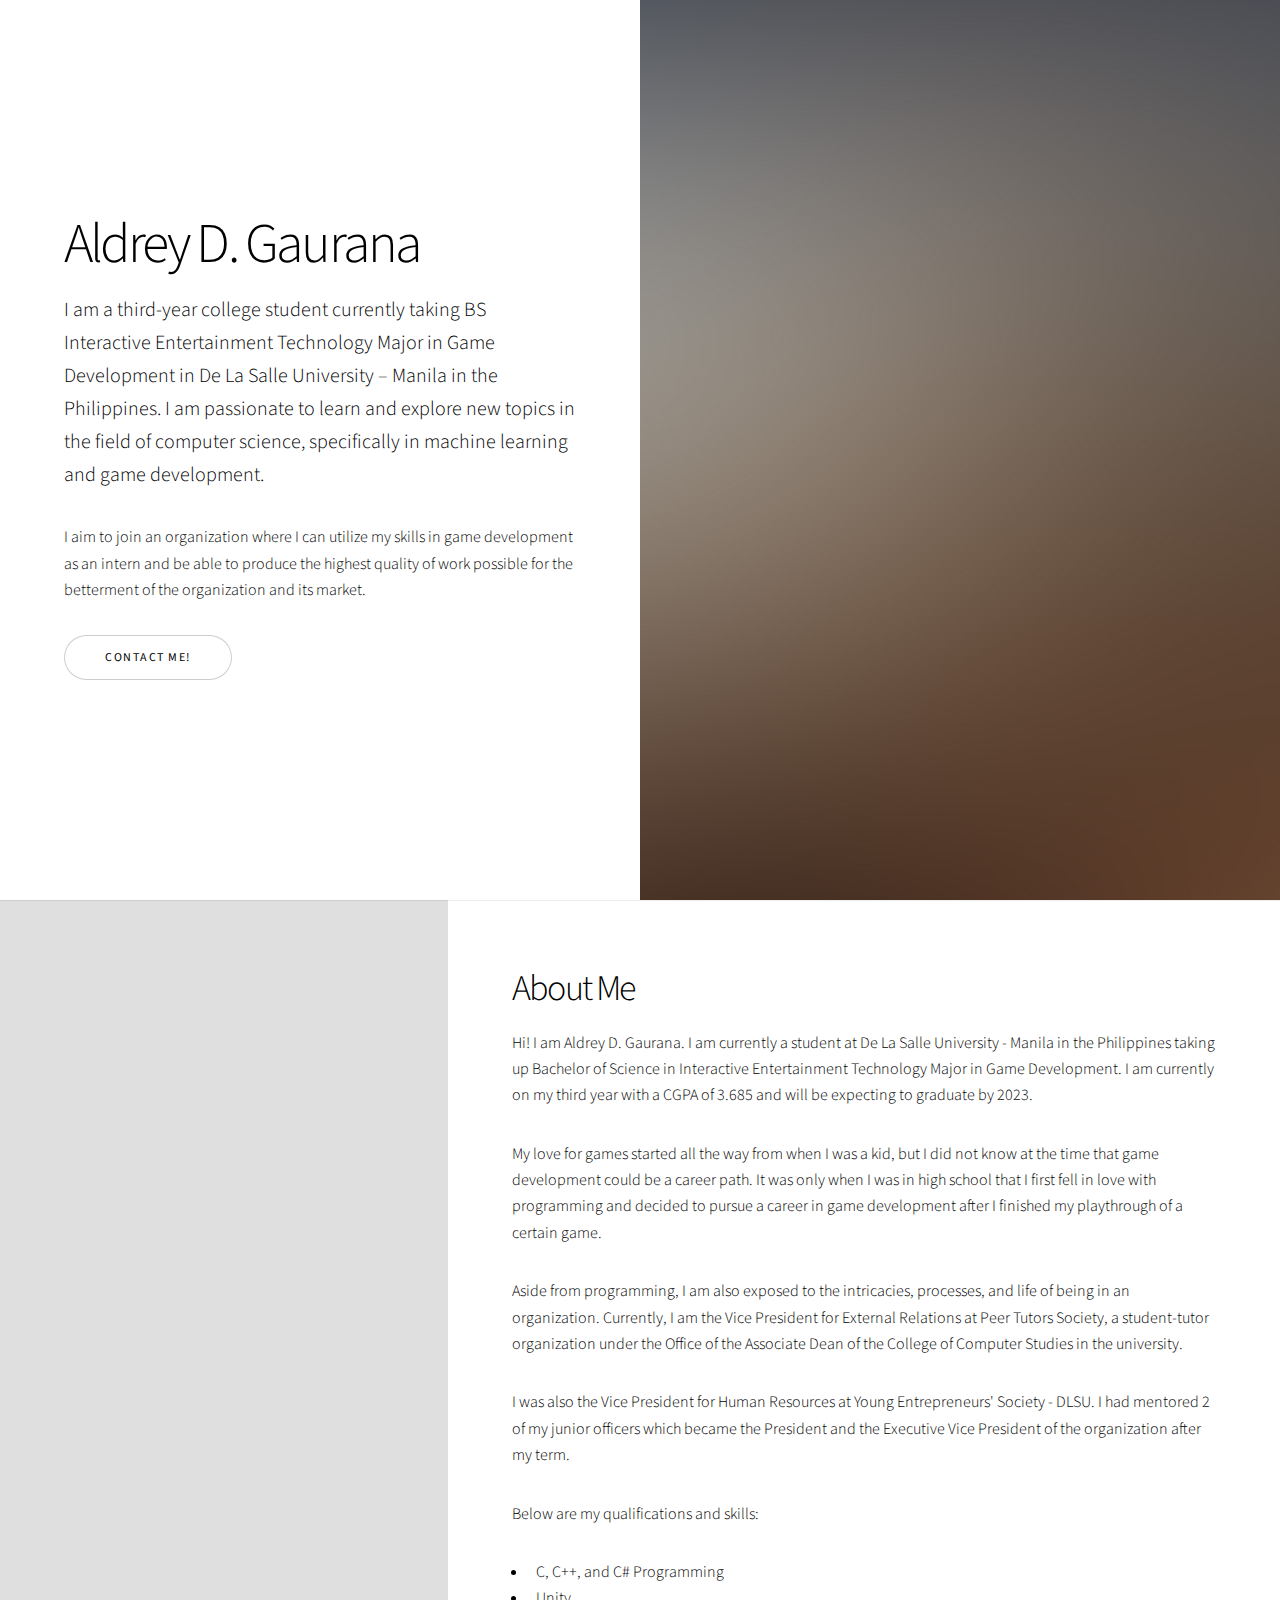
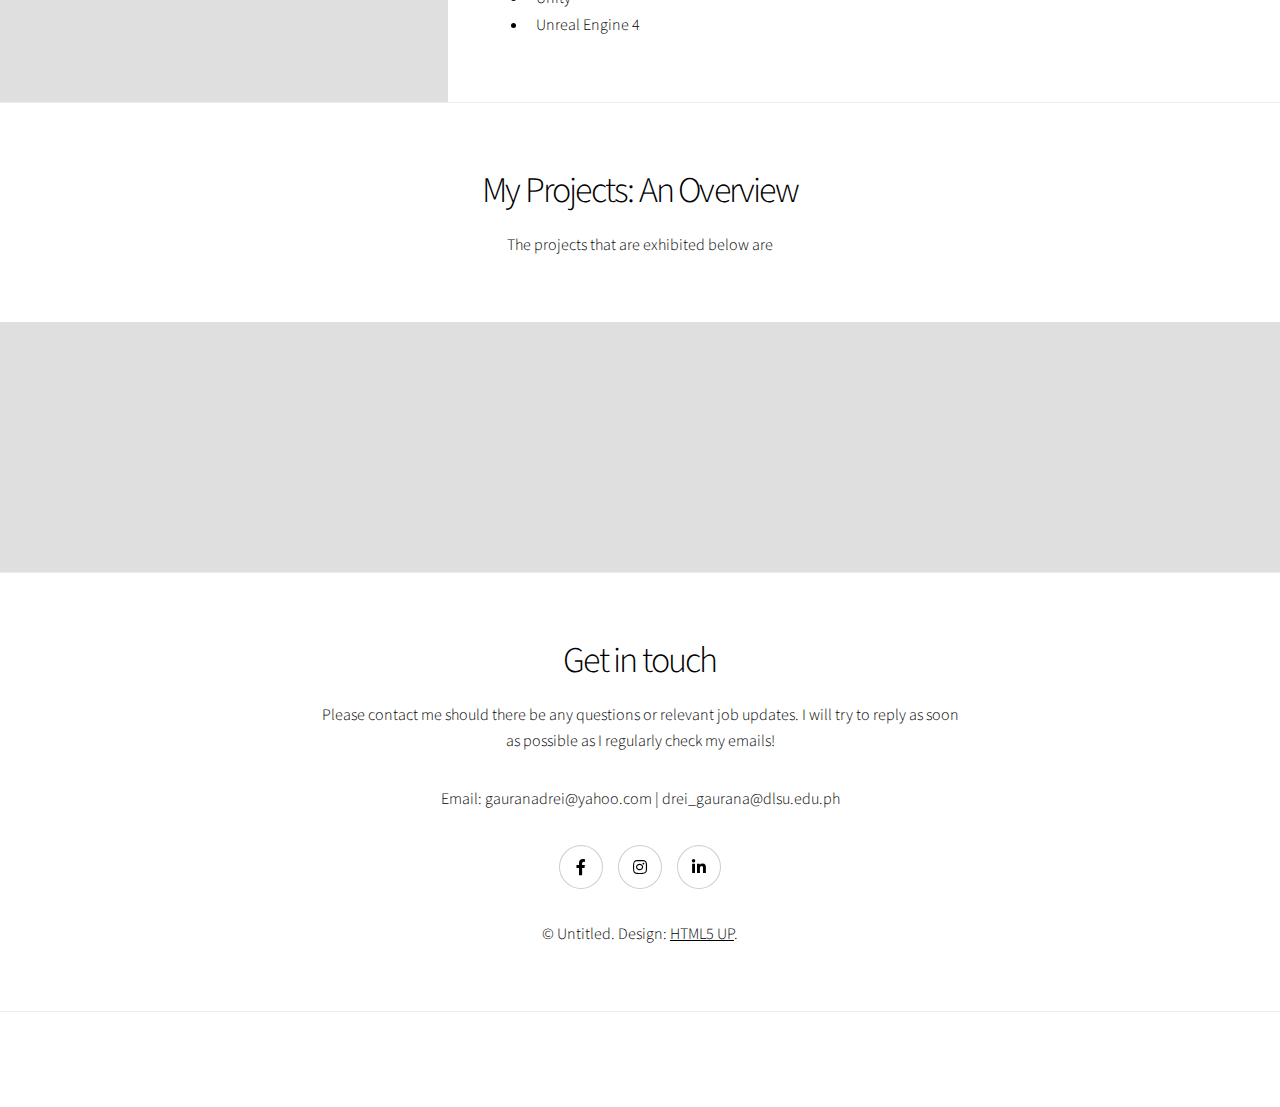
==== index.html @ 195bc338 "First commit" ====
<!DOCTYPE HTML>
<!--
	Story by HTML5 UP
	html5up.net | @ajlkn
	Free for personal and commercial use under the CCA 3.0 license (html5up.net/license)
-->
<html>
	<head>
		<title>Aldrey Gaurana | Game Dev Student</title>
		<meta charset="utf-8" />
		<meta name="viewport" content="width=device-width, initial-scale=1, user-scalable=no" />
		<link rel="stylesheet" href="assets/css/main.css" />
		<noscript><link rel="stylesheet" href="assets/css/noscript.css" /></noscript>
	</head>
	<body class="is-preload">

		<!-- Wrapper -->
			<div id="wrapper" class="divided">

				<!-- One -->
					<section class="banner style1 orient-left content-align-left image-position-right fullscreen onload-image-fade-in onload-content-fade-right">
						<div class="content">
							<h1>Aldrey D. Gaurana</h1>
							<p class="major">I am a third-year college student currently taking BS Interactive Entertainment Technology Major in Game Development in De La Salle University – Manila in the Philippines.
								I am passionate to learn and explore new topics in the field of computer science, specifically in machine learning and game development. </p>
							<p>I aim to join an organization where I can utilize my skills in game development as an intern and be able to produce the highest quality of work possible for the betterment of the organization and its market.</p>
							<ul class="actions stacked">
								<li><a href="#about_me" class="button big wide smooth-scroll-middle">Contact Me!</a></li>
							</ul>
						</div>
						<div class="image">
							<img src="images/banner.jpg" alt="" />
						</div>
					</section>

				<!-- Two -->
					<section class="spotlight style1 orient-right content-align-left image-position-center onscroll-image-fade-in" id="about_me">
						<div class="content">
							<h2>About Me</h2>
							<p>Hi! I am Aldrey D. Gaurana. I am currently a student at De La Salle University - Manila in the Philippines taking up Bachelor of Science in Interactive Entertainment Technology Major in Game Development. I am currently on my third year with a CGPA of 3.685 and will be expecting to graduate by 2023.</p>
							<p>My love for games started all the way from when I was a kid, but I did not know at the time that game development could be a career path. It was only when I was in high school that I first fell in love with programming and decided to pursue a career in game development after I finished my playthrough of a certain game.</p>
							<p>Aside from programming, I am also exposed to the intricacies, processes, and life of being in an organization. Currently, I am the Vice President for External Relations at Peer Tutors Society, a student-tutor organization under the Office of the Associate Dean of the College of Computer Studies in the university.</p>
							<p>I was also the Vice President for Human Resources at Young Entrepreneurs' Society - DLSU. I had mentored 2 of my junior officers which became the President and the Executive Vice President of the organization after my term.</p>
							<p>Below are my qualifications and skills:</p>
							<ul>
								<li>C, C++, and C# Programming</li>
								<li>Unity</li>
								<li>Unreal Engine 4</li>
							</ul>
						</div>
						<div class="image">
							<img src="images/spotlight01.jpg" alt="" />
						</div>
					</section>

				<!-- Five -->
				<section class="wrapper style1 align-center">
					<div class="inner">
						<h2>My Projects: An Overview</h2>
						<p>The projects that are exhibited below are </p>
					</div>

					<!-- Gallery -->
						<div class="gallery style2 medium lightbox onscroll-fade-in">
							<article>
								<a href="images/gallery/fulls/01.jpg" class="image">
									<img src="images/gallery/thumbs/01.jpg" alt="" />
								</a>
								<div class="caption">
									<h3>Ipsum Dolor</h3>
									<p>Lorem ipsum dolor amet, consectetur magna etiam elit. Etiam sed ultrices.</p>
									<ul class="actions fixed">
										<li><span class="button small">Details</span></li>
									</ul>
								</div>
							</article>
							<article>
								<a href="images/gallery/fulls/02.jpg" class="image">
									<img src="images/gallery/thumbs/02.jpg" alt="" />
								</a>
								<div class="caption">
									<h3>Feugiat Lorem</h3>
									<p>Lorem ipsum dolor amet, consectetur magna etiam elit. Etiam sed ultrices.</p>
									<ul class="actions fixed">
										<li><span class="button small">Details</span></li>
									</ul>
								</div>
							</article>
							<article>
								<a href="images/gallery/fulls/03.jpg" class="image">
									<img src="images/gallery/thumbs/03.jpg" alt="" />
								</a>
								<div class="caption">
									<h3>Magna Amet</h3>
									<p>Lorem ipsum dolor amet, consectetur magna etiam elit. Etiam sed ultrices.</p>
									<ul class="actions fixed">
										<li><span class="button small">Details</span></li>
									</ul>
								</div>
							</article>
							<article>
								<a href="images/gallery/fulls/04.jpg" class="image">
									<img src="images/gallery/thumbs/04.jpg" alt="" />
								</a>
								<div class="caption">
									<h3>Sed Tempus</h3>
									<p>Lorem ipsum dolor amet, consectetur magna etiam elit. Etiam sed ultrices.</p>
									<ul class="actions fixed">
										<li><span class="button small">Details</span></li>
									</ul>
								</div>
							</article>
							<article>
								<a href="images/gallery/fulls/05.jpg" class="image">
									<img src="images/gallery/thumbs/05.jpg" alt="" />
								</a>
								<div class="caption">
									<h3>Ultrices Magna</h3>
									<p>Lorem ipsum dolor amet, consectetur magna etiam elit. Etiam sed ultrices.</p>
									<ul class="actions fixed">
										<li><span class="button small">Details</span></li>
									</ul>
								</div>
							</article>
							<article>
								<a href="images/gallery/fulls/06.jpg" class="image">
									<img src="images/gallery/thumbs/06.jpg" alt="" />
								</a>
								<div class="caption">
									<h3>Sed Tempus</h3>
									<p>Lorem ipsum dolor amet, consectetur magna etiam elit. Etiam sed ultrices.</p>
									<ul class="actions fixed">
										<li><span class="button small">Details</span></li>
									</ul>
								</div>
							</article>
							<article>
								<a href="images/gallery/fulls/07.jpg" class="image">
									<img src="images/gallery/thumbs/07.jpg" alt="" />
								</a>
								<div class="caption">
									<h3>Ipsum Lorem</h3>
									<p>Lorem ipsum dolor amet, consectetur magna etiam elit. Etiam sed ultrices.</p>
									<ul class="actions fixed">
										<li><span class="button small">Details</span></li>
									</ul>
								</div>
							</article>
							<article>
								<a href="images/gallery/fulls/08.jpg" class="image">
									<img src="images/gallery/thumbs/08.jpg" alt="" />
								</a>
								<div class="caption">
									<h3>Magna Risus</h3>
									<p>Lorem ipsum dolor amet, consectetur magna etiam elit. Etiam sed ultrices.</p>
									<ul class="actions fixed">
										<li><span class="button small">Details</span></li>
									</ul>
								</div>
							</article>
							<article>
								<a href="images/gallery/fulls/09.jpg" class="image">
									<img src="images/gallery/thumbs/09.jpg" alt="" />
								</a>
								<div class="caption">
									<h3>Tempus Dolor</h3>
									<p>Lorem ipsum dolor amet, consectetur magna etiam elit. Etiam sed ultrices.</p>
									<ul class="actions fixed">
										<li><span class="button small">Details</span></li>
									</ul>
								</div>
							</article>
							<article>
								<a href="images/gallery/fulls/10.jpg" class="image">
									<img src="images/gallery/thumbs/10.jpg" alt="" />
								</a>
								<div class="caption">
									<h3>Sed Etiam</h3>
									<p>Lorem ipsum dolor amet, consectetur magna etiam elit. Etiam sed ultrices.</p>
									<ul class="actions fixed">
										<li><span class="button small">Details</span></li>
									</ul>
								</div>
							</article>
							<article>
								<a href="images/gallery/fulls/11.jpg" class="image">
									<img src="images/gallery/thumbs/11.jpg" alt="" />
								</a>
								<div class="caption">
									<h3>Magna Lorem</h3>
									<p>Lorem ipsum dolor amet, consectetur magna etiam elit. Etiam sed ultrices.</p>
									<ul class="actions fixed">
										<li><span class="button small">Details</span></li>
									</ul>
								</div>
							</article>
							<article>
								<a href="images/gallery/fulls/12.jpg" class="image">
									<img src="images/gallery/thumbs/12.jpg" alt="" />
								</a>
								<div class="caption">
									<h3>Ipsum Dolor</h3>
									<p>Lorem ipsum dolor amet, consectetur magna etiam elit. Etiam sed ultrices.</p>
									<ul class="actions fixed">
										<li><span class="button small">Details</span></li>
									</ul>
								</div>
							</article>
						</div>

				</section>

				
				

				<!-- Six
					<section class="wrapper style1 align-center">
						<div class="inner">
							<h2>Ipsum sed consequat</h2>
							<p>Lorem ipsum dolor sit amet, consectetur adipiscing elit. Morbi id ante sed ex pharetra lacinia sit amet vel massa. Donec facilisis laoreet nulla eu bibendum. Donec ut ex risus. Fusce lorem lectus, pharetra pretium massa et, hendrerit vestibulum odio lorem ipsum.</p>
							<div class="items style1 medium onscroll-fade-in">
								<section>
									<span class="icon style2 major fa-gem"></span>
									<h3>Lorem</h3>
									<p>Lorem ipsum dolor sit amet, consectetur adipiscing elit. Morbi dui turpis, cursus eget orci amet aliquam congue semper. Etiam eget ultrices risus nec tempor elit.</p>
								</section>
								<section>
									<span class="icon solid style2 major fa-save"></span>
									<h3>Ipsum</h3>
									<p>Lorem ipsum dolor sit amet, consectetur adipiscing elit. Morbi dui turpis, cursus eget orci amet aliquam congue semper. Etiam eget ultrices risus nec tempor elit.</p>
								</section>
								<section>
									<span class="icon solid style2 major fa-chart-bar"></span>
									<h3>Dolor</h3>
									<p>Lorem ipsum dolor sit amet, consectetur adipiscing elit. Morbi dui turpis, cursus eget orci amet aliquam congue semper. Etiam eget ultrices risus nec tempor elit.</p>
								</section>
								<section>
									<span class="icon solid style2 major fa-wifi"></span>
									<h3>Amet</h3>
									<p>Lorem ipsum dolor sit amet, consectetur adipiscing elit. Morbi dui turpis, cursus eget orci amet aliquam congue semper. Etiam eget ultrices risus nec tempor elit.</p>
								</section>
								<section>
									<span class="icon solid style2 major fa-cog"></span>
									<h3>Magna</h3>
									<p>Lorem ipsum dolor sit amet, consectetur adipiscing elit. Morbi dui turpis, cursus eget orci amet aliquam congue semper. Etiam eget ultrices risus nec tempor elit.</p>
								</section>
								<section>
									<span class="icon style2 major fa-paper-plane"></span>
									<h3>Tempus</h3>
									<p>Lorem ipsum dolor sit amet, consectetur adipiscing elit. Morbi dui turpis, cursus eget orci amet aliquam congue semper. Etiam eget ultrices risus nec tempor elit.</p>
								</section>
								<section>
									<span class="icon solid style2 major fa-desktop"></span>
									<h3>Aliquam</h3>
									<p>Lorem ipsum dolor sit amet, consectetur adipiscing elit. Morbi dui turpis, cursus eget orci amet aliquam congue semper. Etiam eget ultrices risus nec tempor elit.</p>
								</section>
								<section>
									<span class="icon solid style2 major fa-sync-alt"></span>
									<h3>Elit</h3>
									<p>Lorem ipsum dolor sit amet, consectetur adipiscing elit. Morbi dui turpis, cursus eget orci amet aliquam congue semper. Etiam eget ultrices risus nec tempor elit.</p>
								</section>
								<section>
									<span class="icon solid style2 major fa-hashtag"></span>
									<h3>Morbi</h3>
									<p>Lorem ipsum dolor sit amet, consectetur adipiscing elit. Morbi dui turpis, cursus eget orci amet aliquam congue semper. Etiam eget ultrices risus nec tempor elit.</p>
								</section>
								<section>
									<span class="icon solid style2 major fa-bolt"></span>
									<h3>Turpis</h3>
									<p>Lorem ipsum dolor sit amet, consectetur adipiscing elit. Morbi dui turpis, cursus eget orci amet aliquam congue semper. Etiam eget ultrices risus nec tempor elit.</p>
								</section>
								<section>
									<span class="icon solid style2 major fa-envelope"></span>
									<h3>Ultrices</h3>
									<p>Lorem ipsum dolor sit amet, consectetur adipiscing elit. Morbi dui turpis, cursus eget orci amet aliquam congue semper. Etiam eget ultrices risus nec tempor elit.</p>
								</section>
								<section>
									<span class="icon solid style2 major fa-leaf"></span>
									<h3>Risus</h3>
									<p>Lorem ipsum dolor sit amet, consectetur adipiscing elit. Morbi dui turpis, cursus eget orci amet aliquam congue semper. Etiam eget ultrices risus nec tempor elit.</p>
								</section>
							</div>
						</div>
					</section> -->

				<!-- Seven -->
					<section class="wrapper style1 align-center">
						<div class="inner medium">
							<h2>Get in touch</h2>
							<p>Please contact me should there be any questions or relevant job updates. I will try to reply as soon as possible as I regularly check my emails!</p>
							<p>Email: gauranadrei@yahoo.com | drei_gaurana@dlsu.edu.ph</p>
							<ul class="icons">
								<!-- <li><a href="#" class="icon brands style2 fa-twitter"><span class="label">Twitter</span></a></li> -->
								<li><a href="https://www.facebook.com/doreimon096" class="icon brands style2 fa-facebook-f"><span class="label">Facebook</span></a></li>
								<li><a href="https://www.instagram.com/iceus.creamus/" class="icon brands style2 fa-instagram"><span class="label">Instagram</span></a></li>
								<li><a href="https://www.linkedin.com/in/dreigaurana/" class="icon brands style2 fa-linkedin-in"><span class="label">LinkedIn</span></a></li>
								<!-- <li><a href="#" class="icon style2 fa-envelope"><span class="label">Email</span></a></li> -->
							</ul>
							<p>&copy; Untitled. Design: <a href="https://html5up.net">HTML5 UP</a>.</p>

						</div>
					</section>

				<!-- Footer -->
					<footer class="wrapper style1 align-center">
						<div class="inner">
							
						</div>
					</footer>

			</div>

		<!-- Scripts -->
			<script src="assets/js/jquery.min.js"></script>
			<script src="assets/js/jquery.scrollex.min.js"></script>
			<script src="assets/js/jquery.scrolly.min.js"></script>
			<script src="assets/js/browser.min.js"></script>
			<script src="assets/js/breakpoints.min.js"></script>
			<script src="assets/js/util.js"></script>
			<script src="assets/js/main.js"></script>

	</body>
</html>
---- assets/css/main.css ----
@import url(fontawesome-all.min.css);
@import url("https://fonts.googleapis.com/css?family=Source+Sans+Pro:300,300i,400,400i");

/*
	Story by HTML5 UP
	html5up.net | @ajlkn
	Free for personal and commercial use under the CCA 3.0 license (html5up.net/license)
*/

html, body, div, span, applet, object,
iframe, h1, h2, h3, h4, h5, h6, p, blockquote,
pre, a, abbr, acronym, address, big, cite,
code, del, dfn, em, img, ins, kbd, q, s, samp,
small, strike, strong, sub, sup, tt, var, b,
u, i, center, dl, dt, dd, ol, ul, li, fieldset,
form, label, legend, table, caption, tbody,
tfoot, thead, tr, th, td, article, aside,
canvas, details, embed, figure, figcaption,
footer, header, hgroup, menu, nav, output, ruby,
section, summary, time, mark, audio, video {
	margin: 0;
	padding: 0;
	border: 0;
	font-size: 100%;
	font: inherit;
	vertical-align: baseline;}

article, aside, details, figcaption, figure,
footer, header, hgroup, menu, nav, section {
	display: block;}

body {
	line-height: 1;
}

ol, ul {
	list-style: none;
}

blockquote, q {
	quotes: none;
}

	blockquote:before, blockquote:after, q:before, q:after {
		content: '';
		content: none;
	}

table {
	border-collapse: collapse;
	border-spacing: 0;
}

body {
	-webkit-text-size-adjust: none;
}

mark {
	background-color: transparent;
	color: inherit;
}

input::-moz-focus-inner {
	border: 0;
	padding: 0;
}

input, select, textarea {
	-moz-appearance: none;
	-webkit-appearance: none;
	-ms-appearance: none;
	appearance: none;
}

/* Basic */

	@-ms-viewport {
		width: device-width;
	}

	body {
		-ms-overflow-style: scrollbar;
	}

	@media screen and (max-width: 480px) {

		html, body {
			min-width: 320px;
		}

	}

	html {
		box-sizing: border-box;
	}

	*, *:before, *:after {
		box-sizing: inherit;
	}

	body {
		background: #ffffff;
	}

		body.is-preload *, body.is-preload *:before, body.is-preload *:after {
			-moz-animation: none !important;
			-webkit-animation: none !important;
			-ms-animation: none !important;
			animation: none !important;
			-moz-transition: none !important;
			-webkit-transition: none !important;
			-ms-transition: none !important;
			transition: none !important;
		}

/* Type */

	html {
		font-size: 18pt;
	}

		@media screen and (max-width: 1680px) {

			html {
				font-size: 14pt;
			}

		}

		@media screen and (max-width: 1280px) {

			html {
				font-size: 12pt;
			}

		}

		@media screen and (max-width: 736px) {

			html {
				font-size: 11pt;
			}

		}

		@media screen and (max-width: 360px) {

			html {
				font-size: 10pt;
			}

		}

	body {
		background-color: #ffffff;
		color: #000000;
	}

	body, input, select, textarea {
		font-family: "Source Sans Pro", Helvetica, sans-serif;
		font-size: 1rem;
		font-weight: 300;
		line-height: 1.65;
	}

	a {
		-moz-transition: color 0.2s ease-in-out;
		-webkit-transition: color 0.2s ease-in-out;
		-ms-transition: color 0.2s ease-in-out;
		transition: color 0.2s ease-in-out;
		text-decoration: underline;
	}

		a:hover {
			text-decoration: none;
		}

	strong, b {
		font-weight: 400;
	}

	em, i {
		font-style: italic;
	}

	p {
		margin: 0 0 2rem 0;
	}

		p.major {
			font-size: 1.25rem;
		}

	h1, h2, h3, h4, h5, h6 {
		font-weight: 300;
		line-height: 1.375;
		letter-spacing: -0.05em;
		margin: 0 0 1rem 0;
	}

		h1 a, h2 a, h3 a, h4 a, h5 a, h6 a {
			color: inherit;
			text-decoration: none;
		}

	h1 {
		font-size: 3.5rem;
		line-height: 1.2;
	}

	h2 {
		font-size: 2.25rem;
	}

	h3 {
		font-size: 1.5rem;
	}

	h4 {
		font-size: 1.1rem;
	}

	h5 {
		font-size: 0.9rem;
	}

	h6 {
		font-size: 0.7rem;
	}

	sub {
		font-size: 0.8rem;
		position: relative;
		top: 0.5rem;
	}

	sup {
		font-size: 0.8rem;
		position: relative;
		top: -0.5rem;
	}

	blockquote {
		border-left: solid 4px;
		font-style: italic;
		margin: 0 0 2rem 0;
		padding: 0.5rem 0 0.5rem 2rem;
	}

	code {
		border-radius: 4px;
		font-family: "Courier New", monospace;
		font-size: 0.9em;
		margin: 0 0.25rem;
		padding: 0.25rem 0.325rem;
	}

	pre {
		-webkit-overflow-scrolling: touch;
		font-family: "Courier New", monospace;
		font-size: 0.9em;
		margin: 0 0 2rem 0;
	}

		pre code {
			display: block;
			line-height: 1.5;
			padding: 0.75rem 1rem;
			overflow-x: auto;
		}

	hr {
		border: 0;
		border-bottom: solid 1px;
		margin: 2.5rem 0;
	}

		hr.major {
			margin: 3.5rem 0;
		}

	.align-left {
		text-align: left;
	}

	.align-center {
		text-align: center;
	}

	.align-right {
		text-align: right;
	}

	@media screen and (max-width: 736px) {

		p.major {
			font-size: 1.1rem;
		}

		h1 {
			font-size: 2.5rem;
		}

		h2 {
			font-size: 2rem;
		}

		h3 {
			font-size: 1.25rem;
		}

		h4 {
			font-size: 1rem;
		}

	}

	input, select, textarea {
		color: #000000;
	}

	a {
		color: #000000;
	}

		a:hover {
			color: #47D3E5;
		}

	strong, b {
		color: #000000;
	}

	h1, h2, h3, h4, h5, h6 {
		color: #000000;
	}

	blockquote {
		border-left-color: rgba(0, 0, 0, 0.2);
	}

	code {
		background: rgba(0, 0, 0, 0.05);
		border-color: rgba(0, 0, 0, 0.2);
	}

	hr {
		border-bottom-color: rgba(0, 0, 0, 0.2);
	}

/* Row */

	.row {
		display: flex;
		flex-wrap: wrap;
		box-sizing: border-box;
		align-items: stretch;
	}

		.row > * {
			box-sizing: border-box;
		}

		.row.gtr-uniform > * > :last-child {
			margin-bottom: 0;
		}

		.row.aln-left {
			justify-content: flex-start;
		}

		.row.aln-center {
			justify-content: center;
		}

		.row.aln-right {
			justify-content: flex-end;
		}

		.row.aln-top {
			align-items: flex-start;
		}

		.row.aln-middle {
			align-items: center;
		}

		.row.aln-bottom {
			align-items: flex-end;
		}

		.row > .imp {
			order: -1;
		}

		.row > .col-1 {
			width: 8.33333%;
		}

		.row > .off-1 {
			margin-left: 8.33333%;
		}

		.row > .col-2 {
			width: 16.66667%;
		}

		.row > .off-2 {
			margin-left: 16.66667%;
		}

		.row > .col-3 {
			width: 25%;
		}

		.row > .off-3 {
			margin-left: 25%;
		}

		.row > .col-4 {
			width: 33.33333%;
		}

		.row > .off-4 {
			margin-left: 33.33333%;
		}

		.row > .col-5 {
			width: 41.66667%;
		}

		.row > .off-5 {
			margin-left: 41.66667%;
		}

		.row > .col-6 {
			width: 50%;
		}

		.row > .off-6 {
			margin-left: 50%;
		}

		.row > .col-7 {
			width: 58.33333%;
		}

		.row > .off-7 {
			margin-left: 58.33333%;
		}

		.row > .col-8 {
			width: 66.66667%;
		}

		.row > .off-8 {
			margin-left: 66.66667%;
		}

		.row > .col-9 {
			width: 75%;
		}

		.row > .off-9 {
			margin-left: 75%;
		}

		.row > .col-10 {
			width: 83.33333%;
		}

		.row > .off-10 {
			margin-left: 83.33333%;
		}

		.row > .col-11 {
			width: 91.66667%;
		}

		.row > .off-11 {
			margin-left: 91.66667%;
		}

		.row > .col-12 {
			width: 100%;
		}

		.row > .off-12 {
			margin-left: 100%;
		}

		.row.gtr-0 {
			margin-top: 0;
			margin-left: 0rem;
		}

			.row.gtr-0 > * {
				padding: 0 0 0 0rem;
			}

			.row.gtr-0.gtr-uniform {
				margin-top: 0rem;
			}

				.row.gtr-0.gtr-uniform > * {
					padding-top: 0rem;
				}

		.row.gtr-25 {
			margin-top: 0;
			margin-left: -0.5rem;
		}

			.row.gtr-25 > * {
				padding: 0 0 0 0.5rem;
			}

			.row.gtr-25.gtr-uniform {
				margin-top: -0.5rem;
			}

				.row.gtr-25.gtr-uniform > * {
					padding-top: 0.5rem;
				}

		.row.gtr-50 {
			margin-top: 0;
			margin-left: -1rem;
		}

			.row.gtr-50 > * {
				padding: 0 0 0 1rem;
			}

			.row.gtr-50.gtr-uniform {
				margin-top: -1rem;
			}

				.row.gtr-50.gtr-uniform > * {
					padding-top: 1rem;
				}

		.row {
			margin-top: 0;
			margin-left: -2rem;
		}

			.row > * {
				padding: 0 0 0 2rem;
			}

			.row.gtr-uniform {
				margin-top: -2rem;
			}

				.row.gtr-uniform > * {
					padding-top: 2rem;
				}

		.row.gtr-150 {
			margin-top: 0;
			margin-left: -3rem;
		}

			.row.gtr-150 > * {
				padding: 0 0 0 3rem;
			}

			.row.gtr-150.gtr-uniform {
				margin-top: -3rem;
			}

				.row.gtr-150.gtr-uniform > * {
					padding-top: 3rem;
				}

		.row.gtr-200 {
			margin-top: 0;
			margin-left: -4rem;
		}

			.row.gtr-200 > * {
				padding: 0 0 0 4rem;
			}

			.row.gtr-200.gtr-uniform {
				margin-top: -4rem;
			}

				.row.gtr-200.gtr-uniform > * {
					padding-top: 4rem;
				}

		@media screen and (max-width: 1680px) {

			.row {
				display: flex;
				flex-wrap: wrap;
				box-sizing: border-box;
				align-items: stretch;
			}

				.row > * {
					box-sizing: border-box;
				}

				.row.gtr-uniform > * > :last-child {
					margin-bottom: 0;
				}

				.row.aln-left {
					justify-content: flex-start;
				}

				.row.aln-center {
					justify-content: center;
				}

				.row.aln-right {
					justify-content: flex-end;
				}

				.row.aln-top {
					align-items: flex-start;
				}

				.row.aln-middle {
					align-items: center;
				}

				.row.aln-bottom {
					align-items: flex-end;
				}

				.row > .imp-xlarge {
					order: -1;
				}

				.row > .col-1-xlarge {
					width: 8.33333%;
				}

				.row > .off-1-xlarge {
					margin-left: 8.33333%;
				}

				.row > .col-2-xlarge {
					width: 16.66667%;
				}

				.row > .off-2-xlarge {
					margin-left: 16.66667%;
				}

				.row > .col-3-xlarge {
					width: 25%;
				}

				.row > .off-3-xlarge {
					margin-left: 25%;
				}

				.row > .col-4-xlarge {
					width: 33.33333%;
				}

				.row > .off-4-xlarge {
					margin-left: 33.33333%;
				}

				.row > .col-5-xlarge {
					width: 41.66667%;
				}

				.row > .off-5-xlarge {
					margin-left: 41.66667%;
				}

				.row > .col-6-xlarge {
					width: 50%;
				}

				.row > .off-6-xlarge {
					margin-left: 50%;
				}

				.row > .col-7-xlarge {
					width: 58.33333%;
				}

				.row > .off-7-xlarge {
					margin-left: 58.33333%;
				}

				.row > .col-8-xlarge {
					width: 66.66667%;
				}

				.row > .off-8-xlarge {
					margin-left: 66.66667%;
				}

				.row > .col-9-xlarge {
					width: 75%;
				}

				.row > .off-9-xlarge {
					margin-left: 75%;
				}

				.row > .col-10-xlarge {
					width: 83.33333%;
				}

				.row > .off-10-xlarge {
					margin-left: 83.33333%;
				}

				.row > .col-11-xlarge {
					width: 91.66667%;
				}

				.row > .off-11-xlarge {
					margin-left: 91.66667%;
				}

				.row > .col-12-xlarge {
					width: 100%;
				}

				.row > .off-12-xlarge {
					margin-left: 100%;
				}

				.row.gtr-0 {
					margin-top: 0;
					margin-left: 0rem;
				}

					.row.gtr-0 > * {
						padding: 0 0 0 0rem;
					}

					.row.gtr-0.gtr-uniform {
						margin-top: 0rem;
					}

						.row.gtr-0.gtr-uniform > * {
							padding-top: 0rem;
						}

				.row.gtr-25 {
					margin-top: 0;
					margin-left: -0.5rem;
				}

					.row.gtr-25 > * {
						padding: 0 0 0 0.5rem;
					}

					.row.gtr-25.gtr-uniform {
						margin-top: -0.5rem;
					}

						.row.gtr-25.gtr-uniform > * {
							padding-top: 0.5rem;
						}

				.row.gtr-50 {
					margin-top: 0;
					margin-left: -1rem;
				}

					.row.gtr-50 > * {
						padding: 0 0 0 1rem;
					}

					.row.gtr-50.gtr-uniform {
						margin-top: -1rem;
					}

						.row.gtr-50.gtr-uniform > * {
							padding-top: 1rem;
						}

				.row {
					margin-top: 0;
					margin-left: -2rem;
				}

					.row > * {
						padding: 0 0 0 2rem;
					}

					.row.gtr-uniform {
						margin-top: -2rem;
					}

						.row.gtr-uniform > * {
							padding-top: 2rem;
						}

				.row.gtr-150 {
					margin-top: 0;
					margin-left: -3rem;
				}

					.row.gtr-150 > * {
						padding: 0 0 0 3rem;
					}

					.row.gtr-150.gtr-uniform {
						margin-top: -3rem;
					}

						.row.gtr-150.gtr-uniform > * {
							padding-top: 3rem;
						}

				.row.gtr-200 {
					margin-top: 0;
					margin-left: -4rem;
				}

					.row.gtr-200 > * {
						padding: 0 0 0 4rem;
					}

					.row.gtr-200.gtr-uniform {
						margin-top: -4rem;
					}

						.row.gtr-200.gtr-uniform > * {
							padding-top: 4rem;
						}

		}

		@media screen and (max-width: 1280px) {

			.row {
				display: flex;
				flex-wrap: wrap;
				box-sizing: border-box;
				align-items: stretch;
			}

				.row > * {
					box-sizing: border-box;
				}

				.row.gtr-uniform > * > :last-child {
					margin-bottom: 0;
				}

				.row.aln-left {
					justify-content: flex-start;
				}

				.row.aln-center {
					justify-content: center;
				}

				.row.aln-right {
					justify-content: flex-end;
				}

				.row.aln-top {
					align-items: flex-start;
				}

				.row.aln-middle {
					align-items: center;
				}

				.row.aln-bottom {
					align-items: flex-end;
				}

				.row > .imp-large {
					order: -1;
				}

				.row > .col-1-large {
					width: 8.33333%;
				}

				.row > .off-1-large {
					margin-left: 8.33333%;
				}

				.row > .col-2-large {
					width: 16.66667%;
				}

				.row > .off-2-large {
					margin-left: 16.66667%;
				}

				.row > .col-3-large {
					width: 25%;
				}

				.row > .off-3-large {
					margin-left: 25%;
				}

				.row > .col-4-large {
					width: 33.33333%;
				}

				.row > .off-4-large {
					margin-left: 33.33333%;
				}

				.row > .col-5-large {
					width: 41.66667%;
				}

				.row > .off-5-large {
					margin-left: 41.66667%;
				}

				.row > .col-6-large {
					width: 50%;
				}

				.row > .off-6-large {
					margin-left: 50%;
				}

				.row > .col-7-large {
					width: 58.33333%;
				}

				.row > .off-7-large {
					margin-left: 58.33333%;
				}

				.row > .col-8-large {
					width: 66.66667%;
				}

				.row > .off-8-large {
					margin-left: 66.66667%;
				}

				.row > .col-9-large {
					width: 75%;
				}

				.row > .off-9-large {
					margin-left: 75%;
				}

				.row > .col-10-large {
					width: 83.33333%;
				}

				.row > .off-10-large {
					margin-left: 83.33333%;
				}

				.row > .col-11-large {
					width: 91.66667%;
				}

				.row > .off-11-large {
					margin-left: 91.66667%;
				}

				.row > .col-12-large {
					width: 100%;
				}

				.row > .off-12-large {
					margin-left: 100%;
				}

				.row.gtr-0 {
					margin-top: 0;
					margin-left: 0rem;
				}

					.row.gtr-0 > * {
						padding: 0 0 0 0rem;
					}

					.row.gtr-0.gtr-uniform {
						margin-top: 0rem;
					}

						.row.gtr-0.gtr-uniform > * {
							padding-top: 0rem;
						}

				.row.gtr-25 {
					margin-top: 0;
					margin-left: -0.5rem;
				}

					.row.gtr-25 > * {
						padding: 0 0 0 0.5rem;
					}

					.row.gtr-25.gtr-uniform {
						margin-top: -0.5rem;
					}

						.row.gtr-25.gtr-uniform > * {
							padding-top: 0.5rem;
						}

				.row.gtr-50 {
					margin-top: 0;
					margin-left: -1rem;
				}

					.row.gtr-50 > * {
						padding: 0 0 0 1rem;
					}

					.row.gtr-50.gtr-uniform {
						margin-top: -1rem;
					}

						.row.gtr-50.gtr-uniform > * {
							padding-top: 1rem;
						}

				.row {
					margin-top: 0;
					margin-left: -2rem;
				}

					.row > * {
						padding: 0 0 0 2rem;
					}

					.row.gtr-uniform {
						margin-top: -2rem;
					}

						.row.gtr-uniform > * {
							padding-top: 2rem;
						}

				.row.gtr-150 {
					margin-top: 0;
					margin-left: -3rem;
				}

					.row.gtr-150 > * {
						padding: 0 0 0 3rem;
					}

					.row.gtr-150.gtr-uniform {
						margin-top: -3rem;
					}

						.row.gtr-150.gtr-uniform > * {
							padding-top: 3rem;
						}

				.row.gtr-200 {
					margin-top: 0;
					margin-left: -4rem;
				}

					.row.gtr-200 > * {
						padding: 0 0 0 4rem;
					}

					.row.gtr-200.gtr-uniform {
						margin-top: -4rem;
					}

						.row.gtr-200.gtr-uniform > * {
							padding-top: 4rem;
						}

		}

		@media screen and (max-width: 980px) {

			.row {
				display: flex;
				flex-wrap: wrap;
				box-sizing: border-box;
				align-items: stretch;
			}

				.row > * {
					box-sizing: border-box;
				}

				.row.gtr-uniform > * > :last-child {
					margin-bottom: 0;
				}

				.row.aln-left {
					justify-content: flex-start;
				}

				.row.aln-center {
					justify-content: center;
				}

				.row.aln-right {
					justify-content: flex-end;
				}

				.row.aln-top {
					align-items: flex-start;
				}

				.row.aln-middle {
					align-items: center;
				}

				.row.aln-bottom {
					align-items: flex-end;
				}

				.row > .imp-medium {
					order: -1;
				}

				.row > .col-1-medium {
					width: 8.33333%;
				}

				.row > .off-1-medium {
					margin-left: 8.33333%;
				}

				.row > .col-2-medium {
					width: 16.66667%;
				}

				.row > .off-2-medium {
					margin-left: 16.66667%;
				}

				.row > .col-3-medium {
					width: 25%;
				}

				.row > .off-3-medium {
					margin-left: 25%;
				}

				.row > .col-4-medium {
					width: 33.33333%;
				}

				.row > .off-4-medium {
					margin-left: 33.33333%;
				}

				.row > .col-5-medium {
					width: 41.66667%;
				}

				.row > .off-5-medium {
					margin-left: 41.66667%;
				}

				.row > .col-6-medium {
					width: 50%;
				}

				.row > .off-6-medium {
					margin-left: 50%;
				}

				.row > .col-7-medium {
					width: 58.33333%;
				}

				.row > .off-7-medium {
					margin-left: 58.33333%;
				}

				.row > .col-8-medium {
					width: 66.66667%;
				}

				.row > .off-8-medium {
					margin-left: 66.66667%;
				}

				.row > .col-9-medium {
					width: 75%;
				}

				.row > .off-9-medium {
					margin-left: 75%;
				}

				.row > .col-10-medium {
					width: 83.33333%;
				}

				.row > .off-10-medium {
					margin-left: 83.33333%;
				}

				.row > .col-11-medium {
					width: 91.66667%;
				}

				.row > .off-11-medium {
					margin-left: 91.66667%;
				}

				.row > .col-12-medium {
					width: 100%;
				}

				.row > .off-12-medium {
					margin-left: 100%;
				}

				.row.gtr-0 {
					margin-top: 0;
					margin-left: 0rem;
				}

					.row.gtr-0 > * {
						padding: 0 0 0 0rem;
					}

					.row.gtr-0.gtr-uniform {
						margin-top: 0rem;
					}

						.row.gtr-0.gtr-uniform > * {
							padding-top: 0rem;
						}

				.row.gtr-25 {
					margin-top: 0;
					margin-left: -0.5rem;
				}

					.row.gtr-25 > * {
						padding: 0 0 0 0.5rem;
					}

					.row.gtr-25.gtr-uniform {
						margin-top: -0.5rem;
					}

						.row.gtr-25.gtr-uniform > * {
							padding-top: 0.5rem;
						}

				.row.gtr-50 {
					margin-top: 0;
					margin-left: -1rem;
				}

					.row.gtr-50 > * {
						padding: 0 0 0 1rem;
					}

					.row.gtr-50.gtr-uniform {
						margin-top: -1rem;
					}

						.row.gtr-50.gtr-uniform > * {
							padding-top: 1rem;
						}

				.row {
					margin-top: 0;
					margin-left: -2rem;
				}

					.row > * {
						padding: 0 0 0 2rem;
					}

					.row.gtr-uniform {
						margin-top: -2rem;
					}

						.row.gtr-uniform > * {
							padding-top: 2rem;
						}

				.row.gtr-150 {
					margin-top: 0;
					margin-left: -3rem;
				}

					.row.gtr-150 > * {
						padding: 0 0 0 3rem;
					}

					.row.gtr-150.gtr-uniform {
						margin-top: -3rem;
					}

						.row.gtr-150.gtr-uniform > * {
							padding-top: 3rem;
						}

				.row.gtr-200 {
					margin-top: 0;
					margin-left: -4rem;
				}

					.row.gtr-200 > * {
						padding: 0 0 0 4rem;
					}

					.row.gtr-200.gtr-uniform {
						margin-top: -4rem;
					}

						.row.gtr-200.gtr-uniform > * {
							padding-top: 4rem;
						}

		}

		@media screen and (max-width: 736px) {

			.row {
				display: flex;
				flex-wrap: wrap;
				box-sizing: border-box;
				align-items: stretch;
			}

				.row > * {
					box-sizing: border-box;
				}

				.row.gtr-uniform > * > :last-child {
					margin-bottom: 0;
				}

				.row.aln-left {
					justify-content: flex-start;
				}

				.row.aln-center {
					justify-content: center;
				}

				.row.aln-right {
					justify-content: flex-end;
				}

				.row.aln-top {
					align-items: flex-start;
				}

				.row.aln-middle {
					align-items: center;
				}

				.row.aln-bottom {
					align-items: flex-end;
				}

				.row > .imp-small {
					order: -1;
				}

				.row > .col-1-small {
					width: 8.33333%;
				}

				.row > .off-1-small {
					margin-left: 8.33333%;
				}

				.row > .col-2-small {
					width: 16.66667%;
				}

				.row > .off-2-small {
					margin-left: 16.66667%;
				}

				.row > .col-3-small {
					width: 25%;
				}

				.row > .off-3-small {
					margin-left: 25%;
				}

				.row > .col-4-small {
					width: 33.33333%;
				}

				.row > .off-4-small {
					margin-left: 33.33333%;
				}

				.row > .col-5-small {
					width: 41.66667%;
				}

				.row > .off-5-small {
					margin-left: 41.66667%;
				}

				.row > .col-6-small {
					width: 50%;
				}

				.row > .off-6-small {
					margin-left: 50%;
				}

				.row > .col-7-small {
					width: 58.33333%;
				}

				.row > .off-7-small {
					margin-left: 58.33333%;
				}

				.row > .col-8-small {
					width: 66.66667%;
				}

				.row > .off-8-small {
					margin-left: 66.66667%;
				}

				.row > .col-9-small {
					width: 75%;
				}

				.row > .off-9-small {
					margin-left: 75%;
				}

				.row > .col-10-small {
					width: 83.33333%;
				}

				.row > .off-10-small {
					margin-left: 83.33333%;
				}

				.row > .col-11-small {
					width: 91.66667%;
				}

				.row > .off-11-small {
					margin-left: 91.66667%;
				}

				.row > .col-12-small {
					width: 100%;
				}

				.row > .off-12-small {
					margin-left: 100%;
				}

				.row.gtr-0 {
					margin-top: 0;
					margin-left: 0rem;
				}

					.row.gtr-0 > * {
						padding: 0 0 0 0rem;
					}

					.row.gtr-0.gtr-uniform {
						margin-top: 0rem;
					}

						.row.gtr-0.gtr-uniform > * {
							padding-top: 0rem;
						}

				.row.gtr-25 {
					margin-top: 0;
					margin-left: -0.5rem;
				}

					.row.gtr-25 > * {
						padding: 0 0 0 0.5rem;
					}

					.row.gtr-25.gtr-uniform {
						margin-top: -0.5rem;
					}

						.row.gtr-25.gtr-uniform > * {
							padding-top: 0.5rem;
						}

				.row.gtr-50 {
					margin-top: 0;
					margin-left: -1rem;
				}

					.row.gtr-50 > * {
						padding: 0 0 0 1rem;
					}

					.row.gtr-50.gtr-uniform {
						margin-top: -1rem;
					}

						.row.gtr-50.gtr-uniform > * {
							padding-top: 1rem;
						}

				.row {
					margin-top: 0;
					margin-left: -2rem;
				}

					.row > * {
						padding: 0 0 0 2rem;
					}

					.row.gtr-uniform {
						margin-top: -2rem;
					}

						.row.gtr-uniform > * {
							padding-top: 2rem;
						}

				.row.gtr-150 {
					margin-top: 0;
					margin-left: -3rem;
				}

					.row.gtr-150 > * {
						padding: 0 0 0 3rem;
					}

					.row.gtr-150.gtr-uniform {
						margin-top: -3rem;
					}

						.row.gtr-150.gtr-uniform > * {
							padding-top: 3rem;
						}

				.row.gtr-200 {
					margin-top: 0;
					margin-left: -4rem;
				}

					.row.gtr-200 > * {
						padding: 0 0 0 4rem;
					}

					.row.gtr-200.gtr-uniform {
						margin-top: -4rem;
					}

						.row.gtr-200.gtr-uniform > * {
							padding-top: 4rem;
						}

		}

		@media screen and (max-width: 480px) {

			.row {
				display: flex;
				flex-wrap: wrap;
				box-sizing: border-box;
				align-items: stretch;
			}

				.row > * {
					box-sizing: border-box;
				}

				.row.gtr-uniform > * > :last-child {
					margin-bottom: 0;
				}

				.row.aln-left {
					justify-content: flex-start;
				}

				.row.aln-center {
					justify-content: center;
				}

				.row.aln-right {
					justify-content: flex-end;
				}

				.row.aln-top {
					align-items: flex-start;
				}

				.row.aln-middle {
					align-items: center;
				}

				.row.aln-bottom {
					align-items: flex-end;
				}

				.row > .imp-xsmall {
					order: -1;
				}

				.row > .col-1-xsmall {
					width: 8.33333%;
				}

				.row > .off-1-xsmall {
					margin-left: 8.33333%;
				}

				.row > .col-2-xsmall {
					width: 16.66667%;
				}

				.row > .off-2-xsmall {
					margin-left: 16.66667%;
				}

				.row > .col-3-xsmall {
					width: 25%;
				}

				.row > .off-3-xsmall {
					margin-left: 25%;
				}

				.row > .col-4-xsmall {
					width: 33.33333%;
				}

				.row > .off-4-xsmall {
					margin-left: 33.33333%;
				}

				.row > .col-5-xsmall {
					width: 41.66667%;
				}

				.row > .off-5-xsmall {
					margin-left: 41.66667%;
				}

				.row > .col-6-xsmall {
					width: 50%;
				}

				.row > .off-6-xsmall {
					margin-left: 50%;
				}

				.row > .col-7-xsmall {
					width: 58.33333%;
				}

				.row > .off-7-xsmall {
					margin-left: 58.33333%;
				}

				.row > .col-8-xsmall {
					width: 66.66667%;
				}

				.row > .off-8-xsmall {
					margin-left: 66.66667%;
				}

				.row > .col-9-xsmall {
					width: 75%;
				}

				.row > .off-9-xsmall {
					margin-left: 75%;
				}

				.row > .col-10-xsmall {
					width: 83.33333%;
				}

				.row > .off-10-xsmall {
					margin-left: 83.33333%;
				}

				.row > .col-11-xsmall {
					width: 91.66667%;
				}

				.row > .off-11-xsmall {
					margin-left: 91.66667%;
				}

				.row > .col-12-xsmall {
					width: 100%;
				}

				.row > .off-12-xsmall {
					margin-left: 100%;
				}

				.row.gtr-0 {
					margin-top: 0;
					margin-left: 0rem;
				}

					.row.gtr-0 > * {
						padding: 0 0 0 0rem;
					}

					.row.gtr-0.gtr-uniform {
						margin-top: 0rem;
					}

						.row.gtr-0.gtr-uniform > * {
							padding-top: 0rem;
						}

				.row.gtr-25 {
					margin-top: 0;
					margin-left: -0.5rem;
				}

					.row.gtr-25 > * {
						padding: 0 0 0 0.5rem;
					}

					.row.gtr-25.gtr-uniform {
						margin-top: -0.5rem;
					}

						.row.gtr-25.gtr-uniform > * {
							padding-top: 0.5rem;
						}

				.row.gtr-50 {
					margin-top: 0;
					margin-left: -1rem;
				}

					.row.gtr-50 > * {
						padding: 0 0 0 1rem;
					}

					.row.gtr-50.gtr-uniform {
						margin-top: -1rem;
					}

						.row.gtr-50.gtr-uniform > * {
							padding-top: 1rem;
						}

				.row {
					margin-top: 0;
					margin-left: -2rem;
				}

					.row > * {
						padding: 0 0 0 2rem;
					}

					.row.gtr-uniform {
						margin-top: -2rem;
					}

						.row.gtr-uniform > * {
							padding-top: 2rem;
						}

				.row.gtr-150 {
					margin-top: 0;
					margin-left: -3rem;
				}

					.row.gtr-150 > * {
						padding: 0 0 0 3rem;
					}

					.row.gtr-150.gtr-uniform {
						margin-top: -3rem;
					}

						.row.gtr-150.gtr-uniform > * {
							padding-top: 3rem;
						}

				.row.gtr-200 {
					margin-top: 0;
					margin-left: -4rem;
				}

					.row.gtr-200 > * {
						padding: 0 0 0 4rem;
					}

					.row.gtr-200.gtr-uniform {
						margin-top: -4rem;
					}

						.row.gtr-200.gtr-uniform > * {
							padding-top: 4rem;
						}

		}

		@media screen and (max-width: 360px) {

			.row {
				display: flex;
				flex-wrap: wrap;
				box-sizing: border-box;
				align-items: stretch;
			}

				.row > * {
					box-sizing: border-box;
				}

				.row.gtr-uniform > * > :last-child {
					margin-bottom: 0;
				}

				.row.aln-left {
					justify-content: flex-start;
				}

				.row.aln-center {
					justify-content: center;
				}

				.row.aln-right {
					justify-content: flex-end;
				}

				.row.aln-top {
					align-items: flex-start;
				}

				.row.aln-middle {
					align-items: center;
				}

				.row.aln-bottom {
					align-items: flex-end;
				}

				.row > .imp-xxsmall {
					order: -1;
				}

				.row > .col-1-xxsmall {
					width: 8.33333%;
				}

				.row > .off-1-xxsmall {
					margin-left: 8.33333%;
				}

				.row > .col-2-xxsmall {
					width: 16.66667%;
				}

				.row > .off-2-xxsmall {
					margin-left: 16.66667%;
				}

				.row > .col-3-xxsmall {
					width: 25%;
				}

				.row > .off-3-xxsmall {
					margin-left: 25%;
				}

				.row > .col-4-xxsmall {
					width: 33.33333%;
				}

				.row > .off-4-xxsmall {
					margin-left: 33.33333%;
				}

				.row > .col-5-xxsmall {
					width: 41.66667%;
				}

				.row > .off-5-xxsmall {
					margin-left: 41.66667%;
				}

				.row > .col-6-xxsmall {
					width: 50%;
				}

				.row > .off-6-xxsmall {
					margin-left: 50%;
				}

				.row > .col-7-xxsmall {
					width: 58.33333%;
				}

				.row > .off-7-xxsmall {
					margin-left: 58.33333%;
				}

				.row > .col-8-xxsmall {
					width: 66.66667%;
				}

				.row > .off-8-xxsmall {
					margin-left: 66.66667%;
				}

				.row > .col-9-xxsmall {
					width: 75%;
				}

				.row > .off-9-xxsmall {
					margin-left: 75%;
				}

				.row > .col-10-xxsmall {
					width: 83.33333%;
				}

				.row > .off-10-xxsmall {
					margin-left: 83.33333%;
				}

				.row > .col-11-xxsmall {
					width: 91.66667%;
				}

				.row > .off-11-xxsmall {
					margin-left: 91.66667%;
				}

				.row > .col-12-xxsmall {
					width: 100%;
				}

				.row > .off-12-xxsmall {
					margin-left: 100%;
				}

				.row.gtr-0 {
					margin-top: 0;
					margin-left: 0rem;
				}

					.row.gtr-0 > * {
						padding: 0 0 0 0rem;
					}

					.row.gtr-0.gtr-uniform {
						margin-top: 0rem;
					}

						.row.gtr-0.gtr-uniform > * {
							padding-top: 0rem;
						}

				.row.gtr-25 {
					margin-top: 0;
					margin-left: -0.5rem;
				}

					.row.gtr-25 > * {
						padding: 0 0 0 0.5rem;
					}

					.row.gtr-25.gtr-uniform {
						margin-top: -0.5rem;
					}

						.row.gtr-25.gtr-uniform > * {
							padding-top: 0.5rem;
						}

				.row.gtr-50 {
					margin-top: 0;
					margin-left: -1rem;
				}

					.row.gtr-50 > * {
						padding: 0 0 0 1rem;
					}

					.row.gtr-50.gtr-uniform {
						margin-top: -1rem;
					}

						.row.gtr-50.gtr-uniform > * {
							padding-top: 1rem;
						}

				.row {
					margin-top: 0;
					margin-left: -2rem;
				}

					.row > * {
						padding: 0 0 0 2rem;
					}

					.row.gtr-uniform {
						margin-top: -2rem;
					}

						.row.gtr-uniform > * {
							padding-top: 2rem;
						}

				.row.gtr-150 {
					margin-top: 0;
					margin-left: -3rem;
				}

					.row.gtr-150 > * {
						padding: 0 0 0 3rem;
					}

					.row.gtr-150.gtr-uniform {
						margin-top: -3rem;
					}

						.row.gtr-150.gtr-uniform > * {
							padding-top: 3rem;
						}

				.row.gtr-200 {
					margin-top: 0;
					margin-left: -4rem;
				}

					.row.gtr-200 > * {
						padding: 0 0 0 4rem;
					}

					.row.gtr-200.gtr-uniform {
						margin-top: -4rem;
					}

						.row.gtr-200.gtr-uniform > * {
							padding-top: 4rem;
						}

		}

/* Box */

	.box {
		border-radius: 4px;
		border: solid 1px;
		margin-bottom: 2rem;
		padding: 1.5rem;
	}

		.box > :last-child,
		.box > :last-child > :last-child,
		.box > :last-child > :last-child > :last-child {
			margin-bottom: 0;
		}

		.box.alt {
			border: 0;
			border-radius: 0;
			padding: 0;
		}

	.box {
		border-color: rgba(0, 0, 0, 0.2);
	}

/* Button */

	input[type="submit"],
	input[type="reset"],
	input[type="button"],
	button,
	.button {
		-moz-appearance: none;
		-webkit-appearance: none;
		-ms-appearance: none;
		appearance: none;
		-moz-transition: background-color 0.2s ease-in-out, box-shadow 0.2s ease-in-out, color 0.2s ease-in-out;
		-webkit-transition: background-color 0.2s ease-in-out, box-shadow 0.2s ease-in-out, color 0.2s ease-in-out;
		-ms-transition: background-color 0.2s ease-in-out, box-shadow 0.2s ease-in-out, color 0.2s ease-in-out;
		transition: background-color 0.2s ease-in-out, box-shadow 0.2s ease-in-out, color 0.2s ease-in-out;
		border: 0;
		cursor: pointer;
		display: inline-block;
		font-weight: 400;
		letter-spacing: 0.125em;
		text-align: center;
		text-decoration: none;
		text-transform: uppercase;
		white-space: nowrap;
		font-size: 0.75rem;
		max-width: 20rem;
		height: 3.75em;
		line-height: 3.75em;
		border-radius: 3.75em;
		padding: 0 2.5em;
		text-overflow: ellipsis;
		overflow: hidden;
	}

		input[type="submit"].icon:before,
		input[type="reset"].icon:before,
		input[type="button"].icon:before,
		button.icon:before,
		.button.icon:before {
			margin-right: 0.5rem;
		}

		input[type="submit"].fit,
		input[type="reset"].fit,
		input[type="button"].fit,
		button.fit,
		.button.fit {
			width: 100%;
		}

		input[type="submit"].small,
		input[type="reset"].small,
		input[type="button"].small,
		button.small,
		.button.small {
			font-size: 0.6rem;
			height: 3.325em;
			line-height: 3.325em;
			border-radius: 3.325em;
			padding: 0 2em;
		}

		input[type="submit"].large,
		input[type="reset"].large,
		input[type="button"].large,
		button.large,
		.button.large {
			font-size: 0.8rem;
			height: 4em;
			line-height: 4em;
			border-radius: 4em;
			padding: 0 3em;
		}

		input[type="submit"].wide,
		input[type="reset"].wide,
		input[type="button"].wide,
		button.wide,
		.button.wide {
			min-width: 14em;
		}

		input[type="submit"].disabled, input[type="submit"]:disabled,
		input[type="reset"].disabled,
		input[type="reset"]:disabled,
		input[type="button"].disabled,
		input[type="button"]:disabled,
		button.disabled,
		button:disabled,
		.button.disabled,
		.button:disabled {
			pointer-events: none;
			opacity: 0.25;
		}

	input[type="submit"],
	input[type="reset"],
	input[type="button"],
	button,
	.button {
		background-color: transparent;
		box-shadow: inset 0 0 0 1px rgba(0, 0, 0, 0.2);
		color: #000000 !important;
	}

		input[type="submit"]:hover,
		input[type="reset"]:hover,
		input[type="button"]:hover,
		button:hover,
		.button:hover {
			box-shadow: inset 0 0 0 1px #47D3E5;
			color: #47D3E5 !important;
		}

		input[type="submit"]:active,
		input[type="reset"]:active,
		input[type="button"]:active,
		button:active,
		.button:active {
			background-color: rgba(71, 211, 229, 0.2);
			box-shadow: inset 0 0 0 1px #47D3E5;
			color: #47D3E5 !important;
		}

		input[type="submit"].primary,
		input[type="reset"].primary,
		input[type="button"].primary,
		button.primary,
		.button.primary {
			background-color: #000000;
			box-shadow: none;
			color: #ffffff !important;
		}

			input[type="submit"].primary:hover,
			input[type="reset"].primary:hover,
			input[type="button"].primary:hover,
			button.primary:hover,
			.button.primary:hover {
				background-color: #47D3E5;
			}

			input[type="submit"].primary:active,
			input[type="reset"].primary:active,
			input[type="button"].primary:active,
			button.primary:active,
			.button.primary:active {
				background-color: #1ebdd1;
			}

/* Form */

	form {
		margin: 0 0 2rem 0;
	}

		form > :last-child {
			margin-bottom: 0;
		}

		form > .fields {
			display: -moz-flex;
			display: -webkit-flex;
			display: -ms-flex;
			display: flex;
			-moz-flex-wrap: wrap;
			-webkit-flex-wrap: wrap;
			-ms-flex-wrap: wrap;
			flex-wrap: wrap;
			width: calc(100% + 3rem);
			margin: -1.5rem 0 2rem -1.5rem;
		}

			form > .fields > .field {
				-moz-flex-grow: 0;
				-webkit-flex-grow: 0;
				-ms-flex-grow: 0;
				flex-grow: 0;
				-moz-flex-shrink: 0;
				-webkit-flex-shrink: 0;
				-ms-flex-shrink: 0;
				flex-shrink: 0;
				padding: 1.5rem 0 0 1.5rem;
				width: calc(100% - 1.5rem);
			}

				form > .fields > .field.half {
					width: calc(50% - 0.75rem);
				}

				form > .fields > .field.third {
					width: calc(100%/3 - 0.5rem);
				}

				form > .fields > .field.quarter {
					width: calc(25% - 0.375rem);
				}

		@media screen and (max-width: 480px) {

			form > .fields {
				width: calc(100% + 3rem);
				margin: -1.5rem 0 2rem -1.5rem;
			}

				form > .fields > .field {
					padding: 1.5rem 0 0 1.5rem;
					width: calc(100% - 1.5rem);
				}

					form > .fields > .field.half {
						width: calc(100% - 1.5rem);
					}

					form > .fields > .field.third {
						width: calc(100% - 1.5rem);
					}

					form > .fields > .field.quarter {
						width: calc(100% - 1.5rem);
					}

		}

	label {
		display: block;
		font-size: 0.9rem;
		font-weight: 400;
		margin: 0 0 1rem 0;
	}

	input[type="text"],
	input[type="password"],
	input[type="email"],
	input[type="tel"],
	input[type="search"],
	input[type="url"],
	select,
	textarea {
		-moz-appearance: none;
		-webkit-appearance: none;
		-ms-appearance: none;
		appearance: none;
		background-color: transparent;
		border-radius: 4px;
		border: none;
		border: solid 1px;
		color: inherit;
		display: block;
		outline: 0;
		padding: 0 0.825rem;
		text-decoration: none;
		width: 100%;
	}

		input[type="text"]:invalid,
		input[type="password"]:invalid,
		input[type="email"]:invalid,
		input[type="tel"]:invalid,
		input[type="search"]:invalid,
		input[type="url"]:invalid,
		select:invalid,
		textarea:invalid {
			box-shadow: none;
		}

	select {
		background-size: 1.25rem;
		background-repeat: no-repeat;
		background-position: calc(100% - 1rem) center;
		height: 2.75rem;
		padding-right: 2.75rem;
		text-overflow: ellipsis;
	}

		select:focus::-ms-value {
			background-color: transparent;
		}

		select::-ms-expand {
			display: none;
		}

	input[type="text"],
	input[type="password"],
	input[type="email"],
	input[type="tel"],
	input[type="search"],
	input[type="url"],
	select {
		height: 2.75rem;
	}

	textarea {
		padding: 0.75rem 1rem;
	}

	input[type="checkbox"],
	input[type="radio"] {
		-moz-appearance: none;
		-webkit-appearance: none;
		-ms-appearance: none;
		appearance: none;
		display: block;
		float: left;
		margin-right: -2rem;
		opacity: 0;
		width: 1rem;
		z-index: -1;
	}

		input[type="checkbox"] + label,
		input[type="radio"] + label {
			text-decoration: none;
			-moz-user-select: none;
			-webkit-user-select: none;
			-ms-user-select: none;
			user-select: none;
			cursor: pointer;
			display: inline-block;
			font-size: 1rem;
			font-weight: 300;
			padding-left: 2.4rem;
			padding-right: 0.75rem;
			position: relative;
			margin-bottom: 0;
		}

			input[type="checkbox"] + label:before,
			input[type="radio"] + label:before {
				-moz-osx-font-smoothing: grayscale;
				-webkit-font-smoothing: antialiased;
				display: inline-block;
				font-style: normal;
				font-variant: normal;
				text-rendering: auto;
				line-height: 1;
				text-transform: none !important;
				font-family: 'Font Awesome 5 Free';
				font-weight: 900;
			}

			input[type="checkbox"] + label:before,
			input[type="radio"] + label:before {
				border-radius: 4px;
				border: solid 1px;
				content: '';
				display: inline-block;
				font-size: 0.8rem;
				height: 1.65rem;
				left: 0;
				line-height: 1.65rem;
				position: absolute;
				text-align: center;
				top: 0;
				width: 1.65rem;
			}

		input[type="checkbox"]:checked + label:before,
		input[type="radio"]:checked + label:before {
			content: '\f00c';
		}

	input[type="checkbox"] + label:before {
		border-radius: 4px;
	}

	input[type="radio"] + label:before {
		border-radius: 100%;
	}

	::-webkit-input-placeholder {
		opacity: 1.0;
	}

	:-moz-placeholder {
		opacity: 1.0;
	}

	::-moz-placeholder {
		opacity: 1.0;
	}

	:-ms-input-placeholder {
		opacity: 1.0;
	}

	label {
		color: #000000;
	}

	input[type="text"],
	input[type="password"],
	input[type="email"],
	input[type="tel"],
	input[type="search"],
	input[type="url"],
	select,
	textarea {
		border-color: rgba(0, 0, 0, 0.2);
	}

		input[type="text"]:focus,
		input[type="password"]:focus,
		input[type="email"]:focus,
		input[type="tel"]:focus,
		input[type="search"]:focus,
		input[type="url"]:focus,
		select:focus,
		textarea:focus {
			border-color: #47D3E5;
			box-shadow: 0 0 0 1px #47D3E5;
		}

	select {
		background-image: url("data:image/svg+xml;charset=utf8,%3Csvg xmlns='http://www.w3.org/2000/svg' width='40' height='40' preserveAspectRatio='none' viewBox='0 0 40 40'%3E%3Cpath d='M9.4,12.3l10.4,10.4l10.4-10.4c0.2-0.2,0.5-0.4,0.9-0.4c0.3,0,0.6,0.1,0.9,0.4l3.3,3.3c0.2,0.2,0.4,0.5,0.4,0.9 c0,0.4-0.1,0.6-0.4,0.9L20.7,31.9c-0.2,0.2-0.5,0.4-0.9,0.4c-0.3,0-0.6-0.1-0.9-0.4L4.3,17.3c-0.2-0.2-0.4-0.5-0.4-0.9 c0-0.4,0.1-0.6,0.4-0.9l3.3-3.3c0.2-0.2,0.5-0.4,0.9-0.4S9.1,12.1,9.4,12.3z' fill='rgba(0, 0, 0, 0.2)' /%3E%3C/svg%3E");
	}

		select option {
			color: #000000;
			background: #ffffff;
		}

	input[type="checkbox"] + label,
	input[type="radio"] + label {
		color: #000000;
	}

		input[type="checkbox"] + label:before,
		input[type="radio"] + label:before {
			border-color: rgba(0, 0, 0, 0.2);
		}

	input[type="checkbox"]:checked + label:before,
	input[type="radio"]:checked + label:before {
		background-color: #000000;
		border-color: #000000;
		color: #ffffff;
	}

	input[type="checkbox"]:focus + label:before,
	input[type="radio"]:focus + label:before {
		border-color: #47D3E5;
		box-shadow: 0 0 0 1px #47D3E5;
	}

	::-webkit-input-placeholder {
		color: rgba(0, 0, 0, 0.75) !important;
	}

	:-moz-placeholder {
		color: rgba(0, 0, 0, 0.75) !important;
	}

	::-moz-placeholder {
		color: rgba(0, 0, 0, 0.75) !important;
	}

	:-ms-input-placeholder {
		color: rgba(0, 0, 0, 0.75) !important;
	}

/* Icon */

	.icon {
		text-decoration: none;
		border-bottom: none;
		position: relative;
		text-align: center;
	}

		.icon:before {
			-moz-osx-font-smoothing: grayscale;
			-webkit-font-smoothing: antialiased;
			display: inline-block;
			font-style: normal;
			font-variant: normal;
			text-rendering: auto;
			line-height: 1;
			text-transform: none !important;
			font-family: 'Font Awesome 5 Free';
			font-weight: 400;
		}

		.icon > .label {
			display: none;
		}

		.icon:before {
			line-height: inherit;
		}

		.icon.solid:before {
			font-weight: 900;
		}

		.icon.brands:before {
			font-family: 'Font Awesome 5 Brands';
		}

		.icon.style2:before {
			border-radius: 2.75em;
			display: inline-block;
			height: 2.75em;
			line-height: 2.75em;
			width: 2.75em;
		}

		.icon.major {
			display: block;
			margin: 0 0 1rem 0;
		}

			.icon.major:before {
				font-size: 1.25rem;
			}

	a.icon.style2:before {
		-moz-transition: background-color 0.2s ease-in-out, box-shadow 0.2s ease-in-out, color 0.2s ease-in-out;
		-webkit-transition: background-color 0.2s ease-in-out, box-shadow 0.2s ease-in-out, color 0.2s ease-in-out;
		-ms-transition: background-color 0.2s ease-in-out, box-shadow 0.2s ease-in-out, color 0.2s ease-in-out;
		transition: background-color 0.2s ease-in-out, box-shadow 0.2s ease-in-out, color 0.2s ease-in-out;
	}

	.icon.style2:before {
		box-shadow: inset 0 0 0 1px rgba(0, 0, 0, 0.2);
	}

	a.icon.style2:hover:before {
		box-shadow: inset 0 0 0 1px #47D3E5;
		color: #47D3E5;
	}

	a.icon.style2:active:before {
		background-color: rgba(71, 211, 229, 0.1);
		box-shadow: inset 0 0 0 1px #47D3E5;
		color: #47D3E5;
	}

/* Image */

	.image {
		border: 0;
		border-radius: 4px;
		display: inline-block;
		position: relative;
	}

		.image img {
			display: block;
			border-radius: 4px;
		}

		.image.left, .image.right {
			width: 40%;
			max-width: 10rem;
		}

			.image.left img, .image.right img {
				width: 100%;
			}

		.image.left {
			float: left;
			margin: 0 1.5rem 1rem 0;
			top: 0.25rem;
		}

		.image.right {
			float: right;
			margin: 0 0 1rem 1.5rem;
			top: 0.25rem;
		}

		.image.fit {
			display: block;
			margin: 0 0 2rem 0;
			width: 100%;
		}

			.image.fit img {
				width: 100%;
			}

		.image.main {
			display: block;
			margin: 0 0 3rem 0;
			width: 100%;
		}

			.image.main img {
				width: 100%;
			}

/* List */

	ol {
		list-style: decimal;
		margin: 0 0 2rem 0;
		padding-left: 1.25rem;
	}

		ol li {
			padding-left: 0.25rem;
		}

	ul {
		list-style: disc;
		margin: 0 0 2rem 0;
		padding-left: 1rem;
	}

		ul li {
			padding-left: 0.5rem;
		}

		ul.alt {
			list-style: none;
			padding-left: 0;
		}

			ul.alt li {
				border-top: solid 1px;
				padding: 0.5rem 0;
			}

				ul.alt li:first-child {
					border-top: 0;
					padding-top: 0;
				}

	dl {
		margin: 0 0 2rem 0;
	}

		dl dt {
			display: block;
			font-weight: 400;
			margin: 0 0 1rem 0;
		}

		dl dd {
			margin-left: 2rem;
		}

		dl.style2 dt {
			width: 25%;
			float: left;
		}

		dl.style2 dd {
			width: 70%;
			float: left;
		}

		dl.style2:after {
			content: '';
			display: block;
			clear: both;
		}

	ul.alt li {
		border-top-color: rgba(0, 0, 0, 0.2);
	}

/* Actions */

	ul.actions {
		display: -moz-flex;
		display: -webkit-flex;
		display: -ms-flex;
		display: flex;
		cursor: default;
		list-style: none;
		margin-left: -1rem;
		padding-left: 0;
	}

		ul.actions li {
			padding: 0 0 0 1rem;
			vertical-align: middle;
		}

		ul.actions.special {
			-moz-justify-content: center;
			-webkit-justify-content: center;
			-ms-justify-content: center;
			justify-content: center;
			width: 100%;
			margin-left: 0;
		}

			ul.actions.special li:first-child {
				padding-left: 0;
			}

		ul.actions.stacked {
			-moz-flex-direction: column;
			-webkit-flex-direction: column;
			-ms-flex-direction: column;
			flex-direction: column;
			margin-left: 0;
		}

			ul.actions.stacked li {
				padding: 1.3rem 0 0 0;
			}

				ul.actions.stacked li:first-child {
					padding-top: 0;
				}

		ul.actions.fit {
			width: calc(100% + 1rem);
		}

			ul.actions.fit li {
				-moz-flex-grow: 1;
				-webkit-flex-grow: 1;
				-ms-flex-grow: 1;
				flex-grow: 1;
				-moz-flex-shrink: 1;
				-webkit-flex-shrink: 1;
				-ms-flex-shrink: 1;
				flex-shrink: 1;
				width: 100%;
			}

				ul.actions.fit li > * {
					width: 100%;
				}

			ul.actions.fit.stacked {
				width: 100%;
			}

		@media screen and (max-width: 480px) {

			ul.actions:not(.fixed) {
				-moz-flex-direction: column;
				-webkit-flex-direction: column;
				-ms-flex-direction: column;
				flex-direction: column;
				margin-left: 0;
				width: 100% !important;
			}

				ul.actions:not(.fixed) li {
					-moz-flex-grow: 1;
					-webkit-flex-grow: 1;
					-ms-flex-grow: 1;
					flex-grow: 1;
					-moz-flex-shrink: 1;
					-webkit-flex-shrink: 1;
					-ms-flex-shrink: 1;
					flex-shrink: 1;
					padding: 1rem 0 0 0;
					text-align: center;
					width: 100%;
				}

					ul.actions:not(.fixed) li > * {
						width: 100%;
					}

					ul.actions:not(.fixed) li:first-child {
						padding-top: 0;
					}

					ul.actions:not(.fixed) li input[type="submit"],
					ul.actions:not(.fixed) li input[type="reset"],
					ul.actions:not(.fixed) li input[type="button"],
					ul.actions:not(.fixed) li button,
					ul.actions:not(.fixed) li .button {
						width: 100%;
					}

						ul.actions:not(.fixed) li input[type="submit"].icon:before,
						ul.actions:not(.fixed) li input[type="reset"].icon:before,
						ul.actions:not(.fixed) li input[type="button"].icon:before,
						ul.actions:not(.fixed) li button.icon:before,
						ul.actions:not(.fixed) li .button.icon:before {
							margin-left: -0.5rem;
						}

		}

/* Icons */

	ul.icons {
		cursor: default;
		list-style: none;
		padding-left: 0;
	}

		ul.icons li {
			display: inline-block;
			padding: 0 0.75rem 0 0;
		}

			ul.icons li:last-child {
				padding-right: 0;
			}

/* Section/Article */

	section.special, article.special {
		text-align: center;
	}

	header p {
		position: relative;
		margin: -0.65rem 0 1.5rem 0;
		font-style: italic;
	}

	header h1 + p {
		font-size: 1.375rem;
	}

	header h2 + p {
		font-size: 1.25rem;
	}

	header h3 + p {
		font-size: 1.1rem;
	}

	header h4 + p,
	header h5 + p,
	header h6 + p {
		font-size: 0.9rem;
	}

	header p {
		color: rgba(0, 0, 0, 0.75);
	}

/* Table */

	.table-wrapper {
		-webkit-overflow-scrolling: touch;
		margin: 0 0 2rem 0;
		overflow-x: auto;
	}

		.table-wrapper > table {
			margin-bottom: 0;
		}

	table {
		margin: 0 0 2rem 0;
		width: 100%;
	}

		table tbody tr {
			border: solid 1px;
			border-left: 0;
			border-right: 0;
		}

		table td {
			padding: 0.75rem 0.75rem;
		}

		table th {
			font-size: 0.9rem;
			font-weight: 400;
			padding: 0 0.75rem 0.75rem 0.75rem;
			text-align: left;
		}

		table thead {
			border-bottom: solid 2px;
		}

		table tfoot {
			border-top: solid 2px;
		}

		table.alt {
			border-collapse: separate;
		}

			table.alt tbody tr td {
				border: solid 1px;
				border-left-width: 0;
				border-top-width: 0;
			}

				table.alt tbody tr td:first-child {
					border-left-width: 1px;
				}

			table.alt tbody tr:first-child td {
				border-top-width: 1px;
			}

			table.alt thead {
				border-bottom: 0;
			}

			table.alt tfoot {
				border-top: 0;
			}

		table.fixed {
			table-layout: fixed;
		}

	table tbody tr {
		border-color: rgba(0, 0, 0, 0.2);
	}

		table tbody tr:nth-child(2n + 1) {
			background-color: rgba(0, 0, 0, 0.05);
		}

		table tbody tr.alt {
			background-color: rgba(0, 0, 0, 0.05) !important;
		}

	table th {
		color: #000000;
	}

	table thead {
		border-bottom-color: rgba(0, 0, 0, 0.2);
	}

	table tfoot {
		border-top-color: rgba(0, 0, 0, 0.2);
	}

	table.alt tbody tr td {
		border-color: rgba(0, 0, 0, 0.2);
	}

	table.uniform tbody tr:nth-child(2n + 1) {
		background-color: transparent;
	}

/* Banner (transitions) */

	.banner.onload-content-fade-up .content {
		-moz-transition: opacity 0.75s ease-in-out, -moz-transform 0.75s ease-in-out;
		-webkit-transition: opacity 0.75s ease-in-out, -webkit-transform 0.75s ease-in-out;
		-ms-transition: opacity 0.75s ease-in-out, -ms-transform 0.75s ease-in-out;
		transition: opacity 0.75s ease-in-out, transform 0.75s ease-in-out;
	}

	body.is-preload .banner.onload-content-fade-up .content {
		-moz-transform: translateY(1rem);
		-webkit-transform: translateY(1rem);
		-ms-transform: translateY(1rem);
		transform: translateY(1rem);
		opacity: 0;
	}

	.banner.onload-content-fade-down .content {
		-moz-transition: opacity 0.75s ease-in-out, -moz-transform 0.75s ease-in-out;
		-webkit-transition: opacity 0.75s ease-in-out, -webkit-transform 0.75s ease-in-out;
		-ms-transition: opacity 0.75s ease-in-out, -ms-transform 0.75s ease-in-out;
		transition: opacity 0.75s ease-in-out, transform 0.75s ease-in-out;
	}

	body.is-preload .banner.onload-content-fade-down .content {
		-moz-transform: translateY(-1rem);
		-webkit-transform: translateY(-1rem);
		-ms-transform: translateY(-1rem);
		transform: translateY(-1rem);
		opacity: 0;
	}

	.banner.onload-content-fade-left .content {
		-moz-transition: opacity 0.75s ease-in-out, -moz-transform 0.75s ease-in-out;
		-webkit-transition: opacity 0.75s ease-in-out, -webkit-transform 0.75s ease-in-out;
		-ms-transition: opacity 0.75s ease-in-out, -ms-transform 0.75s ease-in-out;
		transition: opacity 0.75s ease-in-out, transform 0.75s ease-in-out;
	}

	body.is-preload .banner.onload-content-fade-left .content {
		-moz-transform: translateX(1rem);
		-webkit-transform: translateX(1rem);
		-ms-transform: translateX(1rem);
		transform: translateX(1rem);
		opacity: 0;
	}

	.banner.onload-content-fade-right .content {
		-moz-transition: opacity 0.75s ease-in-out, -moz-transform 0.75s ease-in-out;
		-webkit-transition: opacity 0.75s ease-in-out, -webkit-transform 0.75s ease-in-out;
		-ms-transition: opacity 0.75s ease-in-out, -ms-transform 0.75s ease-in-out;
		transition: opacity 0.75s ease-in-out, transform 0.75s ease-in-out;
	}

	body.is-preload .banner.onload-content-fade-right .content {
		-moz-transform: translateX(-1rem);
		-webkit-transform: translateX(-1rem);
		-ms-transform: translateX(-1rem);
		transform: translateX(-1rem);
		opacity: 0;
	}

	.banner.onload-content-fade-in .content {
		-moz-transition: opacity 0.75s ease-in-out;
		-webkit-transition: opacity 0.75s ease-in-out;
		-ms-transition: opacity 0.75s ease-in-out;
		transition: opacity 0.75s ease-in-out;
	}

	body.is-preload .banner.onload-content-fade-in .content {
		opacity: 0;
	}

	.banner.onload-image-fade-up .image {
		-moz-transition: opacity 0.75s ease-in-out, -moz-transform 0.75s ease-in-out;
		-webkit-transition: opacity 0.75s ease-in-out, -webkit-transform 0.75s ease-in-out;
		-ms-transition: opacity 0.75s ease-in-out, -ms-transform 0.75s ease-in-out;
		transition: opacity 0.75s ease-in-out, transform 0.75s ease-in-out;
	}

		.banner.onload-image-fade-up .image img {
			-moz-transition: opacity 0.75s ease-in-out;
			-webkit-transition: opacity 0.75s ease-in-out;
			-ms-transition: opacity 0.75s ease-in-out;
			transition: opacity 0.75s ease-in-out;
			-moz-transition-delay: 0.5625s;
			-webkit-transition-delay: 0.5625s;
			-ms-transition-delay: 0.5625s;
			transition-delay: 0.5625s;
		}

	body.is-preload .banner.onload-image-fade-up .image {
		-moz-transform: translateY(1rem);
		-webkit-transform: translateY(1rem);
		-ms-transform: translateY(1rem);
		transform: translateY(1rem);
		opacity: 0;
	}

		body.is-preload .banner.onload-image-fade-up .image img {
			opacity: 0;
		}

	.banner.onload-image-fade-down .image {
		-moz-transition: opacity 0.75s ease-in-out, -moz-transform 0.75s ease-in-out;
		-webkit-transition: opacity 0.75s ease-in-out, -webkit-transform 0.75s ease-in-out;
		-ms-transition: opacity 0.75s ease-in-out, -ms-transform 0.75s ease-in-out;
		transition: opacity 0.75s ease-in-out, transform 0.75s ease-in-out;
	}

		.banner.onload-image-fade-down .image img {
			-moz-transition: opacity 0.75s ease-in-out;
			-webkit-transition: opacity 0.75s ease-in-out;
			-ms-transition: opacity 0.75s ease-in-out;
			transition: opacity 0.75s ease-in-out;
			-moz-transition-delay: 0.5625s;
			-webkit-transition-delay: 0.5625s;
			-ms-transition-delay: 0.5625s;
			transition-delay: 0.5625s;
		}

	body.is-preload .banner.onload-image-fade-down .image {
		-moz-transform: translateY(-1rem);
		-webkit-transform: translateY(-1rem);
		-ms-transform: translateY(-1rem);
		transform: translateY(-1rem);
		opacity: 0;
	}

		body.is-preload .banner.onload-image-fade-down .image img {
			opacity: 0;
		}

	.banner.onload-image-fade-left .image {
		-moz-transition: opacity 0.75s ease-in-out, -moz-transform 0.75s ease-in-out;
		-webkit-transition: opacity 0.75s ease-in-out, -webkit-transform 0.75s ease-in-out;
		-ms-transition: opacity 0.75s ease-in-out, -ms-transform 0.75s ease-in-out;
		transition: opacity 0.75s ease-in-out, transform 0.75s ease-in-out;
	}

		.banner.onload-image-fade-left .image img {
			-moz-transition: opacity 0.75s ease-in-out;
			-webkit-transition: opacity 0.75s ease-in-out;
			-ms-transition: opacity 0.75s ease-in-out;
			transition: opacity 0.75s ease-in-out;
			-moz-transition-delay: 0.5625s;
			-webkit-transition-delay: 0.5625s;
			-ms-transition-delay: 0.5625s;
			transition-delay: 0.5625s;
		}

	body.is-preload .banner.onload-image-fade-left .image {
		-moz-transform: translateX(1rem);
		-webkit-transform: translateX(1rem);
		-ms-transform: translateX(1rem);
		transform: translateX(1rem);
		opacity: 0;
	}

		body.is-preload .banner.onload-image-fade-left .image img {
			opacity: 0;
		}

	.banner.onload-image-fade-right .image {
		-moz-transition: opacity 0.75s ease-in-out, -moz-transform 0.75s ease-in-out;
		-webkit-transition: opacity 0.75s ease-in-out, -webkit-transform 0.75s ease-in-out;
		-ms-transition: opacity 0.75s ease-in-out, -ms-transform 0.75s ease-in-out;
		transition: opacity 0.75s ease-in-out, transform 0.75s ease-in-out;
	}

		.banner.onload-image-fade-right .image img {
			-moz-transition: opacity 0.75s ease-in-out;
			-webkit-transition: opacity 0.75s ease-in-out;
			-ms-transition: opacity 0.75s ease-in-out;
			transition: opacity 0.75s ease-in-out;
			-moz-transition-delay: 0.5625s;
			-webkit-transition-delay: 0.5625s;
			-ms-transition-delay: 0.5625s;
			transition-delay: 0.5625s;
		}

	body.is-preload .banner.onload-image-fade-right .image {
		-moz-transform: translateX(-1rem);
		-webkit-transform: translateX(-1rem);
		-ms-transform: translateX(-1rem);
		transform: translateX(-1rem);
		opacity: 0;
	}

		body.is-preload .banner.onload-image-fade-right .image img {
			opacity: 0;
		}

	.banner.onload-image-fade-in .image img {
		-moz-transition: opacity 0.75s ease-in-out;
		-webkit-transition: opacity 0.75s ease-in-out;
		-ms-transition: opacity 0.75s ease-in-out;
		transition: opacity 0.75s ease-in-out;
	}

	body.is-preload .banner.onload-image-fade-in .image img {
		opacity: 0;
	}

	.banner.onscroll-content-fade-up .content {
		-moz-transition: opacity 0.75s ease-in-out, -moz-transform 0.75s ease-in-out;
		-webkit-transition: opacity 0.75s ease-in-out, -webkit-transform 0.75s ease-in-out;
		-ms-transition: opacity 0.75s ease-in-out, -ms-transform 0.75s ease-in-out;
		transition: opacity 0.75s ease-in-out, transform 0.75s ease-in-out;
	}

	.banner.onscroll-content-fade-up.is-inactive .content {
		-moz-transform: translateY(1rem);
		-webkit-transform: translateY(1rem);
		-ms-transform: translateY(1rem);
		transform: translateY(1rem);
		opacity: 0;
	}

	.banner.onscroll-content-fade-down .content {
		-moz-transition: opacity 0.75s ease-in-out, -moz-transform 0.75s ease-in-out;
		-webkit-transition: opacity 0.75s ease-in-out, -webkit-transform 0.75s ease-in-out;
		-ms-transition: opacity 0.75s ease-in-out, -ms-transform 0.75s ease-in-out;
		transition: opacity 0.75s ease-in-out, transform 0.75s ease-in-out;
	}

	.banner.onscroll-content-fade-down.is-inactive .content {
		-moz-transform: translateY(-1rem);
		-webkit-transform: translateY(-1rem);
		-ms-transform: translateY(-1rem);
		transform: translateY(-1rem);
		opacity: 0;
	}

	.banner.onscroll-content-fade-left .content {
		-moz-transition: opacity 0.75s ease-in-out, -moz-transform 0.75s ease-in-out;
		-webkit-transition: opacity 0.75s ease-in-out, -webkit-transform 0.75s ease-in-out;
		-ms-transition: opacity 0.75s ease-in-out, -ms-transform 0.75s ease-in-out;
		transition: opacity 0.75s ease-in-out, transform 0.75s ease-in-out;
	}

	.banner.onscroll-content-fade-left.is-inactive .content {
		-moz-transform: translateX(1rem);
		-webkit-transform: translateX(1rem);
		-ms-transform: translateX(1rem);
		transform: translateX(1rem);
		opacity: 0;
	}

	.banner.onscroll-content-fade-right .content {
		-moz-transition: opacity 0.75s ease-in-out, -moz-transform 0.75s ease-in-out;
		-webkit-transition: opacity 0.75s ease-in-out, -webkit-transform 0.75s ease-in-out;
		-ms-transition: opacity 0.75s ease-in-out, -ms-transform 0.75s ease-in-out;
		transition: opacity 0.75s ease-in-out, transform 0.75s ease-in-out;
	}

	.banner.onscroll-content-fade-right.is-inactive .content {
		-moz-transform: translateX(-1rem);
		-webkit-transform: translateX(-1rem);
		-ms-transform: translateX(-1rem);
		transform: translateX(-1rem);
		opacity: 0;
	}

	.banner.onscroll-content-fade-in .content {
		-moz-transition: opacity 0.75s ease-in-out;
		-webkit-transition: opacity 0.75s ease-in-out;
		-ms-transition: opacity 0.75s ease-in-out;
		transition: opacity 0.75s ease-in-out;
	}

	.banner.onscroll-content-fade-in.is-inactive .content {
		opacity: 0;
	}

	.banner.onscroll-image-fade-up .image {
		-moz-transition: opacity 0.75s ease-in-out, -moz-transform 0.75s ease-in-out;
		-webkit-transition: opacity 0.75s ease-in-out, -webkit-transform 0.75s ease-in-out;
		-ms-transition: opacity 0.75s ease-in-out, -ms-transform 0.75s ease-in-out;
		transition: opacity 0.75s ease-in-out, transform 0.75s ease-in-out;
	}

		.banner.onscroll-image-fade-up .image img {
			-moz-transition: opacity 0.75s ease-in-out;
			-webkit-transition: opacity 0.75s ease-in-out;
			-ms-transition: opacity 0.75s ease-in-out;
			transition: opacity 0.75s ease-in-out;
			-moz-transition-delay: 0.5625s;
			-webkit-transition-delay: 0.5625s;
			-ms-transition-delay: 0.5625s;
			transition-delay: 0.5625s;
		}

	.banner.onscroll-image-fade-up.is-inactive .image {
		-moz-transform: translateY(1rem);
		-webkit-transform: translateY(1rem);
		-ms-transform: translateY(1rem);
		transform: translateY(1rem);
		opacity: 0;
	}

		.banner.onscroll-image-fade-up.is-inactive .image img {
			opacity: 0;
		}

	.banner.onscroll-image-fade-down .image {
		-moz-transition: opacity 0.75s ease-in-out, -moz-transform 0.75s ease-in-out;
		-webkit-transition: opacity 0.75s ease-in-out, -webkit-transform 0.75s ease-in-out;
		-ms-transition: opacity 0.75s ease-in-out, -ms-transform 0.75s ease-in-out;
		transition: opacity 0.75s ease-in-out, transform 0.75s ease-in-out;
	}

		.banner.onscroll-image-fade-down .image img {
			-moz-transition: opacity 0.75s ease-in-out;
			-webkit-transition: opacity 0.75s ease-in-out;
			-ms-transition: opacity 0.75s ease-in-out;
			transition: opacity 0.75s ease-in-out;
			-moz-transition-delay: 0.5625s;
			-webkit-transition-delay: 0.5625s;
			-ms-transition-delay: 0.5625s;
			transition-delay: 0.5625s;
		}

	.banner.onscroll-image-fade-down.is-inactive .image {
		-moz-transform: translateY(-1rem);
		-webkit-transform: translateY(-1rem);
		-ms-transform: translateY(-1rem);
		transform: translateY(-1rem);
		opacity: 0;
	}

		.banner.onscroll-image-fade-down.is-inactive .image img {
			opacity: 0;
		}

	.banner.onscroll-image-fade-left .image {
		-moz-transition: opacity 0.75s ease-in-out, -moz-transform 0.75s ease-in-out;
		-webkit-transition: opacity 0.75s ease-in-out, -webkit-transform 0.75s ease-in-out;
		-ms-transition: opacity 0.75s ease-in-out, -ms-transform 0.75s ease-in-out;
		transition: opacity 0.75s ease-in-out, transform 0.75s ease-in-out;
	}

		.banner.onscroll-image-fade-left .image img {
			-moz-transition: opacity 0.75s ease-in-out;
			-webkit-transition: opacity 0.75s ease-in-out;
			-ms-transition: opacity 0.75s ease-in-out;
			transition: opacity 0.75s ease-in-out;
			-moz-transition-delay: 0.5625s;
			-webkit-transition-delay: 0.5625s;
			-ms-transition-delay: 0.5625s;
			transition-delay: 0.5625s;
		}

	.banner.onscroll-image-fade-left.is-inactive .image {
		-moz-transform: translateX(1rem);
		-webkit-transform: translateX(1rem);
		-ms-transform: translateX(1rem);
		transform: translateX(1rem);
		opacity: 0;
	}

		.banner.onscroll-image-fade-left.is-inactive .image img {
			opacity: 0;
		}

	.banner.onscroll-image-fade-right .image {
		-moz-transition: opacity 0.75s ease-in-out, -moz-transform 0.75s ease-in-out;
		-webkit-transition: opacity 0.75s ease-in-out, -webkit-transform 0.75s ease-in-out;
		-ms-transition: opacity 0.75s ease-in-out, -ms-transform 0.75s ease-in-out;
		transition: opacity 0.75s ease-in-out, transform 0.75s ease-in-out;
	}

		.banner.onscroll-image-fade-right .image img {
			-moz-transition: opacity 0.75s ease-in-out;
			-webkit-transition: opacity 0.75s ease-in-out;
			-ms-transition: opacity 0.75s ease-in-out;
			transition: opacity 0.75s ease-in-out;
			-moz-transition-delay: 0.5625s;
			-webkit-transition-delay: 0.5625s;
			-ms-transition-delay: 0.5625s;
			transition-delay: 0.5625s;
		}

	.banner.onscroll-image-fade-right.is-inactive .image {
		-moz-transform: translateX(-1rem);
		-webkit-transform: translateX(-1rem);
		-ms-transform: translateX(-1rem);
		transform: translateX(-1rem);
		opacity: 0;
	}

		.banner.onscroll-image-fade-right.is-inactive .image img {
			opacity: 0;
		}

	.banner.onscroll-image-fade-in .image img {
		-moz-transition: opacity 0.75s ease-in-out;
		-webkit-transition: opacity 0.75s ease-in-out;
		-ms-transition: opacity 0.75s ease-in-out;
		transition: opacity 0.75s ease-in-out;
	}

	.banner.onscroll-image-fade-in.is-inactive .image img {
		opacity: 0;
	}

/* Banner (style1) */

	.banner.style1 {
		-moz-align-items: -moz-stretch;
		-webkit-align-items: -webkit-stretch;
		-ms-align-items: -ms-stretch;
		align-items: stretch;
		display: -moz-flex;
		display: -webkit-flex;
		display: -ms-flex;
		display: flex;
		-moz-flex-direction: row;
		-webkit-flex-direction: row;
		-ms-flex-direction: row;
		flex-direction: row;
		-moz-justify-content: -moz-flex-end;
		-webkit-justify-content: -webkit-flex-end;
		-ms-justify-content: -ms-flex-end;
		justify-content: flex-end;
		position: relative;
		text-align: left;
		overflow-x: hidden;
	}

		.banner.style1 .content {
			padding: 7rem 7rem 5rem 7rem ;
			-moz-align-self: center;
			-webkit-align-self: center;
			-ms-align-self: center;
			align-self: center;
			-moz-flex-grow: 1;
			-webkit-flex-grow: 1;
			-ms-flex-grow: 1;
			flex-grow: 1;
			-moz-flex-shrink: 1;
			-webkit-flex-shrink: 1;
			-ms-flex-shrink: 1;
			flex-shrink: 1;
			width: 50%;
			max-width: 48rem;
			margin: 0 auto;
		}

		.banner.style1 .image {
			-moz-flex-grow: 0;
			-webkit-flex-grow: 0;
			-ms-flex-grow: 0;
			flex-grow: 0;
			-moz-flex-shrink: 0;
			-webkit-flex-shrink: 0;
			-ms-flex-shrink: 0;
			flex-shrink: 0;
			border-radius: 0;
			width: 50%;
		}

			.banner.style1 .image img {
				-moz-object-fit: cover;
				-webkit-object-fit: cover;
				-ms-object-fit: cover;
				object-fit: cover;
				-moz-object-position: center;
				-webkit-object-position: center;
				-ms-object-position: center;
				object-position: center;
				display: block;
				position: absolute;
				top: 0;
				left: 0;
				width: 100%;
				height: 100%;
				border-radius: 0;
			}

		@media screen and (max-width: 1680px) {

			.banner.style1 .content {
				padding: 5rem 5rem 3rem 5rem ;
			}

		}

		@media screen and (max-width: 1280px) {

			.banner.style1 .content {
				padding: 4rem 4rem 2rem 4rem ;
			}

		}

		@media screen and (max-width: 980px) {

			.banner.style1 .content {
				padding: 3.75rem 3rem 1.75rem 3rem ;
			}

		}

		@media screen and (max-width: 736px) {

			.banner.style1 .content {
				padding: 2.5rem 2rem 0.5rem 2rem ;
			}

		}

		@media screen and (orientation: portrait) {

			.banner.style1 {
				-moz-flex-direction: column-reverse;
				-webkit-flex-direction: column-reverse;
				-ms-flex-direction: column-reverse;
				flex-direction: column-reverse;
				text-align: center;
			}

				.banner.style1 .content {
					display: -moz-flex;
					display: -webkit-flex;
					display: -ms-flex;
					display: flex;
					-moz-flex-direction: column;
					-webkit-flex-direction: column;
					-ms-flex-direction: column;
					flex-direction: column;
					-moz-justify-content: center;
					-webkit-justify-content: center;
					-ms-justify-content: center;
					justify-content: center;
					width: 100%;
					max-width: 100%;
				}

				.banner.style1 .image {
					width: 100%;
					max-width: 100%;
					height: 45vh;
				}

		}

		.banner.style1.fullscreen {
			min-height: 100vh;
		}

			@media screen and (orientation: portrait) {

				.banner.style1.fullscreen .content {
					min-height: 50vh;
				}

				.banner.style1.fullscreen .image {
					height: 50vh;
				}

			}

		.banner.style1.orient-right {
			-moz-flex-direction: row-reverse;
			-webkit-flex-direction: row-reverse;
			-ms-flex-direction: row-reverse;
			flex-direction: row-reverse;
		}

			@media screen and (orientation: portrait) {

				.banner.style1.orient-right {
					-moz-flex-direction: column-reverse;
					-webkit-flex-direction: column-reverse;
					-ms-flex-direction: column-reverse;
					flex-direction: column-reverse;
				}

			}

		.banner.style1.content-align-center {
			text-align: center;
		}

		.banner.style1.content-align-right {
			text-align: right;
		}

			@media screen and (orientation: portrait) {

				.banner.style1.content-align-right {
					text-align: center;
				}

			}

		.banner.style1.image-position-left .image img {
			-moz-object-position: left;
			-webkit-object-position: left;
			-ms-object-position: left;
			object-position: left;
		}

		.banner.style1.image-position-right .image img {
			-moz-object-position: right;
			-webkit-object-position: right;
			-ms-object-position: right;
			object-position: right;
		}

/* Banner (style2) */

	.banner.style2 {
		padding: 5.25rem 5.25rem 3.25rem 5.25rem ;
		-moz-align-items: center;
		-webkit-align-items: center;
		-ms-align-items: center;
		align-items: center;
		display: -moz-flex;
		display: -webkit-flex;
		display: -ms-flex;
		display: flex;
		-moz-justify-content: center;
		-webkit-justify-content: center;
		-ms-justify-content: center;
		justify-content: center;
		background-color: inherit;
		position: relative;
		text-align: center;
		overflow-x: hidden;
	}

		.banner.style2 .content {
			padding: 5.25rem 5.25rem 3.25rem 5.25rem ;
			position: relative;
			width: 40rem;
			max-width: 100%;
			background-color: inherit;
			border-radius: 0.5rem;
			margin-bottom: 2rem;
			z-index: 1;
		}

		.banner.style2 .image {
			-moz-flex-grow: 0;
			-webkit-flex-grow: 0;
			-ms-flex-grow: 0;
			flex-grow: 0;
			-moz-flex-shrink: 0;
			-webkit-flex-shrink: 0;
			-ms-flex-shrink: 0;
			flex-shrink: 0;
			position: absolute;
			width: 100%;
			height: 100%;
			top: 0;
			left: 0;
			border-radius: 0;
		}

			.banner.style2 .image img {
				-moz-object-fit: cover;
				-webkit-object-fit: cover;
				-ms-object-fit: cover;
				object-fit: cover;
				-moz-object-position: center;
				-webkit-object-position: center;
				-ms-object-position: center;
				object-position: center;
				display: block;
				position: absolute;
				top: 0;
				left: 0;
				width: 100%;
				height: 100%;
				border-radius: 0;
			}

		@media screen and (max-width: 1680px) {

			.banner.style2 {
				padding: 3.75rem 3.75rem 1.75rem 3.75rem ;
			}

				.banner.style2 .content {
					padding: 3.75rem 3.75rem 1.75rem 3.75rem ;
				}

		}

		@media screen and (max-width: 1280px) {

			.banner.style2 {
				padding: 4rem 3rem 2rem 3rem ;
			}

				.banner.style2 .content {
					padding: 4rem 3rem 2rem 3rem ;
				}

		}

		@media screen and (max-width: 980px) {

			.banner.style2 {
				padding: 3rem 3rem 1rem 3rem ;
			}

				.banner.style2 .content {
					padding: 3.75rem 2.25rem 1.75rem 2.25rem ;
				}

		}

		@media screen and (max-width: 736px) {

			.banner.style2 {
				padding: 2rem 2rem 0.1rem 2rem ;
			}

				.banner.style2 .content {
					padding: 2.5rem 1.5rem 0.5rem 1.5rem ;
				}

		}

		.banner.style2.fullscreen {
			min-height: 100vh;
		}

		.banner.style2.orient-left {
			-moz-justify-content: -moz-flex-start;
			-webkit-justify-content: -webkit-flex-start;
			-ms-justify-content: -ms-flex-start;
			justify-content: flex-start;
			padding-left: 0;
		}

			.banner.style2.orient-left .content {
				border-top-left-radius: 0;
				border-bottom-left-radius: 0;
			}

		.banner.style2.orient-right {
			-moz-justify-content: -moz-flex-end;
			-webkit-justify-content: -webkit-flex-end;
			-ms-justify-content: -ms-flex-end;
			justify-content: flex-end;
			padding-right: 0;
		}

			.banner.style2.orient-right .content {
				border-top-right-radius: 0;
				border-bottom-right-radius: 0;
			}

		.banner.style2.content-align-left {
			text-align: left;
		}

		.banner.style2.content-align-right {
			text-align: right;
		}

		.banner.style2.image-position-left .image img {
			-moz-object-position: left;
			-webkit-object-position: left;
			-ms-object-position: left;
			object-position: left;
		}

		.banner.style2.image-position-right .image img {
			-moz-object-position: right;
			-webkit-object-position: right;
			-ms-object-position: right;
			object-position: right;
		}

/* Banner (style3) */

	.banner.style3 {
		padding: 7rem 7rem 5rem 7rem ;
		-moz-align-items: center;
		-webkit-align-items: center;
		-ms-align-items: center;
		align-items: center;
		display: -moz-flex;
		display: -webkit-flex;
		display: -ms-flex;
		display: flex;
		-moz-flex-direction: row-reverse;
		-webkit-flex-direction: row-reverse;
		-ms-flex-direction: row-reverse;
		flex-direction: row-reverse;
		-moz-justify-content: center;
		-webkit-justify-content: center;
		-ms-justify-content: center;
		justify-content: center;
		position: relative;
		text-align: left;
		overflow-x: hidden;
	}

		.banner.style3 .content {
			width: 31.5rem;
			max-width: 100%;
		}

		.banner.style3 .image {
			-moz-flex-grow: 0;
			-webkit-flex-grow: 0;
			-ms-flex-grow: 0;
			flex-grow: 0;
			-moz-flex-shrink: 0;
			-webkit-flex-shrink: 0;
			-ms-flex-shrink: 0;
			flex-shrink: 0;
			width: 21rem;
			height: 21rem;
			border-radius: 100%;
			margin: 0 3.5rem 2rem 0;
		}

			.banner.style3 .image img {
				-moz-object-fit: cover;
				-webkit-object-fit: cover;
				-ms-object-fit: cover;
				object-fit: cover;
				-moz-object-position: center;
				-webkit-object-position: center;
				-ms-object-position: center;
				object-position: center;
				display: block;
				width: 100%;
				height: 100%;
				border-radius: 100%;
			}

		@media screen and (max-width: 1680px) {

			.banner.style3 {
				padding: 5rem 5rem 3rem 5rem ;
			}

		}

		@media screen and (max-width: 1280px) {

			.banner.style3 {
				padding: 4rem 4rem 2rem 4rem ;
			}

		}

		@media screen and (max-width: 980px) {

			.banner.style3 {
				padding: 3.75rem 3rem 1.75rem 3rem ;
			}

				.banner.style3 .image {
					width: 18.375rem;
					height: 18.375rem;
				}

		}

		@media screen and (max-width: 736px) {

			.banner.style3 {
				padding: 2.5rem 2rem 0.5rem 2rem ;
				-moz-align-items: -moz-flex-start;
				-webkit-align-items: -webkit-flex-start;
				-ms-align-items: -ms-flex-start;
				align-items: flex-start;
			}

				.banner.style3 .image {
					width: 15.75rem;
					height: 15.75rem;
					margin: 0 2rem 2rem 0;
				}

		}

		@media screen and (orientation: portrait) {

			.banner.style3 {
				-moz-align-items: center;
				-webkit-align-items: center;
				-ms-align-items: center;
				align-items: center;
				-moz-flex-direction: column-reverse;
				-webkit-flex-direction: column-reverse;
				-ms-flex-direction: column-reverse;
				flex-direction: column-reverse;
				text-align: center;
			}

				.banner.style3 .content {
					width: 34rem;
					max-width: 100%;
				}

				.banner.style3 .image {
					margin-right: 0;
				}

		}

		.banner.style3.fullscreen {
			min-height: 100vh;
		}

		.banner.style3.orient-left {
			-moz-flex-direction: row;
			-webkit-flex-direction: row;
			-ms-flex-direction: row;
			flex-direction: row;
		}

			.banner.style3.orient-left .image {
				margin: 0 0 2rem 3.5rem;
			}

			@media screen and (max-width: 736px) {

				.banner.style3.orient-left .image {
					margin: 0 0 2rem 2rem;
				}

			}

			@media screen and (orientation: portrait) {

				.banner.style3.orient-left {
					-moz-flex-direction: column-reverse;
					-webkit-flex-direction: column-reverse;
					-ms-flex-direction: column-reverse;
					flex-direction: column-reverse;
				}

					.banner.style3.orient-left .image {
						margin-left: 0;
					}

			}

		.banner.style3.content-align-center {
			text-align: center;
		}

		.banner.style3.content-align-right {
			text-align: right;
		}

		.banner.style3.image-position-left .image img {
			-moz-object-position: left;
			-webkit-object-position: left;
			-ms-object-position: left;
			object-position: left;
		}

		.banner.style3.image-position-right .image img {
			-moz-object-position: right;
			-webkit-object-position: right;
			-ms-object-position: right;
			object-position: right;
		}

/* Banner (style4) */

	.banner.style4 {
		padding: 7rem 7rem 5rem 7rem ;
		-moz-align-items: center;
		-webkit-align-items: center;
		-ms-align-items: center;
		align-items: center;
		display: -moz-flex;
		display: -webkit-flex;
		display: -ms-flex;
		display: flex;
		-moz-flex-direction: row-reverse;
		-webkit-flex-direction: row-reverse;
		-ms-flex-direction: row-reverse;
		flex-direction: row-reverse;
		-moz-justify-content: center;
		-webkit-justify-content: center;
		-ms-justify-content: center;
		justify-content: center;
		position: relative;
		text-align: left;
		overflow-x: hidden;
	}

		.banner.style4 .content {
			width: 31.5rem;
			max-width: 100%;
		}

		.banner.style4 .image {
			-moz-flex-grow: 0;
			-webkit-flex-grow: 0;
			-ms-flex-grow: 0;
			flex-grow: 0;
			-moz-flex-shrink: 0;
			-webkit-flex-shrink: 0;
			-ms-flex-shrink: 0;
			flex-shrink: 0;
			border-radius: 0;
			border: solid 1px;
			width: 13rem;
			height: 23.11111rem;
			margin-top: 2.5rem;
			margin-bottom: 5rem;
			margin-right: 3.5rem;
		}

			.banner.style4 .image img {
				-moz-object-fit: cover;
				-webkit-object-fit: cover;
				-ms-object-fit: cover;
				object-fit: cover;
				-moz-object-position: center;
				-webkit-object-position: center;
				-ms-object-position: center;
				object-position: center;
				display: block;
				width: 100%;
				height: 100%;
				border-radius: 0;
			}

			.banner.style4 .image:before {
				content: '';
				display: block;
				background-position: center;
				background-repeat: no-repeat;
				border: solid 1px;
				border-bottom: 0;
			}

			.banner.style4 .image:after {
				content: '';
				display: block;
				background-position: center;
				background-repeat: no-repeat;
				border: solid 1px;
				border-top: 0;
			}

			.banner.style4 .image:before {
				height: 2.5rem;
				background-size: 64px 32px;
				margin-top: -2.5rem;
				border-radius: 1rem 1rem 0 0;
			}

			.banner.style4 .image:after {
				height: 3rem;
				background-size: 64px 32px;
				margin-bottom: -3rem;
				border-radius: 0 0 1rem 1rem;
			}

		@media screen and (max-width: 1680px) {

			.banner.style4 {
				padding: 5rem 5rem 3rem 5rem ;
			}

		}

		@media screen and (max-width: 1280px) {

			.banner.style4 {
				padding: 4rem 4rem 2rem 4rem ;
			}

		}

		@media screen and (max-width: 980px) {

			.banner.style4 {
				padding: 3.75rem 3rem 1.75rem 3rem ;
			}

				.banner.style4 .image {
					width: 11.375rem;
					height: 20.22222rem;
					margin-top: 2.1875rem;
					margin-bottom: 4.625rem;
				}

					.banner.style4 .image:before {
						height: 2.1875rem;
						background-size: 56px 28px;
						margin-top: -2.1875rem;
						border-radius: 0.875rem 0.875rem 0 0;
					}

					.banner.style4 .image:after {
						height: 2.625rem;
						background-size: 56px 28px;
						margin-bottom: -2.625rem;
						border-radius: 0 0 0.875rem 0.875rem;
					}

		}

		@media screen and (max-width: 736px) {

			.banner.style4 {
				padding: 2.5rem 2rem 0.5rem 2rem ;
				-moz-align-items: -moz-flex-start;
				-webkit-align-items: -webkit-flex-start;
				-ms-align-items: -ms-flex-start;
				align-items: flex-start;
			}

				.banner.style4 .image {
					width: 8.125rem;
					height: 14.44444rem;
					margin-top: 1.5625rem;
					margin-bottom: 3.875rem;
				}

					.banner.style4 .image:before {
						height: 1.5625rem;
						background-size: 40px 20px;
						margin-top: -1.5625rem;
						border-radius: 0.625rem 0.625rem 0 0;
					}

					.banner.style4 .image:after {
						height: 1.875rem;
						background-size: 40px 20px;
						margin-bottom: -1.875rem;
						border-radius: 0 0 0.625rem 0.625rem;
					}

		}

		@media screen and (orientation: portrait) {

			.banner.style4 {
				-moz-align-items: center;
				-webkit-align-items: center;
				-ms-align-items: center;
				align-items: center;
				-moz-flex-direction: column-reverse;
				-webkit-flex-direction: column-reverse;
				-ms-flex-direction: column-reverse;
				flex-direction: column-reverse;
				text-align: center;
			}

				.banner.style4 .content {
					width: 34rem;
					max-width: 100%;
				}

				.banner.style4 .image {
					margin-right: 0;
					margin-left: 0;
				}

		}

		.banner.style4.fullscreen {
			min-height: 100vh;
		}

		.banner.style4.orient-left {
			-moz-flex-direction: row;
			-webkit-flex-direction: row;
			-ms-flex-direction: row;
			flex-direction: row;
		}

			.banner.style4.orient-left .image {
				margin-right: 0;
				margin-left: 3.5rem;
			}

			@media screen and (orientation: portrait) {

				.banner.style4.orient-left {
					-moz-flex-direction: column-reverse;
					-webkit-flex-direction: column-reverse;
					-ms-flex-direction: column-reverse;
					flex-direction: column-reverse;
				}

					.banner.style4.orient-left .image {
						margin-right: 0;
						margin-left: 0;
					}

			}

		.banner.style4.content-align-center {
			text-align: center;
		}

		.banner.style4.content-align-right {
			text-align: right;
		}

		.banner.style4.image-position-left .image img {
			-moz-object-position: left;
			-webkit-object-position: left;
			-ms-object-position: left;
			object-position: left;
		}

		.banner.style4.image-position-right .image img {
			-moz-object-position: right;
			-webkit-object-position: right;
			-ms-object-position: right;
			object-position: right;
		}

/* Banner (style5) */

	.banner.style5 {
		padding: 7rem 7rem 5rem 7rem ;
		-moz-align-items: center;
		-webkit-align-items: center;
		-ms-align-items: center;
		align-items: center;
		display: -moz-flex;
		display: -webkit-flex;
		display: -ms-flex;
		display: flex;
		-moz-justify-content: center;
		-webkit-justify-content: center;
		-ms-justify-content: center;
		justify-content: center;
		background-color: inherit;
		position: relative;
		text-align: center;
		overflow-x: hidden;
	}

		.banner.style5 .content {
			position: relative;
			width: 40rem;
			max-width: 100%;
			margin-bottom: 2rem;
			z-index: 1;
		}

		.banner.style5 .image {
			-moz-flex-grow: 0;
			-webkit-flex-grow: 0;
			-ms-flex-grow: 0;
			flex-grow: 0;
			-moz-flex-shrink: 0;
			-webkit-flex-shrink: 0;
			-ms-flex-shrink: 0;
			flex-shrink: 0;
			position: absolute;
			width: 100%;
			height: 100%;
			top: 0;
			left: 0;
			border-radius: 0;
			opacity: 0.5;
		}

			.banner.style5 .image img {
				-moz-object-fit: cover;
				-webkit-object-fit: cover;
				-ms-object-fit: cover;
				object-fit: cover;
				-moz-object-position: center;
				-webkit-object-position: center;
				-ms-object-position: center;
				object-position: center;
				display: block;
				position: absolute;
				top: 0;
				left: 0;
				width: 100%;
				height: 100%;
				border-radius: 0;
			}

		@media screen and (max-width: 1680px) {

			.banner.style5 {
				padding: 5rem 5rem 3rem 5rem ;
			}

		}

		@media screen and (max-width: 1280px) {

			.banner.style5 {
				padding: 4rem 4rem 2rem 4rem ;
			}

		}

		@media screen and (max-width: 980px) {

			.banner.style5 {
				padding: 3.75rem 3rem 1.75rem 3rem ;
			}

		}

		@media screen and (max-width: 736px) {

			.banner.style5 {
				padding: 2.5rem 2rem 0.5rem 2rem ;
			}

		}

		.banner.style5.fullscreen {
			min-height: 100vh;
		}

		.banner.style5.content-align-left {
			text-align: left;
		}

		.banner.style5.content-align-right {
			text-align: right;
		}

		.banner.style5.image-position-left .image img {
			-moz-object-position: left;
			-webkit-object-position: left;
			-ms-object-position: left;
			object-position: left;
		}

		.banner.style5.image-position-right .image img {
			-moz-object-position: right;
			-webkit-object-position: right;
			-ms-object-position: right;
			object-position: right;
		}

	.banner .image {
		background-color: rgba(0, 0, 0, 0.125);
	}

	.banner.invert .image {
		background-color: rgba(255, 255, 255, 0.125);
	}

	.banner.style4 .image {
		border-color: rgba(0, 0, 0, 0.2);
		background-color: rgba(0, 0, 0, 0.2);
		border-width: 0;
	}

		.banner.style4 .image:before {
			background-image: url("data:image/svg+xml;charset=utf8,%3Csvg xmlns='http://www.w3.org/2000/svg' xmlns:xlink='http://www.w3.org/1999/xlink' width='64px' height='32px' viewBox='0 0 64 32' zoomAndPan='disable'%3E%3Cstyle%3Erect %7Bfill: transparent%3B stroke: rgba(0, 0, 0, 0.2)%3B stroke-width: 1px%3B %7D%3C/style%3E%3Crect rx='4' ry='4' x='11' y='12' width='42' height='8' vector-effect='non-scaling-stroke' /%3E%3C/svg%3E");
			border-color: rgba(0, 0, 0, 0.2);
			width: 100%;
		}

		.banner.style4 .image:after {
			background-image: url("data:image/svg+xml;charset=utf8,%3Csvg xmlns='http://www.w3.org/2000/svg' xmlns:xlink='http://www.w3.org/1999/xlink' width='64px' height='32px' viewBox='0 0 64 32' zoomAndPan='disable'%3E%3Cstyle%3Ecircle %7Bfill: transparent%3B stroke: rgba(0, 0, 0, 0.2)%3B stroke-width: 1px%3B %7D%3C/style%3E%3Ccircle cx='32' cy='16' r='14' vector-effect='non-scaling-stroke' /%3E%3C/svg%3E");
			border-color: rgba(0, 0, 0, 0.2);
			width: 100%;
		}

	.banner.style4.android .image:after {
		background-image: url("data:image/svg+xml;charset=utf8,%3Csvg xmlns='http://www.w3.org/2000/svg' xmlns:xlink='http://www.w3.org/1999/xlink' width='64px' height='32px' viewBox='0 0 64 32' zoomAndPan='disable'%3E%3Cstyle%3Erect %7Bfill: transparent%3B stroke: rgba(0, 0, 0, 0.2)%3B stroke-width: 1px%3B %7D%3C/style%3E%3Crect rx='4' ry='4' x='6' y='4' width='52' height='24' vector-effect='non-scaling-stroke' /%3E%3C/svg%3E");
	}

	.banner.style4.invert .image {
		border-color: white;
		background-color: white;
		border-width: 1px;
	}

		.banner.style4.invert .image:before {
			background-image: url("data:image/svg+xml;charset=utf8,%3Csvg xmlns='http://www.w3.org/2000/svg' xmlns:xlink='http://www.w3.org/1999/xlink' width='64px' height='32px' viewBox='0 0 64 32' zoomAndPan='disable'%3E%3Cstyle%3Erect %7Bfill: transparent%3B stroke: white%3B stroke-width: 1px%3B %7D%3C/style%3E%3Crect rx='4' ry='4' x='11' y='12' width='42' height='8' vector-effect='non-scaling-stroke' /%3E%3C/svg%3E");
			border-color: white;
			width: calc(100% + 2px);
			margin-left: -1px;
		}

		.banner.style4.invert .image:after {
			background-image: url("data:image/svg+xml;charset=utf8,%3Csvg xmlns='http://www.w3.org/2000/svg' xmlns:xlink='http://www.w3.org/1999/xlink' width='64px' height='32px' viewBox='0 0 64 32' zoomAndPan='disable'%3E%3Cstyle%3Ecircle %7Bfill: transparent%3B stroke: white%3B stroke-width: 1px%3B %7D%3C/style%3E%3Ccircle cx='32' cy='16' r='14' vector-effect='non-scaling-stroke' /%3E%3C/svg%3E");
			border-color: white;
			width: calc(100% + 2px);
			margin-left: -1px;
		}

	.banner.style4.invert.android .image:after {
		background-image: url("data:image/svg+xml;charset=utf8,%3Csvg xmlns='http://www.w3.org/2000/svg' xmlns:xlink='http://www.w3.org/1999/xlink' width='64px' height='32px' viewBox='0 0 64 32' zoomAndPan='disable'%3E%3Cstyle%3Erect %7Bfill: transparent%3B stroke: white%3B stroke-width: 1px%3B %7D%3C/style%3E%3Crect rx='4' ry='4' x='6' y='4' width='52' height='24' vector-effect='non-scaling-stroke' /%3E%3C/svg%3E");
	}

/* Spotlight (transitions) */

	.spotlight.onload-content-fade-up .content {
		-moz-transition: opacity 0.75s ease-in-out, -moz-transform 0.75s ease-in-out;
		-webkit-transition: opacity 0.75s ease-in-out, -webkit-transform 0.75s ease-in-out;
		-ms-transition: opacity 0.75s ease-in-out, -ms-transform 0.75s ease-in-out;
		transition: opacity 0.75s ease-in-out, transform 0.75s ease-in-out;
	}

	body.is-preload .spotlight.onload-content-fade-up .content {
		-moz-transform: translateY(1rem);
		-webkit-transform: translateY(1rem);
		-ms-transform: translateY(1rem);
		transform: translateY(1rem);
		opacity: 0;
	}

	.spotlight.onload-content-fade-down .content {
		-moz-transition: opacity 0.75s ease-in-out, -moz-transform 0.75s ease-in-out;
		-webkit-transition: opacity 0.75s ease-in-out, -webkit-transform 0.75s ease-in-out;
		-ms-transition: opacity 0.75s ease-in-out, -ms-transform 0.75s ease-in-out;
		transition: opacity 0.75s ease-in-out, transform 0.75s ease-in-out;
	}

	body.is-preload .spotlight.onload-content-fade-down .content {
		-moz-transform: translateY(-1rem);
		-webkit-transform: translateY(-1rem);
		-ms-transform: translateY(-1rem);
		transform: translateY(-1rem);
		opacity: 0;
	}

	.spotlight.onload-content-fade-left .content {
		-moz-transition: opacity 0.75s ease-in-out, -moz-transform 0.75s ease-in-out;
		-webkit-transition: opacity 0.75s ease-in-out, -webkit-transform 0.75s ease-in-out;
		-ms-transition: opacity 0.75s ease-in-out, -ms-transform 0.75s ease-in-out;
		transition: opacity 0.75s ease-in-out, transform 0.75s ease-in-out;
	}

	body.is-preload .spotlight.onload-content-fade-left .content {
		-moz-transform: translateX(1rem);
		-webkit-transform: translateX(1rem);
		-ms-transform: translateX(1rem);
		transform: translateX(1rem);
		opacity: 0;
	}

	.spotlight.onload-content-fade-right .content {
		-moz-transition: opacity 0.75s ease-in-out, -moz-transform 0.75s ease-in-out;
		-webkit-transition: opacity 0.75s ease-in-out, -webkit-transform 0.75s ease-in-out;
		-ms-transition: opacity 0.75s ease-in-out, -ms-transform 0.75s ease-in-out;
		transition: opacity 0.75s ease-in-out, transform 0.75s ease-in-out;
	}

	body.is-preload .spotlight.onload-content-fade-right .content {
		-moz-transform: translateX(-1rem);
		-webkit-transform: translateX(-1rem);
		-ms-transform: translateX(-1rem);
		transform: translateX(-1rem);
		opacity: 0;
	}

	.spotlight.onload-content-fade-in .content {
		-moz-transition: opacity 0.75s ease-in-out;
		-webkit-transition: opacity 0.75s ease-in-out;
		-ms-transition: opacity 0.75s ease-in-out;
		transition: opacity 0.75s ease-in-out;
	}

	body.is-preload .spotlight.onload-content-fade-in .content {
		opacity: 0;
	}

	.spotlight.onload-image-fade-up .image {
		-moz-transition: opacity 0.75s ease-in-out, -moz-transform 0.75s ease-in-out;
		-webkit-transition: opacity 0.75s ease-in-out, -webkit-transform 0.75s ease-in-out;
		-ms-transition: opacity 0.75s ease-in-out, -ms-transform 0.75s ease-in-out;
		transition: opacity 0.75s ease-in-out, transform 0.75s ease-in-out;
	}

		.spotlight.onload-image-fade-up .image img {
			-moz-transition: opacity 0.75s ease-in-out;
			-webkit-transition: opacity 0.75s ease-in-out;
			-ms-transition: opacity 0.75s ease-in-out;
			transition: opacity 0.75s ease-in-out;
			-moz-transition-delay: 0.5625s;
			-webkit-transition-delay: 0.5625s;
			-ms-transition-delay: 0.5625s;
			transition-delay: 0.5625s;
		}

	body.is-preload .spotlight.onload-image-fade-up .image {
		-moz-transform: translateY(1rem);
		-webkit-transform: translateY(1rem);
		-ms-transform: translateY(1rem);
		transform: translateY(1rem);
		opacity: 0;
	}

		body.is-preload .spotlight.onload-image-fade-up .image img {
			opacity: 0;
		}

	.spotlight.onload-image-fade-down .image {
		-moz-transition: opacity 0.75s ease-in-out, -moz-transform 0.75s ease-in-out;
		-webkit-transition: opacity 0.75s ease-in-out, -webkit-transform 0.75s ease-in-out;
		-ms-transition: opacity 0.75s ease-in-out, -ms-transform 0.75s ease-in-out;
		transition: opacity 0.75s ease-in-out, transform 0.75s ease-in-out;
	}

		.spotlight.onload-image-fade-down .image img {
			-moz-transition: opacity 0.75s ease-in-out;
			-webkit-transition: opacity 0.75s ease-in-out;
			-ms-transition: opacity 0.75s ease-in-out;
			transition: opacity 0.75s ease-in-out;
			-moz-transition-delay: 0.5625s;
			-webkit-transition-delay: 0.5625s;
			-ms-transition-delay: 0.5625s;
			transition-delay: 0.5625s;
		}

	body.is-preload .spotlight.onload-image-fade-down .image {
		-moz-transform: translateY(-1rem);
		-webkit-transform: translateY(-1rem);
		-ms-transform: translateY(-1rem);
		transform: translateY(-1rem);
		opacity: 0;
	}

		body.is-preload .spotlight.onload-image-fade-down .image img {
			opacity: 0;
		}

	.spotlight.onload-image-fade-left .image {
		-moz-transition: opacity 0.75s ease-in-out, -moz-transform 0.75s ease-in-out;
		-webkit-transition: opacity 0.75s ease-in-out, -webkit-transform 0.75s ease-in-out;
		-ms-transition: opacity 0.75s ease-in-out, -ms-transform 0.75s ease-in-out;
		transition: opacity 0.75s ease-in-out, transform 0.75s ease-in-out;
	}

		.spotlight.onload-image-fade-left .image img {
			-moz-transition: opacity 0.75s ease-in-out;
			-webkit-transition: opacity 0.75s ease-in-out;
			-ms-transition: opacity 0.75s ease-in-out;
			transition: opacity 0.75s ease-in-out;
			-moz-transition-delay: 0.5625s;
			-webkit-transition-delay: 0.5625s;
			-ms-transition-delay: 0.5625s;
			transition-delay: 0.5625s;
		}

	body.is-preload .spotlight.onload-image-fade-left .image {
		-moz-transform: translateX(1rem);
		-webkit-transform: translateX(1rem);
		-ms-transform: translateX(1rem);
		transform: translateX(1rem);
		opacity: 0;
	}

		body.is-preload .spotlight.onload-image-fade-left .image img {
			opacity: 0;
		}

	.spotlight.onload-image-fade-right .image {
		-moz-transition: opacity 0.75s ease-in-out, -moz-transform 0.75s ease-in-out;
		-webkit-transition: opacity 0.75s ease-in-out, -webkit-transform 0.75s ease-in-out;
		-ms-transition: opacity 0.75s ease-in-out, -ms-transform 0.75s ease-in-out;
		transition: opacity 0.75s ease-in-out, transform 0.75s ease-in-out;
	}

		.spotlight.onload-image-fade-right .image img {
			-moz-transition: opacity 0.75s ease-in-out;
			-webkit-transition: opacity 0.75s ease-in-out;
			-ms-transition: opacity 0.75s ease-in-out;
			transition: opacity 0.75s ease-in-out;
			-moz-transition-delay: 0.5625s;
			-webkit-transition-delay: 0.5625s;
			-ms-transition-delay: 0.5625s;
			transition-delay: 0.5625s;
		}

	body.is-preload .spotlight.onload-image-fade-right .image {
		-moz-transform: translateX(-1rem);
		-webkit-transform: translateX(-1rem);
		-ms-transform: translateX(-1rem);
		transform: translateX(-1rem);
		opacity: 0;
	}

		body.is-preload .spotlight.onload-image-fade-right .image img {
			opacity: 0;
		}

	.spotlight.onload-image-fade-in .image img {
		-moz-transition: opacity 0.75s ease-in-out;
		-webkit-transition: opacity 0.75s ease-in-out;
		-ms-transition: opacity 0.75s ease-in-out;
		transition: opacity 0.75s ease-in-out;
	}

	body.is-preload .spotlight.onload-image-fade-in .image img {
		opacity: 0;
	}

	.spotlight.onscroll-content-fade-up .content {
		-moz-transition: opacity 0.75s ease-in-out, -moz-transform 0.75s ease-in-out;
		-webkit-transition: opacity 0.75s ease-in-out, -webkit-transform 0.75s ease-in-out;
		-ms-transition: opacity 0.75s ease-in-out, -ms-transform 0.75s ease-in-out;
		transition: opacity 0.75s ease-in-out, transform 0.75s ease-in-out;
	}

	.spotlight.onscroll-content-fade-up.is-inactive .content {
		-moz-transform: translateY(1rem);
		-webkit-transform: translateY(1rem);
		-ms-transform: translateY(1rem);
		transform: translateY(1rem);
		opacity: 0;
	}

	.spotlight.onscroll-content-fade-down .content {
		-moz-transition: opacity 0.75s ease-in-out, -moz-transform 0.75s ease-in-out;
		-webkit-transition: opacity 0.75s ease-in-out, -webkit-transform 0.75s ease-in-out;
		-ms-transition: opacity 0.75s ease-in-out, -ms-transform 0.75s ease-in-out;
		transition: opacity 0.75s ease-in-out, transform 0.75s ease-in-out;
	}

	.spotlight.onscroll-content-fade-down.is-inactive .content {
		-moz-transform: translateY(-1rem);
		-webkit-transform: translateY(-1rem);
		-ms-transform: translateY(-1rem);
		transform: translateY(-1rem);
		opacity: 0;
	}

	.spotlight.onscroll-content-fade-left .content {
		-moz-transition: opacity 0.75s ease-in-out, -moz-transform 0.75s ease-in-out;
		-webkit-transition: opacity 0.75s ease-in-out, -webkit-transform 0.75s ease-in-out;
		-ms-transition: opacity 0.75s ease-in-out, -ms-transform 0.75s ease-in-out;
		transition: opacity 0.75s ease-in-out, transform 0.75s ease-in-out;
	}

	.spotlight.onscroll-content-fade-left.is-inactive .content {
		-moz-transform: translateX(1rem);
		-webkit-transform: translateX(1rem);
		-ms-transform: translateX(1rem);
		transform: translateX(1rem);
		opacity: 0;
	}

	.spotlight.onscroll-content-fade-right .content {
		-moz-transition: opacity 0.75s ease-in-out, -moz-transform 0.75s ease-in-out;
		-webkit-transition: opacity 0.75s ease-in-out, -webkit-transform 0.75s ease-in-out;
		-ms-transition: opacity 0.75s ease-in-out, -ms-transform 0.75s ease-in-out;
		transition: opacity 0.75s ease-in-out, transform 0.75s ease-in-out;
	}

	.spotlight.onscroll-content-fade-right.is-inactive .content {
		-moz-transform: translateX(-1rem);
		-webkit-transform: translateX(-1rem);
		-ms-transform: translateX(-1rem);
		transform: translateX(-1rem);
		opacity: 0;
	}

	.spotlight.onscroll-content-fade-in .content {
		-moz-transition: opacity 0.75s ease-in-out;
		-webkit-transition: opacity 0.75s ease-in-out;
		-ms-transition: opacity 0.75s ease-in-out;
		transition: opacity 0.75s ease-in-out;
	}

	.spotlight.onscroll-content-fade-in.is-inactive .content {
		opacity: 0;
	}

	.spotlight.onscroll-image-fade-up .image {
		-moz-transition: opacity 0.75s ease-in-out, -moz-transform 0.75s ease-in-out;
		-webkit-transition: opacity 0.75s ease-in-out, -webkit-transform 0.75s ease-in-out;
		-ms-transition: opacity 0.75s ease-in-out, -ms-transform 0.75s ease-in-out;
		transition: opacity 0.75s ease-in-out, transform 0.75s ease-in-out;
	}

		.spotlight.onscroll-image-fade-up .image img {
			-moz-transition: opacity 0.75s ease-in-out;
			-webkit-transition: opacity 0.75s ease-in-out;
			-ms-transition: opacity 0.75s ease-in-out;
			transition: opacity 0.75s ease-in-out;
			-moz-transition-delay: 0.5625s;
			-webkit-transition-delay: 0.5625s;
			-ms-transition-delay: 0.5625s;
			transition-delay: 0.5625s;
		}

	.spotlight.onscroll-image-fade-up.is-inactive .image {
		-moz-transform: translateY(1rem);
		-webkit-transform: translateY(1rem);
		-ms-transform: translateY(1rem);
		transform: translateY(1rem);
		opacity: 0;
	}

		.spotlight.onscroll-image-fade-up.is-inactive .image img {
			opacity: 0;
		}

	.spotlight.onscroll-image-fade-down .image {
		-moz-transition: opacity 0.75s ease-in-out, -moz-transform 0.75s ease-in-out;
		-webkit-transition: opacity 0.75s ease-in-out, -webkit-transform 0.75s ease-in-out;
		-ms-transition: opacity 0.75s ease-in-out, -ms-transform 0.75s ease-in-out;
		transition: opacity 0.75s ease-in-out, transform 0.75s ease-in-out;
	}

		.spotlight.onscroll-image-fade-down .image img {
			-moz-transition: opacity 0.75s ease-in-out;
			-webkit-transition: opacity 0.75s ease-in-out;
			-ms-transition: opacity 0.75s ease-in-out;
			transition: opacity 0.75s ease-in-out;
			-moz-transition-delay: 0.5625s;
			-webkit-transition-delay: 0.5625s;
			-ms-transition-delay: 0.5625s;
			transition-delay: 0.5625s;
		}

	.spotlight.onscroll-image-fade-down.is-inactive .image {
		-moz-transform: translateY(-1rem);
		-webkit-transform: translateY(-1rem);
		-ms-transform: translateY(-1rem);
		transform: translateY(-1rem);
		opacity: 0;
	}

		.spotlight.onscroll-image-fade-down.is-inactive .image img {
			opacity: 0;
		}

	.spotlight.onscroll-image-fade-left .image {
		-moz-transition: opacity 0.75s ease-in-out, -moz-transform 0.75s ease-in-out;
		-webkit-transition: opacity 0.75s ease-in-out, -webkit-transform 0.75s ease-in-out;
		-ms-transition: opacity 0.75s ease-in-out, -ms-transform 0.75s ease-in-out;
		transition: opacity 0.75s ease-in-out, transform 0.75s ease-in-out;
	}

		.spotlight.onscroll-image-fade-left .image img {
			-moz-transition: opacity 0.75s ease-in-out;
			-webkit-transition: opacity 0.75s ease-in-out;
			-ms-transition: opacity 0.75s ease-in-out;
			transition: opacity 0.75s ease-in-out;
			-moz-transition-delay: 0.5625s;
			-webkit-transition-delay: 0.5625s;
			-ms-transition-delay: 0.5625s;
			transition-delay: 0.5625s;
		}

	.spotlight.onscroll-image-fade-left.is-inactive .image {
		-moz-transform: translateX(1rem);
		-webkit-transform: translateX(1rem);
		-ms-transform: translateX(1rem);
		transform: translateX(1rem);
		opacity: 0;
	}

		.spotlight.onscroll-image-fade-left.is-inactive .image img {
			opacity: 0;
		}

	.spotlight.onscroll-image-fade-right .image {
		-moz-transition: opacity 0.75s ease-in-out, -moz-transform 0.75s ease-in-out;
		-webkit-transition: opacity 0.75s ease-in-out, -webkit-transform 0.75s ease-in-out;
		-ms-transition: opacity 0.75s ease-in-out, -ms-transform 0.75s ease-in-out;
		transition: opacity 0.75s ease-in-out, transform 0.75s ease-in-out;
	}

		.spotlight.onscroll-image-fade-right .image img {
			-moz-transition: opacity 0.75s ease-in-out;
			-webkit-transition: opacity 0.75s ease-in-out;
			-ms-transition: opacity 0.75s ease-in-out;
			transition: opacity 0.75s ease-in-out;
			-moz-transition-delay: 0.5625s;
			-webkit-transition-delay: 0.5625s;
			-ms-transition-delay: 0.5625s;
			transition-delay: 0.5625s;
		}

	.spotlight.onscroll-image-fade-right.is-inactive .image {
		-moz-transform: translateX(-1rem);
		-webkit-transform: translateX(-1rem);
		-ms-transform: translateX(-1rem);
		transform: translateX(-1rem);
		opacity: 0;
	}

		.spotlight.onscroll-image-fade-right.is-inactive .image img {
			opacity: 0;
		}

	.spotlight.onscroll-image-fade-in .image img {
		-moz-transition: opacity 0.75s ease-in-out;
		-webkit-transition: opacity 0.75s ease-in-out;
		-ms-transition: opacity 0.75s ease-in-out;
		transition: opacity 0.75s ease-in-out;
	}

	.spotlight.onscroll-image-fade-in.is-inactive .image img {
		opacity: 0;
	}

/* Spotlight (style1) */

	.spotlight.style1 {
		-moz-align-items: -moz-stretch;
		-webkit-align-items: -webkit-stretch;
		-ms-align-items: -ms-stretch;
		align-items: stretch;
		display: -moz-flex;
		display: -webkit-flex;
		display: -ms-flex;
		display: flex;
		-moz-flex-direction: row;
		-webkit-flex-direction: row;
		-ms-flex-direction: row;
		flex-direction: row;
		-moz-justify-content: -moz-flex-end;
		-webkit-justify-content: -webkit-flex-end;
		-ms-justify-content: -ms-flex-end;
		justify-content: flex-end;
		position: relative;
		overflow-x: hidden;
		text-align: left;
	}

		.spotlight.style1 .content {
			padding: 7rem 7rem 5rem 7rem ;
			-moz-align-self: center;
			-webkit-align-self: center;
			-ms-align-self: center;
			align-self: center;
			-moz-flex-grow: 1;
			-webkit-flex-grow: 1;
			-ms-flex-grow: 1;
			flex-grow: 1;
			-moz-flex-shrink: 1;
			-webkit-flex-shrink: 1;
			-ms-flex-shrink: 1;
			flex-shrink: 1;
			width: 65%;
			max-width: 64rem;
			margin: 0 auto;
		}

		.spotlight.style1 .image {
			-moz-flex-grow: 0;
			-webkit-flex-grow: 0;
			-ms-flex-grow: 0;
			flex-grow: 0;
			-moz-flex-shrink: 0;
			-webkit-flex-shrink: 0;
			-ms-flex-shrink: 0;
			flex-shrink: 0;
			width: 35%;
			min-width: 25rem;
			border-radius: 0;
		}

			.spotlight.style1 .image img {
				-moz-object-fit: cover;
				-webkit-object-fit: cover;
				-ms-object-fit: cover;
				object-fit: cover;
				-moz-object-position: center;
				-webkit-object-position: center;
				-ms-object-position: center;
				object-position: center;
				display: block;
				position: absolute;
				top: 0;
				left: 0;
				width: 100%;
				height: 100%;
				border-radius: 0;
			}

		@media screen and (max-width: 1680px) {

			.spotlight.style1 .content {
				padding: 5rem 5rem 3rem 5rem ;
			}

		}

		@media screen and (max-width: 1280px) {

			.spotlight.style1 .content {
				padding: 4rem 4rem 2rem 4rem ;
			}

		}

		@media screen and (max-width: 980px) {

			.spotlight.style1 .content {
				padding: 3.75rem 3rem 1.75rem 3rem ;
				width: 50%;
				min-width: 0;
			}

			.spotlight.style1 .image {
				width: 50%;
				min-width: 0;
			}

		}

		@media screen and (max-width: 736px) {

			.spotlight.style1 .content {
				padding: 2.5rem 2rem 0.5rem 2rem ;
			}

		}

	@media screen and (max-width: 736px) and (orientation: portrait) {

		.spotlight.style1 {
			-moz-flex-direction: column-reverse;
			-webkit-flex-direction: column-reverse;
			-ms-flex-direction: column-reverse;
			flex-direction: column-reverse;
			text-align: center !important;
		}

			.spotlight.style1 .content {
				width: 100%;
			}

			.spotlight.style1 .image {
				width: 100%;
			}

				.spotlight.style1 .image img {
					position: relative;
				}

	}

		.spotlight.style1.orient-right {
			-moz-flex-direction: row-reverse;
			-webkit-flex-direction: row-reverse;
			-ms-flex-direction: row-reverse;
			flex-direction: row-reverse;
		}

	@media screen and (max-width: 736px) and (orientation: portrait) {

		.spotlight.style1.orient-right {
			-moz-flex-direction: column-reverse;
			-webkit-flex-direction: column-reverse;
			-ms-flex-direction: column-reverse;
			flex-direction: column-reverse;
		}

	}

		.spotlight.style1.content-align-center {
			text-align: center;
		}

		.spotlight.style1.content-align-right {
			text-align: right;
		}

		.spotlight.style1.image-position-left .image img {
			-moz-object-position: left;
			-webkit-object-position: left;
			-ms-object-position: left;
			object-position: left;
		}

		.spotlight.style1.image-position-right .image img {
			-moz-object-position: right;
			-webkit-object-position: right;
			-ms-object-position: right;
			object-position: right;
		}

/* Spotlight (style2) */

	.spotlight.style2 {
		padding: 7rem 7rem 5rem 7rem ;
		-moz-align-items: center;
		-webkit-align-items: center;
		-ms-align-items: center;
		align-items: center;
		display: -moz-flex;
		display: -webkit-flex;
		display: -ms-flex;
		display: flex;
		-moz-flex-direction: row-reverse;
		-webkit-flex-direction: row-reverse;
		-ms-flex-direction: row-reverse;
		flex-direction: row-reverse;
		-moz-justify-content: center;
		-webkit-justify-content: center;
		-ms-justify-content: center;
		justify-content: center;
		position: relative;
		overflow-x: hidden;
		text-align: left;
	}

		.spotlight.style2 .content {
			width: 44.5rem;
			max-width: 100%;
		}

		.spotlight.style2 .image {
			-moz-flex-grow: 0;
			-webkit-flex-grow: 0;
			-ms-flex-grow: 0;
			flex-grow: 0;
			-moz-flex-shrink: 0;
			-webkit-flex-shrink: 0;
			-ms-flex-shrink: 0;
			flex-shrink: 0;
			width: 21rem;
			height: 21rem;
			border-radius: 100%;
			margin: 0 3.5rem 2rem 0;
		}

			.spotlight.style2 .image img {
				-moz-object-fit: cover;
				-webkit-object-fit: cover;
				-ms-object-fit: cover;
				object-fit: cover;
				-moz-object-position: center;
				-webkit-object-position: center;
				-ms-object-position: center;
				object-position: center;
				display: block;
				width: 100%;
				height: 100%;
				border-radius: 100%;
			}

		@media screen and (max-width: 1680px) {

			.spotlight.style2 {
				padding: 5rem 5rem 3rem 5rem ;
			}

		}

		@media screen and (max-width: 1280px) {

			.spotlight.style2 {
				padding: 4rem 4rem 2rem 4rem ;
			}

		}

		@media screen and (max-width: 980px) {

			.spotlight.style2 {
				padding: 3.75rem 3rem 1.75rem 3rem ;
			}

				.spotlight.style2 .image {
					width: 18.375rem;
					height: 18.375rem;
				}

		}

		@media screen and (max-width: 736px) {

			.spotlight.style2 {
				padding: 2.5rem 2rem 0.5rem 2rem ;
				-moz-align-items: -moz-flex-start;
				-webkit-align-items: -webkit-flex-start;
				-ms-align-items: -ms-flex-start;
				align-items: flex-start;
			}

				.spotlight.style2 .image {
					width: 15.75rem;
					height: 15.75rem;
					margin: 0 2rem 2rem 0;
				}

		}

		@media screen and (orientation: portrait) {

			.spotlight.style2 {
				-moz-align-items: center;
				-webkit-align-items: center;
				-ms-align-items: center;
				align-items: center;
				-moz-flex-direction: column-reverse;
				-webkit-flex-direction: column-reverse;
				-ms-flex-direction: column-reverse;
				flex-direction: column-reverse;
				text-align: center !important;
			}

				.spotlight.style2 .content {
					width: 34rem;
					max-width: 100%;
				}

				.spotlight.style2 .image {
					margin-right: 0;
				}

		}

		.spotlight.style2.orient-left {
			-moz-flex-direction: row;
			-webkit-flex-direction: row;
			-ms-flex-direction: row;
			flex-direction: row;
		}

			.spotlight.style2.orient-left .image {
				margin: 0 0 2rem 3.5rem;
			}

			@media screen and (max-width: 736px) {

				.spotlight.style2.orient-left .image {
					margin: 0 0 2rem 2rem;
				}

			}

			@media screen and (orientation: portrait) {

				.spotlight.style2.orient-left {
					-moz-flex-direction: column-reverse;
					-webkit-flex-direction: column-reverse;
					-ms-flex-direction: column-reverse;
					flex-direction: column-reverse;
				}

					.spotlight.style2.orient-left .image {
						margin-left: 0;
					}

			}

		.spotlight.style2.content-align-center {
			text-align: center;
		}

		.spotlight.style2.content-align-right {
			text-align: right;
		}

		.spotlight.style2.image-position-left .image img {
			-moz-object-position: left;
			-webkit-object-position: left;
			-ms-object-position: left;
			object-position: left;
		}

		.spotlight.style2.image-position-right .image img {
			-moz-object-position: right;
			-webkit-object-position: right;
			-ms-object-position: right;
			object-position: right;
		}

/* Spotlight (style3) */

	.spotlight.style3 {
		padding: 7rem 7rem 5rem 7rem ;
		-moz-align-items: center;
		-webkit-align-items: center;
		-ms-align-items: center;
		align-items: center;
		display: -moz-flex;
		display: -webkit-flex;
		display: -ms-flex;
		display: flex;
		-moz-flex-direction: row-reverse;
		-webkit-flex-direction: row-reverse;
		-ms-flex-direction: row-reverse;
		flex-direction: row-reverse;
		-moz-justify-content: center;
		-webkit-justify-content: center;
		-ms-justify-content: center;
		justify-content: center;
		position: relative;
		overflow-x: hidden;
		text-align: left;
	}

		.spotlight.style3 .content {
			width: 44.5rem;
			max-width: 100%;
		}

		.spotlight.style3 .image {
			-moz-flex-grow: 0;
			-webkit-flex-grow: 0;
			-ms-flex-grow: 0;
			flex-grow: 0;
			-moz-flex-shrink: 0;
			-webkit-flex-shrink: 0;
			-ms-flex-shrink: 0;
			flex-shrink: 0;
			border-radius: 0;
			border: solid 1px;
			width: 13rem;
			height: 23.11111rem;
			margin-top: 2.5rem;
			margin-bottom: 5rem;
			margin-right: 3.5rem;
		}

			.spotlight.style3 .image img {
				-moz-object-fit: cover;
				-webkit-object-fit: cover;
				-ms-object-fit: cover;
				object-fit: cover;
				-moz-object-position: center;
				-webkit-object-position: center;
				-ms-object-position: center;
				object-position: center;
				display: block;
				width: 100%;
				height: 100%;
				border-radius: 0;
			}

			.spotlight.style3 .image:before {
				content: '';
				display: block;
				background-position: center;
				background-repeat: no-repeat;
				border: solid 1px;
				border-bottom: 0;
			}

			.spotlight.style3 .image:after {
				content: '';
				display: block;
				background-position: center;
				background-repeat: no-repeat;
				border: solid 1px;
				border-top: 0;
			}

			.spotlight.style3 .image:before {
				height: 2.5rem;
				background-size: 64px 32px;
				margin-top: -2.5rem;
				border-radius: 1rem 1rem 0 0;
			}

			.spotlight.style3 .image:after {
				height: 3rem;
				background-size: 64px 32px;
				margin-bottom: -3rem;
				border-radius: 0 0 1rem 1rem;
			}

		@media screen and (max-width: 1680px) {

			.spotlight.style3 {
				padding: 5rem 5rem 3rem 5rem ;
			}

		}

		@media screen and (max-width: 1280px) {

			.spotlight.style3 {
				padding: 4rem 4rem 2rem 4rem ;
			}

		}

		@media screen and (max-width: 980px) {

			.spotlight.style3 {
				padding: 3.75rem 3rem 1.75rem 3rem ;
			}

				.spotlight.style3 .image {
					width: 11.375rem;
					height: 20.22222rem;
					margin-top: 2.1875rem;
					margin-bottom: 4.625rem;
				}

					.spotlight.style3 .image:before {
						height: 2.1875rem;
						background-size: 56px 28px;
						margin-top: -2.1875rem;
						border-radius: 0.875rem 0.875rem 0 0;
					}

					.spotlight.style3 .image:after {
						height: 2.625rem;
						background-size: 56px 28px;
						margin-bottom: -2.625rem;
						border-radius: 0 0 0.875rem 0.875rem;
					}

		}

		@media screen and (max-width: 736px) {

			.spotlight.style3 {
				padding: 2.5rem 2rem 0.5rem 2rem ;
				-moz-align-items: -moz-flex-start;
				-webkit-align-items: -webkit-flex-start;
				-ms-align-items: -ms-flex-start;
				align-items: flex-start;
			}

				.spotlight.style3 .image {
					width: 8.125rem;
					height: 14.44444rem;
					margin-top: 1.5625rem;
					margin-bottom: 3.875rem;
				}

					.spotlight.style3 .image:before {
						height: 1.5625rem;
						background-size: 40px 20px;
						margin-top: -1.5625rem;
						border-radius: 0.625rem 0.625rem 0 0;
					}

					.spotlight.style3 .image:after {
						height: 1.875rem;
						background-size: 40px 20px;
						margin-bottom: -1.875rem;
						border-radius: 0 0 0.625rem 0.625rem;
					}

		}

		@media screen and (orientation: portrait) {

			.spotlight.style3 {
				-moz-align-items: center;
				-webkit-align-items: center;
				-ms-align-items: center;
				align-items: center;
				-moz-flex-direction: column-reverse;
				-webkit-flex-direction: column-reverse;
				-ms-flex-direction: column-reverse;
				flex-direction: column-reverse;
				text-align: center !important;
			}

				.spotlight.style3 .content {
					width: 34rem;
					max-width: 100%;
				}

				.spotlight.style3 .image {
					margin-right: 0;
					margin-left: 0;
				}

		}

		.spotlight.style3.orient-left {
			-moz-flex-direction: row;
			-webkit-flex-direction: row;
			-ms-flex-direction: row;
			flex-direction: row;
		}

			.spotlight.style3.orient-left .image {
				margin-right: 0;
				margin-left: 3.5rem;
			}

			@media screen and (orientation: portrait) {

				.spotlight.style3.orient-left {
					-moz-flex-direction: column-reverse;
					-webkit-flex-direction: column-reverse;
					-ms-flex-direction: column-reverse;
					flex-direction: column-reverse;
				}

					.spotlight.style3.orient-left .image {
						margin-right: 0;
						margin-left: 0;
					}

			}

		.spotlight.style3.content-align-center {
			text-align: center;
		}

		.spotlight.style3.content-align-right {
			text-align: right;
		}

		.spotlight.style3.image-position-left .image img {
			-moz-object-position: left;
			-webkit-object-position: left;
			-ms-object-position: left;
			object-position: left;
		}

		.spotlight.style3.image-position-right .image img {
			-moz-object-position: right;
			-webkit-object-position: right;
			-ms-object-position: right;
			object-position: right;
		}

/* Spotlight (style4) */

	.spotlight.style4 {
		padding: 7rem 5.25rem 5rem 5.25rem ;
		-moz-align-items: center;
		-webkit-align-items: center;
		-ms-align-items: center;
		align-items: center;
		display: -moz-flex;
		display: -webkit-flex;
		display: -ms-flex;
		display: flex;
		-moz-justify-content: center;
		-webkit-justify-content: center;
		-ms-justify-content: center;
		justify-content: center;
		background-color: inherit;
		position: relative;
		overflow-x: hidden;
		text-align: center;
	}

		.spotlight.style4 .content {
			padding: 3.5rem 3.5rem 1.5rem 3.5rem ;
			position: relative;
			width: 40rem;
			max-width: 50%;
			background-color: inherit;
			border-radius: 0.5rem;
			margin-bottom: 2rem;
			z-index: 1;
		}

		.spotlight.style4 .image {
			-moz-flex-grow: 0;
			-webkit-flex-grow: 0;
			-ms-flex-grow: 0;
			flex-grow: 0;
			-moz-flex-shrink: 0;
			-webkit-flex-shrink: 0;
			-ms-flex-shrink: 0;
			flex-shrink: 0;
			position: absolute;
			width: 100%;
			height: 100%;
			top: 0;
			left: 0;
			border-radius: 0;
		}

			.spotlight.style4 .image img {
				-moz-object-fit: cover;
				-webkit-object-fit: cover;
				-ms-object-fit: cover;
				object-fit: cover;
				-moz-object-position: center;
				-webkit-object-position: center;
				-ms-object-position: center;
				object-position: center;
				display: block;
				position: absolute;
				top: 0;
				left: 0;
				width: 100%;
				height: 100%;
				border-radius: 0;
			}

		@media screen and (max-width: 1680px) {

			.spotlight.style4 {
				padding: 5rem 3.75rem 3rem 3.75rem ;
			}

				.spotlight.style4 .content {
					padding: 2.5rem 2.5rem 0.5rem 2.5rem ;
				}

		}

		@media screen and (max-width: 1280px) {

			.spotlight.style4 {
				padding: 4rem 3rem 2rem 3rem ;
			}

				.spotlight.style4 .content {
					padding: 3rem 3rem 1rem 3rem ;
				}

		}

		@media screen and (max-width: 980px) {

			.spotlight.style4 {
				padding: 3rem 2.25rem 1rem 2.25rem ;
			}

				.spotlight.style4 .content {
					padding: 2.25rem 2.25rem 0.25rem 2.25rem ;
				}

		}

		@media screen and (max-width: 736px) {

			.spotlight.style4 {
				padding: 2rem 1.5rem 0.1rem 1.5rem ;
			}

				.spotlight.style4 .content {
					padding: 1.5rem 1.5rem 0.1rem 1.5rem ;
				}

		}

		@media screen and (max-width: 480px) {

			.spotlight.style4 .content {
				max-width: 80%;
			}

		}

		.spotlight.style4.fullscreen {
			min-height: 100vh;
		}

		.spotlight.style4.halfscreen {
			min-height: 50vh;
		}

		.spotlight.style4.orient-left {
			-moz-justify-content: -moz-flex-start;
			-webkit-justify-content: -webkit-flex-start;
			-ms-justify-content: -ms-flex-start;
			justify-content: flex-start;
			padding-left: 0;
		}

			.spotlight.style4.orient-left .content {
				border-top-left-radius: 0;
				border-bottom-left-radius: 0;
			}

		.spotlight.style4.orient-right {
			-moz-justify-content: -moz-flex-end;
			-webkit-justify-content: -webkit-flex-end;
			-ms-justify-content: -ms-flex-end;
			justify-content: flex-end;
			padding-right: 0;
		}

			.spotlight.style4.orient-right .content {
				border-top-right-radius: 0;
				border-bottom-right-radius: 0;
			}

		.spotlight.style4.content-align-left {
			text-align: left;
		}

		.spotlight.style4.content-align-right {
			text-align: right;
		}

		.spotlight.style4.image-position-left .image img {
			-moz-object-position: left;
			-webkit-object-position: left;
			-ms-object-position: left;
			object-position: left;
		}

		.spotlight.style4.image-position-right .image img {
			-moz-object-position: right;
			-webkit-object-position: right;
			-ms-object-position: right;
			object-position: right;
		}

/* Spotlight (style5) */

	.spotlight.style5 {
		padding: 7rem 5.25rem 5rem 5.25rem ;
		-moz-align-items: center;
		-webkit-align-items: center;
		-ms-align-items: center;
		align-items: center;
		display: -moz-flex;
		display: -webkit-flex;
		display: -ms-flex;
		display: flex;
		-moz-justify-content: center;
		-webkit-justify-content: center;
		-ms-justify-content: center;
		justify-content: center;
		background-color: inherit;
		position: relative;
		overflow-x: hidden;
		text-align: center;
	}

		.spotlight.style5 .content {
			padding: 3.5rem 3.5rem 1.5rem 3.5rem ;
			position: relative;
			width: 40rem;
			max-width: 52.5%;
			background-color: inherit;
			border-radius: 0.5rem;
			margin-bottom: 2rem;
			z-index: 1;
		}

		.spotlight.style5 .image {
			-moz-flex-grow: 0;
			-webkit-flex-grow: 0;
			-ms-flex-grow: 0;
			flex-grow: 0;
			-moz-flex-shrink: 0;
			-webkit-flex-shrink: 0;
			-ms-flex-shrink: 0;
			flex-shrink: 0;
			position: absolute;
			width: 100%;
			height: 100%;
			top: 0;
			left: 0;
			border-radius: 0;
		}

			.spotlight.style5 .image img {
				-moz-object-fit: cover;
				-webkit-object-fit: cover;
				-ms-object-fit: cover;
				object-fit: cover;
				-moz-object-position: center;
				-webkit-object-position: center;
				-ms-object-position: center;
				object-position: center;
				display: block;
				position: absolute;
				top: 0;
				left: 0;
				width: 100%;
				height: 100%;
				border-radius: 0;
			}

		@media screen and (max-width: 1680px) {

			.spotlight.style5 {
				padding: 5rem 3.75rem 3rem 3.75rem ;
			}

				.spotlight.style5 .content {
					padding: 2.5rem 2.5rem 0.5rem 2.5rem ;
				}

		}

		@media screen and (max-width: 1280px) {

			.spotlight.style5 {
				padding: 4rem 3rem 2rem 3rem ;
			}

				.spotlight.style5 .content {
					padding: 3rem 3rem 1rem 3rem ;
				}

		}

		@media screen and (max-width: 980px) {

			.spotlight.style5 {
				padding: 3rem 2.25rem 1rem 2.25rem ;
			}

				.spotlight.style5 .content {
					padding: 2.25rem 2.25rem 0.25rem 2.25rem ;
				}

		}

		@media screen and (max-width: 736px) {

			.spotlight.style5 {
				padding: 2rem 1.5rem 0.1rem 1.5rem ;
			}

				.spotlight.style5 .content {
					padding: 1.5rem 1.5rem 0.1rem 1.5rem ;
				}

		}

		@media screen and (max-width: 480px) {

			.spotlight.style5 .content {
				max-width: 80%;
			}

		}

		.spotlight.style5.fullscreen {
			min-height: 100vh;
		}

		.spotlight.style5.halfscreen {
			min-height: 50vh;
		}

		.spotlight.style5.orient-left {
			-moz-justify-content: -moz-flex-start;
			-webkit-justify-content: -webkit-flex-start;
			-ms-justify-content: -ms-flex-start;
			justify-content: flex-start;
		}

		.spotlight.style5.orient-right {
			-moz-justify-content: -moz-flex-end;
			-webkit-justify-content: -webkit-flex-end;
			-ms-justify-content: -ms-flex-end;
			justify-content: flex-end;
		}

		.spotlight.style5.content-align-left {
			text-align: left;
		}

		.spotlight.style5.content-align-right {
			text-align: right;
		}

		.spotlight.style5.image-position-left .image img {
			-moz-object-position: left;
			-webkit-object-position: left;
			-ms-object-position: left;
			object-position: left;
		}

		.spotlight.style5.image-position-right .image img {
			-moz-object-position: right;
			-webkit-object-position: right;
			-ms-object-position: right;
			object-position: right;
		}

	.spotlight .image {
		background-color: rgba(0, 0, 0, 0.125);
	}

	.spotlight.invert .image {
		background-color: rgba(255, 255, 255, 0.125);
	}

	.spotlight.style3 .image {
		border-color: rgba(0, 0, 0, 0.2);
		background-color: rgba(0, 0, 0, 0.2);
		border-width: 0;
	}

		.spotlight.style3 .image:before {
			background-image: url("data:image/svg+xml;charset=utf8,%3Csvg xmlns='http://www.w3.org/2000/svg' xmlns:xlink='http://www.w3.org/1999/xlink' width='64px' height='32px' viewBox='0 0 64 32' zoomAndPan='disable'%3E%3Cstyle%3Erect %7Bfill: transparent%3B stroke: rgba(0, 0, 0, 0.2)%3B stroke-width: 1px%3B %7D%3C/style%3E%3Crect rx='4' ry='4' x='11' y='12' width='42' height='8' vector-effect='non-scaling-stroke' /%3E%3C/svg%3E");
			border-color: rgba(0, 0, 0, 0.2);
			width: 100%;
		}

		.spotlight.style3 .image:after {
			background-image: url("data:image/svg+xml;charset=utf8,%3Csvg xmlns='http://www.w3.org/2000/svg' xmlns:xlink='http://www.w3.org/1999/xlink' width='64px' height='32px' viewBox='0 0 64 32' zoomAndPan='disable'%3E%3Cstyle%3Ecircle %7Bfill: transparent%3B stroke: rgba(0, 0, 0, 0.2)%3B stroke-width: 1px%3B %7D%3C/style%3E%3Ccircle cx='32' cy='16' r='14' vector-effect='non-scaling-stroke' /%3E%3C/svg%3E");
			border-color: rgba(0, 0, 0, 0.2);
			width: 100%;
		}

	.spotlight.style3.android .image:after {
		background-image: url("data:image/svg+xml;charset=utf8,%3Csvg xmlns='http://www.w3.org/2000/svg' xmlns:xlink='http://www.w3.org/1999/xlink' width='64px' height='32px' viewBox='0 0 64 32' zoomAndPan='disable'%3E%3Cstyle%3Erect %7Bfill: transparent%3B stroke: rgba(0, 0, 0, 0.2)%3B stroke-width: 1px%3B %7D%3C/style%3E%3Crect rx='4' ry='4' x='6' y='4' width='52' height='24' vector-effect='non-scaling-stroke' /%3E%3C/svg%3E");
	}

	.spotlight.style3.invert .image {
		border-color: white;
		background-color: white;
		border-width: 1px;
	}

		.spotlight.style3.invert .image:before {
			background-image: url("data:image/svg+xml;charset=utf8,%3Csvg xmlns='http://www.w3.org/2000/svg' xmlns:xlink='http://www.w3.org/1999/xlink' width='64px' height='32px' viewBox='0 0 64 32' zoomAndPan='disable'%3E%3Cstyle%3Erect %7Bfill: transparent%3B stroke: white%3B stroke-width: 1px%3B %7D%3C/style%3E%3Crect rx='4' ry='4' x='11' y='12' width='42' height='8' vector-effect='non-scaling-stroke' /%3E%3C/svg%3E");
			border-color: white;
			width: calc(100% + 2px);
			margin-left: -1px;
		}

		.spotlight.style3.invert .image:after {
			background-image: url("data:image/svg+xml;charset=utf8,%3Csvg xmlns='http://www.w3.org/2000/svg' xmlns:xlink='http://www.w3.org/1999/xlink' width='64px' height='32px' viewBox='0 0 64 32' zoomAndPan='disable'%3E%3Cstyle%3Ecircle %7Bfill: transparent%3B stroke: white%3B stroke-width: 1px%3B %7D%3C/style%3E%3Ccircle cx='32' cy='16' r='14' vector-effect='non-scaling-stroke' /%3E%3C/svg%3E");
			border-color: white;
			width: calc(100% + 2px);
			margin-left: -1px;
		}

	.spotlight.style3.invert.android .image:after {
		background-image: url("data:image/svg+xml;charset=utf8,%3Csvg xmlns='http://www.w3.org/2000/svg' xmlns:xlink='http://www.w3.org/1999/xlink' width='64px' height='32px' viewBox='0 0 64 32' zoomAndPan='disable'%3E%3Cstyle%3Erect %7Bfill: transparent%3B stroke: white%3B stroke-width: 1px%3B %7D%3C/style%3E%3Crect rx='4' ry='4' x='6' y='4' width='52' height='24' vector-effect='non-scaling-stroke' /%3E%3C/svg%3E");
	}

/* Gallery (transitions) */

	.gallery.onload-fade-in article .image img {
		-moz-transition: opacity 0.75s ease-in-out;
		-webkit-transition: opacity 0.75s ease-in-out;
		-ms-transition: opacity 0.75s ease-in-out;
		transition: opacity 0.75s ease-in-out;
		-moz-transition-delay: 4.8s;
		-webkit-transition-delay: 4.8s;
		-ms-transition-delay: 4.8s;
		transition-delay: 4.8s;
	}

	.gallery.onload-fade-in article:nth-child(1) .image img {
		-moz-transition-delay: 0s;
		-webkit-transition-delay: 0s;
		-ms-transition-delay: 0s;
		transition-delay: 0s;
	}

	.gallery.onload-fade-in article:nth-child(2) .image img {
		-moz-transition-delay: 0.15s;
		-webkit-transition-delay: 0.15s;
		-ms-transition-delay: 0.15s;
		transition-delay: 0.15s;
	}

	.gallery.onload-fade-in article:nth-child(3) .image img {
		-moz-transition-delay: 0.3s;
		-webkit-transition-delay: 0.3s;
		-ms-transition-delay: 0.3s;
		transition-delay: 0.3s;
	}

	.gallery.onload-fade-in article:nth-child(4) .image img {
		-moz-transition-delay: 0.45s;
		-webkit-transition-delay: 0.45s;
		-ms-transition-delay: 0.45s;
		transition-delay: 0.45s;
	}

	.gallery.onload-fade-in article:nth-child(5) .image img {
		-moz-transition-delay: 0.6s;
		-webkit-transition-delay: 0.6s;
		-ms-transition-delay: 0.6s;
		transition-delay: 0.6s;
	}

	.gallery.onload-fade-in article:nth-child(6) .image img {
		-moz-transition-delay: 0.75s;
		-webkit-transition-delay: 0.75s;
		-ms-transition-delay: 0.75s;
		transition-delay: 0.75s;
	}

	.gallery.onload-fade-in article:nth-child(7) .image img {
		-moz-transition-delay: 0.9s;
		-webkit-transition-delay: 0.9s;
		-ms-transition-delay: 0.9s;
		transition-delay: 0.9s;
	}

	.gallery.onload-fade-in article:nth-child(8) .image img {
		-moz-transition-delay: 1.05s;
		-webkit-transition-delay: 1.05s;
		-ms-transition-delay: 1.05s;
		transition-delay: 1.05s;
	}

	.gallery.onload-fade-in article:nth-child(9) .image img {
		-moz-transition-delay: 1.2s;
		-webkit-transition-delay: 1.2s;
		-ms-transition-delay: 1.2s;
		transition-delay: 1.2s;
	}

	.gallery.onload-fade-in article:nth-child(10) .image img {
		-moz-transition-delay: 1.35s;
		-webkit-transition-delay: 1.35s;
		-ms-transition-delay: 1.35s;
		transition-delay: 1.35s;
	}

	.gallery.onload-fade-in article:nth-child(11) .image img {
		-moz-transition-delay: 1.5s;
		-webkit-transition-delay: 1.5s;
		-ms-transition-delay: 1.5s;
		transition-delay: 1.5s;
	}

	.gallery.onload-fade-in article:nth-child(12) .image img {
		-moz-transition-delay: 1.65s;
		-webkit-transition-delay: 1.65s;
		-ms-transition-delay: 1.65s;
		transition-delay: 1.65s;
	}

	.gallery.onload-fade-in article:nth-child(13) .image img {
		-moz-transition-delay: 1.8s;
		-webkit-transition-delay: 1.8s;
		-ms-transition-delay: 1.8s;
		transition-delay: 1.8s;
	}

	.gallery.onload-fade-in article:nth-child(14) .image img {
		-moz-transition-delay: 1.95s;
		-webkit-transition-delay: 1.95s;
		-ms-transition-delay: 1.95s;
		transition-delay: 1.95s;
	}

	.gallery.onload-fade-in article:nth-child(15) .image img {
		-moz-transition-delay: 2.1s;
		-webkit-transition-delay: 2.1s;
		-ms-transition-delay: 2.1s;
		transition-delay: 2.1s;
	}

	.gallery.onload-fade-in article:nth-child(16) .image img {
		-moz-transition-delay: 2.25s;
		-webkit-transition-delay: 2.25s;
		-ms-transition-delay: 2.25s;
		transition-delay: 2.25s;
	}

	.gallery.onload-fade-in article:nth-child(17) .image img {
		-moz-transition-delay: 2.4s;
		-webkit-transition-delay: 2.4s;
		-ms-transition-delay: 2.4s;
		transition-delay: 2.4s;
	}

	.gallery.onload-fade-in article:nth-child(18) .image img {
		-moz-transition-delay: 2.55s;
		-webkit-transition-delay: 2.55s;
		-ms-transition-delay: 2.55s;
		transition-delay: 2.55s;
	}

	.gallery.onload-fade-in article:nth-child(19) .image img {
		-moz-transition-delay: 2.7s;
		-webkit-transition-delay: 2.7s;
		-ms-transition-delay: 2.7s;
		transition-delay: 2.7s;
	}

	.gallery.onload-fade-in article:nth-child(20) .image img {
		-moz-transition-delay: 2.85s;
		-webkit-transition-delay: 2.85s;
		-ms-transition-delay: 2.85s;
		transition-delay: 2.85s;
	}

	.gallery.onload-fade-in article:nth-child(21) .image img {
		-moz-transition-delay: 3s;
		-webkit-transition-delay: 3s;
		-ms-transition-delay: 3s;
		transition-delay: 3s;
	}

	.gallery.onload-fade-in article:nth-child(22) .image img {
		-moz-transition-delay: 3.15s;
		-webkit-transition-delay: 3.15s;
		-ms-transition-delay: 3.15s;
		transition-delay: 3.15s;
	}

	.gallery.onload-fade-in article:nth-child(23) .image img {
		-moz-transition-delay: 3.3s;
		-webkit-transition-delay: 3.3s;
		-ms-transition-delay: 3.3s;
		transition-delay: 3.3s;
	}

	.gallery.onload-fade-in article:nth-child(24) .image img {
		-moz-transition-delay: 3.45s;
		-webkit-transition-delay: 3.45s;
		-ms-transition-delay: 3.45s;
		transition-delay: 3.45s;
	}

	.gallery.onload-fade-in article:nth-child(25) .image img {
		-moz-transition-delay: 3.6s;
		-webkit-transition-delay: 3.6s;
		-ms-transition-delay: 3.6s;
		transition-delay: 3.6s;
	}

	.gallery.onload-fade-in article:nth-child(26) .image img {
		-moz-transition-delay: 3.75s;
		-webkit-transition-delay: 3.75s;
		-ms-transition-delay: 3.75s;
		transition-delay: 3.75s;
	}

	.gallery.onload-fade-in article:nth-child(27) .image img {
		-moz-transition-delay: 3.9s;
		-webkit-transition-delay: 3.9s;
		-ms-transition-delay: 3.9s;
		transition-delay: 3.9s;
	}

	.gallery.onload-fade-in article:nth-child(28) .image img {
		-moz-transition-delay: 4.05s;
		-webkit-transition-delay: 4.05s;
		-ms-transition-delay: 4.05s;
		transition-delay: 4.05s;
	}

	.gallery.onload-fade-in article:nth-child(29) .image img {
		-moz-transition-delay: 4.2s;
		-webkit-transition-delay: 4.2s;
		-ms-transition-delay: 4.2s;
		transition-delay: 4.2s;
	}

	.gallery.onload-fade-in article:nth-child(30) .image img {
		-moz-transition-delay: 4.35s;
		-webkit-transition-delay: 4.35s;
		-ms-transition-delay: 4.35s;
		transition-delay: 4.35s;
	}

	.gallery.onload-fade-in article:nth-child(31) .image img {
		-moz-transition-delay: 4.5s;
		-webkit-transition-delay: 4.5s;
		-ms-transition-delay: 4.5s;
		transition-delay: 4.5s;
	}

	.gallery.onload-fade-in article:nth-child(32) .image img {
		-moz-transition-delay: 4.65s;
		-webkit-transition-delay: 4.65s;
		-ms-transition-delay: 4.65s;
		transition-delay: 4.65s;
	}

	.gallery.onload-fade-in article:nth-child(33) .image img {
		-moz-transition-delay: 4.8s;
		-webkit-transition-delay: 4.8s;
		-ms-transition-delay: 4.8s;
		transition-delay: 4.8s;
	}

	body.is-preload .gallery.onload-fade-in article .image img {
		opacity: 0;
	}

	.gallery.onscroll-fade-in article .image img {
		-moz-transition: opacity 0.75s ease-in-out;
		-webkit-transition: opacity 0.75s ease-in-out;
		-ms-transition: opacity 0.75s ease-in-out;
		transition: opacity 0.75s ease-in-out;
		-moz-transition-delay: 4.8s;
		-webkit-transition-delay: 4.8s;
		-ms-transition-delay: 4.8s;
		transition-delay: 4.8s;
	}

	.gallery.onscroll-fade-in article:nth-child(1) .image img {
		-moz-transition-delay: 0s;
		-webkit-transition-delay: 0s;
		-ms-transition-delay: 0s;
		transition-delay: 0s;
	}

	.gallery.onscroll-fade-in article:nth-child(2) .image img {
		-moz-transition-delay: 0.15s;
		-webkit-transition-delay: 0.15s;
		-ms-transition-delay: 0.15s;
		transition-delay: 0.15s;
	}

	.gallery.onscroll-fade-in article:nth-child(3) .image img {
		-moz-transition-delay: 0.3s;
		-webkit-transition-delay: 0.3s;
		-ms-transition-delay: 0.3s;
		transition-delay: 0.3s;
	}

	.gallery.onscroll-fade-in article:nth-child(4) .image img {
		-moz-transition-delay: 0.45s;
		-webkit-transition-delay: 0.45s;
		-ms-transition-delay: 0.45s;
		transition-delay: 0.45s;
	}

	.gallery.onscroll-fade-in article:nth-child(5) .image img {
		-moz-transition-delay: 0.6s;
		-webkit-transition-delay: 0.6s;
		-ms-transition-delay: 0.6s;
		transition-delay: 0.6s;
	}

	.gallery.onscroll-fade-in article:nth-child(6) .image img {
		-moz-transition-delay: 0.75s;
		-webkit-transition-delay: 0.75s;
		-ms-transition-delay: 0.75s;
		transition-delay: 0.75s;
	}

	.gallery.onscroll-fade-in article:nth-child(7) .image img {
		-moz-transition-delay: 0.9s;
		-webkit-transition-delay: 0.9s;
		-ms-transition-delay: 0.9s;
		transition-delay: 0.9s;
	}

	.gallery.onscroll-fade-in article:nth-child(8) .image img {
		-moz-transition-delay: 1.05s;
		-webkit-transition-delay: 1.05s;
		-ms-transition-delay: 1.05s;
		transition-delay: 1.05s;
	}

	.gallery.onscroll-fade-in article:nth-child(9) .image img {
		-moz-transition-delay: 1.2s;
		-webkit-transition-delay: 1.2s;
		-ms-transition-delay: 1.2s;
		transition-delay: 1.2s;
	}

	.gallery.onscroll-fade-in article:nth-child(10) .image img {
		-moz-transition-delay: 1.35s;
		-webkit-transition-delay: 1.35s;
		-ms-transition-delay: 1.35s;
		transition-delay: 1.35s;
	}

	.gallery.onscroll-fade-in article:nth-child(11) .image img {
		-moz-transition-delay: 1.5s;
		-webkit-transition-delay: 1.5s;
		-ms-transition-delay: 1.5s;
		transition-delay: 1.5s;
	}

	.gallery.onscroll-fade-in article:nth-child(12) .image img {
		-moz-transition-delay: 1.65s;
		-webkit-transition-delay: 1.65s;
		-ms-transition-delay: 1.65s;
		transition-delay: 1.65s;
	}

	.gallery.onscroll-fade-in article:nth-child(13) .image img {
		-moz-transition-delay: 1.8s;
		-webkit-transition-delay: 1.8s;
		-ms-transition-delay: 1.8s;
		transition-delay: 1.8s;
	}

	.gallery.onscroll-fade-in article:nth-child(14) .image img {
		-moz-transition-delay: 1.95s;
		-webkit-transition-delay: 1.95s;
		-ms-transition-delay: 1.95s;
		transition-delay: 1.95s;
	}

	.gallery.onscroll-fade-in article:nth-child(15) .image img {
		-moz-transition-delay: 2.1s;
		-webkit-transition-delay: 2.1s;
		-ms-transition-delay: 2.1s;
		transition-delay: 2.1s;
	}

	.gallery.onscroll-fade-in article:nth-child(16) .image img {
		-moz-transition-delay: 2.25s;
		-webkit-transition-delay: 2.25s;
		-ms-transition-delay: 2.25s;
		transition-delay: 2.25s;
	}

	.gallery.onscroll-fade-in article:nth-child(17) .image img {
		-moz-transition-delay: 2.4s;
		-webkit-transition-delay: 2.4s;
		-ms-transition-delay: 2.4s;
		transition-delay: 2.4s;
	}

	.gallery.onscroll-fade-in article:nth-child(18) .image img {
		-moz-transition-delay: 2.55s;
		-webkit-transition-delay: 2.55s;
		-ms-transition-delay: 2.55s;
		transition-delay: 2.55s;
	}

	.gallery.onscroll-fade-in article:nth-child(19) .image img {
		-moz-transition-delay: 2.7s;
		-webkit-transition-delay: 2.7s;
		-ms-transition-delay: 2.7s;
		transition-delay: 2.7s;
	}

	.gallery.onscroll-fade-in article:nth-child(20) .image img {
		-moz-transition-delay: 2.85s;
		-webkit-transition-delay: 2.85s;
		-ms-transition-delay: 2.85s;
		transition-delay: 2.85s;
	}

	.gallery.onscroll-fade-in article:nth-child(21) .image img {
		-moz-transition-delay: 3s;
		-webkit-transition-delay: 3s;
		-ms-transition-delay: 3s;
		transition-delay: 3s;
	}

	.gallery.onscroll-fade-in article:nth-child(22) .image img {
		-moz-transition-delay: 3.15s;
		-webkit-transition-delay: 3.15s;
		-ms-transition-delay: 3.15s;
		transition-delay: 3.15s;
	}

	.gallery.onscroll-fade-in article:nth-child(23) .image img {
		-moz-transition-delay: 3.3s;
		-webkit-transition-delay: 3.3s;
		-ms-transition-delay: 3.3s;
		transition-delay: 3.3s;
	}

	.gallery.onscroll-fade-in article:nth-child(24) .image img {
		-moz-transition-delay: 3.45s;
		-webkit-transition-delay: 3.45s;
		-ms-transition-delay: 3.45s;
		transition-delay: 3.45s;
	}

	.gallery.onscroll-fade-in article:nth-child(25) .image img {
		-moz-transition-delay: 3.6s;
		-webkit-transition-delay: 3.6s;
		-ms-transition-delay: 3.6s;
		transition-delay: 3.6s;
	}

	.gallery.onscroll-fade-in article:nth-child(26) .image img {
		-moz-transition-delay: 3.75s;
		-webkit-transition-delay: 3.75s;
		-ms-transition-delay: 3.75s;
		transition-delay: 3.75s;
	}

	.gallery.onscroll-fade-in article:nth-child(27) .image img {
		-moz-transition-delay: 3.9s;
		-webkit-transition-delay: 3.9s;
		-ms-transition-delay: 3.9s;
		transition-delay: 3.9s;
	}

	.gallery.onscroll-fade-in article:nth-child(28) .image img {
		-moz-transition-delay: 4.05s;
		-webkit-transition-delay: 4.05s;
		-ms-transition-delay: 4.05s;
		transition-delay: 4.05s;
	}

	.gallery.onscroll-fade-in article:nth-child(29) .image img {
		-moz-transition-delay: 4.2s;
		-webkit-transition-delay: 4.2s;
		-ms-transition-delay: 4.2s;
		transition-delay: 4.2s;
	}

	.gallery.onscroll-fade-in article:nth-child(30) .image img {
		-moz-transition-delay: 4.35s;
		-webkit-transition-delay: 4.35s;
		-ms-transition-delay: 4.35s;
		transition-delay: 4.35s;
	}

	.gallery.onscroll-fade-in article:nth-child(31) .image img {
		-moz-transition-delay: 4.5s;
		-webkit-transition-delay: 4.5s;
		-ms-transition-delay: 4.5s;
		transition-delay: 4.5s;
	}

	.gallery.onscroll-fade-in article:nth-child(32) .image img {
		-moz-transition-delay: 4.65s;
		-webkit-transition-delay: 4.65s;
		-ms-transition-delay: 4.65s;
		transition-delay: 4.65s;
	}

	.gallery.onscroll-fade-in article:nth-child(33) .image img {
		-moz-transition-delay: 4.8s;
		-webkit-transition-delay: 4.8s;
		-ms-transition-delay: 4.8s;
		transition-delay: 4.8s;
	}

	.gallery.onscroll-fade-in.is-inactive article .image img {
		opacity: 0;
	}

/* Gallery (style1) */

	.gallery.style1 {
		background-color: #000000;
		color: #ffffff;
		-moz-align-items: center;
		-webkit-align-items: center;
		-ms-align-items: center;
		align-items: center;
		display: -moz-flex;
		display: -webkit-flex;
		display: -ms-flex;
		display: flex;
		-moz-flex-wrap: wrap;
		-webkit-flex-wrap: wrap;
		-ms-flex-wrap: wrap;
		flex-wrap: wrap;
		-moz-justify-content: center;
		-webkit-justify-content: center;
		-ms-justify-content: center;
		justify-content: center;
		position: relative;
		width: 100%;
		background-color: transparent;
	}

		.gallery.style1 input, .gallery.style1 select, .gallery.style1 textarea {
			color: #ffffff;
		}

		.gallery.style1 a {
			color: #ffffff;
		}

			.gallery.style1 a:hover {
				color: #47D3E5;
			}

		.gallery.style1 strong, .gallery.style1 b {
			color: #ffffff;
		}

		.gallery.style1 h1, .gallery.style1 h2, .gallery.style1 h3, .gallery.style1 h4, .gallery.style1 h5, .gallery.style1 h6 {
			color: #ffffff;
		}

		.gallery.style1 blockquote {
			border-left-color: white;
		}

		.gallery.style1 code {
			background: rgba(255, 255, 255, 0.125);
			border-color: white;
		}

		.gallery.style1 hr {
			border-bottom-color: white;
		}

		.gallery.style1 input[type="submit"],
		.gallery.style1 input[type="reset"],
		.gallery.style1 input[type="button"],
		.gallery.style1 button,
		.gallery.style1 .button {
			background-color: transparent;
			box-shadow: inset 0 0 0 1px white;
			color: #ffffff !important;
		}

			.gallery.style1 input[type="submit"]:hover,
			.gallery.style1 input[type="reset"]:hover,
			.gallery.style1 input[type="button"]:hover,
			.gallery.style1 button:hover,
			.gallery.style1 .button:hover {
				box-shadow: inset 0 0 0 1px #47D3E5;
				color: #47D3E5 !important;
			}

			.gallery.style1 input[type="submit"]:active,
			.gallery.style1 input[type="reset"]:active,
			.gallery.style1 input[type="button"]:active,
			.gallery.style1 button:active,
			.gallery.style1 .button:active {
				background-color: rgba(71, 211, 229, 0.2);
				box-shadow: inset 0 0 0 1px #47D3E5;
				color: #47D3E5 !important;
			}

			.gallery.style1 input[type="submit"].primary,
			.gallery.style1 input[type="reset"].primary,
			.gallery.style1 input[type="button"].primary,
			.gallery.style1 button.primary,
			.gallery.style1 .button.primary {
				background-color: #ffffff;
				box-shadow: none;
				color: #000000 !important;
			}

				.gallery.style1 input[type="submit"].primary:hover,
				.gallery.style1 input[type="reset"].primary:hover,
				.gallery.style1 input[type="button"].primary:hover,
				.gallery.style1 button.primary:hover,
				.gallery.style1 .button.primary:hover {
					background-color: #47D3E5;
				}

				.gallery.style1 input[type="submit"].primary:active,
				.gallery.style1 input[type="reset"].primary:active,
				.gallery.style1 input[type="button"].primary:active,
				.gallery.style1 button.primary:active,
				.gallery.style1 .button.primary:active {
					background-color: #1ebdd1;
				}

		.gallery.style1 > .forward, .gallery.style1 > .backward {
			display: none;
		}

		.gallery.style1 > .inner {
			-moz-align-items: inherit;
			-webkit-align-items: inherit;
			-ms-align-items: inherit;
			align-items: inherit;
			display: inherit;
			-moz-flex-wrap: inherit;
			-webkit-flex-wrap: inherit;
			-ms-flex-wrap: inherit;
			flex-wrap: inherit;
			-moz-justify-content: inherit;
			-webkit-justify-content: inherit;
			-ms-justify-content: inherit;
			justify-content: inherit;
		}

		.gallery.style1 article {
			overflow: hidden;
			position: relative;
			width: 25%;
		}

			.gallery.style1 article .image {
				-moz-transition: opacity 0.2s ease-in-out;
				-webkit-transition: opacity 0.2s ease-in-out;
				-ms-transition: opacity 0.2s ease-in-out;
				transition: opacity 0.2s ease-in-out;
				display: block;
				width: 100%;
				border-radius: 0;
			}

				.gallery.style1 article .image img {
					display: block;
					width: 100%;
					border-radius: 0;
				}

			.gallery.style1 article .caption {
				-moz-align-items: center;
				-webkit-align-items: center;
				-ms-align-items: center;
				align-items: center;
				display: -moz-flex;
				display: -webkit-flex;
				display: -ms-flex;
				display: flex;
				-moz-flex-direction: column;
				-webkit-flex-direction: column;
				-ms-flex-direction: column;
				flex-direction: column;
				-moz-justify-content: center;
				-webkit-justify-content: center;
				-ms-justify-content: center;
				justify-content: center;
				pointer-events: none;
				-moz-transition: opacity 0.2s ease-in-out;
				-webkit-transition: opacity 0.2s ease-in-out;
				-ms-transition: opacity 0.2s ease-in-out;
				transition: opacity 0.2s ease-in-out;
				position: absolute;
				top: 0;
				left: 0;
				width: 100%;
				height: 100%;
				background-color: rgba(0, 0, 0, 0.5);
				opacity: 0;
				padding: 2rem;
				z-index: 1;
				font-size: 0.8rem;
			}

				.gallery.style1 article .caption a {
					pointer-events: auto;
				}

				.gallery.style1 article .caption h2, .gallery.style1 article .caption h3, .gallery.style1 article .caption h4, .gallery.style1 article .caption h5, .gallery.style1 article .caption h6 {
					font-size: 1.25rem;
					margin-bottom: 0.25rem;
				}

				.gallery.style1 article .caption > * {
					max-width: 100%;
					margin-bottom: 1rem;
				}

				.gallery.style1 article .caption > :last-child {
					margin-bottom: 0;
				}

			.gallery.style1 article:hover .caption {
				opacity: 1;
			}

		@media screen and (max-width: 1280px) {

			.gallery.style1 article {
				width: 33.33333%;
			}

				.gallery.style1 article .caption {
					padding: 1rem;
				}

		}

		@media screen and (max-width: 980px) {

			.gallery.style1 article {
				width: 50%;
			}

				.gallery.style1 article .caption {
					padding: 1rem;
				}

		}

		@media screen and (max-width: 480px) {

			.gallery.style1 article {
				width: 100%;
			}

				.gallery.style1 article .caption {
					padding: 1rem;
				}

		}

		.gallery.style1.small article {
			width: 20%;
		}

			.gallery.style1.small article .caption {
				padding: 1rem;
			}

		@media screen and (max-width: 1280px) {

			.gallery.style1.small article {
				width: 25%;
			}

				.gallery.style1.small article .caption {
					padding: 1rem;
				}

		}

		@media screen and (max-width: 980px) {

			.gallery.style1.small article {
				width: 33.33333%;
			}

				.gallery.style1.small article .caption {
					padding: 1rem;
				}

		}

		@media screen and (max-width: 480px) {

			.gallery.style1.small article {
				width: 50%;
			}

				.gallery.style1.small article .caption {
					padding: 1rem;
				}

		}

		.gallery.style1.big article {
			width: 33.33333%;
		}

			.gallery.style1.big article .caption {
				padding: 3rem;
			}

		@media screen and (max-width: 1280px) {

			.gallery.style1.big article {
				width: 50%;
			}

				.gallery.style1.big article .caption {
					padding: 2rem;
				}

		}

		@media screen and (max-width: 980px) {

			.gallery.style1.big article {
				width: 50%;
			}

				.gallery.style1.big article .caption {
					padding: 2rem;
				}

		}

		@media screen and (max-width: 480px) {

			.gallery.style1.big article {
				width: 100%;
			}

				.gallery.style1.big article .caption {
					padding: 1rem;
				}

		}

/* Gallery (style2) */

	.gallery.style2 {
		background-color: #000000;
		color: #ffffff;
		display: -moz-flex;
		display: -webkit-flex;
		display: -ms-flex;
		display: flex;
		-webkit-overflow-scrolling: touch;
		position: relative;
		background-color: transparent;
	}

		.gallery.style2 input, .gallery.style2 select, .gallery.style2 textarea {
			color: #ffffff;
		}

		.gallery.style2 a {
			color: #ffffff;
		}

			.gallery.style2 a:hover {
				color: #47D3E5;
			}

		.gallery.style2 strong, .gallery.style2 b {
			color: #ffffff;
		}

		.gallery.style2 h1, .gallery.style2 h2, .gallery.style2 h3, .gallery.style2 h4, .gallery.style2 h5, .gallery.style2 h6 {
			color: #ffffff;
		}

		.gallery.style2 blockquote {
			border-left-color: white;
		}

		.gallery.style2 code {
			background: rgba(255, 255, 255, 0.125);
			border-color: white;
		}

		.gallery.style2 hr {
			border-bottom-color: white;
		}

		.gallery.style2 input[type="submit"],
		.gallery.style2 input[type="reset"],
		.gallery.style2 input[type="button"],
		.gallery.style2 button,
		.gallery.style2 .button {
			background-color: transparent;
			box-shadow: inset 0 0 0 1px white;
			color: #ffffff !important;
		}

			.gallery.style2 input[type="submit"]:hover,
			.gallery.style2 input[type="reset"]:hover,
			.gallery.style2 input[type="button"]:hover,
			.gallery.style2 button:hover,
			.gallery.style2 .button:hover {
				box-shadow: inset 0 0 0 1px #47D3E5;
				color: #47D3E5 !important;
			}

			.gallery.style2 input[type="submit"]:active,
			.gallery.style2 input[type="reset"]:active,
			.gallery.style2 input[type="button"]:active,
			.gallery.style2 button:active,
			.gallery.style2 .button:active {
				background-color: rgba(71, 211, 229, 0.2);
				box-shadow: inset 0 0 0 1px #47D3E5;
				color: #47D3E5 !important;
			}

			.gallery.style2 input[type="submit"].primary,
			.gallery.style2 input[type="reset"].primary,
			.gallery.style2 input[type="button"].primary,
			.gallery.style2 button.primary,
			.gallery.style2 .button.primary {
				background-color: #ffffff;
				box-shadow: none;
				color: #000000 !important;
			}

				.gallery.style2 input[type="submit"].primary:hover,
				.gallery.style2 input[type="reset"].primary:hover,
				.gallery.style2 input[type="button"].primary:hover,
				.gallery.style2 button.primary:hover,
				.gallery.style2 .button.primary:hover {
					background-color: #47D3E5;
				}

				.gallery.style2 input[type="submit"].primary:active,
				.gallery.style2 input[type="reset"].primary:active,
				.gallery.style2 input[type="button"].primary:active,
				.gallery.style2 button.primary:active,
				.gallery.style2 .button.primary:active {
					background-color: #1ebdd1;
				}

		.gallery.style2 > .forward, .gallery.style2 > .backward {
			text-decoration: none;
			-moz-transition: opacity 0.2s ease-in-out;
			-webkit-transition: opacity 0.2s ease-in-out;
			-ms-transition: opacity 0.2s ease-in-out;
			transition: opacity 0.2s ease-in-out;
			position: absolute;
			top: 0;
			width: 5rem;
			height: 100%;
			cursor: pointer;
			opacity: 0;
			z-index: 2;
		}

			.gallery.style2 > .forward:before, .gallery.style2 > .backward:before {
				-moz-osx-font-smoothing: grayscale;
				-webkit-font-smoothing: antialiased;
				display: inline-block;
				font-style: normal;
				font-variant: normal;
				text-rendering: auto;
				line-height: 1;
				text-transform: none !important;
				font-family: 'Font Awesome 5 Free';
				font-weight: 900;
			}

			.gallery.style2 > .forward:before, .gallery.style2 > .backward:before {
				display: block;
				top: calc(50% - 1.5rem);
				width: 4rem;
				height: 3rem;
				line-height: 1em;
				font-size: 3rem;
				position: absolute;
				text-align: center;
			}

		.gallery.style2:hover > .forward, .gallery.style2:hover > .backward {
			opacity: 1;
		}

		.gallery.style2 > .forward {
			right: 0;
			background-image: linear-gradient(to left, rgba(0, 0, 0, 0.25) 15%, rgba(0, 0, 0, 0));
		}

			.gallery.style2 > .forward:before {
				content: '\f105';
				right: 0;
			}

		.gallery.style2 > .backward {
			left: 0;
			background-image: linear-gradient(to right, rgba(0, 0, 0, 0.25) 15%, rgba(0, 0, 0, 0));
		}

			.gallery.style2 > .backward:before {
				content: '\f104';
				left: 0;
			}

		.gallery.style2 > .inner {
			display: inherit;
			overflow-x: auto;
			overflow-y: hidden;
			position: relative;
			width: 100%;
		}

		.gallery.style2 article {
			-moz-flex-grow: 0;
			-webkit-flex-grow: 0;
			-ms-flex-grow: 0;
			flex-grow: 0;
			-moz-flex-shrink: 0;
			-webkit-flex-shrink: 0;
			-ms-flex-shrink: 0;
			flex-shrink: 0;
			display: block;
			position: relative;
			overflow: hidden;
			width: 22.5rem;
			max-width: 75vw;
		}

			.gallery.style2 article .image {
				display: block;
				width: 100%;
				border-radius: 0;
			}

				.gallery.style2 article .image img {
					display: block;
					width: 100%;
					border-radius: 0;
				}

			.gallery.style2 article .caption {
				-moz-align-items: center;
				-webkit-align-items: center;
				-ms-align-items: center;
				align-items: center;
				display: -moz-flex;
				display: -webkit-flex;
				display: -ms-flex;
				display: flex;
				-moz-flex-direction: column;
				-webkit-flex-direction: column;
				-ms-flex-direction: column;
				flex-direction: column;
				-moz-justify-content: center;
				-webkit-justify-content: center;
				-ms-justify-content: center;
				justify-content: center;
				pointer-events: none;
				-moz-transition: opacity 0.2s ease-in-out;
				-webkit-transition: opacity 0.2s ease-in-out;
				-ms-transition: opacity 0.2s ease-in-out;
				transition: opacity 0.2s ease-in-out;
				position: absolute;
				top: 0;
				left: 0;
				width: 100%;
				height: 100%;
				background-color: rgba(0, 0, 0, 0.5);
				opacity: 0;
				padding: 3rem;
				z-index: 1;
				font-size: 0.8rem;
			}

				.gallery.style2 article .caption a {
					pointer-events: auto;
				}

				.gallery.style2 article .caption h2, .gallery.style2 article .caption h3, .gallery.style2 article .caption h4, .gallery.style2 article .caption h5, .gallery.style2 article .caption h6 {
					font-size: 1.25rem;
					margin-bottom: 0.25rem;
				}

				.gallery.style2 article .caption > * {
					max-width: 100%;
					margin-bottom: 1rem;
				}

				.gallery.style2 article .caption > :last-child {
					margin-bottom: 0;
				}

			.gallery.style2 article:hover .caption {
				opacity: 1;
			}

		@media screen and (max-width: 980px) {

			.gallery.style2 article .caption {
				padding: 2rem;
			}

		}

		@media screen and (max-width: 736px) {

			.gallery.style2 article .caption {
				padding: 2rem;
			}

		}

		.gallery.style2.small article {
			width: 17.5rem;
		}

			.gallery.style2.small article .caption {
				padding: 2rem;
			}

		@media screen and (max-width: 980px) {

			.gallery.style2.small article .caption {
				padding: 2rem;
			}

		}

		@media screen and (max-width: 736px) {

			.gallery.style2.small article .caption {
				padding: 2rem;
			}

		}

		.gallery.style2.big article {
			width: 30rem;
		}

			.gallery.style2.big article .caption {
				padding: 4rem;
			}

		@media screen and (max-width: 980px) {

			.gallery.style2.big article .caption {
				padding: 3rem;
			}

		}

		@media screen and (max-width: 736px) {

			.gallery.style2.big article .caption {
				padding: 2rem;
			}

		}

/* Gallery (lightbox) */

	@-moz-keyframes gallery-modal-spinner {
		0% {
			-moz-transform: rotate(0deg);
			-webkit-transform: rotate(0deg);
			-ms-transform: rotate(0deg);
			transform: rotate(0deg);
		}

		100% {
			-moz-transform: rotate(360deg);
			-webkit-transform: rotate(360deg);
			-ms-transform: rotate(360deg);
			transform: rotate(360deg);
		}
	}

	@-webkit-keyframes gallery-modal-spinner {
		0% {
			-moz-transform: rotate(0deg);
			-webkit-transform: rotate(0deg);
			-ms-transform: rotate(0deg);
			transform: rotate(0deg);
		}

		100% {
			-moz-transform: rotate(360deg);
			-webkit-transform: rotate(360deg);
			-ms-transform: rotate(360deg);
			transform: rotate(360deg);
		}
	}

	@-ms-keyframes gallery-modal-spinner {
		0% {
			-moz-transform: rotate(0deg);
			-webkit-transform: rotate(0deg);
			-ms-transform: rotate(0deg);
			transform: rotate(0deg);
		}

		100% {
			-moz-transform: rotate(360deg);
			-webkit-transform: rotate(360deg);
			-ms-transform: rotate(360deg);
			transform: rotate(360deg);
		}
	}

	@keyframes gallery-modal-spinner {
		0% {
			-moz-transform: rotate(0deg);
			-webkit-transform: rotate(0deg);
			-ms-transform: rotate(0deg);
			transform: rotate(0deg);
		}

		100% {
			-moz-transform: rotate(360deg);
			-webkit-transform: rotate(360deg);
			-ms-transform: rotate(360deg);
			transform: rotate(360deg);
		}
	}

	.gallery.lightbox .modal {
		display: -moz-flex;
		display: -webkit-flex;
		display: -ms-flex;
		display: flex;
		-moz-align-items: center;
		-webkit-align-items: center;
		-ms-align-items: center;
		align-items: center;
		-moz-justify-content: center;
		-webkit-justify-content: center;
		-ms-justify-content: center;
		justify-content: center;
		pointer-events: none;
		-moz-user-select: none;
		-webkit-user-select: none;
		-ms-user-select: none;
		user-select: none;
		-moz-transition: opacity 0.5s ease, visibility 0.5s, z-index 0.5s;
		-webkit-transition: opacity 0.5s ease, visibility 0.5s, z-index 0.5s;
		-ms-transition: opacity 0.5s ease, visibility 0.5s, z-index 0.5s;
		transition: opacity 0.5s ease, visibility 0.5s, z-index 0.5s;
		-webkit-tap-highlight-color: rgba(0, 0, 0, 0);
		position: fixed;
		top: 0;
		left: 0;
		width: 100%;
		height: 100%;
		outline: 0;
		background-color: rgba(0, 0, 0, 0.75);
		visibility: none;
		opacity: 0;
		z-index: 0;
	}

		.gallery.lightbox .modal:before {
			-moz-animation: gallery-modal-spinner 1s infinite linear;
			-webkit-animation: gallery-modal-spinner 1s infinite linear;
			-ms-animation: gallery-modal-spinner 1s infinite linear;
			animation: gallery-modal-spinner 1s infinite linear;
			-moz-transition: opacity 0.25s ease;
			-webkit-transition: opacity 0.25s ease;
			-ms-transition: opacity 0.25s ease;
			transition: opacity 0.25s ease;
			-moz-transition-delay: 0.5s;
			-webkit-transition-delay: 0.5s;
			-ms-transition-delay: 0.5s;
			transition-delay: 0.5s;
			content: '';
			display: block;
			position: absolute;
			top: 50%;
			left: 50%;
			width: 4rem;
			height: 4rem;
			margin: -2rem 0 0 -2rem;
			background-image: url("data:image/svg+xml;charset=utf8,%3Csvg xmlns='http://www.w3.org/2000/svg' xmlns:xlink='http://www.w3.org/1999/xlink' width='96px' height='96px' viewBox='0 0 96 96' zoomAndPan='disable'%3E%3Cstyle%3Ecircle %7Bfill: transparent%3B stroke: %23ffffff%3B stroke-width: 1.5px%3B %7D%3C/style%3E%3Cdefs%3E%3CclipPath id='corner'%3E%3Cpolygon points='0,0 48,0 48,48 96,48 96,96 0,96' /%3E%3C/clipPath%3E%3C/defs%3E%3Cg clip-path='url(%23corner)'%3E%3Ccircle cx='48' cy='48' r='32'/%3E%3C/g%3E%3C/svg%3E");
			background-position: center;
			background-repeat: no-repeat;
			background-size: 4rem;
			opacity: 0;
		}

		.gallery.lightbox .modal:after {
			content: '';
			display: block;
			position: absolute;
			top: 0.5rem;
			right: 0.5rem;
			width: 4rem;
			height: 4rem;
			cursor: pointer;
			background-image: url("data:image/svg+xml;charset=utf8,%3Csvg xmlns='http://www.w3.org/2000/svg' xmlns:xlink='http://www.w3.org/1999/xlink' width='64px' height='64px' viewBox='0 0 64 64' zoomAndPan='disable'%3E%3Cstyle%3Eline %7Bstroke: %23ffffff%3Bstroke-width: 1.5px%3B%7D%3C/style%3E%3Cline x1='20' y1='20' x2='44' y2='44' /%3E%3Cline x1='20' y1='44' x2='44' y2='20' /%3E%3C/svg%3E");
			background-position: center;
			background-repeat: no-repeat;
			background-size: 3rem;
		}

		.gallery.lightbox .modal .inner {
			-moz-transform: translateY(0.75rem);
			-webkit-transform: translateY(0.75rem);
			-ms-transform: translateY(0.75rem);
			transform: translateY(0.75rem);
			-moz-transition: opacity 0.25s ease, -moz-transform 0.25s ease;
			-webkit-transition: opacity 0.25s ease, -webkit-transform 0.25s ease;
			-ms-transition: opacity 0.25s ease, -ms-transform 0.25s ease;
			transition: opacity 0.25s ease, transform 0.25s ease;
			opacity: 0;
		}

			.gallery.lightbox .modal .inner img {
				display: block;
				max-width: 90vw;
				max-height: 85vh;
				box-shadow: 0 1rem 3rem 0 rgba(0, 0, 0, 0.35);
			}

		.gallery.lightbox .modal.visible {
			pointer-events: auto;
			visibility: visible;
			opacity: 1;
			z-index: 10001;
		}

			.gallery.lightbox .modal.visible:before {
				opacity: 1;
			}

		.gallery.lightbox .modal.loaded .inner {
			-moz-transform: translateY(0);
			-webkit-transform: translateY(0);
			-ms-transform: translateY(0);
			transform: translateY(0);
			-moz-transition: opacity 0.5s ease, -moz-transform 0.5s ease;
			-webkit-transition: opacity 0.5s ease, -webkit-transform 0.5s ease;
			-ms-transition: opacity 0.5s ease, -ms-transform 0.5s ease;
			transition: opacity 0.5s ease, transform 0.5s ease;
			opacity: 1;
		}

		.gallery.lightbox .modal.loaded:before {
			-moz-transition-delay: 0s;
			-webkit-transition-delay: 0s;
			-ms-transition-delay: 0s;
			transition-delay: 0s;
			opacity: 0;
		}

	@media screen and (max-width: 980px) {

		.gallery.lightbox .modal .inner img {
			max-width: 100vw;
		}

	}

	.gallery article .image {
		background-color: rgba(0, 0, 0, 0.125);
	}

/* Wrapper (style1) */

	.wrapper.style1 > .inner {
		padding: 7rem 3.5rem 5rem 3.5rem ;
		margin: 0 auto;
		max-width: 100%;
		width: 64rem;
	}

		.wrapper.style1 > .inner.medium {
			width: 48rem;
		}

		.wrapper.style1 > .inner.small {
			width: 32rem;
		}

	@media screen and (max-width: 1680px) {

		.wrapper.style1 > .inner {
			padding: 5rem 2.5rem 3rem 2.5rem ;
		}

	}

	@media screen and (max-width: 1280px) {

		.wrapper.style1 > .inner {
			padding: 4rem 4rem 2rem 4rem ;
		}

	}

	@media screen and (max-width: 980px) {

		.wrapper.style1 > .inner {
			padding: 4.5rem 3rem 2.5rem 3rem ;
		}

	}

	@media screen and (max-width: 736px) {

		.wrapper.style1 > .inner {
			padding: 3rem 2rem 1rem 2rem ;
		}

	}

/* Wrapper (style2) */

	.wrapper.style2 {
		padding: 7rem;
		background-color: #eeeeee;
	}

		.wrapper.style2 > .inner {
			padding: 5.25rem 3.5rem 3.25rem 3.5rem ;
			background-color: #ffffff;
			border-radius: 0.5rem;
			margin: 0 auto;
			max-width: 100%;
			position: relative;
			width: 64rem;
			z-index: 1;
		}

			.wrapper.style2 > .inner.medium {
				width: 48rem;
			}

			.wrapper.style2 > .inner.small {
				width: 32rem;
			}

		@media screen and (max-width: 1680px) {

			.wrapper.style2 {
				padding: 5rem;
			}

				.wrapper.style2 > .inner {
					padding: 3.75rem 2.5rem 1.75rem 2.5rem ;
				}

		}

		@media screen and (max-width: 1280px) {

			.wrapper.style2 {
				padding: 4rem;
			}

				.wrapper.style2 > .inner {
					padding: 3rem 2rem 1rem 2rem ;
				}

		}

		@media screen and (max-width: 980px) {

			.wrapper.style2 {
				padding: 2.25rem;
			}

				.wrapper.style2 > .inner {
					padding: 3rem 2.25rem 1rem 2.25rem ;
				}

		}

		@media screen and (max-width: 736px) {

			.wrapper.style2 {
				padding: 1.5rem;
			}

				.wrapper.style2 > .inner {
					padding: 2rem 1.5rem 0.1rem 1.5rem ;
				}

		}

	#wrapper > .wrapper.style2.invert:not(.color1):not(.color2):not(.color3):not(.color4):not(.color5):not(.color6):not(.color7) {
		background-color: #222222;
	}

	#wrapper > .wrapper.style2.invert > .inner {
		background-color: #000000;
	}

/* Items (transitions) */

	.items.onload-fade-in > * > .inner {
		-moz-transition: opacity 0.75s ease-in-out;
		-webkit-transition: opacity 0.75s ease-in-out;
		-ms-transition: opacity 0.75s ease-in-out;
		transition: opacity 0.75s ease-in-out;
		-moz-transition-delay: 2.4s;
		-webkit-transition-delay: 2.4s;
		-ms-transition-delay: 2.4s;
		transition-delay: 2.4s;
	}

	.items.onload-fade-in > *:nth-child(1) > .inner {
		-moz-transition-delay: 0s;
		-webkit-transition-delay: 0s;
		-ms-transition-delay: 0s;
		transition-delay: 0s;
	}

	.items.onload-fade-in > *:nth-child(2) > .inner {
		-moz-transition-delay: 0.15s;
		-webkit-transition-delay: 0.15s;
		-ms-transition-delay: 0.15s;
		transition-delay: 0.15s;
	}

	.items.onload-fade-in > *:nth-child(3) > .inner {
		-moz-transition-delay: 0.3s;
		-webkit-transition-delay: 0.3s;
		-ms-transition-delay: 0.3s;
		transition-delay: 0.3s;
	}

	.items.onload-fade-in > *:nth-child(4) > .inner {
		-moz-transition-delay: 0.45s;
		-webkit-transition-delay: 0.45s;
		-ms-transition-delay: 0.45s;
		transition-delay: 0.45s;
	}

	.items.onload-fade-in > *:nth-child(5) > .inner {
		-moz-transition-delay: 0.6s;
		-webkit-transition-delay: 0.6s;
		-ms-transition-delay: 0.6s;
		transition-delay: 0.6s;
	}

	.items.onload-fade-in > *:nth-child(6) > .inner {
		-moz-transition-delay: 0.75s;
		-webkit-transition-delay: 0.75s;
		-ms-transition-delay: 0.75s;
		transition-delay: 0.75s;
	}

	.items.onload-fade-in > *:nth-child(7) > .inner {
		-moz-transition-delay: 0.9s;
		-webkit-transition-delay: 0.9s;
		-ms-transition-delay: 0.9s;
		transition-delay: 0.9s;
	}

	.items.onload-fade-in > *:nth-child(8) > .inner {
		-moz-transition-delay: 1.05s;
		-webkit-transition-delay: 1.05s;
		-ms-transition-delay: 1.05s;
		transition-delay: 1.05s;
	}

	.items.onload-fade-in > *:nth-child(9) > .inner {
		-moz-transition-delay: 1.2s;
		-webkit-transition-delay: 1.2s;
		-ms-transition-delay: 1.2s;
		transition-delay: 1.2s;
	}

	.items.onload-fade-in > *:nth-child(10) > .inner {
		-moz-transition-delay: 1.35s;
		-webkit-transition-delay: 1.35s;
		-ms-transition-delay: 1.35s;
		transition-delay: 1.35s;
	}

	.items.onload-fade-in > *:nth-child(11) > .inner {
		-moz-transition-delay: 1.5s;
		-webkit-transition-delay: 1.5s;
		-ms-transition-delay: 1.5s;
		transition-delay: 1.5s;
	}

	.items.onload-fade-in > *:nth-child(12) > .inner {
		-moz-transition-delay: 1.65s;
		-webkit-transition-delay: 1.65s;
		-ms-transition-delay: 1.65s;
		transition-delay: 1.65s;
	}

	.items.onload-fade-in > *:nth-child(13) > .inner {
		-moz-transition-delay: 1.8s;
		-webkit-transition-delay: 1.8s;
		-ms-transition-delay: 1.8s;
		transition-delay: 1.8s;
	}

	.items.onload-fade-in > *:nth-child(14) > .inner {
		-moz-transition-delay: 1.95s;
		-webkit-transition-delay: 1.95s;
		-ms-transition-delay: 1.95s;
		transition-delay: 1.95s;
	}

	.items.onload-fade-in > *:nth-child(15) > .inner {
		-moz-transition-delay: 2.1s;
		-webkit-transition-delay: 2.1s;
		-ms-transition-delay: 2.1s;
		transition-delay: 2.1s;
	}

	.items.onload-fade-in > *:nth-child(16) > .inner {
		-moz-transition-delay: 2.25s;
		-webkit-transition-delay: 2.25s;
		-ms-transition-delay: 2.25s;
		transition-delay: 2.25s;
	}

	.items.onload-fade-in > *:nth-child(17) > .inner {
		-moz-transition-delay: 2.4s;
		-webkit-transition-delay: 2.4s;
		-ms-transition-delay: 2.4s;
		transition-delay: 2.4s;
	}

	body.is-preload .items.onload-fade-in > * > .inner {
		opacity: 0;
	}

	.items.onscroll-fade-in > * > .inner {
		-moz-transition: opacity 0.75s ease-in-out;
		-webkit-transition: opacity 0.75s ease-in-out;
		-ms-transition: opacity 0.75s ease-in-out;
		transition: opacity 0.75s ease-in-out;
		-moz-transition-delay: 2.4s;
		-webkit-transition-delay: 2.4s;
		-ms-transition-delay: 2.4s;
		transition-delay: 2.4s;
	}

	.items.onscroll-fade-in > *:nth-child(1) > .inner {
		-moz-transition-delay: 0s;
		-webkit-transition-delay: 0s;
		-ms-transition-delay: 0s;
		transition-delay: 0s;
	}

	.items.onscroll-fade-in > *:nth-child(2) > .inner {
		-moz-transition-delay: 0.15s;
		-webkit-transition-delay: 0.15s;
		-ms-transition-delay: 0.15s;
		transition-delay: 0.15s;
	}

	.items.onscroll-fade-in > *:nth-child(3) > .inner {
		-moz-transition-delay: 0.3s;
		-webkit-transition-delay: 0.3s;
		-ms-transition-delay: 0.3s;
		transition-delay: 0.3s;
	}

	.items.onscroll-fade-in > *:nth-child(4) > .inner {
		-moz-transition-delay: 0.45s;
		-webkit-transition-delay: 0.45s;
		-ms-transition-delay: 0.45s;
		transition-delay: 0.45s;
	}

	.items.onscroll-fade-in > *:nth-child(5) > .inner {
		-moz-transition-delay: 0.6s;
		-webkit-transition-delay: 0.6s;
		-ms-transition-delay: 0.6s;
		transition-delay: 0.6s;
	}

	.items.onscroll-fade-in > *:nth-child(6) > .inner {
		-moz-transition-delay: 0.75s;
		-webkit-transition-delay: 0.75s;
		-ms-transition-delay: 0.75s;
		transition-delay: 0.75s;
	}

	.items.onscroll-fade-in > *:nth-child(7) > .inner {
		-moz-transition-delay: 0.9s;
		-webkit-transition-delay: 0.9s;
		-ms-transition-delay: 0.9s;
		transition-delay: 0.9s;
	}

	.items.onscroll-fade-in > *:nth-child(8) > .inner {
		-moz-transition-delay: 1.05s;
		-webkit-transition-delay: 1.05s;
		-ms-transition-delay: 1.05s;
		transition-delay: 1.05s;
	}

	.items.onscroll-fade-in > *:nth-child(9) > .inner {
		-moz-transition-delay: 1.2s;
		-webkit-transition-delay: 1.2s;
		-ms-transition-delay: 1.2s;
		transition-delay: 1.2s;
	}

	.items.onscroll-fade-in > *:nth-child(10) > .inner {
		-moz-transition-delay: 1.35s;
		-webkit-transition-delay: 1.35s;
		-ms-transition-delay: 1.35s;
		transition-delay: 1.35s;
	}

	.items.onscroll-fade-in > *:nth-child(11) > .inner {
		-moz-transition-delay: 1.5s;
		-webkit-transition-delay: 1.5s;
		-ms-transition-delay: 1.5s;
		transition-delay: 1.5s;
	}

	.items.onscroll-fade-in > *:nth-child(12) > .inner {
		-moz-transition-delay: 1.65s;
		-webkit-transition-delay: 1.65s;
		-ms-transition-delay: 1.65s;
		transition-delay: 1.65s;
	}

	.items.onscroll-fade-in > *:nth-child(13) > .inner {
		-moz-transition-delay: 1.8s;
		-webkit-transition-delay: 1.8s;
		-ms-transition-delay: 1.8s;
		transition-delay: 1.8s;
	}

	.items.onscroll-fade-in > *:nth-child(14) > .inner {
		-moz-transition-delay: 1.95s;
		-webkit-transition-delay: 1.95s;
		-ms-transition-delay: 1.95s;
		transition-delay: 1.95s;
	}

	.items.onscroll-fade-in > *:nth-child(15) > .inner {
		-moz-transition-delay: 2.1s;
		-webkit-transition-delay: 2.1s;
		-ms-transition-delay: 2.1s;
		transition-delay: 2.1s;
	}

	.items.onscroll-fade-in > *:nth-child(16) > .inner {
		-moz-transition-delay: 2.25s;
		-webkit-transition-delay: 2.25s;
		-ms-transition-delay: 2.25s;
		transition-delay: 2.25s;
	}

	.items.onscroll-fade-in > *:nth-child(17) > .inner {
		-moz-transition-delay: 2.4s;
		-webkit-transition-delay: 2.4s;
		-ms-transition-delay: 2.4s;
		transition-delay: 2.4s;
	}

	.items.onscroll-fade-in.is-inactive > * > .inner {
		opacity: 0;
	}

/* Items (style1) */

	.items.style1 {
		display: -moz-flex;
		display: -webkit-flex;
		display: -ms-flex;
		display: flex;
		-moz-flex-wrap: wrap;
		-webkit-flex-wrap: wrap;
		-ms-flex-wrap: wrap;
		flex-wrap: wrap;
		-moz-justify-content: center;
		-webkit-justify-content: center;
		-ms-justify-content: center;
		justify-content: center;
		margin: 3rem 0;
		position: relative;
	}

		.items.style1 > * {
			-moz-flex-grow: 0;
			-webkit-flex-grow: 0;
			-ms-flex-grow: 0;
			flex-grow: 0;
			-moz-flex-shrink: 0;
			-webkit-flex-shrink: 0;
			-ms-flex-shrink: 0;
			flex-shrink: 0;
			border-style: solid;
			border-left-width: 1px;
			border-top-width: 1px;
		}

		.items.style1.big > * {
			padding: 3.5rem 3.5rem 1.5rem 3.5rem ;
			width: 50%;
		}

			.items.style1.big > *:nth-child(-n + 2) {
				border-top-width: 0;
			}

			.items.style1.big > *:nth-child(2n + 1) {
				border-left-width: 0;
			}

		.items.style1.medium > * {
			padding: 2.1875rem 2.1875rem 0.1875rem 2.1875rem ;
			width: 33.33333%;
		}

			.items.style1.medium > *:nth-child(-n + 3) {
				border-top-width: 0;
			}

			.items.style1.medium > *:nth-child(3n + 1) {
				border-left-width: 0;
			}

		.items.style1.small > * {
			padding: 1.3125rem 1.3125rem 0.1rem 1.3125rem ;
			width: 25%;
		}

			.items.style1.small > *:nth-child(-n + 4) {
				border-top-width: 0;
			}

			.items.style1.small > *:nth-child(4n + 1) {
				border-left-width: 0;
			}

		@media screen and (max-width: 1280px) {

			.items.style1.small > *:nth-child(-n + 4) {
				border-top-width: 1px;
			}

			.items.style1.small > *:nth-child(4n + 1) {
				border-left-width: 1px;
			}

			.items.style1.small > * {
				padding: 2.1875rem 2.1875rem 0.1875rem 2.1875rem ;
				width: 33.33333%;
			}

				.items.style1.small > *:nth-child(-n + 3) {
					border-top-width: 0;
				}

				.items.style1.small > *:nth-child(3n + 1) {
					border-left-width: 0;
				}

		}

		@media screen and (max-width: 980px) {

			.items.style1.medium > *:nth-child(-n + 3) {
				border-top-width: 1px;
			}

			.items.style1.medium > *:nth-child(3n + 1) {
				border-left-width: 1px;
			}

			.items.style1.medium > * {
				padding: 3.5rem 3.5rem 1.5rem 3.5rem ;
				width: 50%;
			}

				.items.style1.medium > *:nth-child(-n + 2) {
					border-top-width: 0;
				}

				.items.style1.medium > *:nth-child(2n + 1) {
					border-left-width: 0;
				}

			.items.style1.small > *:nth-child(-n + 3) {
				border-top-width: 1px;
			}

			.items.style1.small > *:nth-child(3n + 1) {
				border-left-width: 1px;
			}

			.items.style1.small > * {
				padding: 3.5rem 3.5rem 1.5rem 3.5rem ;
				width: 50%;
			}

				.items.style1.small > *:nth-child(-n + 2) {
					border-top-width: 0;
				}

				.items.style1.small > *:nth-child(2n + 1) {
					border-left-width: 0;
				}

		}

		@media screen and (max-width: 480px) {

			.items.style1.big > *:nth-child(-n + 2) {
				border-top-width: 1px;
			}

			.items.style1.big > *:nth-child(2n + 1) {
				border-left-width: 1px;
			}

			.items.style1.big > * {
				padding: 2.625rem 2.625rem 0.625rem 2.625rem ;
				width: 100%;
			}

				.items.style1.big > *:nth-child(-n + 1) {
					border-top-width: 0;
				}

				.items.style1.big > *:nth-child(1n + 1) {
					border-left-width: 0;
				}

			.items.style1.medium > *:nth-child(-n + 2) {
				border-top-width: 1px;
			}

			.items.style1.medium > *:nth-child(2n + 1) {
				border-left-width: 1px;
			}

			.items.style1.medium > * {
				padding: 2.625rem 2.625rem 0.625rem 2.625rem ;
				width: 100%;
			}

				.items.style1.medium > *:nth-child(-n + 1) {
					border-top-width: 0;
				}

				.items.style1.medium > *:nth-child(1n + 1) {
					border-left-width: 0;
				}

			.items.style1.small > *:nth-child(-n + 2) {
				border-top-width: 1px;
			}

			.items.style1.small > *:nth-child(2n + 1) {
				border-left-width: 1px;
			}

			.items.style1.small > * {
				padding: 2.625rem 2.625rem 0.625rem 2.625rem ;
				width: 100%;
			}

				.items.style1.small > *:nth-child(-n + 1) {
					border-top-width: 0;
				}

				.items.style1.small > *:nth-child(1n + 1) {
					border-left-width: 0;
				}

			.items.style1.big > *, .items.style1.medium > *, .items.style1.small > * {
				padding-left: 0;
				padding-right: 0;
			}

			.items.style1.big > :first-child, .items.style1.medium > :first-child, .items.style1.small > :first-child {
				padding-top: 0;
			}

			.items.style1.big > :last-child, .items.style1.medium > :last-child, .items.style1.small > :last-child {
				padding-bottom: 0;
			}

				.items.style1.big > :last-child > .inner > :last-child, .items.style1.medium > :last-child > .inner > :last-child, .items.style1.small > :last-child > .inner > :last-child {
					margin-bottom: 0;
				}

		}

/* Items (style2) */

	.items.style2 {
		display: -moz-flex;
		display: -webkit-flex;
		display: -ms-flex;
		display: flex;
		-moz-flex-wrap: wrap;
		-webkit-flex-wrap: wrap;
		-ms-flex-wrap: wrap;
		flex-wrap: wrap;
		-moz-justify-content: center;
		-webkit-justify-content: center;
		-ms-justify-content: center;
		justify-content: center;
		margin: 3rem 0;
		position: relative;
		border: solid 1px;
		border-radius: 4px;
	}

		.items.style2 > * {
			-moz-flex-grow: 0;
			-webkit-flex-grow: 0;
			-ms-flex-grow: 0;
			flex-grow: 0;
			-moz-flex-shrink: 0;
			-webkit-flex-shrink: 0;
			-ms-flex-shrink: 0;
			flex-shrink: 0;
			border-style: solid;
			border-left-width: 1px;
			border-top-width: 1px;
		}

		.items.style2.big > * {
			padding: 3.5rem 3.5rem 1.5rem 3.5rem ;
			width: 50%;
		}

			.items.style2.big > *:nth-child(-n + 2) {
				border-top-width: 0;
			}

			.items.style2.big > *:nth-child(2n + 1) {
				border-left-width: 0;
			}

		.items.style2.medium > * {
			padding: 2.1875rem 2.1875rem 0.1875rem 2.1875rem ;
			width: 33.33333%;
		}

			.items.style2.medium > *:nth-child(-n + 3) {
				border-top-width: 0;
			}

			.items.style2.medium > *:nth-child(3n + 1) {
				border-left-width: 0;
			}

		.items.style2.small > * {
			padding: 1.3125rem 1.3125rem 0.1rem 1.3125rem ;
			width: 25%;
		}

			.items.style2.small > *:nth-child(-n + 4) {
				border-top-width: 0;
			}

			.items.style2.small > *:nth-child(4n + 1) {
				border-left-width: 0;
			}

		@media screen and (max-width: 1280px) {

			.items.style2.small > *:nth-child(-n + 4) {
				border-top-width: 1px;
			}

			.items.style2.small > *:nth-child(4n + 1) {
				border-left-width: 1px;
			}

			.items.style2.small > * {
				padding: 2.1875rem 2.1875rem 0.1875rem 2.1875rem ;
				width: 33.33333%;
			}

				.items.style2.small > *:nth-child(-n + 3) {
					border-top-width: 0;
				}

				.items.style2.small > *:nth-child(3n + 1) {
					border-left-width: 0;
				}

		}

		@media screen and (max-width: 980px) {

			.items.style2.medium > *:nth-child(-n + 3) {
				border-top-width: 1px;
			}

			.items.style2.medium > *:nth-child(3n + 1) {
				border-left-width: 1px;
			}

			.items.style2.medium > * {
				padding: 3.5rem 3.5rem 1.5rem 3.5rem ;
				width: 50%;
			}

				.items.style2.medium > *:nth-child(-n + 2) {
					border-top-width: 0;
				}

				.items.style2.medium > *:nth-child(2n + 1) {
					border-left-width: 0;
				}

			.items.style2.small > *:nth-child(-n + 3) {
				border-top-width: 1px;
			}

			.items.style2.small > *:nth-child(3n + 1) {
				border-left-width: 1px;
			}

			.items.style2.small > * {
				padding: 3.5rem 3.5rem 1.5rem 3.5rem ;
				width: 50%;
			}

				.items.style2.small > *:nth-child(-n + 2) {
					border-top-width: 0;
				}

				.items.style2.small > *:nth-child(2n + 1) {
					border-left-width: 0;
				}

		}

		@media screen and (max-width: 480px) {

			.items.style2.big > *:nth-child(-n + 2) {
				border-top-width: 1px;
			}

			.items.style2.big > *:nth-child(2n + 1) {
				border-left-width: 1px;
			}

			.items.style2.big > * {
				padding: 2.625rem 2.625rem 0.625rem 2.625rem ;
				width: 100%;
			}

				.items.style2.big > *:nth-child(-n + 1) {
					border-top-width: 0;
				}

				.items.style2.big > *:nth-child(1n + 1) {
					border-left-width: 0;
				}

			.items.style2.medium > *:nth-child(-n + 2) {
				border-top-width: 1px;
			}

			.items.style2.medium > *:nth-child(2n + 1) {
				border-left-width: 1px;
			}

			.items.style2.medium > * {
				padding: 2.625rem 2.625rem 0.625rem 2.625rem ;
				width: 100%;
			}

				.items.style2.medium > *:nth-child(-n + 1) {
					border-top-width: 0;
				}

				.items.style2.medium > *:nth-child(1n + 1) {
					border-left-width: 0;
				}

			.items.style2.small > *:nth-child(-n + 2) {
				border-top-width: 1px;
			}

			.items.style2.small > *:nth-child(2n + 1) {
				border-left-width: 1px;
			}

			.items.style2.small > * {
				padding: 2.625rem 2.625rem 0.625rem 2.625rem ;
				width: 100%;
			}

				.items.style2.small > *:nth-child(-n + 1) {
					border-top-width: 0;
				}

				.items.style2.small > *:nth-child(1n + 1) {
					border-left-width: 0;
				}

		}

/* Items (style3) */

	.items.style3 {
		display: -moz-flex;
		display: -webkit-flex;
		display: -ms-flex;
		display: flex;
		-moz-flex-wrap: wrap;
		-webkit-flex-wrap: wrap;
		-ms-flex-wrap: wrap;
		flex-wrap: wrap;
		-moz-justify-content: center;
		-webkit-justify-content: center;
		-ms-justify-content: center;
		justify-content: center;
		margin: 3rem 0;
		position: relative;
	}

		.items.style3 > * {
			-moz-flex-grow: 0;
			-webkit-flex-grow: 0;
			-ms-flex-grow: 0;
			flex-grow: 0;
			-moz-flex-shrink: 0;
			-webkit-flex-shrink: 0;
			-ms-flex-shrink: 0;
			flex-shrink: 0;
		}

		.items.style3.big > * {
			padding: 1.75rem 1.75rem 0.1rem 1.75rem ;
			width: 50%;
		}

		.items.style3.medium > * {
			padding: 1.09375rem 1.09375rem 0.1rem 1.09375rem ;
			width: 33.33333%;
		}

		.items.style3.small > * {
			padding: 0.65625rem 0.65625rem 0.1rem 0.65625rem ;
			width: 25%;
		}

		@media screen and (max-width: 1280px) {

			.items.style3.small > * {
				padding: 1.09375rem 1.09375rem 0.1rem 1.09375rem ;
				width: 33.33333%;
			}

		}

		@media screen and (max-width: 980px) {

			.items.style3.medium > * {
				padding: 1.75rem 1.75rem 0.1rem 1.75rem ;
				width: 50%;
			}

			.items.style3.small > * {
				padding: 1.75rem 1.75rem 0.1rem 1.75rem ;
				width: 50%;
			}

		}

		@media screen and (max-width: 736px) {

			.items.style3 {
				margin: 2rem 0;
			}

		}

		@media screen and (max-width: 480px) {

			.items.style3.big > * {
				padding: 1.3125rem 1.3125rem 0.1rem 1.3125rem ;
				width: 100%;
			}

			.items.style3.medium > * {
				padding: 1.3125rem 1.3125rem 0.1rem 1.3125rem ;
				width: 100%;
			}

			.items.style3.small > * {
				padding: 1.3125rem 1.3125rem 0.1rem 1.3125rem ;
				width: 100%;
			}

			.items.style3.big > *, .items.style3.medium > *, .items.style3.small > * {
				padding-left: 0;
				padding-right: 0;
			}

			.items.style3.big > :first-child, .items.style3.medium > :first-child, .items.style3.small > :first-child {
				padding-top: 0;
			}

			.items.style3.big > :last-child, .items.style3.medium > :last-child, .items.style3.small > :last-child {
				padding-bottom: 0;
			}

				.items.style3.big > :last-child > .inner > :last-child, .items.style3.medium > :last-child > .inner > :last-child, .items.style3.small > :last-child > .inner > :last-child {
					margin-bottom: 0;
				}

		}

	.items.style1 > * {
		border-color: rgba(0, 0, 0, 0.2);
	}

	.items.style2 {
		border-color: rgba(0, 0, 0, 0.2);
	}

		.items.style2 > * {
			border-color: rgba(0, 0, 0, 0.2);
		}

/* Index */

	.index > * {
		padding: 3rem 0 1rem 0 ;
		display: -moz-flex;
		display: -webkit-flex;
		display: -ms-flex;
		display: flex;
		border-top: solid 1px;
	}

		.index > * > header {
			-moz-flex-grow: 0;
			-webkit-flex-grow: 0;
			-ms-flex-grow: 0;
			flex-grow: 0;
			-moz-flex-shrink: 0;
			-webkit-flex-shrink: 0;
			-ms-flex-shrink: 0;
			flex-shrink: 0;
			width: 15rem;
		}

		.index > * > .content {
			-moz-flex-grow: 1;
			-webkit-flex-grow: 1;
			-ms-flex-grow: 1;
			flex-grow: 1;
			-moz-flex-shrink: 1;
			-webkit-flex-shrink: 1;
			-ms-flex-shrink: 1;
			flex-shrink: 1;
		}

	.index > :first-child {
		border-top: 0;
	}

	@media screen and (max-width: 980px) {

		.index > * > header {
			width: 11rem;
		}

	}

	@media screen and (max-width: 736px) {

		.index > * > header {
			width: 10rem;
		}

	}

	@media screen and (max-width: 480px) {

		.index > * {
			-moz-flex-direction: column;
			-webkit-flex-direction: column;
			-ms-flex-direction: column;
			flex-direction: column;
		}

			.index > * > header {
				width: 100%;
			}

	}

	.index > * {
		border-top-color: rgba(0, 0, 0, 0.2);
	}

/* Wrapper */

	#wrapper {
		background-color: inherit;
		width: 100%;
		overflow-x: hidden;
	}

		#wrapper > .invert {
			background-color: #000000;
			color: #ffffff;
		}

			#wrapper > .invert input, #wrapper > .invert select, #wrapper > .invert textarea {
				color: #ffffff;
			}

			#wrapper > .invert a {
				color: #ffffff;
			}

				#wrapper > .invert a:hover {
					color: #47D3E5;
				}

			#wrapper > .invert strong, #wrapper > .invert b {
				color: #ffffff;
			}

			#wrapper > .invert h1, #wrapper > .invert h2, #wrapper > .invert h3, #wrapper > .invert h4, #wrapper > .invert h5, #wrapper > .invert h6 {
				color: #ffffff;
			}

			#wrapper > .invert blockquote {
				border-left-color: white;
			}

			#wrapper > .invert code {
				background: rgba(255, 255, 255, 0.125);
				border-color: white;
			}

			#wrapper > .invert hr {
				border-bottom-color: white;
			}

			#wrapper > .invert .box {
				border-color: white;
			}

			#wrapper > .invert input[type="submit"],
			#wrapper > .invert input[type="reset"],
			#wrapper > .invert input[type="button"],
			#wrapper > .invert button,
			#wrapper > .invert .button {
				background-color: transparent;
				box-shadow: inset 0 0 0 1px white;
				color: #ffffff !important;
			}

				#wrapper > .invert input[type="submit"]:hover,
				#wrapper > .invert input[type="reset"]:hover,
				#wrapper > .invert input[type="button"]:hover,
				#wrapper > .invert button:hover,
				#wrapper > .invert .button:hover {
					box-shadow: inset 0 0 0 1px #47D3E5;
					color: #47D3E5 !important;
				}

				#wrapper > .invert input[type="submit"]:active,
				#wrapper > .invert input[type="reset"]:active,
				#wrapper > .invert input[type="button"]:active,
				#wrapper > .invert button:active,
				#wrapper > .invert .button:active {
					background-color: rgba(71, 211, 229, 0.2);
					box-shadow: inset 0 0 0 1px #47D3E5;
					color: #47D3E5 !important;
				}

				#wrapper > .invert input[type="submit"].primary,
				#wrapper > .invert input[type="reset"].primary,
				#wrapper > .invert input[type="button"].primary,
				#wrapper > .invert button.primary,
				#wrapper > .invert .button.primary {
					background-color: #ffffff;
					box-shadow: none;
					color: #000000 !important;
				}

					#wrapper > .invert input[type="submit"].primary:hover,
					#wrapper > .invert input[type="reset"].primary:hover,
					#wrapper > .invert input[type="button"].primary:hover,
					#wrapper > .invert button.primary:hover,
					#wrapper > .invert .button.primary:hover {
						background-color: #47D3E5;
					}

					#wrapper > .invert input[type="submit"].primary:active,
					#wrapper > .invert input[type="reset"].primary:active,
					#wrapper > .invert input[type="button"].primary:active,
					#wrapper > .invert button.primary:active,
					#wrapper > .invert .button.primary:active {
						background-color: #1ebdd1;
					}

			#wrapper > .invert label {
				color: #ffffff;
			}

			#wrapper > .invert input[type="text"],
			#wrapper > .invert input[type="password"],
			#wrapper > .invert input[type="email"],
			#wrapper > .invert input[type="tel"],
			#wrapper > .invert input[type="search"],
			#wrapper > .invert input[type="url"],
			#wrapper > .invert select,
			#wrapper > .invert textarea {
				border-color: white;
			}

				#wrapper > .invert input[type="text"]:focus,
				#wrapper > .invert input[type="password"]:focus,
				#wrapper > .invert input[type="email"]:focus,
				#wrapper > .invert input[type="tel"]:focus,
				#wrapper > .invert input[type="search"]:focus,
				#wrapper > .invert input[type="url"]:focus,
				#wrapper > .invert select:focus,
				#wrapper > .invert textarea:focus {
					border-color: #47D3E5;
					box-shadow: 0 0 0 1px #47D3E5;
				}

			#wrapper > .invert select {
				background-image: url("data:image/svg+xml;charset=utf8,%3Csvg xmlns='http://www.w3.org/2000/svg' width='40' height='40' preserveAspectRatio='none' viewBox='0 0 40 40'%3E%3Cpath d='M9.4,12.3l10.4,10.4l10.4-10.4c0.2-0.2,0.5-0.4,0.9-0.4c0.3,0,0.6,0.1,0.9,0.4l3.3,3.3c0.2,0.2,0.4,0.5,0.4,0.9 c0,0.4-0.1,0.6-0.4,0.9L20.7,31.9c-0.2,0.2-0.5,0.4-0.9,0.4c-0.3,0-0.6-0.1-0.9-0.4L4.3,17.3c-0.2-0.2-0.4-0.5-0.4-0.9 c0-0.4,0.1-0.6,0.4-0.9l3.3-3.3c0.2-0.2,0.5-0.4,0.9-0.4S9.1,12.1,9.4,12.3z' fill='rgba(0, 0, 0, 0.2)' /%3E%3C/svg%3E");
			}

				#wrapper > .invert select option {
					color: #000000;
					background: #ffffff;
				}

			#wrapper > .invert input[type="checkbox"] + label,
			#wrapper > .invert input[type="radio"] + label {
				color: #ffffff;
			}

				#wrapper > .invert input[type="checkbox"] + label:before,
				#wrapper > .invert input[type="radio"] + label:before {
					border-color: white;
				}

			#wrapper > .invert input[type="checkbox"]:checked + label:before,
			#wrapper > .invert input[type="radio"]:checked + label:before {
				background-color: #ffffff;
				border-color: #ffffff;
				color: #000000;
			}

			#wrapper > .invert input[type="checkbox"]:focus + label:before,
			#wrapper > .invert input[type="radio"]:focus + label:before {
				border-color: #47D3E5;
				box-shadow: 0 0 0 1px #47D3E5;
			}

			#wrapper > .invert ::-webkit-input-placeholder {
				color: #ffffff !important;
			}

			#wrapper > .invert :-moz-placeholder {
				color: #ffffff !important;
			}

			#wrapper > .invert ::-moz-placeholder {
				color: #ffffff !important;
			}

			#wrapper > .invert :-ms-input-placeholder {
				color: #ffffff !important;
			}

			#wrapper > .invert .icon.style2:before {
				box-shadow: inset 0 0 0 1px white;
			}

			#wrapper > .invert a.icon.style2:hover:before {
				box-shadow: inset 0 0 0 1px #47D3E5;
				color: #47D3E5;
			}

			#wrapper > .invert a.icon.style2:active:before {
				background-color: rgba(71, 211, 229, 0.1);
				box-shadow: inset 0 0 0 1px #47D3E5;
				color: #47D3E5;
			}

			#wrapper > .invert ul.alt li {
				border-top-color: white;
			}

			#wrapper > .invert header p {
				color: #ffffff;
			}

			#wrapper > .invert table tbody tr {
				border-color: white;
			}

				#wrapper > .invert table tbody tr:nth-child(2n + 1) {
					background-color: rgba(255, 255, 255, 0.125);
				}

				#wrapper > .invert table tbody tr.alt {
					background-color: rgba(255, 255, 255, 0.125) !important;
				}

			#wrapper > .invert table th {
				color: #ffffff;
			}

			#wrapper > .invert table thead {
				border-bottom-color: white;
			}

			#wrapper > .invert table tfoot {
				border-top-color: white;
			}

			#wrapper > .invert table.alt tbody tr td {
				border-color: white;
			}

			#wrapper > .invert table.uniform tbody tr:nth-child(2n + 1) {
				background-color: transparent;
			}

			#wrapper > .invert .banner .image {
				background-color: rgba(255, 255, 255, 0.125);
			}

			#wrapper > .invert .banner.style4 .image {
				border-color: white;
				background-color: white;
				border-width: 1px;
			}

				#wrapper > .invert .banner.style4 .image:before {
					background-image: url("data:image/svg+xml;charset=utf8,%3Csvg xmlns='http://www.w3.org/2000/svg' xmlns:xlink='http://www.w3.org/1999/xlink' width='64px' height='32px' viewBox='0 0 64 32' zoomAndPan='disable'%3E%3Cstyle%3Erect %7Bfill: transparent%3B stroke: white%3B stroke-width: 1px%3B %7D%3C/style%3E%3Crect rx='4' ry='4' x='11' y='12' width='42' height='8' vector-effect='non-scaling-stroke' /%3E%3C/svg%3E");
					border-color: white;
					width: calc(100% + 2px);
					margin-left: -1px;
				}

				#wrapper > .invert .banner.style4 .image:after {
					background-image: url("data:image/svg+xml;charset=utf8,%3Csvg xmlns='http://www.w3.org/2000/svg' xmlns:xlink='http://www.w3.org/1999/xlink' width='64px' height='32px' viewBox='0 0 64 32' zoomAndPan='disable'%3E%3Cstyle%3Ecircle %7Bfill: transparent%3B stroke: white%3B stroke-width: 1px%3B %7D%3C/style%3E%3Ccircle cx='32' cy='16' r='14' vector-effect='non-scaling-stroke' /%3E%3C/svg%3E");
					border-color: white;
					width: calc(100% + 2px);
					margin-left: -1px;
				}

			#wrapper > .invert .banner.style4.android .image:after {
				background-image: url("data:image/svg+xml;charset=utf8,%3Csvg xmlns='http://www.w3.org/2000/svg' xmlns:xlink='http://www.w3.org/1999/xlink' width='64px' height='32px' viewBox='0 0 64 32' zoomAndPan='disable'%3E%3Cstyle%3Erect %7Bfill: transparent%3B stroke: white%3B stroke-width: 1px%3B %7D%3C/style%3E%3Crect rx='4' ry='4' x='6' y='4' width='52' height='24' vector-effect='non-scaling-stroke' /%3E%3C/svg%3E");
			}

			#wrapper > .invert .spotlight .image {
				background-color: rgba(255, 255, 255, 0.125);
			}

			#wrapper > .invert .spotlight.style3 .image {
				border-color: white;
				background-color: white;
				border-width: 1px;
			}

				#wrapper > .invert .spotlight.style3 .image:before {
					background-image: url("data:image/svg+xml;charset=utf8,%3Csvg xmlns='http://www.w3.org/2000/svg' xmlns:xlink='http://www.w3.org/1999/xlink' width='64px' height='32px' viewBox='0 0 64 32' zoomAndPan='disable'%3E%3Cstyle%3Erect %7Bfill: transparent%3B stroke: white%3B stroke-width: 1px%3B %7D%3C/style%3E%3Crect rx='4' ry='4' x='11' y='12' width='42' height='8' vector-effect='non-scaling-stroke' /%3E%3C/svg%3E");
					border-color: white;
					width: calc(100% + 2px);
					margin-left: -1px;
				}

				#wrapper > .invert .spotlight.style3 .image:after {
					background-image: url("data:image/svg+xml;charset=utf8,%3Csvg xmlns='http://www.w3.org/2000/svg' xmlns:xlink='http://www.w3.org/1999/xlink' width='64px' height='32px' viewBox='0 0 64 32' zoomAndPan='disable'%3E%3Cstyle%3Ecircle %7Bfill: transparent%3B stroke: white%3B stroke-width: 1px%3B %7D%3C/style%3E%3Ccircle cx='32' cy='16' r='14' vector-effect='non-scaling-stroke' /%3E%3C/svg%3E");
					border-color: white;
					width: calc(100% + 2px);
					margin-left: -1px;
				}

			#wrapper > .invert .spotlight.style3.android .image:after {
				background-image: url("data:image/svg+xml;charset=utf8,%3Csvg xmlns='http://www.w3.org/2000/svg' xmlns:xlink='http://www.w3.org/1999/xlink' width='64px' height='32px' viewBox='0 0 64 32' zoomAndPan='disable'%3E%3Cstyle%3Erect %7Bfill: transparent%3B stroke: white%3B stroke-width: 1px%3B %7D%3C/style%3E%3Crect rx='4' ry='4' x='6' y='4' width='52' height='24' vector-effect='non-scaling-stroke' /%3E%3C/svg%3E");
			}

			#wrapper > .invert .gallery article .image {
				background-color: rgba(255, 255, 255, 0.125);
			}

			#wrapper > .invert .items.style1 > * {
				border-color: white;
			}

			#wrapper > .invert .items.style2 {
				border-color: white;
			}

				#wrapper > .invert .items.style2 > * {
					border-color: white;
				}

			#wrapper > .invert .index > * {
				border-top-color: white;
			}

		#wrapper > .color1 {
			background-color: #30363d;
		}

		#wrapper > .color2 {
			background-color: #db8992;
		}

		#wrapper > .color3 {
			background-color: #ab7aad;
		}

		#wrapper > .color4 {
			background-color: #897cad;
		}

		#wrapper > .color5 {
			background-color: #7794ce;
		}

		#wrapper > .color6 {
			background-color: #64abb4;
		}

		#wrapper > .color7 {
			background-color: #6ba78c;
		}

		#wrapper.divided > * {
			box-shadow: inset 0 1px 0 0 rgba(0, 0, 0, 0.075);
		}

			#wrapper.divided > *:first-child {
				box-shadow: none !important;
			}

		#wrapper.divided > .invert {
			box-shadow: inset 0 1px 0 0 rgba(255, 255, 255, 0.125);
		}

			#wrapper.divided > .invert:first-child {
				box-shadow: none !important;
			}
---- assets/css/noscript.css ----
/*
	Story by HTML5 UP
	html5up.net | @ajlkn
	Free for personal and commercial use under the CCA 3.0 license (html5up.net/license)
*/

/* Banner (transitions) */

	.banner.onload-content-fade-up .content {
		-moz-transition: none;
		-webkit-transition: none;
		-ms-transition: none;
		transition: none;
	}

	body.is-preload .banner.onload-content-fade-up .content {
		-moz-transform: none;
		-webkit-transform: none;
		-ms-transform: none;
		transform: none;
		opacity: 1;
	}

	.banner.onload-content-fade-down .content {
		-moz-transition: none;
		-webkit-transition: none;
		-ms-transition: none;
		transition: none;
	}

	body.is-preload .banner.onload-content-fade-down .content {
		-moz-transform: none;
		-webkit-transform: none;
		-ms-transform: none;
		transform: none;
		opacity: 1;
	}

	.banner.onload-content-fade-left .content {
		-moz-transition: none;
		-webkit-transition: none;
		-ms-transition: none;
		transition: none;
	}

	body.is-preload .banner.onload-content-fade-left .content {
		-moz-transform: none;
		-webkit-transform: none;
		-ms-transform: none;
		transform: none;
		opacity: 1;
	}

	.banner.onload-content-fade-right .content {
		-moz-transition: none;
		-webkit-transition: none;
		-ms-transition: none;
		transition: none;
	}

	body.is-preload .banner.onload-content-fade-right .content {
		-moz-transform: none;
		-webkit-transform: none;
		-ms-transform: none;
		transform: none;
		opacity: 1;
	}

	.banner.onload-content-fade-in .content {
		-moz-transition: none;
		-webkit-transition: none;
		-ms-transition: none;
		transition: none;
	}

	body.is-preload .banner.onload-content-fade-in .content {
		-moz-transform: none;
		-webkit-transform: none;
		-ms-transform: none;
		transform: none;
		opacity: 1;
	}

	.banner.onload-image-fade-up .image {
		-moz-transition: none;
		-webkit-transition: none;
		-ms-transition: none;
		transition: none;
	}

		.banner.onload-image-fade-up .image img {
			-moz-transition: none;
			-webkit-transition: none;
			-ms-transition: none;
			transition: none;
		}

	body.is-preload .banner.onload-image-fade-up .image {
		-moz-transform: none;
		-webkit-transform: none;
		-ms-transform: none;
		transform: none;
		opacity: 1;
	}

		body.is-preload .banner.onload-image-fade-up .image img {
			opacity: 1;
		}

	.banner.onload-image-fade-down .image {
		-moz-transition: none;
		-webkit-transition: none;
		-ms-transition: none;
		transition: none;
	}

		.banner.onload-image-fade-down .image img {
			-moz-transition: none;
			-webkit-transition: none;
			-ms-transition: none;
			transition: none;
		}

	body.is-preload .banner.onload-image-fade-down .image {
		-moz-transform: none;
		-webkit-transform: none;
		-ms-transform: none;
		transform: none;
		opacity: 1;
	}

		body.is-preload .banner.onload-image-fade-down .image img {
			opacity: 1;
		}

	.banner.onload-image-fade-left .image {
		-moz-transition: none;
		-webkit-transition: none;
		-ms-transition: none;
		transition: none;
	}

		.banner.onload-image-fade-left .image img {
			-moz-transition: none;
			-webkit-transition: none;
			-ms-transition: none;
			transition: none;
		}

	body.is-preload .banner.onload-image-fade-left .image {
		-moz-transform: none;
		-webkit-transform: none;
		-ms-transform: none;
		transform: none;
		opacity: 1;
	}

		body.is-preload .banner.onload-image-fade-left .image img {
			opacity: 1;
		}

	.banner.onload-image-fade-right .image {
		-moz-transition: none;
		-webkit-transition: none;
		-ms-transition: none;
		transition: none;
	}

		.banner.onload-image-fade-right .image img {
			-moz-transition: none;
			-webkit-transition: none;
			-ms-transition: none;
			transition: none;
		}

	body.is-preload .banner.onload-image-fade-right .image {
		-moz-transform: none;
		-webkit-transform: none;
		-ms-transform: none;
		transform: none;
		opacity: 1;
	}

		body.is-preload .banner.onload-image-fade-right .image img {
			opacity: 1;
		}

	.banner.onload-image-fade-in .image img {
		-moz-transition: none;
		-webkit-transition: none;
		-ms-transition: none;
		transition: none;
	}

	body.is-preload .banner.onload-image-fade-in .image img {
		opacity: 1;
	}

	.banner.onscroll-content-fade-up .content {
		-moz-transition: none;
		-webkit-transition: none;
		-ms-transition: none;
		transition: none;
	}

	.banner.onscroll-content-fade-up.is-inactive .content {
		-moz-transform: none;
		-webkit-transform: none;
		-ms-transform: none;
		transform: none;
		opacity: 1;
	}

	.banner.onscroll-content-fade-down .content {
		-moz-transition: none;
		-webkit-transition: none;
		-ms-transition: none;
		transition: none;
	}

	.banner.onscroll-content-fade-down.is-inactive .content {
		-moz-transform: none;
		-webkit-transform: none;
		-ms-transform: none;
		transform: none;
		opacity: 1;
	}

	.banner.onscroll-content-fade-left .content {
		-moz-transition: none;
		-webkit-transition: none;
		-ms-transition: none;
		transition: none;
	}

	.banner.onscroll-content-fade-left.is-inactive .content {
		-moz-transform: none;
		-webkit-transform: none;
		-ms-transform: none;
		transform: none;
		opacity: 1;
	}

	.banner.onscroll-content-fade-right .content {
		-moz-transition: none;
		-webkit-transition: none;
		-ms-transition: none;
		transition: none;
	}

	.banner.onscroll-content-fade-right.is-inactive .content {
		-moz-transform: none;
		-webkit-transform: none;
		-ms-transform: none;
		transform: none;
		opacity: 1;
	}

	.banner.onscroll-content-fade-in .content {
		-moz-transition: none;
		-webkit-transition: none;
		-ms-transition: none;
		transition: none;
	}

	.banner.onscroll-content-fade-in.is-inactive .content {
		-moz-transform: none;
		-webkit-transform: none;
		-ms-transform: none;
		transform: none;
		opacity: 1;
	}

	.banner.onscroll-image-fade-up .image {
		-moz-transition: none;
		-webkit-transition: none;
		-ms-transition: none;
		transition: none;
	}

		.banner.onscroll-image-fade-up .image img {
			-moz-transition: none;
			-webkit-transition: none;
			-ms-transition: none;
			transition: none;
		}

	.banner.onscroll-image-fade-up.is-inactive .image {
		-moz-transform: none;
		-webkit-transform: none;
		-ms-transform: none;
		transform: none;
		opacity: 1;
	}

		.banner.onscroll-image-fade-up.is-inactive .image img {
			opacity: 1;
		}

	.banner.onscroll-image-fade-down .image {
		-moz-transition: none;
		-webkit-transition: none;
		-ms-transition: none;
		transition: none;
	}

		.banner.onscroll-image-fade-down .image img {
			-moz-transition: none;
			-webkit-transition: none;
			-ms-transition: none;
			transition: none;
		}

	.banner.onscroll-image-fade-down.is-inactive .image {
		-moz-transform: none;
		-webkit-transform: none;
		-ms-transform: none;
		transform: none;
		opacity: 1;
	}

		.banner.onscroll-image-fade-down.is-inactive .image img {
			opacity: 1;
		}

	.banner.onscroll-image-fade-left .image {
		-moz-transition: none;
		-webkit-transition: none;
		-ms-transition: none;
		transition: none;
	}

		.banner.onscroll-image-fade-left .image img {
			-moz-transition: none;
			-webkit-transition: none;
			-ms-transition: none;
			transition: none;
		}

	.banner.onscroll-image-fade-left.is-inactive .image {
		-moz-transform: none;
		-webkit-transform: none;
		-ms-transform: none;
		transform: none;
		opacity: 1;
	}

		.banner.onscroll-image-fade-left.is-inactive .image img {
			opacity: 1;
		}

	.banner.onscroll-image-fade-right .image {
		-moz-transition: none;
		-webkit-transition: none;
		-ms-transition: none;
		transition: none;
	}

		.banner.onscroll-image-fade-right .image img {
			-moz-transition: none;
			-webkit-transition: none;
			-ms-transition: none;
			transition: none;
		}

	.banner.onscroll-image-fade-right.is-inactive .image {
		-moz-transform: none;
		-webkit-transform: none;
		-ms-transform: none;
		transform: none;
		opacity: 1;
	}

		.banner.onscroll-image-fade-right.is-inactive .image img {
			opacity: 1;
		}

	.banner.onscroll-image-fade-in .image img {
		-moz-transition: none;
		-webkit-transition: none;
		-ms-transition: none;
		transition: none;
	}

	.banner.onscroll-image-fade-in.is-inactive .image img {
		opacity: 1;
	}
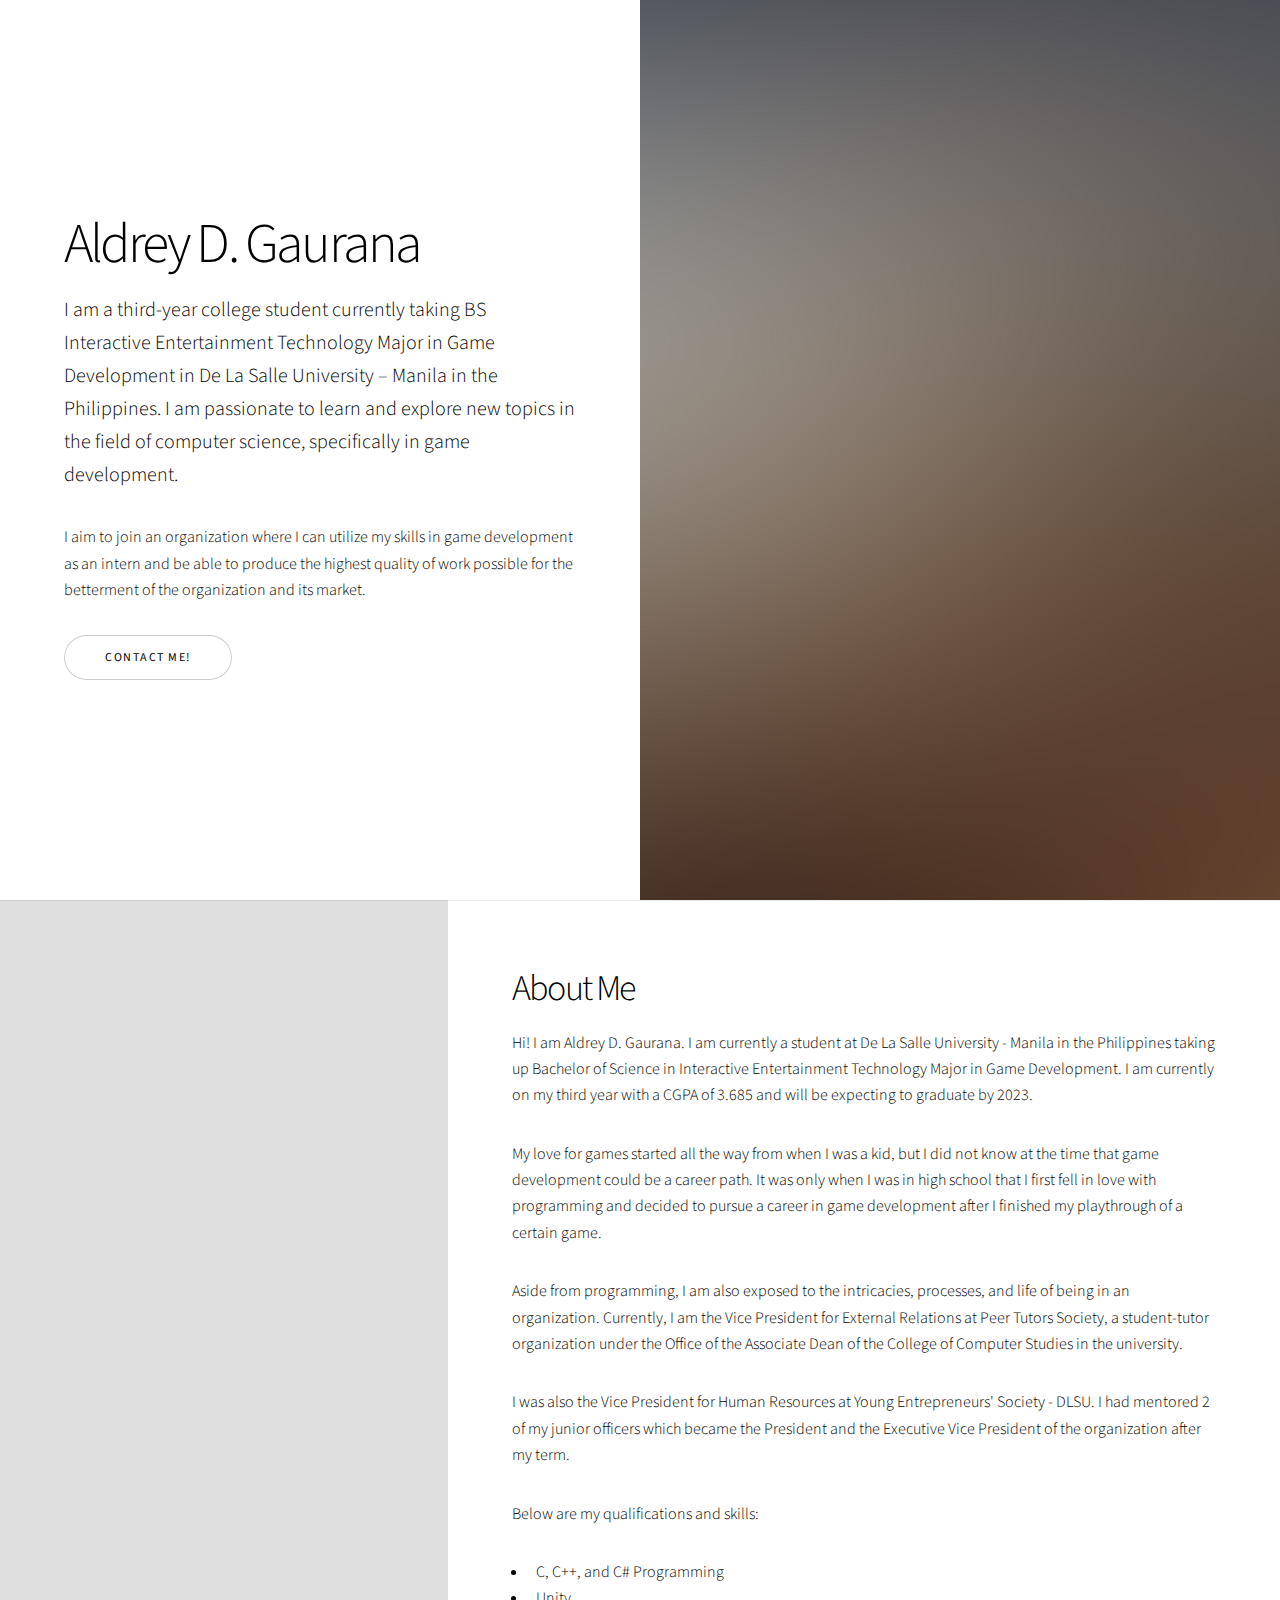
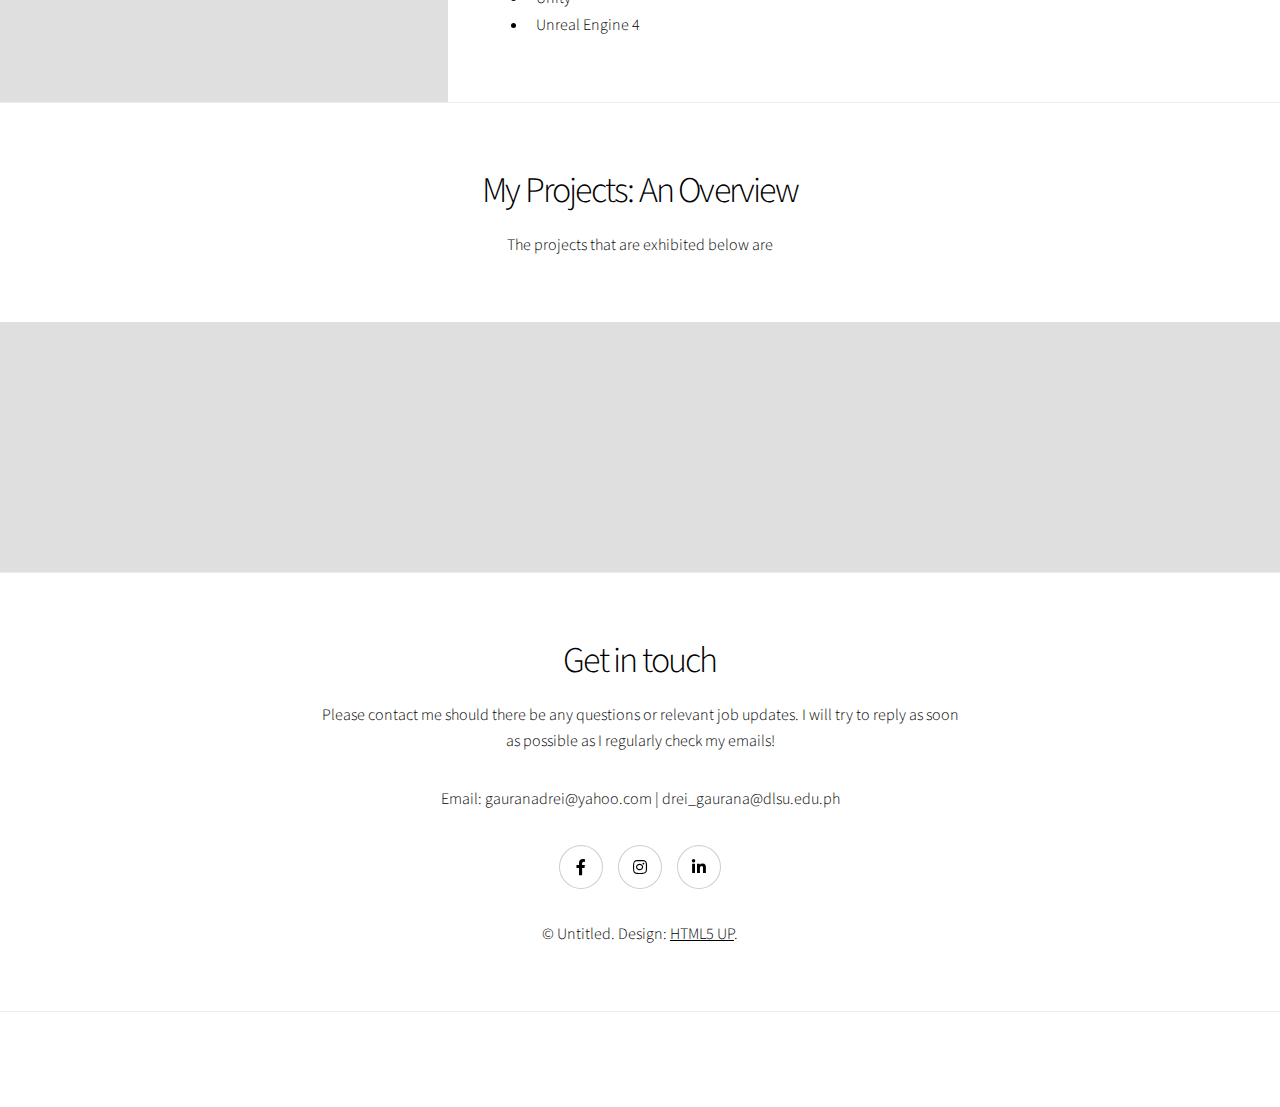
==== commit aa6835b6: "minor change in about" ====
--- a/index.html
+++ b/index.html
@@ -22,7 +22,7 @@
 						<div class="content">
 							<h1>Aldrey D. Gaurana</h1>
 							<p class="major">I am a third-year college student currently taking BS Interactive Entertainment Technology Major in Game Development in De La Salle University – Manila in the Philippines.
-								I am passionate to learn and explore new topics in the field of computer science, specifically in machine learning and game development. </p>
+								I am passionate to learn and explore new topics in the field of computer science, specifically in game development. </p>
 							<p>I aim to join an organization where I can utilize my skills in game development as an intern and be able to produce the highest quality of work possible for the betterment of the organization and its market.</p>
 							<ul class="actions stacked">
 								<li><a href="#about_me" class="button big wide smooth-scroll-middle">Contact Me!</a></li>
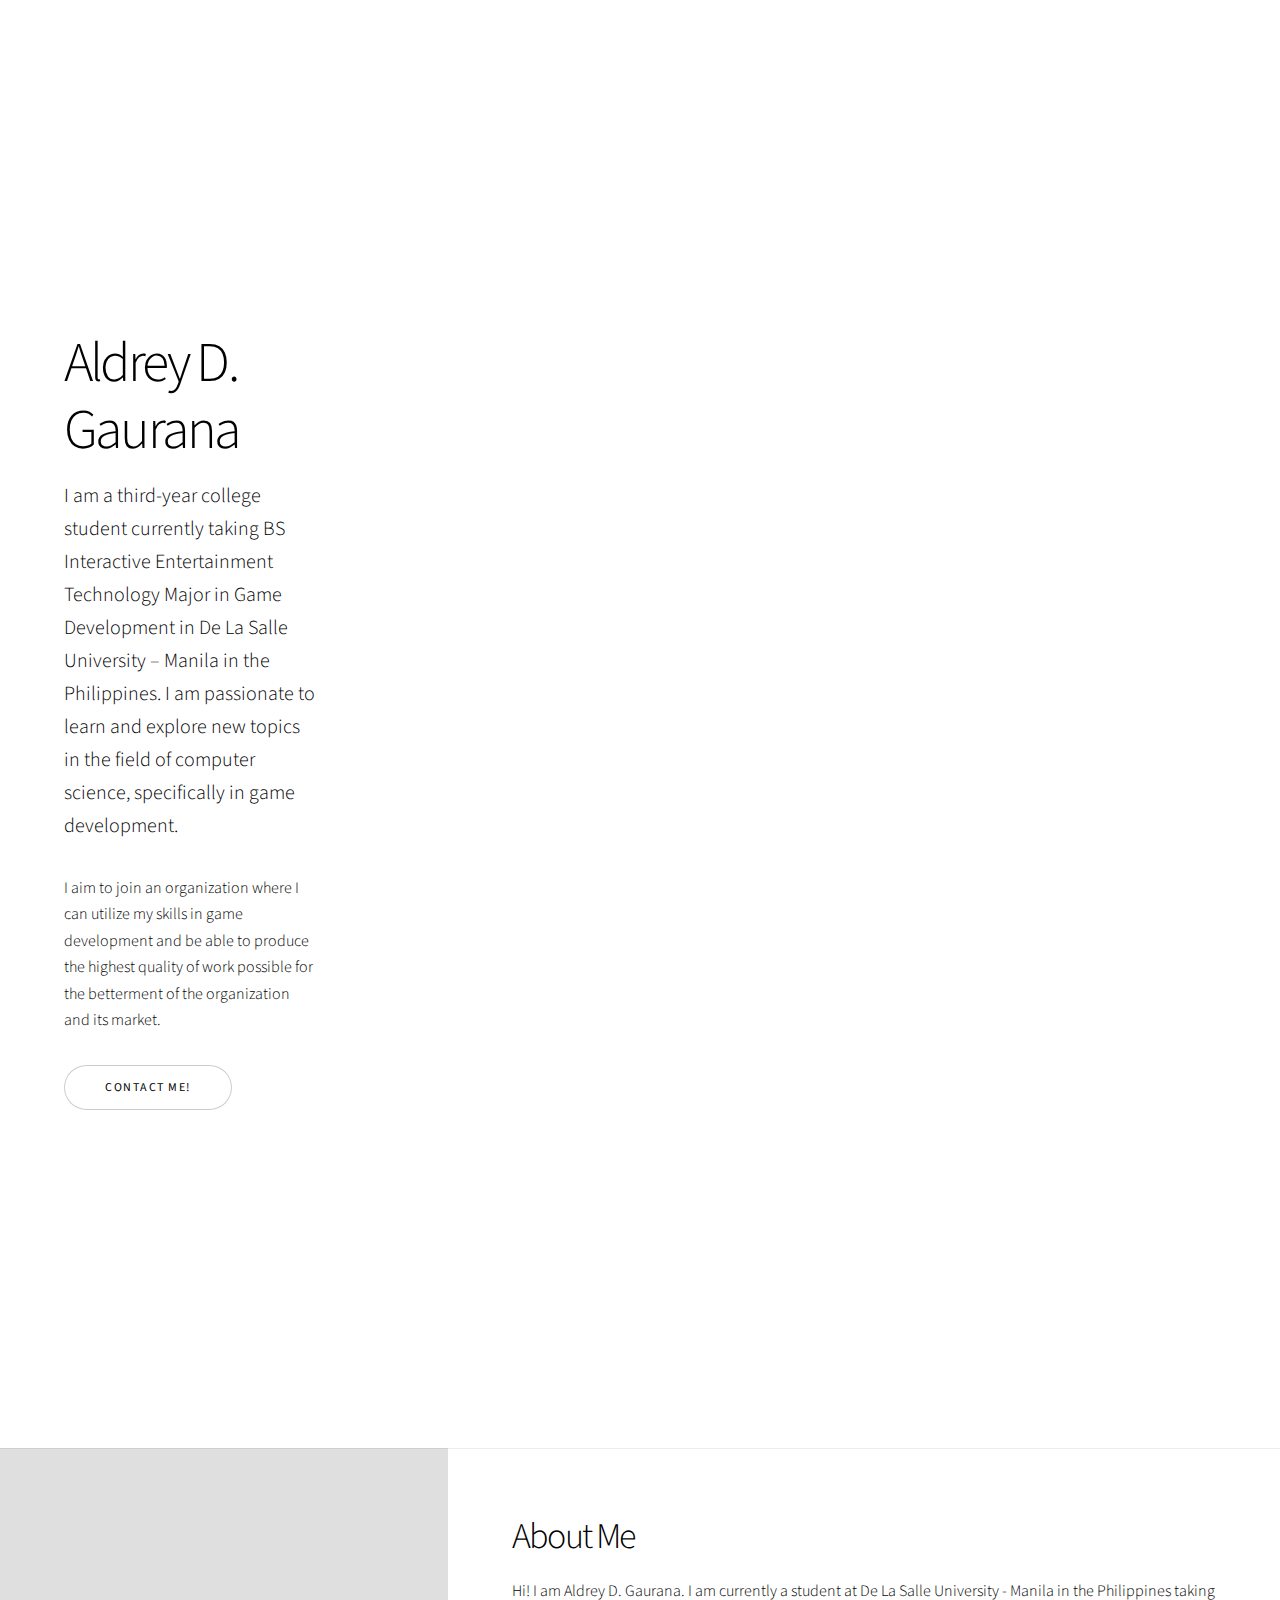
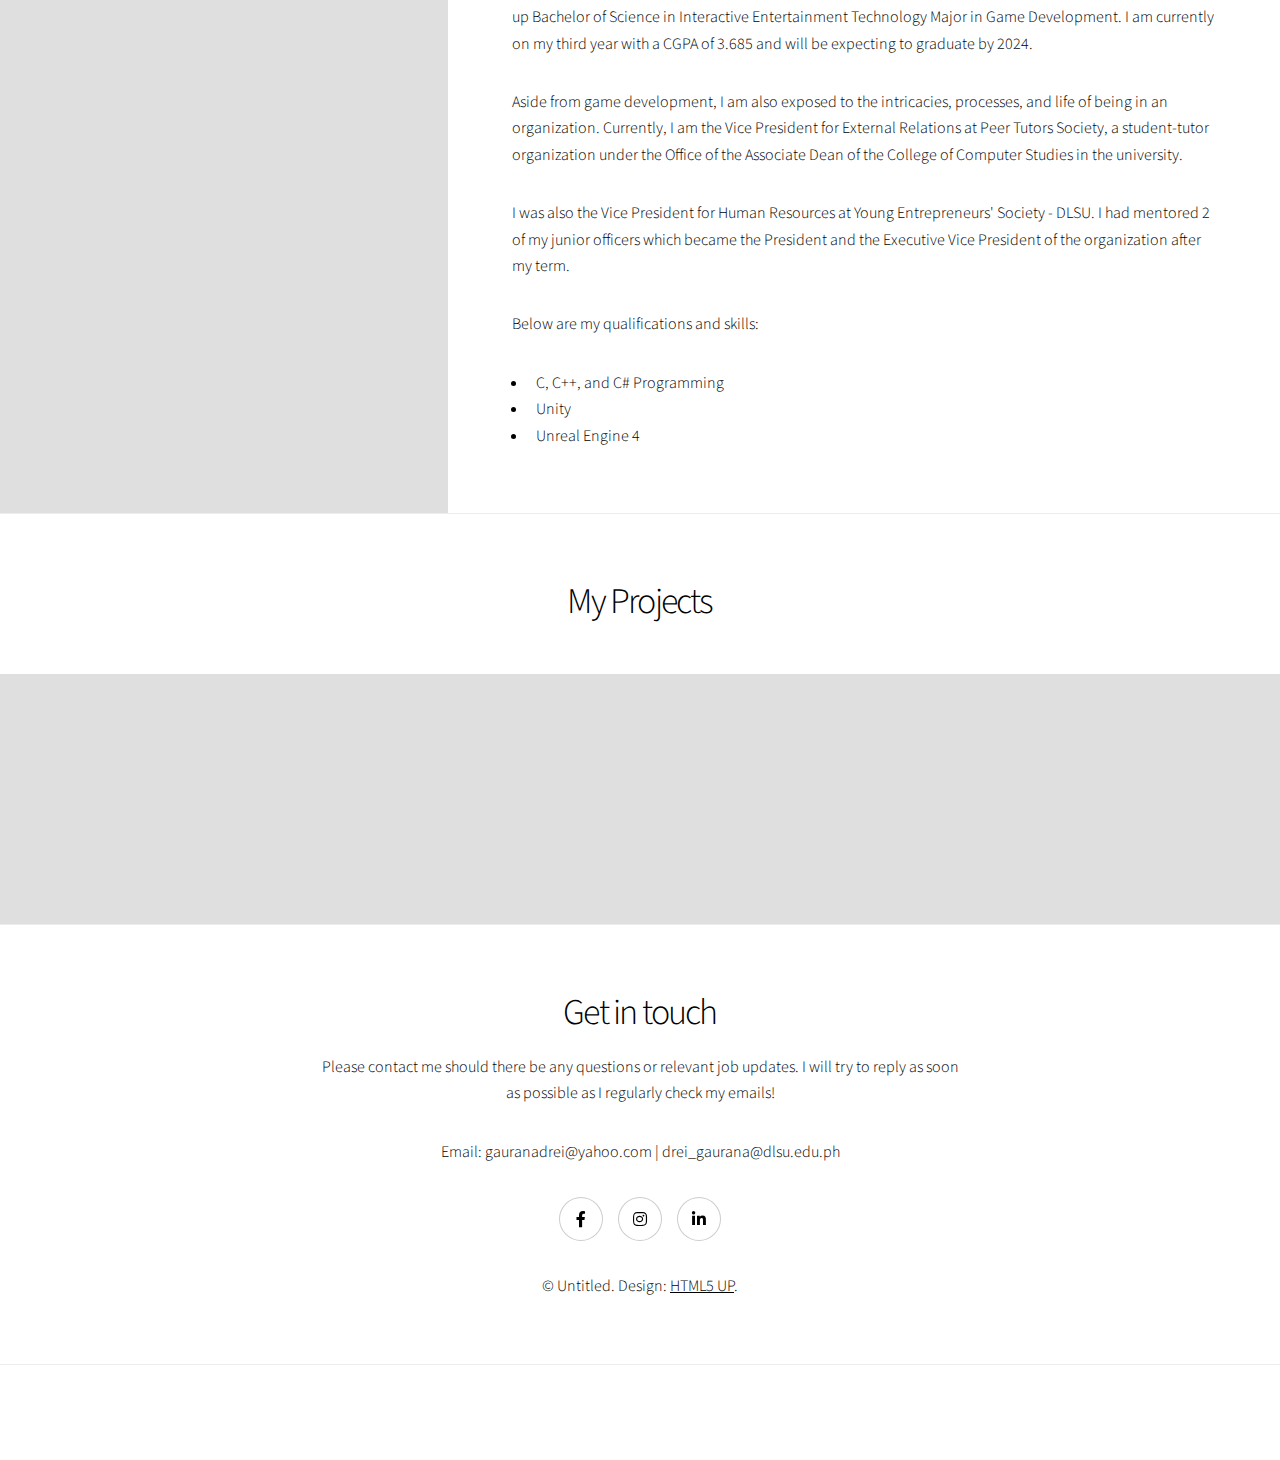
==== commit 5d720af6: "added links to projects" ====
--- a/index.html
+++ b/index.html
@@ -23,13 +23,13 @@
 							<h1>Aldrey D. Gaurana</h1>
 							<p class="major">I am a third-year college student currently taking BS Interactive Entertainment Technology Major in Game Development in De La Salle University – Manila in the Philippines.
 								I am passionate to learn and explore new topics in the field of computer science, specifically in game development. </p>
-							<p>I aim to join an organization where I can utilize my skills in game development as an intern and be able to produce the highest quality of work possible for the betterment of the organization and its market.</p>
+							<p>I aim to join an organization where I can utilize my skills in game development and be able to produce the highest quality of work possible for the betterment of the organization and its market.</p>
 							<ul class="actions stacked">
-								<li><a href="#about_me" class="button big wide smooth-scroll-middle">Contact Me!</a></li>
+								<li><a href="#contact_me" class="button big wide smooth-scroll-middle">Contact Me!</a></li>
 							</ul>
 						</div>
-						<div class="image">
-							<img src="images/banner.jpg" alt="" />
+						<div class="video">
+							<video width="900" height="1440" autoplay muted loop> <source src = "videos/Untitled.mp4" type = "video/mp4"> </video>
 						</div>
 					</section>
 
@@ -37,9 +37,8 @@
 					<section class="spotlight style1 orient-right content-align-left image-position-center onscroll-image-fade-in" id="about_me">
 						<div class="content">
 							<h2>About Me</h2>
-							<p>Hi! I am Aldrey D. Gaurana. I am currently a student at De La Salle University - Manila in the Philippines taking up Bachelor of Science in Interactive Entertainment Technology Major in Game Development. I am currently on my third year with a CGPA of 3.685 and will be expecting to graduate by 2023.</p>
-							<p>My love for games started all the way from when I was a kid, but I did not know at the time that game development could be a career path. It was only when I was in high school that I first fell in love with programming and decided to pursue a career in game development after I finished my playthrough of a certain game.</p>
-							<p>Aside from programming, I am also exposed to the intricacies, processes, and life of being in an organization. Currently, I am the Vice President for External Relations at Peer Tutors Society, a student-tutor organization under the Office of the Associate Dean of the College of Computer Studies in the university.</p>
+							<p>Hi! I am Aldrey D. Gaurana. I am currently a student at De La Salle University - Manila in the Philippines taking up Bachelor of Science in Interactive Entertainment Technology Major in Game Development. I am currently on my third year with a CGPA of 3.685 and will be expecting to graduate by 2024.</p>
+							<p>Aside from game development, I am also exposed to the intricacies, processes, and life of being in an organization. Currently, I am the Vice President for External Relations at Peer Tutors Society, a student-tutor organization under the Office of the Associate Dean of the College of Computer Studies in the university.</p>
 							<p>I was also the Vice President for Human Resources at Young Entrepreneurs' Society - DLSU. I had mentored 2 of my junior officers which became the President and the Executive Vice President of the organization after my term.</p>
 							<p>Below are my qualifications and skills:</p>
 							<ul>
@@ -56,156 +55,109 @@
 				<!-- Five -->
 				<section class="wrapper style1 align-center">
 					<div class="inner">
-						<h2>My Projects: An Overview</h2>
-						<p>The projects that are exhibited below are </p>
+						<h2>My Projects</h2>
 					</div>
 
 					<!-- Gallery -->
 						<div class="gallery style2 medium lightbox onscroll-fade-in">
 							<article>
-								<a href="images/gallery/fulls/01.jpg" class="image">
-									<img src="images/gallery/thumbs/01.jpg" alt="" />
-								</a>
-								<div class="caption">
-									<h3>Ipsum Dolor</h3>
-									<p>Lorem ipsum dolor amet, consectetur magna etiam elit. Etiam sed ultrices.</p>
-									<ul class="actions fixed">
-										<li><span class="button small">Details</span></li>
-									</ul>
-								</div>
-							</article>
-							<article>
-								<a href="images/gallery/fulls/02.jpg" class="image">
-									<img src="images/gallery/thumbs/02.jpg" alt="" />
-								</a>
-								<div class="caption">
-									<h3>Feugiat Lorem</h3>
-									<p>Lorem ipsum dolor amet, consectetur magna etiam elit. Etiam sed ultrices.</p>
-									<ul class="actions fixed">
-										<li><span class="button small">Details</span></li>
-									</ul>
-								</div>
-							</article>
-							<article>
-								<a href="images/gallery/fulls/03.jpg" class="image">
-									<img src="images/gallery/thumbs/03.jpg" alt="" />
-								</a>
-								<div class="caption">
-									<h3>Magna Amet</h3>
-									<p>Lorem ipsum dolor amet, consectetur magna etiam elit. Etiam sed ultrices.</p>
-									<ul class="actions fixed">
-										<li><span class="button small">Details</span></li>
-									</ul>
-								</div>
-							</article>
-							<article>
-								<a href="images/gallery/fulls/04.jpg" class="image">
-									<img src="images/gallery/thumbs/04.jpg" alt="" />
-								</a>
-								<div class="caption">
-									<h3>Sed Tempus</h3>
-									<p>Lorem ipsum dolor amet, consectetur magna etiam elit. Etiam sed ultrices.</p>
-									<ul class="actions fixed">
-										<li><span class="button small">Details</span></li>
-									</ul>
-								</div>
-							</article>
-							<article>
-								<a href="images/gallery/fulls/05.jpg" class="image">
-									<img src="images/gallery/thumbs/05.jpg" alt="" />
-								</a>
-								<div class="caption">
-									<h3>Ultrices Magna</h3>
-									<p>Lorem ipsum dolor amet, consectetur magna etiam elit. Etiam sed ultrices.</p>
-									<ul class="actions fixed">
-										<li><span class="button small">Details</span></li>
-									</ul>
-								</div>
-							</article>
-							<article>
-								<a href="images/gallery/fulls/06.jpg" class="image">
-									<img src="images/gallery/thumbs/06.jpg" alt="" />
-								</a>
-								<div class="caption">
-									<h3>Sed Tempus</h3>
-									<p>Lorem ipsum dolor amet, consectetur magna etiam elit. Etiam sed ultrices.</p>
-									<ul class="actions fixed">
-										<li><span class="button small">Details</span></li>
-									</ul>
-								</div>
-							</article>
-							<article>
-								<a href="images/gallery/fulls/07.jpg" class="image">
-									<img src="images/gallery/thumbs/07.jpg" alt="" />
-								</a>
-								<div class="caption">
-									<h3>Ipsum Lorem</h3>
-									<p>Lorem ipsum dolor amet, consectetur magna etiam elit. Etiam sed ultrices.</p>
-									<ul class="actions fixed">
-										<li><span class="button small">Details</span></li>
-									</ul>
-								</div>
-							</article>
-							<article>
-								<a href="images/gallery/fulls/08.jpg" class="image">
-									<img src="images/gallery/thumbs/08.jpg" alt="" />
-								</a>
-								<div class="caption">
-									<h3>Magna Risus</h3>
-									<p>Lorem ipsum dolor amet, consectetur magna etiam elit. Etiam sed ultrices.</p>
-									<ul class="actions fixed">
-										<li><span class="button small">Details</span></li>
-									</ul>
-								</div>
-							</article>
-							<article>
-								<a href="images/gallery/fulls/09.jpg" class="image">
-									<img src="images/gallery/thumbs/09.jpg" alt="" />
-								</a>
-								<div class="caption">
-									<h3>Tempus Dolor</h3>
-									<p>Lorem ipsum dolor amet, consectetur magna etiam elit. Etiam sed ultrices.</p>
-									<ul class="actions fixed">
-										<li><span class="button small">Details</span></li>
-									</ul>
-								</div>
-							</article>
-							<article>
-								<a href="images/gallery/fulls/10.jpg" class="image">
-									<img src="images/gallery/thumbs/10.jpg" alt="" />
-								</a>
-								<div class="caption">
-									<h3>Sed Etiam</h3>
-									<p>Lorem ipsum dolor amet, consectetur magna etiam elit. Etiam sed ultrices.</p>
-									<ul class="actions fixed">
-										<li><span class="button small">Details</span></li>
-									</ul>
-								</div>
-							</article>
-							<article>
-								<a href="images/gallery/fulls/11.jpg" class="image">
-									<img src="images/gallery/thumbs/11.jpg" alt="" />
-								</a>
-								<div class="caption">
-									<h3>Magna Lorem</h3>
-									<p>Lorem ipsum dolor amet, consectetur magna etiam elit. Etiam sed ultrices.</p>
-									<ul class="actions fixed">
-										<li><span class="button small">Details</span></li>
-									</ul>
-								</div>
-							</article>
-							<article>
-								<a href="images/gallery/fulls/12.jpg" class="image">
-									<img src="images/gallery/thumbs/12.jpg" alt="" />
-								</a>
-								<div class="caption">
-									<h3>Ipsum Dolor</h3>
-									<p>Lorem ipsum dolor amet, consectetur magna etiam elit. Etiam sed ultrices.</p>
-									<ul class="actions fixed">
-										<li><span class="button small">Details</span></li>
-									</ul>
-								</div>
-							</article>
+								<a href="https://drei096.itch.io/lost-in-gunkanjima" class="image">
+									<img src="images/gallery/thumbs/gunkanjima.jpg" alt="" />
+								</a>
+								<div class="caption">
+									<h3>Lost In Gunkanjima</h3>
+									<p>Roles: Designer, Developer, Made by Brooklyn Nets Studios</p>
+									<ul class="actions fixed">
+										<li><span class="button small">Get the Game</span></li>
+									</ul>
+								</div>
+							</article>
+							<article>
+								<a href="https://github.com/EmersonicsDLSU/Farrago" class="image">
+									<img src="images/gallery/thumbs/farrago.jpg" alt="" />
+								</a>
+								<div class="caption">
+									<h3>Farrago</h3>
+									<p> Roles: Project Manager, Developer, Made by Animus Ludus Studios</p>
+									<ul class="actions fixed">
+										<li><span class="button small">Details</span></li>
+									</ul>
+								</div>
+							</article>
+							<article>
+								<a href="https://drei096.itch.io/home-alone-da-mountains" class="image">
+									<img src="images/gallery/thumbs/homealone.jpg" alt="" />
+								</a>
+								<div class="caption">
+									<h3>Home Alone Da Mountains</h3>
+									<p>Roles: Designer, Developer, Made by Brooklyn Nets Studios</p>
+									<ul class="actions fixed">
+										<li><span class="button small">get the game</span></li>
+									</ul>
+								</div>
+							</article>
+							<article>
+								<a href="https://github.com/eryn510/GDAPDEV_OnRails" class="image">
+									<img src="images/gallery/thumbs/alchemical.jpg" alt="" />
+								</a>
+								<div class="caption">
+									<h3>Alchemical Breakout (Android)</h3>
+									<p>Roles: Gameplay Developer, UI/UX, Made with Eryn Tallador</p>
+									<ul class="actions fixed">
+										<li><span class="button small">Details</span></li>
+									</ul>
+								</div>
+							</article>
+							<article>
+								<a href="https://drive.google.com/drive/folders/1EbjcdBYk7fd8N-aJAgoyEMej2mbyCpra?usp=sharing" class="image">
+									<img src="images/gallery/thumbs/uechall1.jpg" alt="" />
+								</a>
+								<div class="caption">
+									<h3>UE4 Challenge 1 - Supply Chain System</h3>
+									<p>A simplified recreation of Anno 1800's supply chain management system developed in UE4.</p>
+									<ul class="actions fixed">
+										<li><span class="button small">Get Project Files</span></li>
+									</ul>
+								</div>
+							</article>
+					
+							<article>
+								<a href="https://drive.google.com/drive/folders/1hdB9_ZMzcAbCOnQo7FIvGSgOcYuqk2so?usp=sharing" class="image">
+									<img src="images/gallery/thumbs/grapx.jpg" alt="" />
+								</a>
+								<div class="caption">
+									<h3>OpenGL World</h3>
+									<p>Creation of a level in first-person view using OpenGL, Made with Eryn Tallador</p>
+									<ul class="actions fixed">
+										<li><span class="button small">Details</span></li>
+									</ul>
+								</div>
+							</article>
+							<article>
+								<a href="https://github.com/drei096/arvr_project.git" class="image">
+									<img src="images/gallery/thumbs/pogo.jpg" alt="" />
+								</a>
+								<div class="caption">
+									<h3>Pokemon GO! Clone (Android AR)</h3>
+									<p>Roles: Gameplay Developer and AR Designer, Made by Brooklyn Nets Studios</p>
+									<ul class="actions fixed">
+										<li><span class="button small">Details</span></li>
+									</ul>
+								</div>
+							</article>
+							<article>
+								<a href="https://github.com/eryn510/GOG" class="image">
+									<img src="images/gallery/thumbs/gog.jpg" alt="" />
+								</a>
+								<div class="caption">
+									<h3>Games of the Generals</h3>
+									<p>Roles: Gameplay Developer, Designer, Made with Eryn Tallador</p>
+									<ul class="actions fixed">
+										<li><span class="button small">Details</span></li>
+									</ul>
+								</div>
+							</article>
+
 						</div>
 
 				</section>
@@ -284,7 +236,7 @@
 					</section> -->
 
 				<!-- Seven -->
-					<section class="wrapper style1 align-center">
+					<section class="wrapper style1 align-center", id = "contact_me">
 						<div class="inner medium">
 							<h2>Get in touch</h2>
 							<p>Please contact me should there be any questions or relevant job updates. I will try to reply as soon as possible as I regularly check my emails!</p>
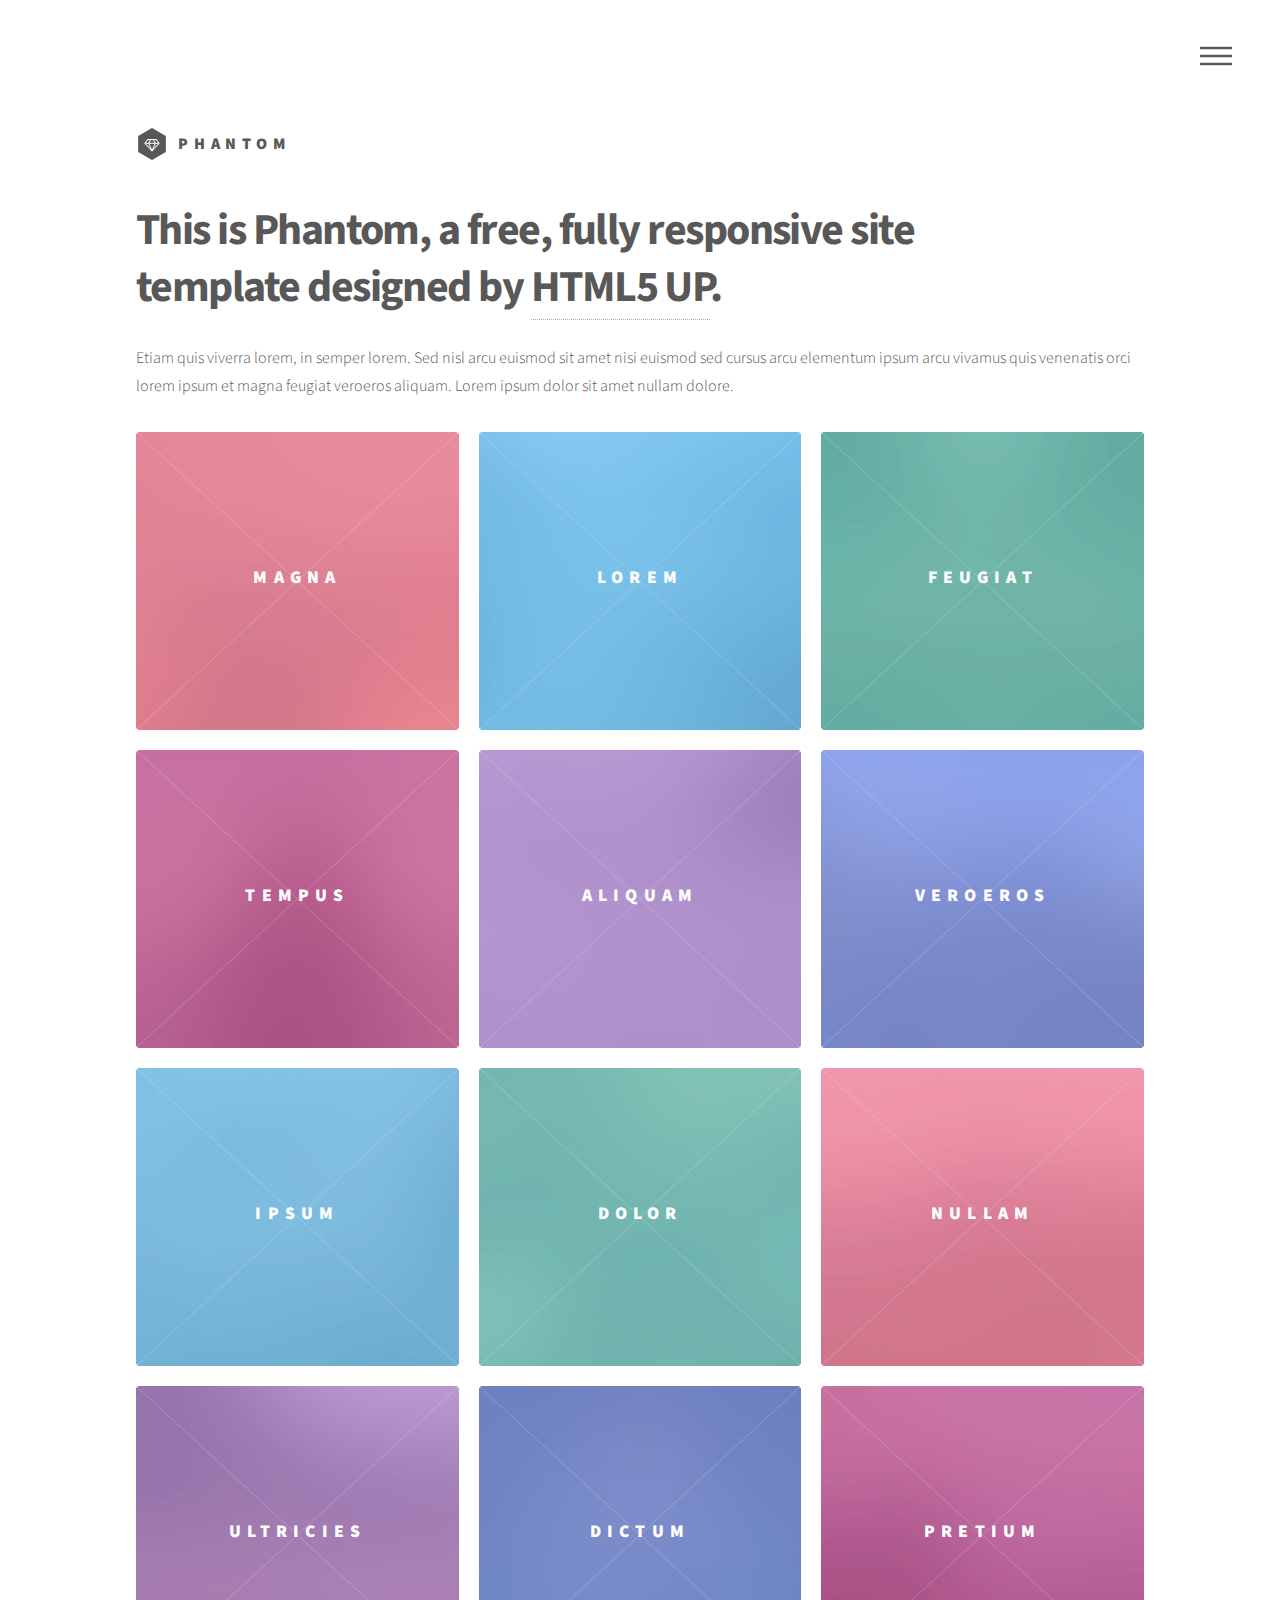
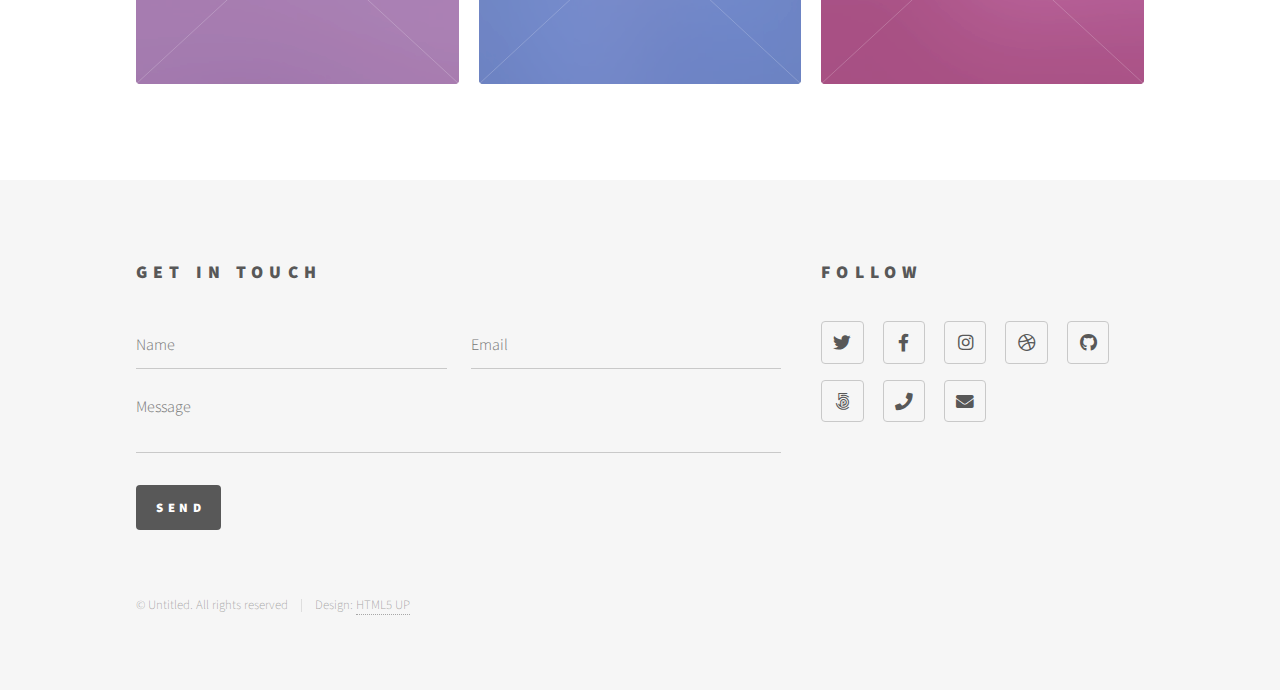
==== commit 44780e19: "changed website layout thru html5up" ====
--- a/index.html
+++ b/index.html
@@ -1,271 +1,242 @@
 <!DOCTYPE HTML>
 <!--
-	Story by HTML5 UP
+	Phantom by HTML5 UP
 	html5up.net | @ajlkn
 	Free for personal and commercial use under the CCA 3.0 license (html5up.net/license)
 -->
 <html>
 	<head>
-		<title>Aldrey Gaurana | Game Dev Student</title>
+		<title>Phantom by HTML5 UP</title>
 		<meta charset="utf-8" />
 		<meta name="viewport" content="width=device-width, initial-scale=1, user-scalable=no" />
 		<link rel="stylesheet" href="assets/css/main.css" />
 		<noscript><link rel="stylesheet" href="assets/css/noscript.css" /></noscript>
 	</head>
 	<body class="is-preload">
-
 		<!-- Wrapper -->
-			<div id="wrapper" class="divided">
-
-				<!-- One -->
-					<section class="banner style1 orient-left content-align-left image-position-right fullscreen onload-image-fade-in onload-content-fade-right">
-						<div class="content">
-							<h1>Aldrey D. Gaurana</h1>
-							<p class="major">I am a third-year college student currently taking BS Interactive Entertainment Technology Major in Game Development in De La Salle University – Manila in the Philippines.
-								I am passionate to learn and explore new topics in the field of computer science, specifically in game development. </p>
-							<p>I aim to join an organization where I can utilize my skills in game development and be able to produce the highest quality of work possible for the betterment of the organization and its market.</p>
-							<ul class="actions stacked">
-								<li><a href="#contact_me" class="button big wide smooth-scroll-middle">Contact Me!</a></li>
+			<div id="wrapper">
+
+				<!-- Header -->
+					<header id="header">
+						<div class="inner">
+
+							<!-- Logo -->
+								<a href="index.html" class="logo">
+									<span class="symbol"><img src="images/logo.svg" alt="" /></span><span class="title">Phantom</span>
+								</a>
+
+							<!-- Nav -->
+								<nav>
+									<ul>
+										<li><a href="#menu">Menu</a></li>
+									</ul>
+								</nav>
+
+						</div>
+					</header>
+
+				<!-- Menu -->
+					<nav id="menu">
+						<h2>Menu</h2>
+						<ul>
+							<li><a href="index.html">Home</a></li>
+							<li><a href="generic.html">Ipsum veroeros</a></li>
+							<li><a href="generic.html">Tempus etiam</a></li>
+							<li><a href="generic.html">Consequat dolor</a></li>
+							<li><a href="elements.html">Elements</a></li>
+						</ul>
+					</nav>
+
+				<!-- Main -->
+					<div id="main">
+						<div class="inner">
+							<header>
+								<h1>This is Phantom, a free, fully responsive site<br />
+								template designed by <a href="http://html5up.net">HTML5 UP</a>.</h1>
+								<p>Etiam quis viverra lorem, in semper lorem. Sed nisl arcu euismod sit amet nisi euismod sed cursus arcu elementum ipsum arcu vivamus quis venenatis orci lorem ipsum et magna feugiat veroeros aliquam. Lorem ipsum dolor sit amet nullam dolore.</p>
+							</header>
+							<section class="tiles">
+								<article class="style1">
+									<span class="image">
+										<img src="images/pic01.jpg" alt="" />
+									</span>
+									<a href="generic.html">
+										<h2>Magna</h2>
+										<div class="content">
+											<p>Sed nisl arcu euismod sit amet nisi lorem etiam dolor veroeros et feugiat.</p>
+										</div>
+									</a>
+								</article>
+								<article class="style2">
+									<span class="image">
+										<img src="images/pic02.jpg" alt="" />
+									</span>
+									<a href="generic.html">
+										<h2>Lorem</h2>
+										<div class="content">
+											<p>Sed nisl arcu euismod sit amet nisi lorem etiam dolor veroeros et feugiat.</p>
+										</div>
+									</a>
+								</article>
+								<article class="style3">
+									<span class="image">
+										<img src="images/pic03.jpg" alt="" />
+									</span>
+									<a href="generic.html">
+										<h2>Feugiat</h2>
+										<div class="content">
+											<p>Sed nisl arcu euismod sit amet nisi lorem etiam dolor veroeros et feugiat.</p>
+										</div>
+									</a>
+								</article>
+								<article class="style4">
+									<span class="image">
+										<img src="images/pic04.jpg" alt="" />
+									</span>
+									<a href="generic.html">
+										<h2>Tempus</h2>
+										<div class="content">
+											<p>Sed nisl arcu euismod sit amet nisi lorem etiam dolor veroeros et feugiat.</p>
+										</div>
+									</a>
+								</article>
+								<article class="style5">
+									<span class="image">
+										<img src="images/pic05.jpg" alt="" />
+									</span>
+									<a href="generic.html">
+										<h2>Aliquam</h2>
+										<div class="content">
+											<p>Sed nisl arcu euismod sit amet nisi lorem etiam dolor veroeros et feugiat.</p>
+										</div>
+									</a>
+								</article>
+								<article class="style6">
+									<span class="image">
+										<img src="images/pic06.jpg" alt="" />
+									</span>
+									<a href="generic.html">
+										<h2>Veroeros</h2>
+										<div class="content">
+											<p>Sed nisl arcu euismod sit amet nisi lorem etiam dolor veroeros et feugiat.</p>
+										</div>
+									</a>
+								</article>
+								<article class="style2">
+									<span class="image">
+										<img src="images/pic07.jpg" alt="" />
+									</span>
+									<a href="generic.html">
+										<h2>Ipsum</h2>
+										<div class="content">
+											<p>Sed nisl arcu euismod sit amet nisi lorem etiam dolor veroeros et feugiat.</p>
+										</div>
+									</a>
+								</article>
+								<article class="style3">
+									<span class="image">
+										<img src="images/pic08.jpg" alt="" />
+									</span>
+									<a href="generic.html">
+										<h2>Dolor</h2>
+										<div class="content">
+											<p>Sed nisl arcu euismod sit amet nisi lorem etiam dolor veroeros et feugiat.</p>
+										</div>
+									</a>
+								</article>
+								<article class="style1">
+									<span class="image">
+										<img src="images/pic09.jpg" alt="" />
+									</span>
+									<a href="generic.html">
+										<h2>Nullam</h2>
+										<div class="content">
+											<p>Sed nisl arcu euismod sit amet nisi lorem etiam dolor veroeros et feugiat.</p>
+										</div>
+									</a>
+								</article>
+								<article class="style5">
+									<span class="image">
+										<img src="images/pic10.jpg" alt="" />
+									</span>
+									<a href="generic.html">
+										<h2>Ultricies</h2>
+										<div class="content">
+											<p>Sed nisl arcu euismod sit amet nisi lorem etiam dolor veroeros et feugiat.</p>
+										</div>
+									</a>
+								</article>
+								<article class="style6">
+									<span class="image">
+										<img src="images/pic11.jpg" alt="" />
+									</span>
+									<a href="generic.html">
+										<h2>Dictum</h2>
+										<div class="content">
+											<p>Sed nisl arcu euismod sit amet nisi lorem etiam dolor veroeros et feugiat.</p>
+										</div>
+									</a>
+								</article>
+								<article class="style4">
+									<span class="image">
+										<img src="images/pic12.jpg" alt="" />
+									</span>
+									<a href="generic.html">
+										<h2>Pretium</h2>
+										<div class="content">
+											<p>Sed nisl arcu euismod sit amet nisi lorem etiam dolor veroeros et feugiat.</p>
+										</div>
+									</a>
+								</article>
+							</section>
+						</div>
+					</div>
+
+				<!-- Footer -->
+					<footer id="footer">
+						<div class="inner">
+							<section>
+								<h2>Get in touch</h2>
+								<form method="post" action="#">
+									<div class="fields">
+										<div class="field half">
+											<input type="text" name="name" id="name" placeholder="Name" />
+										</div>
+										<div class="field half">
+											<input type="email" name="email" id="email" placeholder="Email" />
+										</div>
+										<div class="field">
+											<textarea name="message" id="message" placeholder="Message"></textarea>
+										</div>
+									</div>
+									<ul class="actions">
+										<li><input type="submit" value="Send" class="primary" /></li>
+									</ul>
+								</form>
+							</section>
+							<section>
+								<h2>Follow</h2>
+								<ul class="icons">
+									<li><a href="#" class="icon brands style2 fa-twitter"><span class="label">Twitter</span></a></li>
+									<li><a href="#" class="icon brands style2 fa-facebook-f"><span class="label">Facebook</span></a></li>
+									<li><a href="#" class="icon brands style2 fa-instagram"><span class="label">Instagram</span></a></li>
+									<li><a href="#" class="icon brands style2 fa-dribbble"><span class="label">Dribbble</span></a></li>
+									<li><a href="#" class="icon brands style2 fa-github"><span class="label">GitHub</span></a></li>
+									<li><a href="#" class="icon brands style2 fa-500px"><span class="label">500px</span></a></li>
+									<li><a href="#" class="icon solid style2 fa-phone"><span class="label">Phone</span></a></li>
+									<li><a href="#" class="icon solid style2 fa-envelope"><span class="label">Email</span></a></li>
+								</ul>
+							</section>
+							<ul class="copyright">
+								<li>&copy; Untitled. All rights reserved</li><li>Design: <a href="http://html5up.net">HTML5 UP</a></li>
 							</ul>
 						</div>
-						<div class="video">
-							<video width="900" height="1440" autoplay muted loop> <source src = "videos/Untitled.mp4" type = "video/mp4"> </video>
-						</div>
-					</section>
-
-				<!-- Two -->
-					<section class="spotlight style1 orient-right content-align-left image-position-center onscroll-image-fade-in" id="about_me">
-						<div class="content">
-							<h2>About Me</h2>
-							<p>Hi! I am Aldrey D. Gaurana. I am currently a student at De La Salle University - Manila in the Philippines taking up Bachelor of Science in Interactive Entertainment Technology Major in Game Development. I am currently on my third year with a CGPA of 3.685 and will be expecting to graduate by 2024.</p>
-							<p>Aside from game development, I am also exposed to the intricacies, processes, and life of being in an organization. Currently, I am the Vice President for External Relations at Peer Tutors Society, a student-tutor organization under the Office of the Associate Dean of the College of Computer Studies in the university.</p>
-							<p>I was also the Vice President for Human Resources at Young Entrepreneurs' Society - DLSU. I had mentored 2 of my junior officers which became the President and the Executive Vice President of the organization after my term.</p>
-							<p>Below are my qualifications and skills:</p>
-							<ul>
-								<li>C, C++, and C# Programming</li>
-								<li>Unity</li>
-								<li>Unreal Engine 4</li>
-							</ul>
-						</div>
-						<div class="image">
-							<img src="images/spotlight01.jpg" alt="" />
-						</div>
-					</section>
-
-				<!-- Five -->
-				<section class="wrapper style1 align-center">
-					<div class="inner">
-						<h2>My Projects</h2>
-					</div>
-
-					<!-- Gallery -->
-						<div class="gallery style2 medium lightbox onscroll-fade-in">
-							<article>
-								<a href="https://drei096.itch.io/lost-in-gunkanjima" class="image">
-									<img src="images/gallery/thumbs/gunkanjima.jpg" alt="" />
-								</a>
-								<div class="caption">
-									<h3>Lost In Gunkanjima</h3>
-									<p>Roles: Designer, Developer, Made by Brooklyn Nets Studios</p>
-									<ul class="actions fixed">
-										<li><span class="button small">Get the Game</span></li>
-									</ul>
-								</div>
-							</article>
-							<article>
-								<a href="https://github.com/EmersonicsDLSU/Farrago" class="image">
-									<img src="images/gallery/thumbs/farrago.jpg" alt="" />
-								</a>
-								<div class="caption">
-									<h3>Farrago</h3>
-									<p> Roles: Project Manager, Developer, Made by Animus Ludus Studios</p>
-									<ul class="actions fixed">
-										<li><span class="button small">Details</span></li>
-									</ul>
-								</div>
-							</article>
-							<article>
-								<a href="https://drei096.itch.io/home-alone-da-mountains" class="image">
-									<img src="images/gallery/thumbs/homealone.jpg" alt="" />
-								</a>
-								<div class="caption">
-									<h3>Home Alone Da Mountains</h3>
-									<p>Roles: Designer, Developer, Made by Brooklyn Nets Studios</p>
-									<ul class="actions fixed">
-										<li><span class="button small">get the game</span></li>
-									</ul>
-								</div>
-							</article>
-							<article>
-								<a href="https://github.com/eryn510/GDAPDEV_OnRails" class="image">
-									<img src="images/gallery/thumbs/alchemical.jpg" alt="" />
-								</a>
-								<div class="caption">
-									<h3>Alchemical Breakout (Android)</h3>
-									<p>Roles: Gameplay Developer, UI/UX, Made with Eryn Tallador</p>
-									<ul class="actions fixed">
-										<li><span class="button small">Details</span></li>
-									</ul>
-								</div>
-							</article>
-							<article>
-								<a href="https://drive.google.com/drive/folders/1EbjcdBYk7fd8N-aJAgoyEMej2mbyCpra?usp=sharing" class="image">
-									<img src="images/gallery/thumbs/uechall1.jpg" alt="" />
-								</a>
-								<div class="caption">
-									<h3>UE4 Challenge 1 - Supply Chain System</h3>
-									<p>A simplified recreation of Anno 1800's supply chain management system developed in UE4.</p>
-									<ul class="actions fixed">
-										<li><span class="button small">Get Project Files</span></li>
-									</ul>
-								</div>
-							</article>
-					
-							<article>
-								<a href="https://drive.google.com/drive/folders/1hdB9_ZMzcAbCOnQo7FIvGSgOcYuqk2so?usp=sharing" class="image">
-									<img src="images/gallery/thumbs/grapx.jpg" alt="" />
-								</a>
-								<div class="caption">
-									<h3>OpenGL World</h3>
-									<p>Creation of a level in first-person view using OpenGL, Made with Eryn Tallador</p>
-									<ul class="actions fixed">
-										<li><span class="button small">Details</span></li>
-									</ul>
-								</div>
-							</article>
-							<article>
-								<a href="https://github.com/drei096/arvr_project.git" class="image">
-									<img src="images/gallery/thumbs/pogo.jpg" alt="" />
-								</a>
-								<div class="caption">
-									<h3>Pokemon GO! Clone (Android AR)</h3>
-									<p>Roles: Gameplay Developer and AR Designer, Made by Brooklyn Nets Studios</p>
-									<ul class="actions fixed">
-										<li><span class="button small">Details</span></li>
-									</ul>
-								</div>
-							</article>
-							<article>
-								<a href="https://github.com/eryn510/GOG" class="image">
-									<img src="images/gallery/thumbs/gog.jpg" alt="" />
-								</a>
-								<div class="caption">
-									<h3>Games of the Generals</h3>
-									<p>Roles: Gameplay Developer, Designer, Made with Eryn Tallador</p>
-									<ul class="actions fixed">
-										<li><span class="button small">Details</span></li>
-									</ul>
-								</div>
-							</article>
-
-						</div>
-
-				</section>
-
-				
-				
-
-				<!-- Six
-					<section class="wrapper style1 align-center">
-						<div class="inner">
-							<h2>Ipsum sed consequat</h2>
-							<p>Lorem ipsum dolor sit amet, consectetur adipiscing elit. Morbi id ante sed ex pharetra lacinia sit amet vel massa. Donec facilisis laoreet nulla eu bibendum. Donec ut ex risus. Fusce lorem lectus, pharetra pretium massa et, hendrerit vestibulum odio lorem ipsum.</p>
-							<div class="items style1 medium onscroll-fade-in">
-								<section>
-									<span class="icon style2 major fa-gem"></span>
-									<h3>Lorem</h3>
-									<p>Lorem ipsum dolor sit amet, consectetur adipiscing elit. Morbi dui turpis, cursus eget orci amet aliquam congue semper. Etiam eget ultrices risus nec tempor elit.</p>
-								</section>
-								<section>
-									<span class="icon solid style2 major fa-save"></span>
-									<h3>Ipsum</h3>
-									<p>Lorem ipsum dolor sit amet, consectetur adipiscing elit. Morbi dui turpis, cursus eget orci amet aliquam congue semper. Etiam eget ultrices risus nec tempor elit.</p>
-								</section>
-								<section>
-									<span class="icon solid style2 major fa-chart-bar"></span>
-									<h3>Dolor</h3>
-									<p>Lorem ipsum dolor sit amet, consectetur adipiscing elit. Morbi dui turpis, cursus eget orci amet aliquam congue semper. Etiam eget ultrices risus nec tempor elit.</p>
-								</section>
-								<section>
-									<span class="icon solid style2 major fa-wifi"></span>
-									<h3>Amet</h3>
-									<p>Lorem ipsum dolor sit amet, consectetur adipiscing elit. Morbi dui turpis, cursus eget orci amet aliquam congue semper. Etiam eget ultrices risus nec tempor elit.</p>
-								</section>
-								<section>
-									<span class="icon solid style2 major fa-cog"></span>
-									<h3>Magna</h3>
-									<p>Lorem ipsum dolor sit amet, consectetur adipiscing elit. Morbi dui turpis, cursus eget orci amet aliquam congue semper. Etiam eget ultrices risus nec tempor elit.</p>
-								</section>
-								<section>
-									<span class="icon style2 major fa-paper-plane"></span>
-									<h3>Tempus</h3>
-									<p>Lorem ipsum dolor sit amet, consectetur adipiscing elit. Morbi dui turpis, cursus eget orci amet aliquam congue semper. Etiam eget ultrices risus nec tempor elit.</p>
-								</section>
-								<section>
-									<span class="icon solid style2 major fa-desktop"></span>
-									<h3>Aliquam</h3>
-									<p>Lorem ipsum dolor sit amet, consectetur adipiscing elit. Morbi dui turpis, cursus eget orci amet aliquam congue semper. Etiam eget ultrices risus nec tempor elit.</p>
-								</section>
-								<section>
-									<span class="icon solid style2 major fa-sync-alt"></span>
-									<h3>Elit</h3>
-									<p>Lorem ipsum dolor sit amet, consectetur adipiscing elit. Morbi dui turpis, cursus eget orci amet aliquam congue semper. Etiam eget ultrices risus nec tempor elit.</p>
-								</section>
-								<section>
-									<span class="icon solid style2 major fa-hashtag"></span>
-									<h3>Morbi</h3>
-									<p>Lorem ipsum dolor sit amet, consectetur adipiscing elit. Morbi dui turpis, cursus eget orci amet aliquam congue semper. Etiam eget ultrices risus nec tempor elit.</p>
-								</section>
-								<section>
-									<span class="icon solid style2 major fa-bolt"></span>
-									<h3>Turpis</h3>
-									<p>Lorem ipsum dolor sit amet, consectetur adipiscing elit. Morbi dui turpis, cursus eget orci amet aliquam congue semper. Etiam eget ultrices risus nec tempor elit.</p>
-								</section>
-								<section>
-									<span class="icon solid style2 major fa-envelope"></span>
-									<h3>Ultrices</h3>
-									<p>Lorem ipsum dolor sit amet, consectetur adipiscing elit. Morbi dui turpis, cursus eget orci amet aliquam congue semper. Etiam eget ultrices risus nec tempor elit.</p>
-								</section>
-								<section>
-									<span class="icon solid style2 major fa-leaf"></span>
-									<h3>Risus</h3>
-									<p>Lorem ipsum dolor sit amet, consectetur adipiscing elit. Morbi dui turpis, cursus eget orci amet aliquam congue semper. Etiam eget ultrices risus nec tempor elit.</p>
-								</section>
-							</div>
-						</div>
-					</section> -->
-
-				<!-- Seven -->
-					<section class="wrapper style1 align-center", id = "contact_me">
-						<div class="inner medium">
-							<h2>Get in touch</h2>
-							<p>Please contact me should there be any questions or relevant job updates. I will try to reply as soon as possible as I regularly check my emails!</p>
-							<p>Email: gauranadrei@yahoo.com | drei_gaurana@dlsu.edu.ph</p>
-							<ul class="icons">
-								<!-- <li><a href="#" class="icon brands style2 fa-twitter"><span class="label">Twitter</span></a></li> -->
-								<li><a href="https://www.facebook.com/doreimon096" class="icon brands style2 fa-facebook-f"><span class="label">Facebook</span></a></li>
-								<li><a href="https://www.instagram.com/iceus.creamus/" class="icon brands style2 fa-instagram"><span class="label">Instagram</span></a></li>
-								<li><a href="https://www.linkedin.com/in/dreigaurana/" class="icon brands style2 fa-linkedin-in"><span class="label">LinkedIn</span></a></li>
-								<!-- <li><a href="#" class="icon style2 fa-envelope"><span class="label">Email</span></a></li> -->
-							</ul>
-							<p>&copy; Untitled. Design: <a href="https://html5up.net">HTML5 UP</a>.</p>
-
-						</div>
-					</section>
-
-				<!-- Footer -->
-					<footer class="wrapper style1 align-center">
-						<div class="inner">
-							
-						</div>
 					</footer>
 
 			</div>
 
 		<!-- Scripts -->
 			<script src="assets/js/jquery.min.js"></script>
-			<script src="assets/js/jquery.scrollex.min.js"></script>
-			<script src="assets/js/jquery.scrolly.min.js"></script>
 			<script src="assets/js/browser.min.js"></script>
 			<script src="assets/js/breakpoints.min.js"></script>
 			<script src="assets/js/util.js"></script>
--- a/assets/css/main.css
+++ b/assets/css/main.css
@@ -1,8 +1,8 @@
 @import url(fontawesome-all.min.css);
-@import url("https://fonts.googleapis.com/css?family=Source+Sans+Pro:300,300i,400,400i");
+@import url("https://fonts.googleapis.com/css?family=Source+Sans+Pro:300,700,900");
 
 /*
-	Story by HTML5 UP
+	Phantom by HTML5 UP
 	html5up.net | @ajlkn
 	Free for personal and commercial use under the CCA 3.0 license (html5up.net/license)
 */
@@ -115,13 +115,17 @@
 
 /* Type */
 
-	html {
-		font-size: 18pt;
+	body, input, select, textarea {
+		color: #585858;
+		font-family: "Source Sans Pro", Helvetica, sans-serif;
+		font-size: 16pt;
+		font-weight: 300;
+		line-height: 1.75;
 	}
 
 		@media screen and (max-width: 1680px) {
 
-			html {
+			body, input, select, textarea {
 				font-size: 14pt;
 			}
 
@@ -129,54 +133,29 @@
 
 		@media screen and (max-width: 1280px) {
 
-			html {
+			body, input, select, textarea {
 				font-size: 12pt;
 			}
 
 		}
 
-		@media screen and (max-width: 736px) {
-
-			html {
-				font-size: 11pt;
-			}
-
-		}
-
-		@media screen and (max-width: 360px) {
-
-			html {
-				font-size: 10pt;
-			}
-
-		}
-
-	body {
-		background-color: #ffffff;
-		color: #000000;
-	}
-
-	body, input, select, textarea {
-		font-family: "Source Sans Pro", Helvetica, sans-serif;
-		font-size: 1rem;
-		font-weight: 300;
-		line-height: 1.65;
-	}
-
 	a {
-		-moz-transition: color 0.2s ease-in-out;
-		-webkit-transition: color 0.2s ease-in-out;
-		-ms-transition: color 0.2s ease-in-out;
-		transition: color 0.2s ease-in-out;
-		text-decoration: underline;
+		-moz-transition: border-bottom-color 0.2s ease, color 0.2s ease;
+		-webkit-transition: border-bottom-color 0.2s ease, color 0.2s ease;
+		-ms-transition: border-bottom-color 0.2s ease, color 0.2s ease;
+		transition: border-bottom-color 0.2s ease, color 0.2s ease;
+		text-decoration: none;
+		color: #585858;
+		border-bottom: dotted 1px rgba(88, 88, 88, 0.5);
 	}
 
 		a:hover {
-			text-decoration: none;
+			border-bottom-color: transparent;
+			color: #f2849e !important;
 		}
 
 	strong, b {
-		font-weight: 400;
+		font-weight: 900;
 	}
 
 	em, i {
@@ -184,99 +163,141 @@
 	}
 
 	p {
-		margin: 0 0 2rem 0;
-	}
-
-		p.major {
-			font-size: 1.25rem;
-		}
-
-	h1, h2, h3, h4, h5, h6 {
-		font-weight: 300;
-		line-height: 1.375;
-		letter-spacing: -0.05em;
-		margin: 0 0 1rem 0;
-	}
-
-		h1 a, h2 a, h3 a, h4 a, h5 a, h6 a {
+		margin: 0 0 2em 0;
+	}
+
+	h1 {
+		font-size: 2.75em;
+		font-weight: 700;
+		line-height: 1.3;
+		margin: 0 0 1em 0;
+		letter-spacing: -0.035em;
+	}
+
+		h1 a {
 			color: inherit;
-			text-decoration: none;
-		}
-
-	h1 {
-		font-size: 3.5rem;
-		line-height: 1.2;
-	}
+		}
+
+		@media screen and (max-width: 736px) {
+
+			h1 {
+				font-size: 2em;
+				margin: 0 0 1em 0;
+			}
+
+		}
+
+		@media screen and (max-width: 360px) {
+
+			h1 {
+				font-size: 1.75em;
+			}
+
+		}
+
+	h2, h3, h4, h5, h6 {
+		font-weight: 900;
+		line-height: 1.5;
+		margin: 0 0 2em 0;
+		text-transform: uppercase;
+		letter-spacing: 0.35em;
+	}
+
+		h2 a, h3 a, h4 a, h5 a, h6 a {
+			color: inherit;
+		}
 
 	h2 {
-		font-size: 2.25rem;
+		font-size: 1.1em;
 	}
 
 	h3 {
-		font-size: 1.5rem;
+		font-size: 1em;
 	}
 
 	h4 {
-		font-size: 1.1rem;
+		font-size: 0.8em;
 	}
 
 	h5 {
-		font-size: 0.9rem;
+		font-size: 0.8em;
 	}
 
 	h6 {
-		font-size: 0.7rem;
+		font-size: 0.8em;
+	}
+
+	@media screen and (max-width: 980px) {
+
+		h1 br, h2 br, h3 br, h4 br, h5 br, h6 br {
+			display: none;
+		}
+
+	}
+
+	@media screen and (max-width: 736px) {
+
+		h2 {
+			font-size: 1em;
+		}
+
+		h3 {
+			font-size: 0.8em;
+		}
+
 	}
 
 	sub {
-		font-size: 0.8rem;
+		font-size: 0.8em;
 		position: relative;
-		top: 0.5rem;
+		top: 0.5em;
 	}
 
 	sup {
-		font-size: 0.8rem;
+		font-size: 0.8em;
 		position: relative;
-		top: -0.5rem;
+		top: -0.5em;
 	}
 
 	blockquote {
-		border-left: solid 4px;
+		border-left: solid 4px #c9c9c9;
 		font-style: italic;
-		margin: 0 0 2rem 0;
-		padding: 0.5rem 0 0.5rem 2rem;
+		margin: 0 0 2em 0;
+		padding: 0.5em 0 0.5em 2em;
 	}
 
 	code {
+		background: rgba(144, 144, 144, 0.075);
 		border-radius: 4px;
+		border: solid 1px #c9c9c9;
 		font-family: "Courier New", monospace;
 		font-size: 0.9em;
-		margin: 0 0.25rem;
-		padding: 0.25rem 0.325rem;
+		margin: 0 0.25em;
+		padding: 0.25em 0.65em;
 	}
 
 	pre {
 		-webkit-overflow-scrolling: touch;
 		font-family: "Courier New", monospace;
 		font-size: 0.9em;
-		margin: 0 0 2rem 0;
+		margin: 0 0 2em 0;
 	}
 
 		pre code {
 			display: block;
-			line-height: 1.5;
-			padding: 0.75rem 1rem;
+			line-height: 1.75;
+			padding: 1em 1.5em;
 			overflow-x: auto;
 		}
 
 	hr {
 		border: 0;
-		border-bottom: solid 1px;
-		margin: 2.5rem 0;
+		border-bottom: solid 1px #c9c9c9;
+		margin: 2em 0;
 	}
 
 		hr.major {
-			margin: 3.5rem 0;
+			margin: 3em 0;
 		}
 
 	.align-left {
@@ -289,63 +310,6 @@
 
 	.align-right {
 		text-align: right;
-	}
-
-	@media screen and (max-width: 736px) {
-
-		p.major {
-			font-size: 1.1rem;
-		}
-
-		h1 {
-			font-size: 2.5rem;
-		}
-
-		h2 {
-			font-size: 2rem;
-		}
-
-		h3 {
-			font-size: 1.25rem;
-		}
-
-		h4 {
-			font-size: 1rem;
-		}
-
-	}
-
-	input, select, textarea {
-		color: #000000;
-	}
-
-	a {
-		color: #000000;
-	}
-
-		a:hover {
-			color: #47D3E5;
-		}
-
-	strong, b {
-		color: #000000;
-	}
-
-	h1, h2, h3, h4, h5, h6 {
-		color: #000000;
-	}
-
-	blockquote {
-		border-left-color: rgba(0, 0, 0, 0.2);
-	}
-
-	code {
-		background: rgba(0, 0, 0, 0.05);
-		border-color: rgba(0, 0, 0, 0.2);
-	}
-
-	hr {
-		border-bottom-color: rgba(0, 0, 0, 0.2);
 	}
 
 /* Row */
@@ -491,104 +455,104 @@
 
 		.row.gtr-0 {
 			margin-top: 0;
-			margin-left: 0rem;
+			margin-left: 0em;
 		}
 
 			.row.gtr-0 > * {
-				padding: 0 0 0 0rem;
+				padding: 0 0 0 0em;
 			}
 
 			.row.gtr-0.gtr-uniform {
-				margin-top: 0rem;
+				margin-top: 0em;
 			}
 
 				.row.gtr-0.gtr-uniform > * {
-					padding-top: 0rem;
+					padding-top: 0em;
 				}
 
 		.row.gtr-25 {
 			margin-top: 0;
-			margin-left: -0.5rem;
+			margin-left: -0.5em;
 		}
 
 			.row.gtr-25 > * {
-				padding: 0 0 0 0.5rem;
+				padding: 0 0 0 0.5em;
 			}
 
 			.row.gtr-25.gtr-uniform {
-				margin-top: -0.5rem;
+				margin-top: -0.5em;
 			}
 
 				.row.gtr-25.gtr-uniform > * {
-					padding-top: 0.5rem;
+					padding-top: 0.5em;
 				}
 
 		.row.gtr-50 {
 			margin-top: 0;
-			margin-left: -1rem;
+			margin-left: -1em;
 		}
 
 			.row.gtr-50 > * {
-				padding: 0 0 0 1rem;
+				padding: 0 0 0 1em;
 			}
 
 			.row.gtr-50.gtr-uniform {
-				margin-top: -1rem;
+				margin-top: -1em;
 			}
 
 				.row.gtr-50.gtr-uniform > * {
-					padding-top: 1rem;
+					padding-top: 1em;
 				}
 
 		.row {
 			margin-top: 0;
-			margin-left: -2rem;
+			margin-left: -2em;
 		}
 
 			.row > * {
-				padding: 0 0 0 2rem;
+				padding: 0 0 0 2em;
 			}
 
 			.row.gtr-uniform {
-				margin-top: -2rem;
+				margin-top: -2em;
 			}
 
 				.row.gtr-uniform > * {
-					padding-top: 2rem;
+					padding-top: 2em;
 				}
 
 		.row.gtr-150 {
 			margin-top: 0;
-			margin-left: -3rem;
+			margin-left: -3em;
 		}
 
 			.row.gtr-150 > * {
-				padding: 0 0 0 3rem;
+				padding: 0 0 0 3em;
 			}
 
 			.row.gtr-150.gtr-uniform {
-				margin-top: -3rem;
+				margin-top: -3em;
 			}
 
 				.row.gtr-150.gtr-uniform > * {
-					padding-top: 3rem;
+					padding-top: 3em;
 				}
 
 		.row.gtr-200 {
 			margin-top: 0;
-			margin-left: -4rem;
+			margin-left: -4em;
 		}
 
 			.row.gtr-200 > * {
-				padding: 0 0 0 4rem;
+				padding: 0 0 0 4em;
 			}
 
 			.row.gtr-200.gtr-uniform {
-				margin-top: -4rem;
+				margin-top: -4em;
 			}
 
 				.row.gtr-200.gtr-uniform > * {
-					padding-top: 4rem;
+					padding-top: 4em;
 				}
 
 		@media screen and (max-width: 1680px) {
@@ -734,104 +698,104 @@
 
 				.row.gtr-0 {
 					margin-top: 0;
-					margin-left: 0rem;
+					margin-left: 0em;
 				}
 
 					.row.gtr-0 > * {
-						padding: 0 0 0 0rem;
+						padding: 0 0 0 0em;
 					}
 
 					.row.gtr-0.gtr-uniform {
-						margin-top: 0rem;
+						margin-top: 0em;
 					}
 
 						.row.gtr-0.gtr-uniform > * {
-							padding-top: 0rem;
+							padding-top: 0em;
 						}
 
 				.row.gtr-25 {
 					margin-top: 0;
-					margin-left: -0.5rem;
+					margin-left: -0.5em;
 				}
 
 					.row.gtr-25 > * {
-						padding: 0 0 0 0.5rem;
+						padding: 0 0 0 0.5em;
 					}
 
 					.row.gtr-25.gtr-uniform {
-						margin-top: -0.5rem;
+						margin-top: -0.5em;
 					}
 
 						.row.gtr-25.gtr-uniform > * {
-							padding-top: 0.5rem;
+							padding-top: 0.5em;
 						}
 
 				.row.gtr-50 {
 					margin-top: 0;
-					margin-left: -1rem;
+					margin-left: -1em;
 				}
 
 					.row.gtr-50 > * {
-						padding: 0 0 0 1rem;
+						padding: 0 0 0 1em;
 					}
 
 					.row.gtr-50.gtr-uniform {
-						margin-top: -1rem;
+						margin-top: -1em;
 					}
 
 						.row.gtr-50.gtr-uniform > * {
-							padding-top: 1rem;
+							padding-top: 1em;
 						}
 
 				.row {
 					margin-top: 0;
-					margin-left: -2rem;
+					margin-left: -2em;
 				}
 
 					.row > * {
-						padding: 0 0 0 2rem;
+						padding: 0 0 0 2em;
 					}
 
 					.row.gtr-uniform {
-						margin-top: -2rem;
+						margin-top: -2em;
 					}
 
 						.row.gtr-uniform > * {
-							padding-top: 2rem;
+							padding-top: 2em;
 						}
 
 				.row.gtr-150 {
 					margin-top: 0;
-					margin-left: -3rem;
+					margin-left: -3em;
 				}
 
 					.row.gtr-150 > * {
-						padding: 0 0 0 3rem;
+						padding: 0 0 0 3em;
 					}
 
 					.row.gtr-150.gtr-uniform {
-						margin-top: -3rem;
+						margin-top: -3em;
 					}
 
 						.row.gtr-150.gtr-uniform > * {
-							padding-top: 3rem;
+							padding-top: 3em;
 						}
 
 				.row.gtr-200 {
 					margin-top: 0;
-					margin-left: -4rem;
+					margin-left: -4em;
 				}
 
 					.row.gtr-200 > * {
-						padding: 0 0 0 4rem;
+						padding: 0 0 0 4em;
 					}
 
 					.row.gtr-200.gtr-uniform {
-						margin-top: -4rem;
+						margin-top: -4em;
 					}
 
 						.row.gtr-200.gtr-uniform > * {
-							padding-top: 4rem;
+							padding-top: 4em;
 						}
 
 		}
@@ -979,104 +943,104 @@
 
 				.row.gtr-0 {
 					margin-top: 0;
-					margin-left: 0rem;
+					margin-left: 0em;
 				}
 
 					.row.gtr-0 > * {
-						padding: 0 0 0 0rem;
+						padding: 0 0 0 0em;
 					}
 
 					.row.gtr-0.gtr-uniform {
-						margin-top: 0rem;
+						margin-top: 0em;
 					}
 
 						.row.gtr-0.gtr-uniform > * {
-							padding-top: 0rem;
+							padding-top: 0em;
 						}
 
 				.row.gtr-25 {
 					margin-top: 0;
-					margin-left: -0.5rem;
+					margin-left: -0.5em;
 				}
 
 					.row.gtr-25 > * {
-						padding: 0 0 0 0.5rem;
+						padding: 0 0 0 0.5em;
 					}
 
 					.row.gtr-25.gtr-uniform {
-						margin-top: -0.5rem;
+						margin-top: -0.5em;
 					}
 
 						.row.gtr-25.gtr-uniform > * {
-							padding-top: 0.5rem;
+							padding-top: 0.5em;
 						}
 
 				.row.gtr-50 {
 					margin-top: 0;
-					margin-left: -1rem;
+					margin-left: -1em;
 				}
 
 					.row.gtr-50 > * {
-						padding: 0 0 0 1rem;
+						padding: 0 0 0 1em;
 					}
 
 					.row.gtr-50.gtr-uniform {
-						margin-top: -1rem;
+						margin-top: -1em;
 					}
 
 						.row.gtr-50.gtr-uniform > * {
-							padding-top: 1rem;
+							padding-top: 1em;
 						}
 
 				.row {
 					margin-top: 0;
-					margin-left: -2rem;
+					margin-left: -2em;
 				}
 
 					.row > * {
-						padding: 0 0 0 2rem;
+						padding: 0 0 0 2em;
 					}
 
 					.row.gtr-uniform {
-						margin-top: -2rem;
+						margin-top: -2em;
 					}
 
 						.row.gtr-uniform > * {
-							padding-top: 2rem;
+							padding-top: 2em;
 						}
 
 				.row.gtr-150 {
 					margin-top: 0;
-					margin-left: -3rem;
+					margin-left: -3em;
 				}
 
 					.row.gtr-150 > * {
-						padding: 0 0 0 3rem;
+						padding: 0 0 0 3em;
 					}
 
 					.row.gtr-150.gtr-uniform {
-						margin-top: -3rem;
+						margin-top: -3em;
 					}
 
 						.row.gtr-150.gtr-uniform > * {
-							padding-top: 3rem;
+							padding-top: 3em;
 						}
 
 				.row.gtr-200 {
 					margin-top: 0;
-					margin-left: -4rem;
+					margin-left: -4em;
 				}
 
 					.row.gtr-200 > * {
-						padding: 0 0 0 4rem;
+						padding: 0 0 0 4em;
 					}
 
 					.row.gtr-200.gtr-uniform {
-						margin-top: -4rem;
+						margin-top: -4em;
 					}
 
 						.row.gtr-200.gtr-uniform > * {
-							padding-top: 4rem;
+							padding-top: 4em;
 						}
 
 		}
@@ -1224,104 +1188,104 @@
 
 				.row.gtr-0 {
 					margin-top: 0;
-					margin-left: 0rem;
+					margin-left: 0em;
 				}
 
 					.row.gtr-0 > * {
-						padding: 0 0 0 0rem;
+						padding: 0 0 0 0em;
 					}
 
 					.row.gtr-0.gtr-uniform {
-						margin-top: 0rem;
+						margin-top: 0em;
 					}
 
 						.row.gtr-0.gtr-uniform > * {
-							padding-top: 0rem;
+							padding-top: 0em;
 						}
 
 				.row.gtr-25 {
 					margin-top: 0;
-					margin-left: -0.5rem;
+					margin-left: -0.375em;
 				}
 
 					.row.gtr-25 > * {
-						padding: 0 0 0 0.5rem;
+						padding: 0 0 0 0.375em;
 					}
 
 					.row.gtr-25.gtr-uniform {
-						margin-top: -0.5rem;
+						margin-top: -0.375em;
 					}
 
 						.row.gtr-25.gtr-uniform > * {
-							padding-top: 0.5rem;
+							padding-top: 0.375em;
 						}
 
 				.row.gtr-50 {
 					margin-top: 0;
-					margin-left: -1rem;
+					margin-left: -0.75em;
 				}
 
 					.row.gtr-50 > * {
-						padding: 0 0 0 1rem;
+						padding: 0 0 0 0.75em;
 					}
 
 					.row.gtr-50.gtr-uniform {
-						margin-top: -1rem;
+						margin-top: -0.75em;
 					}
 
 						.row.gtr-50.gtr-uniform > * {
-							padding-top: 1rem;
+							padding-top: 0.75em;
 						}
 
 				.row {
 					margin-top: 0;
-					margin-left: -2rem;
+					margin-left: -1.5em;
 				}
 
 					.row > * {
-						padding: 0 0 0 2rem;
+						padding: 0 0 0 1.5em;
 					}
 
 					.row.gtr-uniform {
-						margin-top: -2rem;
+						margin-top: -1.5em;
 					}
 
 						.row.gtr-uniform > * {
-							padding-top: 2rem;
+							padding-top: 1.5em;
 						}
 
 				.row.gtr-150 {
 					margin-top: 0;
-					margin-left: -3rem;
+					margin-left: -2.25em;
 				}
 
 					.row.gtr-150 > * {
-						padding: 0 0 0 3rem;
+						padding: 0 0 0 2.25em;
 					}
 
 					.row.gtr-150.gtr-uniform {
-						margin-top: -3rem;
+						margin-top: -2.25em;
 					}
 
 						.row.gtr-150.gtr-uniform > * {
-							padding-top: 3rem;
+							padding-top: 2.25em;
 						}
 
 				.row.gtr-200 {
 					margin-top: 0;
-					margin-left: -4rem;
+					margin-left: -3em;
 				}
 
 					.row.gtr-200 > * {
-						padding: 0 0 0 4rem;
+						padding: 0 0 0 3em;
 					}
 
 					.row.gtr-200.gtr-uniform {
-						margin-top: -4rem;
+						margin-top: -3em;
 					}
 
 						.row.gtr-200.gtr-uniform > * {
-							padding-top: 4rem;
+							padding-top: 3em;
 						}
 
 		}
@@ -1469,104 +1433,104 @@
 
 				.row.gtr-0 {
 					margin-top: 0;
-					margin-left: 0rem;
+					margin-left: 0em;
 				}
 
 					.row.gtr-0 > * {
-						padding: 0 0 0 0rem;
+						padding: 0 0 0 0em;
 					}
 
 					.row.gtr-0.gtr-uniform {
-						margin-top: 0rem;
+						margin-top: 0em;
 					}
 
 						.row.gtr-0.gtr-uniform > * {
-							padding-top: 0rem;
+							padding-top: 0em;
 						}
 
 				.row.gtr-25 {
 					margin-top: 0;
-					margin-left: -0.5rem;
+					margin-left: -0.25em;
 				}
 
 					.row.gtr-25 > * {
-						padding: 0 0 0 0.5rem;
+						padding: 0 0 0 0.25em;
 					}
 
 					.row.gtr-25.gtr-uniform {
-						margin-top: -0.5rem;
+						margin-top: -0.25em;
 					}
 
 						.row.gtr-25.gtr-uniform > * {
-							padding-top: 0.5rem;
+							padding-top: 0.25em;
 						}
 
 				.row.gtr-50 {
 					margin-top: 0;
-					margin-left: -1rem;
+					margin-left: -0.5em;
 				}
 
 					.row.gtr-50 > * {
-						padding: 0 0 0 1rem;
+						padding: 0 0 0 0.5em;
 					}
 
 					.row.gtr-50.gtr-uniform {
-						margin-top: -1rem;
+						margin-top: -0.5em;
 					}
 
 						.row.gtr-50.gtr-uniform > * {
-							padding-top: 1rem;
+							padding-top: 0.5em;
 						}
 
 				.row {
 					margin-top: 0;
-					margin-left: -2rem;
+					margin-left: -1em;
 				}
 
 					.row > * {
-						padding: 0 0 0 2rem;
+						padding: 0 0 0 1em;
 					}
 
 					.row.gtr-uniform {
-						margin-top: -2rem;
+						margin-top: -1em;
 					}
 
 						.row.gtr-uniform > * {
-							padding-top: 2rem;
+							padding-top: 1em;
 						}
 
 				.row.gtr-150 {
 					margin-top: 0;
-					margin-left: -3rem;
+					margin-left: -1.5em;
 				}
 
 					.row.gtr-150 > * {
-						padding: 0 0 0 3rem;
+						padding: 0 0 0 1.5em;
 					}
 
 					.row.gtr-150.gtr-uniform {
-						margin-top: -3rem;
+						margin-top: -1.5em;
 					}
 
 						.row.gtr-150.gtr-uniform > * {
-							padding-top: 3rem;
+							padding-top: 1.5em;
 						}
 
 				.row.gtr-200 {
 					margin-top: 0;
-					margin-left: -4rem;
+					margin-left: -2em;
 				}
 
 					.row.gtr-200 > * {
-						padding: 0 0 0 4rem;
+						padding: 0 0 0 2em;
 					}
 
 					.row.gtr-200.gtr-uniform {
-						margin-top: -4rem;
+						margin-top: -2em;
 					}
 
 						.row.gtr-200.gtr-uniform > * {
-							padding-top: 4rem;
+							padding-top: 2em;
 						}
 
 		}
@@ -1714,532 +1678,384 @@
 
 				.row.gtr-0 {
 					margin-top: 0;
-					margin-left: 0rem;
+					margin-left: 0em;
 				}
 
 					.row.gtr-0 > * {
-						padding: 0 0 0 0rem;
+						padding: 0 0 0 0em;
 					}
 
 					.row.gtr-0.gtr-uniform {
-						margin-top: 0rem;
+						margin-top: 0em;
 					}
 
 						.row.gtr-0.gtr-uniform > * {
-							padding-top: 0rem;
+							padding-top: 0em;
 						}
 
 				.row.gtr-25 {
 					margin-top: 0;
-					margin-left: -0.5rem;
+					margin-left: -0.25em;
 				}
 
 					.row.gtr-25 > * {
-						padding: 0 0 0 0.5rem;
+						padding: 0 0 0 0.25em;
 					}
 
 					.row.gtr-25.gtr-uniform {
-						margin-top: -0.5rem;
+						margin-top: -0.25em;
 					}
 
 						.row.gtr-25.gtr-uniform > * {
-							padding-top: 0.5rem;
+							padding-top: 0.25em;
 						}
 
 				.row.gtr-50 {
 					margin-top: 0;
-					margin-left: -1rem;
+					margin-left: -0.5em;
 				}
 
 					.row.gtr-50 > * {
-						padding: 0 0 0 1rem;
+						padding: 0 0 0 0.5em;
 					}
 
 					.row.gtr-50.gtr-uniform {
-						margin-top: -1rem;
+						margin-top: -0.5em;
 					}
 
 						.row.gtr-50.gtr-uniform > * {
-							padding-top: 1rem;
+							padding-top: 0.5em;
 						}
 
 				.row {
 					margin-top: 0;
-					margin-left: -2rem;
+					margin-left: -1em;
 				}
 
 					.row > * {
-						padding: 0 0 0 2rem;
+						padding: 0 0 0 1em;
 					}
 
 					.row.gtr-uniform {
-						margin-top: -2rem;
+						margin-top: -1em;
 					}
 
 						.row.gtr-uniform > * {
-							padding-top: 2rem;
+							padding-top: 1em;
 						}
 
 				.row.gtr-150 {
 					margin-top: 0;
-					margin-left: -3rem;
+					margin-left: -1.5em;
 				}
 
 					.row.gtr-150 > * {
-						padding: 0 0 0 3rem;
+						padding: 0 0 0 1.5em;
 					}
 
 					.row.gtr-150.gtr-uniform {
-						margin-top: -3rem;
+						margin-top: -1.5em;
 					}
 
 						.row.gtr-150.gtr-uniform > * {
-							padding-top: 3rem;
+							padding-top: 1.5em;
 						}
 
 				.row.gtr-200 {
 					margin-top: 0;
-					margin-left: -4rem;
+					margin-left: -2em;
 				}
 
 					.row.gtr-200 > * {
-						padding: 0 0 0 4rem;
+						padding: 0 0 0 2em;
 					}
 
 					.row.gtr-200.gtr-uniform {
-						margin-top: -4rem;
+						margin-top: -2em;
 					}
 
 						.row.gtr-200.gtr-uniform > * {
-							padding-top: 4rem;
-						}
-
-		}
-
-		@media screen and (max-width: 360px) {
-
-			.row {
-				display: flex;
-				flex-wrap: wrap;
-				box-sizing: border-box;
-				align-items: stretch;
-			}
-
-				.row > * {
-					box-sizing: border-box;
-				}
-
-				.row.gtr-uniform > * > :last-child {
-					margin-bottom: 0;
-				}
-
-				.row.aln-left {
-					justify-content: flex-start;
-				}
-
-				.row.aln-center {
-					justify-content: center;
-				}
-
-				.row.aln-right {
-					justify-content: flex-end;
-				}
-
-				.row.aln-top {
-					align-items: flex-start;
-				}
-
-				.row.aln-middle {
-					align-items: center;
-				}
-
-				.row.aln-bottom {
-					align-items: flex-end;
-				}
-
-				.row > .imp-xxsmall {
-					order: -1;
-				}
-
-				.row > .col-1-xxsmall {
-					width: 8.33333%;
-				}
-
-				.row > .off-1-xxsmall {
-					margin-left: 8.33333%;
-				}
-
-				.row > .col-2-xxsmall {
-					width: 16.66667%;
-				}
-
-				.row > .off-2-xxsmall {
-					margin-left: 16.66667%;
-				}
-
-				.row > .col-3-xxsmall {
-					width: 25%;
-				}
-
-				.row > .off-3-xxsmall {
-					margin-left: 25%;
-				}
-
-				.row > .col-4-xxsmall {
-					width: 33.33333%;
-				}
-
-				.row > .off-4-xxsmall {
-					margin-left: 33.33333%;
-				}
-
-				.row > .col-5-xxsmall {
-					width: 41.66667%;
-				}
-
-				.row > .off-5-xxsmall {
-					margin-left: 41.66667%;
-				}
-
-				.row > .col-6-xxsmall {
-					width: 50%;
-				}
-
-				.row > .off-6-xxsmall {
-					margin-left: 50%;
-				}
-
-				.row > .col-7-xxsmall {
-					width: 58.33333%;
-				}
-
-				.row > .off-7-xxsmall {
-					margin-left: 58.33333%;
-				}
-
-				.row > .col-8-xxsmall {
-					width: 66.66667%;
-				}
-
-				.row > .off-8-xxsmall {
-					margin-left: 66.66667%;
-				}
-
-				.row > .col-9-xxsmall {
-					width: 75%;
-				}
-
-				.row > .off-9-xxsmall {
-					margin-left: 75%;
-				}
-
-				.row > .col-10-xxsmall {
-					width: 83.33333%;
-				}
-
-				.row > .off-10-xxsmall {
-					margin-left: 83.33333%;
-				}
-
-				.row > .col-11-xxsmall {
-					width: 91.66667%;
-				}
-
-				.row > .off-11-xxsmall {
-					margin-left: 91.66667%;
-				}
-
-				.row > .col-12-xxsmall {
+							padding-top: 2em;
+						}
+
+		}
+
+/* Section/Article */
+
+	section.special, article.special {
+		text-align: center;
+	}
+
+	header p {
+		margin-top: -1em;
+	}
+
+	@media screen and (max-width: 736px) {
+
+		header p {
+			margin-top: 0;
+		}
+
+	}
+
+/* Icon */
+
+	.icon {
+		text-decoration: none;
+		border-bottom: none;
+		position: relative;
+	}
+
+		.icon:before {
+			-moz-osx-font-smoothing: grayscale;
+			-webkit-font-smoothing: antialiased;
+			display: inline-block;
+			font-style: normal;
+			font-variant: normal;
+			text-rendering: auto;
+			line-height: 1;
+			text-transform: none !important;
+			font-family: 'Font Awesome 5 Free';
+			font-weight: 400;
+		}
+
+		.icon > .label {
+			display: none;
+		}
+
+		.icon:before {
+			line-height: inherit;
+		}
+
+		.icon.solid:before {
+			font-weight: 900;
+		}
+
+		.icon.brands:before {
+			font-family: 'Font Awesome 5 Brands';
+		}
+
+		.icon.style2 {
+			-moz-transition: background-color 0.2s ease-in-out, color 0.2s ease-in-out, border-color 0.2s ease-in-out;
+			-webkit-transition: background-color 0.2s ease-in-out, color 0.2s ease-in-out, border-color 0.2s ease-in-out;
+			-ms-transition: background-color 0.2s ease-in-out, color 0.2s ease-in-out, border-color 0.2s ease-in-out;
+			transition: background-color 0.2s ease-in-out, color 0.2s ease-in-out, border-color 0.2s ease-in-out;
+			background-color: transparent;
+			border: solid 1px #c9c9c9;
+			border-radius: 4px;
+			width: 2.65em;
+			height: 2.65em;
+			display: inline-block;
+			text-align: center;
+			line-height: 2.65em;
+			color: inherit;
+		}
+
+			.icon.style2:before {
+				font-size: 1.1em;
+			}
+
+			.icon.style2:hover {
+				color: #f2849e;
+				border-color: #f2849e;
+			}
+
+			.icon.style2:active {
+				background-color: rgba(242, 132, 158, 0.1);
+			}
+
+/* List */
+
+	ol {
+		list-style: decimal;
+		margin: 0 0 2em 0;
+		padding-left: 1.25em;
+	}
+
+		ol li {
+			padding-left: 0.25em;
+		}
+
+	ul {
+		list-style: disc;
+		margin: 0 0 2em 0;
+		padding-left: 1em;
+	}
+
+		ul li {
+			padding-left: 0.5em;
+		}
+
+		ul.alt {
+			list-style: none;
+			padding-left: 0;
+		}
+
+			ul.alt li {
+				border-top: solid 1px #c9c9c9;
+				padding: 0.5em 0;
+			}
+
+				ul.alt li:first-child {
+					border-top: 0;
+					padding-top: 0;
+				}
+
+	dl {
+		margin: 0 0 2em 0;
+	}
+
+		dl dt {
+			display: block;
+			font-weight: 900;
+			margin: 0 0 1em 0;
+		}
+
+		dl dd {
+			margin-left: 2em;
+		}
+
+/* Actions */
+
+	ul.actions {
+		display: -moz-flex;
+		display: -webkit-flex;
+		display: -ms-flex;
+		display: flex;
+		cursor: default;
+		list-style: none;
+		margin-left: -1em;
+		padding-left: 0;
+	}
+
+		ul.actions li {
+			padding: 0 0 0 1em;
+			vertical-align: middle;
+		}
+
+		ul.actions.special {
+			-moz-justify-content: center;
+			-webkit-justify-content: center;
+			-ms-justify-content: center;
+			justify-content: center;
+			width: 100%;
+			margin-left: 0;
+		}
+
+			ul.actions.special li:first-child {
+				padding-left: 0;
+			}
+
+		ul.actions.stacked {
+			-moz-flex-direction: column;
+			-webkit-flex-direction: column;
+			-ms-flex-direction: column;
+			flex-direction: column;
+			margin-left: 0;
+		}
+
+			ul.actions.stacked li {
+				padding: 1.3em 0 0 0;
+			}
+
+				ul.actions.stacked li:first-child {
+					padding-top: 0;
+				}
+
+		ul.actions.fit {
+			width: calc(100% + 1em);
+		}
+
+			ul.actions.fit li {
+				-moz-flex-grow: 1;
+				-webkit-flex-grow: 1;
+				-ms-flex-grow: 1;
+				flex-grow: 1;
+				-moz-flex-shrink: 1;
+				-webkit-flex-shrink: 1;
+				-ms-flex-shrink: 1;
+				flex-shrink: 1;
+				width: 100%;
+			}
+
+				ul.actions.fit li > * {
 					width: 100%;
 				}
 
-				.row > .off-12-xxsmall {
-					margin-left: 100%;
-				}
-
-				.row.gtr-0 {
-					margin-top: 0;
-					margin-left: 0rem;
-				}
-
-					.row.gtr-0 > * {
-						padding: 0 0 0 0rem;
-					}
-
-					.row.gtr-0.gtr-uniform {
-						margin-top: 0rem;
-					}
-
-						.row.gtr-0.gtr-uniform > * {
-							padding-top: 0rem;
-						}
-
-				.row.gtr-25 {
-					margin-top: 0;
-					margin-left: -0.5rem;
-				}
-
-					.row.gtr-25 > * {
-						padding: 0 0 0 0.5rem;
-					}
-
-					.row.gtr-25.gtr-uniform {
-						margin-top: -0.5rem;
-					}
-
-						.row.gtr-25.gtr-uniform > * {
-							padding-top: 0.5rem;
-						}
-
-				.row.gtr-50 {
-					margin-top: 0;
-					margin-left: -1rem;
-				}
-
-					.row.gtr-50 > * {
-						padding: 0 0 0 1rem;
-					}
-
-					.row.gtr-50.gtr-uniform {
-						margin-top: -1rem;
-					}
-
-						.row.gtr-50.gtr-uniform > * {
-							padding-top: 1rem;
-						}
-
-				.row {
-					margin-top: 0;
-					margin-left: -2rem;
-				}
-
-					.row > * {
-						padding: 0 0 0 2rem;
-					}
-
-					.row.gtr-uniform {
-						margin-top: -2rem;
-					}
-
-						.row.gtr-uniform > * {
-							padding-top: 2rem;
-						}
-
-				.row.gtr-150 {
-					margin-top: 0;
-					margin-left: -3rem;
-				}
-
-					.row.gtr-150 > * {
-						padding: 0 0 0 3rem;
-					}
-
-					.row.gtr-150.gtr-uniform {
-						margin-top: -3rem;
-					}
-
-						.row.gtr-150.gtr-uniform > * {
-							padding-top: 3rem;
-						}
-
-				.row.gtr-200 {
-					margin-top: 0;
-					margin-left: -4rem;
-				}
-
-					.row.gtr-200 > * {
-						padding: 0 0 0 4rem;
-					}
-
-					.row.gtr-200.gtr-uniform {
-						margin-top: -4rem;
-					}
-
-						.row.gtr-200.gtr-uniform > * {
-							padding-top: 4rem;
-						}
-
-		}
-
-/* Box */
-
-	.box {
-		border-radius: 4px;
-		border: solid 1px;
-		margin-bottom: 2rem;
-		padding: 1.5rem;
-	}
-
-		.box > :last-child,
-		.box > :last-child > :last-child,
-		.box > :last-child > :last-child > :last-child {
-			margin-bottom: 0;
-		}
-
-		.box.alt {
-			border: 0;
-			border-radius: 0;
-			padding: 0;
-		}
-
-	.box {
-		border-color: rgba(0, 0, 0, 0.2);
-	}
-
-/* Button */
-
-	input[type="submit"],
-	input[type="reset"],
-	input[type="button"],
-	button,
-	.button {
-		-moz-appearance: none;
-		-webkit-appearance: none;
-		-ms-appearance: none;
-		appearance: none;
-		-moz-transition: background-color 0.2s ease-in-out, box-shadow 0.2s ease-in-out, color 0.2s ease-in-out;
-		-webkit-transition: background-color 0.2s ease-in-out, box-shadow 0.2s ease-in-out, color 0.2s ease-in-out;
-		-ms-transition: background-color 0.2s ease-in-out, box-shadow 0.2s ease-in-out, color 0.2s ease-in-out;
-		transition: background-color 0.2s ease-in-out, box-shadow 0.2s ease-in-out, color 0.2s ease-in-out;
-		border: 0;
-		cursor: pointer;
-		display: inline-block;
-		font-weight: 400;
-		letter-spacing: 0.125em;
-		text-align: center;
-		text-decoration: none;
-		text-transform: uppercase;
-		white-space: nowrap;
-		font-size: 0.75rem;
-		max-width: 20rem;
-		height: 3.75em;
-		line-height: 3.75em;
-		border-radius: 3.75em;
-		padding: 0 2.5em;
-		text-overflow: ellipsis;
-		overflow: hidden;
-	}
-
-		input[type="submit"].icon:before,
-		input[type="reset"].icon:before,
-		input[type="button"].icon:before,
-		button.icon:before,
-		.button.icon:before {
-			margin-right: 0.5rem;
-		}
-
-		input[type="submit"].fit,
-		input[type="reset"].fit,
-		input[type="button"].fit,
-		button.fit,
-		.button.fit {
-			width: 100%;
-		}
-
-		input[type="submit"].small,
-		input[type="reset"].small,
-		input[type="button"].small,
-		button.small,
-		.button.small {
-			font-size: 0.6rem;
-			height: 3.325em;
-			line-height: 3.325em;
-			border-radius: 3.325em;
-			padding: 0 2em;
-		}
-
-		input[type="submit"].large,
-		input[type="reset"].large,
-		input[type="button"].large,
-		button.large,
-		.button.large {
-			font-size: 0.8rem;
-			height: 4em;
-			line-height: 4em;
-			border-radius: 4em;
-			padding: 0 3em;
-		}
-
-		input[type="submit"].wide,
-		input[type="reset"].wide,
-		input[type="button"].wide,
-		button.wide,
-		.button.wide {
-			min-width: 14em;
-		}
-
-		input[type="submit"].disabled, input[type="submit"]:disabled,
-		input[type="reset"].disabled,
-		input[type="reset"]:disabled,
-		input[type="button"].disabled,
-		input[type="button"]:disabled,
-		button.disabled,
-		button:disabled,
-		.button.disabled,
-		.button:disabled {
-			pointer-events: none;
-			opacity: 0.25;
-		}
-
-	input[type="submit"],
-	input[type="reset"],
-	input[type="button"],
-	button,
-	.button {
-		background-color: transparent;
-		box-shadow: inset 0 0 0 1px rgba(0, 0, 0, 0.2);
-		color: #000000 !important;
-	}
-
-		input[type="submit"]:hover,
-		input[type="reset"]:hover,
-		input[type="button"]:hover,
-		button:hover,
-		.button:hover {
-			box-shadow: inset 0 0 0 1px #47D3E5;
-			color: #47D3E5 !important;
-		}
-
-		input[type="submit"]:active,
-		input[type="reset"]:active,
-		input[type="button"]:active,
-		button:active,
-		.button:active {
-			background-color: rgba(71, 211, 229, 0.2);
-			box-shadow: inset 0 0 0 1px #47D3E5;
-			color: #47D3E5 !important;
-		}
-
-		input[type="submit"].primary,
-		input[type="reset"].primary,
-		input[type="button"].primary,
-		button.primary,
-		.button.primary {
-			background-color: #000000;
-			box-shadow: none;
-			color: #ffffff !important;
-		}
-
-			input[type="submit"].primary:hover,
-			input[type="reset"].primary:hover,
-			input[type="button"].primary:hover,
-			button.primary:hover,
-			.button.primary:hover {
-				background-color: #47D3E5;
-			}
-
-			input[type="submit"].primary:active,
-			input[type="reset"].primary:active,
-			input[type="button"].primary:active,
-			button.primary:active,
-			.button.primary:active {
-				background-color: #1ebdd1;
-			}
+			ul.actions.fit.stacked {
+				width: 100%;
+			}
+
+		@media screen and (max-width: 480px) {
+
+			ul.actions:not(.fixed) {
+				-moz-flex-direction: column;
+				-webkit-flex-direction: column;
+				-ms-flex-direction: column;
+				flex-direction: column;
+				margin-left: 0;
+				width: 100% !important;
+			}
+
+				ul.actions:not(.fixed) li {
+					-moz-flex-grow: 1;
+					-webkit-flex-grow: 1;
+					-ms-flex-grow: 1;
+					flex-grow: 1;
+					-moz-flex-shrink: 1;
+					-webkit-flex-shrink: 1;
+					-ms-flex-shrink: 1;
+					flex-shrink: 1;
+					padding: 1em 0 0 0;
+					text-align: center;
+					width: 100%;
+				}
+
+					ul.actions:not(.fixed) li > * {
+						width: 100%;
+					}
+
+					ul.actions:not(.fixed) li:first-child {
+						padding-top: 0;
+					}
+
+					ul.actions:not(.fixed) li input[type="submit"],
+					ul.actions:not(.fixed) li input[type="reset"],
+					ul.actions:not(.fixed) li input[type="button"],
+					ul.actions:not(.fixed) li button,
+					ul.actions:not(.fixed) li .button {
+						width: 100%;
+					}
+
+						ul.actions:not(.fixed) li input[type="submit"].icon:before,
+						ul.actions:not(.fixed) li input[type="reset"].icon:before,
+						ul.actions:not(.fixed) li input[type="button"].icon:before,
+						ul.actions:not(.fixed) li button.icon:before,
+						ul.actions:not(.fixed) li .button.icon:before {
+							margin-left: -0.5rem;
+						}
+
+		}
+
+/* Icons */
+
+	ul.icons {
+		cursor: default;
+		list-style: none;
+		padding-left: 0;
+		margin: -1em 0 2em -1em;
+	}
+
+		ul.icons li {
+			display: inline-block;
+			padding: 1em 0 0 1em;
+		}
 
 /* Form */
 
 	form {
-		margin: 0 0 2rem 0;
+		margin: 0 0 2em 0;
+		overflow-x: hidden;
 	}
 
 		form > :last-child {
@@ -2255,8 +2071,8 @@
 			-webkit-flex-wrap: wrap;
 			-ms-flex-wrap: wrap;
 			flex-wrap: wrap;
-			width: calc(100% + 3rem);
-			margin: -1.5rem 0 2rem -1.5rem;
+			width: calc(100% + 3em);
+			margin: -1.5em 0 2em -1.5em;
 		}
 
 			form > .fields > .field {
@@ -2268,61 +2084,59 @@
 				-webkit-flex-shrink: 0;
 				-ms-flex-shrink: 0;
 				flex-shrink: 0;
-				padding: 1.5rem 0 0 1.5rem;
-				width: calc(100% - 1.5rem);
+				padding: 1.5em 0 0 1.5em;
+				width: calc(100% - 1.5em);
 			}
 
 				form > .fields > .field.half {
-					width: calc(50% - 0.75rem);
+					width: calc(50% - 0.75em);
 				}
 
 				form > .fields > .field.third {
-					width: calc(100%/3 - 0.5rem);
+					width: calc(100%/3 - 0.5em);
 				}
 
 				form > .fields > .field.quarter {
-					width: calc(25% - 0.375rem);
+					width: calc(25% - 0.375em);
 				}
 
 		@media screen and (max-width: 480px) {
 
 			form > .fields {
-				width: calc(100% + 3rem);
-				margin: -1.5rem 0 2rem -1.5rem;
+				width: calc(100% + 3em);
+				margin: -1.5em 0 2em -1.5em;
 			}
 
 				form > .fields > .field {
-					padding: 1.5rem 0 0 1.5rem;
-					width: calc(100% - 1.5rem);
+					padding: 1.5em 0 0 1.5em;
+					width: calc(100% - 1.5em);
 				}
 
 					form > .fields > .field.half {
-						width: calc(100% - 1.5rem);
+						width: calc(100% - 1.5em);
 					}
 
 					form > .fields > .field.third {
-						width: calc(100% - 1.5rem);
+						width: calc(100% - 1.5em);
 					}
 
 					form > .fields > .field.quarter {
-						width: calc(100% - 1.5rem);
+						width: calc(100% - 1.5em);
 					}
 
 		}
 
 	label {
 		display: block;
-		font-size: 0.9rem;
-		font-weight: 400;
-		margin: 0 0 1rem 0;
+		font-size: 0.9em;
+		font-weight: 900;
+		margin: 0 0 1em 0;
 	}
 
 	input[type="text"],
 	input[type="password"],
 	input[type="email"],
 	input[type="tel"],
-	input[type="search"],
-	input[type="url"],
 	select,
 	textarea {
 		-moz-appearance: none;
@@ -2330,13 +2144,13 @@
 		-ms-appearance: none;
 		appearance: none;
 		background-color: transparent;
-		border-radius: 4px;
 		border: none;
-		border: solid 1px;
+		border-radius: 0;
+		border-bottom: solid 1px #c9c9c9;
 		color: inherit;
 		display: block;
 		outline: 0;
-		padding: 0 0.825rem;
+		padding: 0;
 		text-decoration: none;
 		width: 100%;
 	}
@@ -2345,21 +2159,34 @@
 		input[type="password"]:invalid,
 		input[type="email"]:invalid,
 		input[type="tel"]:invalid,
-		input[type="search"]:invalid,
-		input[type="url"]:invalid,
 		select:invalid,
 		textarea:invalid {
 			box-shadow: none;
 		}
 
+		input[type="text"]:focus,
+		input[type="password"]:focus,
+		input[type="email"]:focus,
+		input[type="tel"]:focus,
+		select:focus,
+		textarea:focus {
+			border-bottom-color: #f2849e;
+			box-shadow: inset 0 -1px 0 0 #f2849e;
+		}
+
 	select {
+		background-image: url("data:image/svg+xml;charset=utf8,%3Csvg xmlns='http://www.w3.org/2000/svg' width='40' height='40' preserveAspectRatio='none' viewBox='0 0 40 40'%3E%3Cpath d='M9.4,12.3l10.4,10.4l10.4-10.4c0.2-0.2,0.5-0.4,0.9-0.4c0.3,0,0.6,0.1,0.9,0.4l3.3,3.3c0.2,0.2,0.4,0.5,0.4,0.9 c0,0.4-0.1,0.6-0.4,0.9L20.7,31.9c-0.2,0.2-0.5,0.4-0.9,0.4c-0.3,0-0.6-0.1-0.9-0.4L4.3,17.3c-0.2-0.2-0.4-0.5-0.4-0.9 c0-0.4,0.1-0.6,0.4-0.9l3.3-3.3c0.2-0.2,0.5-0.4,0.9-0.4S9.1,12.1,9.4,12.3z' fill='%23c9c9c9' /%3E%3C/svg%3E");
 		background-size: 1.25rem;
 		background-repeat: no-repeat;
 		background-position: calc(100% - 1rem) center;
-		height: 2.75rem;
-		padding-right: 2.75rem;
+		height: 3em;
+		padding-right: 3em;
 		text-overflow: ellipsis;
 	}
+
+		select option {
+			background: #ffffff;
+		}
 
 		select:focus::-ms-value {
 			background-color: transparent;
@@ -2372,15 +2199,13 @@
 	input[type="text"],
 	input[type="password"],
 	input[type="email"],
-	input[type="tel"],
-	input[type="search"],
-	input[type="url"],
 	select {
-		height: 2.75rem;
+		height: 3em;
 	}
 
 	textarea {
-		padding: 0.75rem 1rem;
+		padding: 0;
+		min-height: 3.75em;
 	}
 
 	input[type="checkbox"],
@@ -2391,27 +2216,23 @@
 		appearance: none;
 		display: block;
 		float: left;
-		margin-right: -2rem;
+		margin-right: -2em;
 		opacity: 0;
-		width: 1rem;
+		width: 1em;
 		z-index: -1;
 	}
 
 		input[type="checkbox"] + label,
 		input[type="radio"] + label {
 			text-decoration: none;
-			-moz-user-select: none;
-			-webkit-user-select: none;
-			-ms-user-select: none;
-			user-select: none;
+			color: #585858;
 			cursor: pointer;
 			display: inline-block;
-			font-size: 1rem;
+			font-size: 1em;
 			font-weight: 300;
-			padding-left: 2.4rem;
-			padding-right: 0.75rem;
+			padding-left: 2.55em;
+			padding-right: 0.75em;
 			position: relative;
-			margin-bottom: 0;
 		}
 
 			input[type="checkbox"] + label:before,
@@ -2431,22 +2252,31 @@
 			input[type="checkbox"] + label:before,
 			input[type="radio"] + label:before {
 				border-radius: 4px;
-				border: solid 1px;
+				border: solid 1px #c9c9c9;
 				content: '';
 				display: inline-block;
-				font-size: 0.8rem;
-				height: 1.65rem;
+				font-size: 0.8em;
+				height: 2.25em;
 				left: 0;
-				line-height: 1.65rem;
+				line-height: 2.25em;
 				position: absolute;
 				text-align: center;
 				top: 0;
-				width: 1.65rem;
+				width: 2.25em;
 			}
 
 		input[type="checkbox"]:checked + label:before,
 		input[type="radio"]:checked + label:before {
+			background: #585858;
+			border-color: #585858;
+			color: #ffffff;
 			content: '\f00c';
+		}
+
+		input[type="checkbox"]:focus + label:before,
+		input[type="radio"]:focus + label:before {
+			border-color: #f2849e;
+			box-shadow: 0 0 0 1px #f2849e;
 		}
 
 	input[type="checkbox"] + label:before {
@@ -2457,191 +2287,43 @@
 		border-radius: 100%;
 	}
 
-	::-webkit-input-placeholder {
-		opacity: 1.0;
-	}
-
-	:-moz-placeholder {
-		opacity: 1.0;
-	}
-
-	::-moz-placeholder {
-		opacity: 1.0;
-	}
-
-	:-ms-input-placeholder {
-		opacity: 1.0;
-	}
-
-	label {
-		color: #000000;
-	}
-
-	input[type="text"],
-	input[type="password"],
-	input[type="email"],
-	input[type="tel"],
-	input[type="search"],
-	input[type="url"],
-	select,
-	textarea {
-		border-color: rgba(0, 0, 0, 0.2);
-	}
-
-		input[type="text"]:focus,
-		input[type="password"]:focus,
-		input[type="email"]:focus,
-		input[type="tel"]:focus,
-		input[type="search"]:focus,
-		input[type="url"]:focus,
-		select:focus,
-		textarea:focus {
-			border-color: #47D3E5;
-			box-shadow: 0 0 0 1px #47D3E5;
-		}
-
-	select {
-		background-image: url("data:image/svg+xml;charset=utf8,%3Csvg xmlns='http://www.w3.org/2000/svg' width='40' height='40' preserveAspectRatio='none' viewBox='0 0 40 40'%3E%3Cpath d='M9.4,12.3l10.4,10.4l10.4-10.4c0.2-0.2,0.5-0.4,0.9-0.4c0.3,0,0.6,0.1,0.9,0.4l3.3,3.3c0.2,0.2,0.4,0.5,0.4,0.9 c0,0.4-0.1,0.6-0.4,0.9L20.7,31.9c-0.2,0.2-0.5,0.4-0.9,0.4c-0.3,0-0.6-0.1-0.9-0.4L4.3,17.3c-0.2-0.2-0.4-0.5-0.4-0.9 c0-0.4,0.1-0.6,0.4-0.9l3.3-3.3c0.2-0.2,0.5-0.4,0.9-0.4S9.1,12.1,9.4,12.3z' fill='rgba(0, 0, 0, 0.2)' /%3E%3C/svg%3E");
-	}
-
-		select option {
-			color: #000000;
-			background: #ffffff;
-		}
-
-	input[type="checkbox"] + label,
-	input[type="radio"] + label {
-		color: #000000;
-	}
-
-		input[type="checkbox"] + label:before,
-		input[type="radio"] + label:before {
-			border-color: rgba(0, 0, 0, 0.2);
-		}
-
-	input[type="checkbox"]:checked + label:before,
-	input[type="radio"]:checked + label:before {
-		background-color: #000000;
-		border-color: #000000;
-		color: #ffffff;
-	}
-
-	input[type="checkbox"]:focus + label:before,
-	input[type="radio"]:focus + label:before {
-		border-color: #47D3E5;
-		box-shadow: 0 0 0 1px #47D3E5;
-	}
-
-	::-webkit-input-placeholder {
-		color: rgba(0, 0, 0, 0.75) !important;
-	}
-
-	:-moz-placeholder {
-		color: rgba(0, 0, 0, 0.75) !important;
-	}
-
-	::-moz-placeholder {
-		color: rgba(0, 0, 0, 0.75) !important;
-	}
-
-	:-ms-input-placeholder {
-		color: rgba(0, 0, 0, 0.75) !important;
-	}
-
-/* Icon */
-
-	.icon {
-		text-decoration: none;
-		border-bottom: none;
-		position: relative;
-		text-align: center;
-	}
-
-		.icon:before {
-			-moz-osx-font-smoothing: grayscale;
-			-webkit-font-smoothing: antialiased;
-			display: inline-block;
-			font-style: normal;
-			font-variant: normal;
-			text-rendering: auto;
-			line-height: 1;
-			text-transform: none !important;
-			font-family: 'Font Awesome 5 Free';
-			font-weight: 400;
-		}
-
-		.icon > .label {
-			display: none;
-		}
-
-		.icon:before {
-			line-height: inherit;
-		}
-
-		.icon.solid:before {
-			font-weight: 900;
-		}
-
-		.icon.brands:before {
-			font-family: 'Font Awesome 5 Brands';
-		}
-
-		.icon.style2:before {
-			border-radius: 2.75em;
-			display: inline-block;
-			height: 2.75em;
-			line-height: 2.75em;
-			width: 2.75em;
-		}
-
-		.icon.major {
-			display: block;
-			margin: 0 0 1rem 0;
-		}
-
-			.icon.major:before {
-				font-size: 1.25rem;
-			}
-
-	a.icon.style2:before {
-		-moz-transition: background-color 0.2s ease-in-out, box-shadow 0.2s ease-in-out, color 0.2s ease-in-out;
-		-webkit-transition: background-color 0.2s ease-in-out, box-shadow 0.2s ease-in-out, color 0.2s ease-in-out;
-		-ms-transition: background-color 0.2s ease-in-out, box-shadow 0.2s ease-in-out, color 0.2s ease-in-out;
-		transition: background-color 0.2s ease-in-out, box-shadow 0.2s ease-in-out, color 0.2s ease-in-out;
-	}
-
-	.icon.style2:before {
-		box-shadow: inset 0 0 0 1px rgba(0, 0, 0, 0.2);
-	}
-
-	a.icon.style2:hover:before {
-		box-shadow: inset 0 0 0 1px #47D3E5;
-		color: #47D3E5;
-	}
-
-	a.icon.style2:active:before {
-		background-color: rgba(71, 211, 229, 0.1);
-		box-shadow: inset 0 0 0 1px #47D3E5;
-		color: #47D3E5;
-	}
+/* Box */
+
+	.box {
+		border-radius: 4px;
+		border: solid 1px #c9c9c9;
+		margin-bottom: 2em;
+		padding: 1.5em;
+	}
+
+		.box > :last-child,
+		.box > :last-child > :last-child,
+		.box > :last-child > :last-child > :last-child {
+			margin-bottom: 0;
+		}
+
+		.box.alt {
+			border: 0;
+			border-radius: 0;
+			padding: 0;
+		}
 
 /* Image */
 
 	.image {
+		border-radius: 4px;
 		border: 0;
-		border-radius: 4px;
 		display: inline-block;
 		position: relative;
 	}
 
 		.image img {
+			border-radius: 4px;
 			display: block;
-			border-radius: 4px;
 		}
 
 		.image.left, .image.right {
-			width: 40%;
-			max-width: 10rem;
+			max-width: 40%;
 		}
 
 			.image.left img, .image.right img {
@@ -2650,19 +2332,19 @@
 
 		.image.left {
 			float: left;
-			margin: 0 1.5rem 1rem 0;
-			top: 0.25rem;
+			padding: 0 1.5em 1em 0;
+			top: 0.25em;
 		}
 
 		.image.right {
 			float: right;
-			margin: 0 0 1rem 1.5rem;
-			top: 0.25rem;
+			padding: 0 0 1em 1.5em;
+			top: 0.25em;
 		}
 
 		.image.fit {
 			display: block;
-			margin: 0 0 2rem 0;
+			margin: 0 0 2em 0;
 			width: 100%;
 		}
 
@@ -2672,7 +2354,7 @@
 
 		.image.main {
 			display: block;
-			margin: 0 0 3rem 0;
+			margin: 0 0 3em 0;
 			width: 100%;
 		}
 
@@ -2680,290 +2362,53 @@
 				width: 100%;
 			}
 
-/* List */
-
-	ol {
-		list-style: decimal;
-		margin: 0 0 2rem 0;
-		padding-left: 1.25rem;
-	}
-
-		ol li {
-			padding-left: 0.25rem;
-		}
-
-	ul {
-		list-style: disc;
-		margin: 0 0 2rem 0;
-		padding-left: 1rem;
-	}
-
-		ul li {
-			padding-left: 0.5rem;
-		}
-
-		ul.alt {
-			list-style: none;
-			padding-left: 0;
-		}
-
-			ul.alt li {
-				border-top: solid 1px;
-				padding: 0.5rem 0;
-			}
-
-				ul.alt li:first-child {
-					border-top: 0;
-					padding-top: 0;
-				}
-
-	dl {
-		margin: 0 0 2rem 0;
-	}
-
-		dl dt {
-			display: block;
-			font-weight: 400;
-			margin: 0 0 1rem 0;
-		}
-
-		dl dd {
-			margin-left: 2rem;
-		}
-
-		dl.style2 dt {
-			width: 25%;
-			float: left;
-		}
-
-		dl.style2 dd {
-			width: 70%;
-			float: left;
-		}
-
-		dl.style2:after {
-			content: '';
-			display: block;
-			clear: both;
-		}
-
-	ul.alt li {
-		border-top-color: rgba(0, 0, 0, 0.2);
-	}
-
-/* Actions */
-
-	ul.actions {
-		display: -moz-flex;
-		display: -webkit-flex;
-		display: -ms-flex;
-		display: flex;
-		cursor: default;
-		list-style: none;
-		margin-left: -1rem;
-		padding-left: 0;
-	}
-
-		ul.actions li {
-			padding: 0 0 0 1rem;
-			vertical-align: middle;
-		}
-
-		ul.actions.special {
-			-moz-justify-content: center;
-			-webkit-justify-content: center;
-			-ms-justify-content: center;
-			justify-content: center;
-			width: 100%;
-			margin-left: 0;
-		}
-
-			ul.actions.special li:first-child {
-				padding-left: 0;
-			}
-
-		ul.actions.stacked {
-			-moz-flex-direction: column;
-			-webkit-flex-direction: column;
-			-ms-flex-direction: column;
-			flex-direction: column;
-			margin-left: 0;
-		}
-
-			ul.actions.stacked li {
-				padding: 1.3rem 0 0 0;
-			}
-
-				ul.actions.stacked li:first-child {
-					padding-top: 0;
-				}
-
-		ul.actions.fit {
-			width: calc(100% + 1rem);
-		}
-
-			ul.actions.fit li {
-				-moz-flex-grow: 1;
-				-webkit-flex-grow: 1;
-				-ms-flex-grow: 1;
-				flex-grow: 1;
-				-moz-flex-shrink: 1;
-				-webkit-flex-shrink: 1;
-				-ms-flex-shrink: 1;
-				flex-shrink: 1;
-				width: 100%;
-			}
-
-				ul.actions.fit li > * {
-					width: 100%;
-				}
-
-			ul.actions.fit.stacked {
-				width: 100%;
-			}
-
-		@media screen and (max-width: 480px) {
-
-			ul.actions:not(.fixed) {
-				-moz-flex-direction: column;
-				-webkit-flex-direction: column;
-				-ms-flex-direction: column;
-				flex-direction: column;
-				margin-left: 0;
-				width: 100% !important;
-			}
-
-				ul.actions:not(.fixed) li {
-					-moz-flex-grow: 1;
-					-webkit-flex-grow: 1;
-					-ms-flex-grow: 1;
-					flex-grow: 1;
-					-moz-flex-shrink: 1;
-					-webkit-flex-shrink: 1;
-					-ms-flex-shrink: 1;
-					flex-shrink: 1;
-					padding: 1rem 0 0 0;
-					text-align: center;
-					width: 100%;
-				}
-
-					ul.actions:not(.fixed) li > * {
-						width: 100%;
-					}
-
-					ul.actions:not(.fixed) li:first-child {
-						padding-top: 0;
-					}
-
-					ul.actions:not(.fixed) li input[type="submit"],
-					ul.actions:not(.fixed) li input[type="reset"],
-					ul.actions:not(.fixed) li input[type="button"],
-					ul.actions:not(.fixed) li button,
-					ul.actions:not(.fixed) li .button {
-						width: 100%;
-					}
-
-						ul.actions:not(.fixed) li input[type="submit"].icon:before,
-						ul.actions:not(.fixed) li input[type="reset"].icon:before,
-						ul.actions:not(.fixed) li input[type="button"].icon:before,
-						ul.actions:not(.fixed) li button.icon:before,
-						ul.actions:not(.fixed) li .button.icon:before {
-							margin-left: -0.5rem;
-						}
-
-		}
-
-/* Icons */
-
-	ul.icons {
-		cursor: default;
-		list-style: none;
-		padding-left: 0;
-	}
-
-		ul.icons li {
-			display: inline-block;
-			padding: 0 0.75rem 0 0;
-		}
-
-			ul.icons li:last-child {
-				padding-right: 0;
-			}
-
-/* Section/Article */
-
-	section.special, article.special {
-		text-align: center;
-	}
-
-	header p {
-		position: relative;
-		margin: -0.65rem 0 1.5rem 0;
-		font-style: italic;
-	}
-
-	header h1 + p {
-		font-size: 1.375rem;
-	}
-
-	header h2 + p {
-		font-size: 1.25rem;
-	}
-
-	header h3 + p {
-		font-size: 1.1rem;
-	}
-
-	header h4 + p,
-	header h5 + p,
-	header h6 + p {
-		font-size: 0.9rem;
-	}
-
-	header p {
-		color: rgba(0, 0, 0, 0.75);
-	}
+			@media screen and (max-width: 736px) {
+
+				.image.main {
+					margin: 0 0 2em 0;
+				}
+
+			}
 
 /* Table */
 
 	.table-wrapper {
 		-webkit-overflow-scrolling: touch;
-		margin: 0 0 2rem 0;
 		overflow-x: auto;
 	}
 
-		.table-wrapper > table {
-			margin-bottom: 0;
-		}
-
 	table {
-		margin: 0 0 2rem 0;
+		margin: 0 0 2em 0;
 		width: 100%;
 	}
 
 		table tbody tr {
-			border: solid 1px;
+			border: solid 1px #c9c9c9;
 			border-left: 0;
 			border-right: 0;
 		}
 
+			table tbody tr:nth-child(2n + 1) {
+				background-color: rgba(144, 144, 144, 0.075);
+			}
+
 		table td {
-			padding: 0.75rem 0.75rem;
+			padding: 0.75em 0.75em;
 		}
 
 		table th {
-			font-size: 0.9rem;
-			font-weight: 400;
-			padding: 0 0.75rem 0.75rem 0.75rem;
+			font-size: 0.9em;
+			font-weight: 900;
+			padding: 0 0.75em 0.75em 0.75em;
 			text-align: left;
 		}
 
 		table thead {
-			border-bottom: solid 2px;
+			border-bottom: solid 2px #c9c9c9;
 		}
 
 		table tfoot {
-			border-top: solid 2px;
+			border-top: solid 2px #c9c9c9;
 		}
 
 		table.alt {
@@ -2971,7 +2416,7 @@
 		}
 
 			table.alt tbody tr td {
-				border: solid 1px;
+				border: solid 1px #c9c9c9;
 				border-left-width: 0;
 				border-top-width: 0;
 			}
@@ -2992,3370 +2437,133 @@
 				border-top: 0;
 			}
 
-		table.fixed {
-			table-layout: fixed;
-		}
-
-	table tbody tr {
-		border-color: rgba(0, 0, 0, 0.2);
-	}
-
-		table tbody tr:nth-child(2n + 1) {
-			background-color: rgba(0, 0, 0, 0.05);
-		}
-
-		table tbody tr.alt {
-			background-color: rgba(0, 0, 0, 0.05) !important;
-		}
-
-	table th {
-		color: #000000;
-	}
-
-	table thead {
-		border-bottom-color: rgba(0, 0, 0, 0.2);
-	}
-
-	table tfoot {
-		border-top-color: rgba(0, 0, 0, 0.2);
-	}
-
-	table.alt tbody tr td {
-		border-color: rgba(0, 0, 0, 0.2);
-	}
-
-	table.uniform tbody tr:nth-child(2n + 1) {
+/* Button */
+
+	input[type="submit"],
+	input[type="reset"],
+	input[type="button"],
+	button,
+	.button {
+		-moz-appearance: none;
+		-webkit-appearance: none;
+		-ms-appearance: none;
+		appearance: none;
+		-moz-transition: background-color 0.2s ease-in-out, color 0.2s ease-in-out, box-shadow 0.2s ease-in-out;
+		-webkit-transition: background-color 0.2s ease-in-out, color 0.2s ease-in-out, box-shadow 0.2s ease-in-out;
+		-ms-transition: background-color 0.2s ease-in-out, color 0.2s ease-in-out, box-shadow 0.2s ease-in-out;
+		transition: background-color 0.2s ease-in-out, color 0.2s ease-in-out, box-shadow 0.2s ease-in-out;
 		background-color: transparent;
-	}
-
-/* Banner (transitions) */
-
-	.banner.onload-content-fade-up .content {
-		-moz-transition: opacity 0.75s ease-in-out, -moz-transform 0.75s ease-in-out;
-		-webkit-transition: opacity 0.75s ease-in-out, -webkit-transform 0.75s ease-in-out;
-		-ms-transition: opacity 0.75s ease-in-out, -ms-transform 0.75s ease-in-out;
-		transition: opacity 0.75s ease-in-out, transform 0.75s ease-in-out;
-	}
-
-	body.is-preload .banner.onload-content-fade-up .content {
-		-moz-transform: translateY(1rem);
-		-webkit-transform: translateY(1rem);
-		-ms-transform: translateY(1rem);
-		transform: translateY(1rem);
-		opacity: 0;
-	}
-
-	.banner.onload-content-fade-down .content {
-		-moz-transition: opacity 0.75s ease-in-out, -moz-transform 0.75s ease-in-out;
-		-webkit-transition: opacity 0.75s ease-in-out, -webkit-transform 0.75s ease-in-out;
-		-ms-transition: opacity 0.75s ease-in-out, -ms-transform 0.75s ease-in-out;
-		transition: opacity 0.75s ease-in-out, transform 0.75s ease-in-out;
-	}
-
-	body.is-preload .banner.onload-content-fade-down .content {
-		-moz-transform: translateY(-1rem);
-		-webkit-transform: translateY(-1rem);
-		-ms-transform: translateY(-1rem);
-		transform: translateY(-1rem);
-		opacity: 0;
-	}
-
-	.banner.onload-content-fade-left .content {
-		-moz-transition: opacity 0.75s ease-in-out, -moz-transform 0.75s ease-in-out;
-		-webkit-transition: opacity 0.75s ease-in-out, -webkit-transform 0.75s ease-in-out;
-		-ms-transition: opacity 0.75s ease-in-out, -ms-transform 0.75s ease-in-out;
-		transition: opacity 0.75s ease-in-out, transform 0.75s ease-in-out;
-	}
-
-	body.is-preload .banner.onload-content-fade-left .content {
-		-moz-transform: translateX(1rem);
-		-webkit-transform: translateX(1rem);
-		-ms-transform: translateX(1rem);
-		transform: translateX(1rem);
-		opacity: 0;
-	}
-
-	.banner.onload-content-fade-right .content {
-		-moz-transition: opacity 0.75s ease-in-out, -moz-transform 0.75s ease-in-out;
-		-webkit-transition: opacity 0.75s ease-in-out, -webkit-transform 0.75s ease-in-out;
-		-ms-transition: opacity 0.75s ease-in-out, -ms-transform 0.75s ease-in-out;
-		transition: opacity 0.75s ease-in-out, transform 0.75s ease-in-out;
-	}
-
-	body.is-preload .banner.onload-content-fade-right .content {
-		-moz-transform: translateX(-1rem);
-		-webkit-transform: translateX(-1rem);
-		-ms-transform: translateX(-1rem);
-		transform: translateX(-1rem);
-		opacity: 0;
-	}
-
-	.banner.onload-content-fade-in .content {
-		-moz-transition: opacity 0.75s ease-in-out;
-		-webkit-transition: opacity 0.75s ease-in-out;
-		-ms-transition: opacity 0.75s ease-in-out;
-		transition: opacity 0.75s ease-in-out;
-	}
-
-	body.is-preload .banner.onload-content-fade-in .content {
-		opacity: 0;
-	}
-
-	.banner.onload-image-fade-up .image {
-		-moz-transition: opacity 0.75s ease-in-out, -moz-transform 0.75s ease-in-out;
-		-webkit-transition: opacity 0.75s ease-in-out, -webkit-transform 0.75s ease-in-out;
-		-ms-transition: opacity 0.75s ease-in-out, -ms-transform 0.75s ease-in-out;
-		transition: opacity 0.75s ease-in-out, transform 0.75s ease-in-out;
-	}
-
-		.banner.onload-image-fade-up .image img {
-			-moz-transition: opacity 0.75s ease-in-out;
-			-webkit-transition: opacity 0.75s ease-in-out;
-			-ms-transition: opacity 0.75s ease-in-out;
-			transition: opacity 0.75s ease-in-out;
-			-moz-transition-delay: 0.5625s;
-			-webkit-transition-delay: 0.5625s;
-			-ms-transition-delay: 0.5625s;
-			transition-delay: 0.5625s;
-		}
-
-	body.is-preload .banner.onload-image-fade-up .image {
-		-moz-transform: translateY(1rem);
-		-webkit-transform: translateY(1rem);
-		-ms-transform: translateY(1rem);
-		transform: translateY(1rem);
-		opacity: 0;
-	}
-
-		body.is-preload .banner.onload-image-fade-up .image img {
-			opacity: 0;
-		}
-
-	.banner.onload-image-fade-down .image {
-		-moz-transition: opacity 0.75s ease-in-out, -moz-transform 0.75s ease-in-out;
-		-webkit-transition: opacity 0.75s ease-in-out, -webkit-transform 0.75s ease-in-out;
-		-ms-transition: opacity 0.75s ease-in-out, -ms-transform 0.75s ease-in-out;
-		transition: opacity 0.75s ease-in-out, transform 0.75s ease-in-out;
-	}
-
-		.banner.onload-image-fade-down .image img {
-			-moz-transition: opacity 0.75s ease-in-out;
-			-webkit-transition: opacity 0.75s ease-in-out;
-			-ms-transition: opacity 0.75s ease-in-out;
-			transition: opacity 0.75s ease-in-out;
-			-moz-transition-delay: 0.5625s;
-			-webkit-transition-delay: 0.5625s;
-			-ms-transition-delay: 0.5625s;
-			transition-delay: 0.5625s;
-		}
-
-	body.is-preload .banner.onload-image-fade-down .image {
-		-moz-transform: translateY(-1rem);
-		-webkit-transform: translateY(-1rem);
-		-ms-transform: translateY(-1rem);
-		transform: translateY(-1rem);
-		opacity: 0;
-	}
-
-		body.is-preload .banner.onload-image-fade-down .image img {
-			opacity: 0;
-		}
-
-	.banner.onload-image-fade-left .image {
-		-moz-transition: opacity 0.75s ease-in-out, -moz-transform 0.75s ease-in-out;
-		-webkit-transition: opacity 0.75s ease-in-out, -webkit-transform 0.75s ease-in-out;
-		-ms-transition: opacity 0.75s ease-in-out, -ms-transform 0.75s ease-in-out;
-		transition: opacity 0.75s ease-in-out, transform 0.75s ease-in-out;
-	}
-
-		.banner.onload-image-fade-left .image img {
-			-moz-transition: opacity 0.75s ease-in-out;
-			-webkit-transition: opacity 0.75s ease-in-out;
-			-ms-transition: opacity 0.75s ease-in-out;
-			transition: opacity 0.75s ease-in-out;
-			-moz-transition-delay: 0.5625s;
-			-webkit-transition-delay: 0.5625s;
-			-ms-transition-delay: 0.5625s;
-			transition-delay: 0.5625s;
-		}
-
-	body.is-preload .banner.onload-image-fade-left .image {
-		-moz-transform: translateX(1rem);
-		-webkit-transform: translateX(1rem);
-		-ms-transform: translateX(1rem);
-		transform: translateX(1rem);
-		opacity: 0;
-	}
-
-		body.is-preload .banner.onload-image-fade-left .image img {
-			opacity: 0;
-		}
-
-	.banner.onload-image-fade-right .image {
-		-moz-transition: opacity 0.75s ease-in-out, -moz-transform 0.75s ease-in-out;
-		-webkit-transition: opacity 0.75s ease-in-out, -webkit-transform 0.75s ease-in-out;
-		-ms-transition: opacity 0.75s ease-in-out, -ms-transform 0.75s ease-in-out;
-		transition: opacity 0.75s ease-in-out, transform 0.75s ease-in-out;
-	}
-
-		.banner.onload-image-fade-right .image img {
-			-moz-transition: opacity 0.75s ease-in-out;
-			-webkit-transition: opacity 0.75s ease-in-out;
-			-ms-transition: opacity 0.75s ease-in-out;
-			transition: opacity 0.75s ease-in-out;
-			-moz-transition-delay: 0.5625s;
-			-webkit-transition-delay: 0.5625s;
-			-ms-transition-delay: 0.5625s;
-			transition-delay: 0.5625s;
-		}
-
-	body.is-preload .banner.onload-image-fade-right .image {
-		-moz-transform: translateX(-1rem);
-		-webkit-transform: translateX(-1rem);
-		-ms-transform: translateX(-1rem);
-		transform: translateX(-1rem);
-		opacity: 0;
-	}
-
-		body.is-preload .banner.onload-image-fade-right .image img {
-			opacity: 0;
-		}
-
-	.banner.onload-image-fade-in .image img {
-		-moz-transition: opacity 0.75s ease-in-out;
-		-webkit-transition: opacity 0.75s ease-in-out;
-		-ms-transition: opacity 0.75s ease-in-out;
-		transition: opacity 0.75s ease-in-out;
-	}
-
-	body.is-preload .banner.onload-image-fade-in .image img {
-		opacity: 0;
-	}
-
-	.banner.onscroll-content-fade-up .content {
-		-moz-transition: opacity 0.75s ease-in-out, -moz-transform 0.75s ease-in-out;
-		-webkit-transition: opacity 0.75s ease-in-out, -webkit-transform 0.75s ease-in-out;
-		-ms-transition: opacity 0.75s ease-in-out, -ms-transform 0.75s ease-in-out;
-		transition: opacity 0.75s ease-in-out, transform 0.75s ease-in-out;
-	}
-
-	.banner.onscroll-content-fade-up.is-inactive .content {
-		-moz-transform: translateY(1rem);
-		-webkit-transform: translateY(1rem);
-		-ms-transform: translateY(1rem);
-		transform: translateY(1rem);
-		opacity: 0;
-	}
-
-	.banner.onscroll-content-fade-down .content {
-		-moz-transition: opacity 0.75s ease-in-out, -moz-transform 0.75s ease-in-out;
-		-webkit-transition: opacity 0.75s ease-in-out, -webkit-transform 0.75s ease-in-out;
-		-ms-transition: opacity 0.75s ease-in-out, -ms-transform 0.75s ease-in-out;
-		transition: opacity 0.75s ease-in-out, transform 0.75s ease-in-out;
-	}
-
-	.banner.onscroll-content-fade-down.is-inactive .content {
-		-moz-transform: translateY(-1rem);
-		-webkit-transform: translateY(-1rem);
-		-ms-transform: translateY(-1rem);
-		transform: translateY(-1rem);
-		opacity: 0;
-	}
-
-	.banner.onscroll-content-fade-left .content {
-		-moz-transition: opacity 0.75s ease-in-out, -moz-transform 0.75s ease-in-out;
-		-webkit-transition: opacity 0.75s ease-in-out, -webkit-transform 0.75s ease-in-out;
-		-ms-transition: opacity 0.75s ease-in-out, -ms-transform 0.75s ease-in-out;
-		transition: opacity 0.75s ease-in-out, transform 0.75s ease-in-out;
-	}
-
-	.banner.onscroll-content-fade-left.is-inactive .content {
-		-moz-transform: translateX(1rem);
-		-webkit-transform: translateX(1rem);
-		-ms-transform: translateX(1rem);
-		transform: translateX(1rem);
-		opacity: 0;
-	}
-
-	.banner.onscroll-content-fade-right .content {
-		-moz-transition: opacity 0.75s ease-in-out, -moz-transform 0.75s ease-in-out;
-		-webkit-transition: opacity 0.75s ease-in-out, -webkit-transform 0.75s ease-in-out;
-		-ms-transition: opacity 0.75s ease-in-out, -ms-transform 0.75s ease-in-out;
-		transition: opacity 0.75s ease-in-out, transform 0.75s ease-in-out;
-	}
-
-	.banner.onscroll-content-fade-right.is-inactive .content {
-		-moz-transform: translateX(-1rem);
-		-webkit-transform: translateX(-1rem);
-		-ms-transform: translateX(-1rem);
-		transform: translateX(-1rem);
-		opacity: 0;
-	}
-
-	.banner.onscroll-content-fade-in .content {
-		-moz-transition: opacity 0.75s ease-in-out;
-		-webkit-transition: opacity 0.75s ease-in-out;
-		-ms-transition: opacity 0.75s ease-in-out;
-		transition: opacity 0.75s ease-in-out;
-	}
-
-	.banner.onscroll-content-fade-in.is-inactive .content {
-		opacity: 0;
-	}
-
-	.banner.onscroll-image-fade-up .image {
-		-moz-transition: opacity 0.75s ease-in-out, -moz-transform 0.75s ease-in-out;
-		-webkit-transition: opacity 0.75s ease-in-out, -webkit-transform 0.75s ease-in-out;
-		-ms-transition: opacity 0.75s ease-in-out, -ms-transform 0.75s ease-in-out;
-		transition: opacity 0.75s ease-in-out, transform 0.75s ease-in-out;
-	}
-
-		.banner.onscroll-image-fade-up .image img {
-			-moz-transition: opacity 0.75s ease-in-out;
-			-webkit-transition: opacity 0.75s ease-in-out;
-			-ms-transition: opacity 0.75s ease-in-out;
-			transition: opacity 0.75s ease-in-out;
-			-moz-transition-delay: 0.5625s;
-			-webkit-transition-delay: 0.5625s;
-			-ms-transition-delay: 0.5625s;
-			transition-delay: 0.5625s;
-		}
-
-	.banner.onscroll-image-fade-up.is-inactive .image {
-		-moz-transform: translateY(1rem);
-		-webkit-transform: translateY(1rem);
-		-ms-transform: translateY(1rem);
-		transform: translateY(1rem);
-		opacity: 0;
-	}
-
-		.banner.onscroll-image-fade-up.is-inactive .image img {
-			opacity: 0;
-		}
-
-	.banner.onscroll-image-fade-down .image {
-		-moz-transition: opacity 0.75s ease-in-out, -moz-transform 0.75s ease-in-out;
-		-webkit-transition: opacity 0.75s ease-in-out, -webkit-transform 0.75s ease-in-out;
-		-ms-transition: opacity 0.75s ease-in-out, -ms-transform 0.75s ease-in-out;
-		transition: opacity 0.75s ease-in-out, transform 0.75s ease-in-out;
-	}
-
-		.banner.onscroll-image-fade-down .image img {
-			-moz-transition: opacity 0.75s ease-in-out;
-			-webkit-transition: opacity 0.75s ease-in-out;
-			-ms-transition: opacity 0.75s ease-in-out;
-			transition: opacity 0.75s ease-in-out;
-			-moz-transition-delay: 0.5625s;
-			-webkit-transition-delay: 0.5625s;
-			-ms-transition-delay: 0.5625s;
-			transition-delay: 0.5625s;
-		}
-
-	.banner.onscroll-image-fade-down.is-inactive .image {
-		-moz-transform: translateY(-1rem);
-		-webkit-transform: translateY(-1rem);
-		-ms-transform: translateY(-1rem);
-		transform: translateY(-1rem);
-		opacity: 0;
-	}
-
-		.banner.onscroll-image-fade-down.is-inactive .image img {
-			opacity: 0;
-		}
-
-	.banner.onscroll-image-fade-left .image {
-		-moz-transition: opacity 0.75s ease-in-out, -moz-transform 0.75s ease-in-out;
-		-webkit-transition: opacity 0.75s ease-in-out, -webkit-transform 0.75s ease-in-out;
-		-ms-transition: opacity 0.75s ease-in-out, -ms-transform 0.75s ease-in-out;
-		transition: opacity 0.75s ease-in-out, transform 0.75s ease-in-out;
-	}
-
-		.banner.onscroll-image-fade-left .image img {
-			-moz-transition: opacity 0.75s ease-in-out;
-			-webkit-transition: opacity 0.75s ease-in-out;
-			-ms-transition: opacity 0.75s ease-in-out;
-			transition: opacity 0.75s ease-in-out;
-			-moz-transition-delay: 0.5625s;
-			-webkit-transition-delay: 0.5625s;
-			-ms-transition-delay: 0.5625s;
-			transition-delay: 0.5625s;
-		}
-
-	.banner.onscroll-image-fade-left.is-inactive .image {
-		-moz-transform: translateX(1rem);
-		-webkit-transform: translateX(1rem);
-		-ms-transform: translateX(1rem);
-		transform: translateX(1rem);
-		opacity: 0;
-	}
-
-		.banner.onscroll-image-fade-left.is-inactive .image img {
-			opacity: 0;
-		}
-
-	.banner.onscroll-image-fade-right .image {
-		-moz-transition: opacity 0.75s ease-in-out, -moz-transform 0.75s ease-in-out;
-		-webkit-transition: opacity 0.75s ease-in-out, -webkit-transform 0.75s ease-in-out;
-		-ms-transition: opacity 0.75s ease-in-out, -ms-transform 0.75s ease-in-out;
-		transition: opacity 0.75s ease-in-out, transform 0.75s ease-in-out;
-	}
-
-		.banner.onscroll-image-fade-right .image img {
-			-moz-transition: opacity 0.75s ease-in-out;
-			-webkit-transition: opacity 0.75s ease-in-out;
-			-ms-transition: opacity 0.75s ease-in-out;
-			transition: opacity 0.75s ease-in-out;
-			-moz-transition-delay: 0.5625s;
-			-webkit-transition-delay: 0.5625s;
-			-ms-transition-delay: 0.5625s;
-			transition-delay: 0.5625s;
-		}
-
-	.banner.onscroll-image-fade-right.is-inactive .image {
-		-moz-transform: translateX(-1rem);
-		-webkit-transform: translateX(-1rem);
-		-ms-transform: translateX(-1rem);
-		transform: translateX(-1rem);
-		opacity: 0;
-	}
-
-		.banner.onscroll-image-fade-right.is-inactive .image img {
-			opacity: 0;
-		}
-
-	.banner.onscroll-image-fade-in .image img {
-		-moz-transition: opacity 0.75s ease-in-out;
-		-webkit-transition: opacity 0.75s ease-in-out;
-		-ms-transition: opacity 0.75s ease-in-out;
-		transition: opacity 0.75s ease-in-out;
-	}
-
-	.banner.onscroll-image-fade-in.is-inactive .image img {
-		opacity: 0;
-	}
-
-/* Banner (style1) */
-
-	.banner.style1 {
-		-moz-align-items: -moz-stretch;
-		-webkit-align-items: -webkit-stretch;
-		-ms-align-items: -ms-stretch;
-		align-items: stretch;
-		display: -moz-flex;
-		display: -webkit-flex;
-		display: -ms-flex;
-		display: flex;
-		-moz-flex-direction: row;
-		-webkit-flex-direction: row;
-		-ms-flex-direction: row;
-		flex-direction: row;
-		-moz-justify-content: -moz-flex-end;
-		-webkit-justify-content: -webkit-flex-end;
-		-ms-justify-content: -ms-flex-end;
-		justify-content: flex-end;
-		position: relative;
-		text-align: left;
-		overflow-x: hidden;
-	}
-
-		.banner.style1 .content {
-			padding: 7rem 7rem 5rem 7rem ;
-			-moz-align-self: center;
-			-webkit-align-self: center;
-			-ms-align-self: center;
-			align-self: center;
-			-moz-flex-grow: 1;
-			-webkit-flex-grow: 1;
-			-ms-flex-grow: 1;
-			flex-grow: 1;
-			-moz-flex-shrink: 1;
-			-webkit-flex-shrink: 1;
-			-ms-flex-shrink: 1;
-			flex-shrink: 1;
-			width: 50%;
-			max-width: 48rem;
-			margin: 0 auto;
-		}
-
-		.banner.style1 .image {
-			-moz-flex-grow: 0;
-			-webkit-flex-grow: 0;
-			-ms-flex-grow: 0;
-			flex-grow: 0;
-			-moz-flex-shrink: 0;
-			-webkit-flex-shrink: 0;
-			-ms-flex-shrink: 0;
-			flex-shrink: 0;
-			border-radius: 0;
-			width: 50%;
-		}
-
-			.banner.style1 .image img {
-				-moz-object-fit: cover;
-				-webkit-object-fit: cover;
-				-ms-object-fit: cover;
-				object-fit: cover;
-				-moz-object-position: center;
-				-webkit-object-position: center;
-				-ms-object-position: center;
-				object-position: center;
-				display: block;
-				position: absolute;
-				top: 0;
-				left: 0;
-				width: 100%;
-				height: 100%;
-				border-radius: 0;
-			}
-
-		@media screen and (max-width: 1680px) {
-
-			.banner.style1 .content {
-				padding: 5rem 5rem 3rem 5rem ;
-			}
-
-		}
-
-		@media screen and (max-width: 1280px) {
-
-			.banner.style1 .content {
-				padding: 4rem 4rem 2rem 4rem ;
-			}
-
-		}
-
-		@media screen and (max-width: 980px) {
-
-			.banner.style1 .content {
-				padding: 3.75rem 3rem 1.75rem 3rem ;
-			}
-
-		}
-
-		@media screen and (max-width: 736px) {
-
-			.banner.style1 .content {
-				padding: 2.5rem 2rem 0.5rem 2rem ;
-			}
-
-		}
-
-		@media screen and (orientation: portrait) {
-
-			.banner.style1 {
-				-moz-flex-direction: column-reverse;
-				-webkit-flex-direction: column-reverse;
-				-ms-flex-direction: column-reverse;
-				flex-direction: column-reverse;
-				text-align: center;
-			}
-
-				.banner.style1 .content {
-					display: -moz-flex;
-					display: -webkit-flex;
-					display: -ms-flex;
-					display: flex;
-					-moz-flex-direction: column;
-					-webkit-flex-direction: column;
-					-ms-flex-direction: column;
-					flex-direction: column;
-					-moz-justify-content: center;
-					-webkit-justify-content: center;
-					-ms-justify-content: center;
-					justify-content: center;
-					width: 100%;
-					max-width: 100%;
-				}
-
-				.banner.style1 .image {
-					width: 100%;
-					max-width: 100%;
-					height: 45vh;
-				}
-
-		}
-
-		.banner.style1.fullscreen {
-			min-height: 100vh;
-		}
-
-			@media screen and (orientation: portrait) {
-
-				.banner.style1.fullscreen .content {
-					min-height: 50vh;
-				}
-
-				.banner.style1.fullscreen .image {
-					height: 50vh;
-				}
-
-			}
-
-		.banner.style1.orient-right {
-			-moz-flex-direction: row-reverse;
-			-webkit-flex-direction: row-reverse;
-			-ms-flex-direction: row-reverse;
-			flex-direction: row-reverse;
-		}
-
-			@media screen and (orientation: portrait) {
-
-				.banner.style1.orient-right {
-					-moz-flex-direction: column-reverse;
-					-webkit-flex-direction: column-reverse;
-					-ms-flex-direction: column-reverse;
-					flex-direction: column-reverse;
-				}
-
-			}
-
-		.banner.style1.content-align-center {
-			text-align: center;
-		}
-
-		.banner.style1.content-align-right {
-			text-align: right;
-		}
-
-			@media screen and (orientation: portrait) {
-
-				.banner.style1.content-align-right {
-					text-align: center;
-				}
-
-			}
-
-		.banner.style1.image-position-left .image img {
-			-moz-object-position: left;
-			-webkit-object-position: left;
-			-ms-object-position: left;
-			object-position: left;
-		}
-
-		.banner.style1.image-position-right .image img {
-			-moz-object-position: right;
-			-webkit-object-position: right;
-			-ms-object-position: right;
-			object-position: right;
-		}
-
-/* Banner (style2) */
-
-	.banner.style2 {
-		padding: 5.25rem 5.25rem 3.25rem 5.25rem ;
-		-moz-align-items: center;
-		-webkit-align-items: center;
-		-ms-align-items: center;
-		align-items: center;
-		display: -moz-flex;
-		display: -webkit-flex;
-		display: -ms-flex;
-		display: flex;
-		-moz-justify-content: center;
-		-webkit-justify-content: center;
-		-ms-justify-content: center;
-		justify-content: center;
-		background-color: inherit;
-		position: relative;
+		border-radius: 4px;
+		border: 0;
+		box-shadow: inset 0 0 0 2px #585858;
+		color: #585858 !important;
+		cursor: pointer;
+		display: inline-block;
+		font-size: 0.8em;
+		font-weight: 900;
+		height: 3.5em;
+		letter-spacing: 0.35em;
+		line-height: 3.45em;
+		overflow: hidden;
+		padding: 0 1.25em 0 1.6em;
 		text-align: center;
-		overflow-x: hidden;
-	}
-
-		.banner.style2 .content {
-			padding: 5.25rem 5.25rem 3.25rem 5.25rem ;
-			position: relative;
-			width: 40rem;
-			max-width: 100%;
-			background-color: inherit;
-			border-radius: 0.5rem;
-			margin-bottom: 2rem;
-			z-index: 1;
-		}
-
-		.banner.style2 .image {
-			-moz-flex-grow: 0;
-			-webkit-flex-grow: 0;
-			-ms-flex-grow: 0;
-			flex-grow: 0;
-			-moz-flex-shrink: 0;
-			-webkit-flex-shrink: 0;
-			-ms-flex-shrink: 0;
-			flex-shrink: 0;
-			position: absolute;
+		text-decoration: none;
+		text-overflow: ellipsis;
+		text-transform: uppercase;
+		white-space: nowrap;
+	}
+
+		input[type="submit"].icon:before,
+		input[type="reset"].icon:before,
+		input[type="button"].icon:before,
+		button.icon:before,
+		.button.icon:before {
+			margin-right: 0.5em;
+		}
+
+		input[type="submit"].fit,
+		input[type="reset"].fit,
+		input[type="button"].fit,
+		button.fit,
+		.button.fit {
 			width: 100%;
-			height: 100%;
-			top: 0;
-			left: 0;
-			border-radius: 0;
-		}
-
-			.banner.style2 .image img {
-				-moz-object-fit: cover;
-				-webkit-object-fit: cover;
-				-ms-object-fit: cover;
-				object-fit: cover;
-				-moz-object-position: center;
-				-webkit-object-position: center;
-				-ms-object-position: center;
-				object-position: center;
-				display: block;
-				position: absolute;
-				top: 0;
-				left: 0;
-				width: 100%;
-				height: 100%;
-				border-radius: 0;
-			}
-
-		@media screen and (max-width: 1680px) {
-
-			.banner.style2 {
-				padding: 3.75rem 3.75rem 1.75rem 3.75rem ;
-			}
-
-				.banner.style2 .content {
-					padding: 3.75rem 3.75rem 1.75rem 3.75rem ;
-				}
-
-		}
-
-		@media screen and (max-width: 1280px) {
-
-			.banner.style2 {
-				padding: 4rem 3rem 2rem 3rem ;
-			}
-
-				.banner.style2 .content {
-					padding: 4rem 3rem 2rem 3rem ;
-				}
-
-		}
-
-		@media screen and (max-width: 980px) {
-
-			.banner.style2 {
-				padding: 3rem 3rem 1rem 3rem ;
-			}
-
-				.banner.style2 .content {
-					padding: 3.75rem 2.25rem 1.75rem 2.25rem ;
-				}
-
-		}
-
-		@media screen and (max-width: 736px) {
-
-			.banner.style2 {
-				padding: 2rem 2rem 0.1rem 2rem ;
-			}
-
-				.banner.style2 .content {
-					padding: 2.5rem 1.5rem 0.5rem 1.5rem ;
-				}
-
-		}
-
-		.banner.style2.fullscreen {
-			min-height: 100vh;
-		}
-
-		.banner.style2.orient-left {
-			-moz-justify-content: -moz-flex-start;
-			-webkit-justify-content: -webkit-flex-start;
-			-ms-justify-content: -ms-flex-start;
-			justify-content: flex-start;
-			padding-left: 0;
-		}
-
-			.banner.style2.orient-left .content {
-				border-top-left-radius: 0;
-				border-bottom-left-radius: 0;
-			}
-
-		.banner.style2.orient-right {
-			-moz-justify-content: -moz-flex-end;
-			-webkit-justify-content: -webkit-flex-end;
-			-ms-justify-content: -ms-flex-end;
-			justify-content: flex-end;
-			padding-right: 0;
-		}
-
-			.banner.style2.orient-right .content {
-				border-top-right-radius: 0;
-				border-bottom-right-radius: 0;
-			}
-
-		.banner.style2.content-align-left {
-			text-align: left;
-		}
-
-		.banner.style2.content-align-right {
-			text-align: right;
-		}
-
-		.banner.style2.image-position-left .image img {
-			-moz-object-position: left;
-			-webkit-object-position: left;
-			-ms-object-position: left;
-			object-position: left;
-		}
-
-		.banner.style2.image-position-right .image img {
-			-moz-object-position: right;
-			-webkit-object-position: right;
-			-ms-object-position: right;
-			object-position: right;
-		}
-
-/* Banner (style3) */
-
-	.banner.style3 {
-		padding: 7rem 7rem 5rem 7rem ;
-		-moz-align-items: center;
-		-webkit-align-items: center;
-		-ms-align-items: center;
-		align-items: center;
-		display: -moz-flex;
-		display: -webkit-flex;
-		display: -ms-flex;
-		display: flex;
-		-moz-flex-direction: row-reverse;
-		-webkit-flex-direction: row-reverse;
-		-ms-flex-direction: row-reverse;
-		flex-direction: row-reverse;
-		-moz-justify-content: center;
-		-webkit-justify-content: center;
-		-ms-justify-content: center;
-		justify-content: center;
-		position: relative;
-		text-align: left;
-		overflow-x: hidden;
-	}
-
-		.banner.style3 .content {
-			width: 31.5rem;
-			max-width: 100%;
-		}
-
-		.banner.style3 .image {
-			-moz-flex-grow: 0;
-			-webkit-flex-grow: 0;
-			-ms-flex-grow: 0;
-			flex-grow: 0;
-			-moz-flex-shrink: 0;
-			-webkit-flex-shrink: 0;
-			-ms-flex-shrink: 0;
-			flex-shrink: 0;
-			width: 21rem;
-			height: 21rem;
-			border-radius: 100%;
-			margin: 0 3.5rem 2rem 0;
-		}
-
-			.banner.style3 .image img {
-				-moz-object-fit: cover;
-				-webkit-object-fit: cover;
-				-ms-object-fit: cover;
-				object-fit: cover;
-				-moz-object-position: center;
-				-webkit-object-position: center;
-				-ms-object-position: center;
-				object-position: center;
-				display: block;
-				width: 100%;
-				height: 100%;
-				border-radius: 100%;
-			}
-
-		@media screen and (max-width: 1680px) {
-
-			.banner.style3 {
-				padding: 5rem 5rem 3rem 5rem ;
-			}
-
-		}
-
-		@media screen and (max-width: 1280px) {
-
-			.banner.style3 {
-				padding: 4rem 4rem 2rem 4rem ;
-			}
-
-		}
-
-		@media screen and (max-width: 980px) {
-
-			.banner.style3 {
-				padding: 3.75rem 3rem 1.75rem 3rem ;
-			}
-
-				.banner.style3 .image {
-					width: 18.375rem;
-					height: 18.375rem;
-				}
-
-		}
-
-		@media screen and (max-width: 736px) {
-
-			.banner.style3 {
-				padding: 2.5rem 2rem 0.5rem 2rem ;
-				-moz-align-items: -moz-flex-start;
-				-webkit-align-items: -webkit-flex-start;
-				-ms-align-items: -ms-flex-start;
-				align-items: flex-start;
-			}
-
-				.banner.style3 .image {
-					width: 15.75rem;
-					height: 15.75rem;
-					margin: 0 2rem 2rem 0;
-				}
-
-		}
-
-		@media screen and (orientation: portrait) {
-
-			.banner.style3 {
-				-moz-align-items: center;
-				-webkit-align-items: center;
-				-ms-align-items: center;
-				align-items: center;
-				-moz-flex-direction: column-reverse;
-				-webkit-flex-direction: column-reverse;
-				-ms-flex-direction: column-reverse;
-				flex-direction: column-reverse;
-				text-align: center;
-			}
-
-				.banner.style3 .content {
-					width: 34rem;
-					max-width: 100%;
-				}
-
-				.banner.style3 .image {
-					margin-right: 0;
-				}
-
-		}
-
-		.banner.style3.fullscreen {
-			min-height: 100vh;
-		}
-
-		.banner.style3.orient-left {
-			-moz-flex-direction: row;
-			-webkit-flex-direction: row;
-			-ms-flex-direction: row;
-			flex-direction: row;
-		}
-
-			.banner.style3.orient-left .image {
-				margin: 0 0 2rem 3.5rem;
-			}
-
-			@media screen and (max-width: 736px) {
-
-				.banner.style3.orient-left .image {
-					margin: 0 0 2rem 2rem;
-				}
-
-			}
-
-			@media screen and (orientation: portrait) {
-
-				.banner.style3.orient-left {
-					-moz-flex-direction: column-reverse;
-					-webkit-flex-direction: column-reverse;
-					-ms-flex-direction: column-reverse;
-					flex-direction: column-reverse;
-				}
-
-					.banner.style3.orient-left .image {
-						margin-left: 0;
-					}
-
-			}
-
-		.banner.style3.content-align-center {
-			text-align: center;
-		}
-
-		.banner.style3.content-align-right {
-			text-align: right;
-		}
-
-		.banner.style3.image-position-left .image img {
-			-moz-object-position: left;
-			-webkit-object-position: left;
-			-ms-object-position: left;
-			object-position: left;
-		}
-
-		.banner.style3.image-position-right .image img {
-			-moz-object-position: right;
-			-webkit-object-position: right;
-			-ms-object-position: right;
-			object-position: right;
-		}
-
-/* Banner (style4) */
-
-	.banner.style4 {
-		padding: 7rem 7rem 5rem 7rem ;
-		-moz-align-items: center;
-		-webkit-align-items: center;
-		-ms-align-items: center;
-		align-items: center;
-		display: -moz-flex;
-		display: -webkit-flex;
-		display: -ms-flex;
-		display: flex;
-		-moz-flex-direction: row-reverse;
-		-webkit-flex-direction: row-reverse;
-		-ms-flex-direction: row-reverse;
-		flex-direction: row-reverse;
-		-moz-justify-content: center;
-		-webkit-justify-content: center;
-		-ms-justify-content: center;
-		justify-content: center;
-		position: relative;
-		text-align: left;
-		overflow-x: hidden;
-	}
-
-		.banner.style4 .content {
-			width: 31.5rem;
-			max-width: 100%;
-		}
-
-		.banner.style4 .image {
-			-moz-flex-grow: 0;
-			-webkit-flex-grow: 0;
-			-ms-flex-grow: 0;
-			flex-grow: 0;
-			-moz-flex-shrink: 0;
-			-webkit-flex-shrink: 0;
-			-ms-flex-shrink: 0;
-			flex-shrink: 0;
-			border-radius: 0;
-			border: solid 1px;
-			width: 13rem;
-			height: 23.11111rem;
-			margin-top: 2.5rem;
-			margin-bottom: 5rem;
-			margin-right: 3.5rem;
-		}
-
-			.banner.style4 .image img {
-				-moz-object-fit: cover;
-				-webkit-object-fit: cover;
-				-ms-object-fit: cover;
-				object-fit: cover;
-				-moz-object-position: center;
-				-webkit-object-position: center;
-				-ms-object-position: center;
-				object-position: center;
-				display: block;
-				width: 100%;
-				height: 100%;
-				border-radius: 0;
-			}
-
-			.banner.style4 .image:before {
-				content: '';
-				display: block;
-				background-position: center;
-				background-repeat: no-repeat;
-				border: solid 1px;
-				border-bottom: 0;
-			}
-
-			.banner.style4 .image:after {
-				content: '';
-				display: block;
-				background-position: center;
-				background-repeat: no-repeat;
-				border: solid 1px;
-				border-top: 0;
-			}
-
-			.banner.style4 .image:before {
-				height: 2.5rem;
-				background-size: 64px 32px;
-				margin-top: -2.5rem;
-				border-radius: 1rem 1rem 0 0;
-			}
-
-			.banner.style4 .image:after {
-				height: 3rem;
-				background-size: 64px 32px;
-				margin-bottom: -3rem;
-				border-radius: 0 0 1rem 1rem;
-			}
-
-		@media screen and (max-width: 1680px) {
-
-			.banner.style4 {
-				padding: 5rem 5rem 3rem 5rem ;
-			}
-
-		}
-
-		@media screen and (max-width: 1280px) {
-
-			.banner.style4 {
-				padding: 4rem 4rem 2rem 4rem ;
-			}
-
-		}
-
-		@media screen and (max-width: 980px) {
-
-			.banner.style4 {
-				padding: 3.75rem 3rem 1.75rem 3rem ;
-			}
-
-				.banner.style4 .image {
-					width: 11.375rem;
-					height: 20.22222rem;
-					margin-top: 2.1875rem;
-					margin-bottom: 4.625rem;
-				}
-
-					.banner.style4 .image:before {
-						height: 2.1875rem;
-						background-size: 56px 28px;
-						margin-top: -2.1875rem;
-						border-radius: 0.875rem 0.875rem 0 0;
-					}
-
-					.banner.style4 .image:after {
-						height: 2.625rem;
-						background-size: 56px 28px;
-						margin-bottom: -2.625rem;
-						border-radius: 0 0 0.875rem 0.875rem;
-					}
-
-		}
-
-		@media screen and (max-width: 736px) {
-
-			.banner.style4 {
-				padding: 2.5rem 2rem 0.5rem 2rem ;
-				-moz-align-items: -moz-flex-start;
-				-webkit-align-items: -webkit-flex-start;
-				-ms-align-items: -ms-flex-start;
-				align-items: flex-start;
-			}
-
-				.banner.style4 .image {
-					width: 8.125rem;
-					height: 14.44444rem;
-					margin-top: 1.5625rem;
-					margin-bottom: 3.875rem;
-				}
-
-					.banner.style4 .image:before {
-						height: 1.5625rem;
-						background-size: 40px 20px;
-						margin-top: -1.5625rem;
-						border-radius: 0.625rem 0.625rem 0 0;
-					}
-
-					.banner.style4 .image:after {
-						height: 1.875rem;
-						background-size: 40px 20px;
-						margin-bottom: -1.875rem;
-						border-radius: 0 0 0.625rem 0.625rem;
-					}
-
-		}
-
-		@media screen and (orientation: portrait) {
-
-			.banner.style4 {
-				-moz-align-items: center;
-				-webkit-align-items: center;
-				-ms-align-items: center;
-				align-items: center;
-				-moz-flex-direction: column-reverse;
-				-webkit-flex-direction: column-reverse;
-				-ms-flex-direction: column-reverse;
-				flex-direction: column-reverse;
-				text-align: center;
-			}
-
-				.banner.style4 .content {
-					width: 34rem;
-					max-width: 100%;
-				}
-
-				.banner.style4 .image {
-					margin-right: 0;
-					margin-left: 0;
-				}
-
-		}
-
-		.banner.style4.fullscreen {
-			min-height: 100vh;
-		}
-
-		.banner.style4.orient-left {
-			-moz-flex-direction: row;
-			-webkit-flex-direction: row;
-			-ms-flex-direction: row;
-			flex-direction: row;
-		}
-
-			.banner.style4.orient-left .image {
-				margin-right: 0;
-				margin-left: 3.5rem;
-			}
-
-			@media screen and (orientation: portrait) {
-
-				.banner.style4.orient-left {
-					-moz-flex-direction: column-reverse;
-					-webkit-flex-direction: column-reverse;
-					-ms-flex-direction: column-reverse;
-					flex-direction: column-reverse;
-				}
-
-					.banner.style4.orient-left .image {
-						margin-right: 0;
-						margin-left: 0;
-					}
-
-			}
-
-		.banner.style4.content-align-center {
-			text-align: center;
-		}
-
-		.banner.style4.content-align-right {
-			text-align: right;
-		}
-
-		.banner.style4.image-position-left .image img {
-			-moz-object-position: left;
-			-webkit-object-position: left;
-			-ms-object-position: left;
-			object-position: left;
-		}
-
-		.banner.style4.image-position-right .image img {
-			-moz-object-position: right;
-			-webkit-object-position: right;
-			-ms-object-position: right;
-			object-position: right;
-		}
-
-/* Banner (style5) */
-
-	.banner.style5 {
-		padding: 7rem 7rem 5rem 7rem ;
-		-moz-align-items: center;
-		-webkit-align-items: center;
-		-ms-align-items: center;
-		align-items: center;
-		display: -moz-flex;
-		display: -webkit-flex;
-		display: -ms-flex;
-		display: flex;
-		-moz-justify-content: center;
-		-webkit-justify-content: center;
-		-ms-justify-content: center;
-		justify-content: center;
-		background-color: inherit;
-		position: relative;
-		text-align: center;
-		overflow-x: hidden;
-	}
-
-		.banner.style5 .content {
-			position: relative;
-			width: 40rem;
-			max-width: 100%;
-			margin-bottom: 2rem;
-			z-index: 1;
-		}
-
-		.banner.style5 .image {
-			-moz-flex-grow: 0;
-			-webkit-flex-grow: 0;
-			-ms-flex-grow: 0;
-			flex-grow: 0;
-			-moz-flex-shrink: 0;
-			-webkit-flex-shrink: 0;
-			-ms-flex-shrink: 0;
-			flex-shrink: 0;
-			position: absolute;
-			width: 100%;
-			height: 100%;
-			top: 0;
-			left: 0;
-			border-radius: 0;
-			opacity: 0.5;
-		}
-
-			.banner.style5 .image img {
-				-moz-object-fit: cover;
-				-webkit-object-fit: cover;
-				-ms-object-fit: cover;
-				object-fit: cover;
-				-moz-object-position: center;
-				-webkit-object-position: center;
-				-ms-object-position: center;
-				object-position: center;
-				display: block;
-				position: absolute;
-				top: 0;
-				left: 0;
-				width: 100%;
-				height: 100%;
-				border-radius: 0;
-			}
-
-		@media screen and (max-width: 1680px) {
-
-			.banner.style5 {
-				padding: 5rem 5rem 3rem 5rem ;
-			}
-
-		}
-
-		@media screen and (max-width: 1280px) {
-
-			.banner.style5 {
-				padding: 4rem 4rem 2rem 4rem ;
-			}
-
-		}
-
-		@media screen and (max-width: 980px) {
-
-			.banner.style5 {
-				padding: 3.75rem 3rem 1.75rem 3rem ;
-			}
-
-		}
-
-		@media screen and (max-width: 736px) {
-
-			.banner.style5 {
-				padding: 2.5rem 2rem 0.5rem 2rem ;
-			}
-
-		}
-
-		.banner.style5.fullscreen {
-			min-height: 100vh;
-		}
-
-		.banner.style5.content-align-left {
-			text-align: left;
-		}
-
-		.banner.style5.content-align-right {
-			text-align: right;
-		}
-
-		.banner.style5.image-position-left .image img {
-			-moz-object-position: left;
-			-webkit-object-position: left;
-			-ms-object-position: left;
-			object-position: left;
-		}
-
-		.banner.style5.image-position-right .image img {
-			-moz-object-position: right;
-			-webkit-object-position: right;
-			-ms-object-position: right;
-			object-position: right;
-		}
-
-	.banner .image {
-		background-color: rgba(0, 0, 0, 0.125);
-	}
-
-	.banner.invert .image {
-		background-color: rgba(255, 255, 255, 0.125);
-	}
-
-	.banner.style4 .image {
-		border-color: rgba(0, 0, 0, 0.2);
-		background-color: rgba(0, 0, 0, 0.2);
-		border-width: 0;
-	}
-
-		.banner.style4 .image:before {
-			background-image: url("data:image/svg+xml;charset=utf8,%3Csvg xmlns='http://www.w3.org/2000/svg' xmlns:xlink='http://www.w3.org/1999/xlink' width='64px' height='32px' viewBox='0 0 64 32' zoomAndPan='disable'%3E%3Cstyle%3Erect %7Bfill: transparent%3B stroke: rgba(0, 0, 0, 0.2)%3B stroke-width: 1px%3B %7D%3C/style%3E%3Crect rx='4' ry='4' x='11' y='12' width='42' height='8' vector-effect='non-scaling-stroke' /%3E%3C/svg%3E");
-			border-color: rgba(0, 0, 0, 0.2);
-			width: 100%;
-		}
-
-		.banner.style4 .image:after {
-			background-image: url("data:image/svg+xml;charset=utf8,%3Csvg xmlns='http://www.w3.org/2000/svg' xmlns:xlink='http://www.w3.org/1999/xlink' width='64px' height='32px' viewBox='0 0 64 32' zoomAndPan='disable'%3E%3Cstyle%3Ecircle %7Bfill: transparent%3B stroke: rgba(0, 0, 0, 0.2)%3B stroke-width: 1px%3B %7D%3C/style%3E%3Ccircle cx='32' cy='16' r='14' vector-effect='non-scaling-stroke' /%3E%3C/svg%3E");
-			border-color: rgba(0, 0, 0, 0.2);
-			width: 100%;
-		}
-
-	.banner.style4.android .image:after {
-		background-image: url("data:image/svg+xml;charset=utf8,%3Csvg xmlns='http://www.w3.org/2000/svg' xmlns:xlink='http://www.w3.org/1999/xlink' width='64px' height='32px' viewBox='0 0 64 32' zoomAndPan='disable'%3E%3Cstyle%3Erect %7Bfill: transparent%3B stroke: rgba(0, 0, 0, 0.2)%3B stroke-width: 1px%3B %7D%3C/style%3E%3Crect rx='4' ry='4' x='6' y='4' width='52' height='24' vector-effect='non-scaling-stroke' /%3E%3C/svg%3E");
-	}
-
-	.banner.style4.invert .image {
-		border-color: white;
-		background-color: white;
-		border-width: 1px;
-	}
-
-		.banner.style4.invert .image:before {
-			background-image: url("data:image/svg+xml;charset=utf8,%3Csvg xmlns='http://www.w3.org/2000/svg' xmlns:xlink='http://www.w3.org/1999/xlink' width='64px' height='32px' viewBox='0 0 64 32' zoomAndPan='disable'%3E%3Cstyle%3Erect %7Bfill: transparent%3B stroke: white%3B stroke-width: 1px%3B %7D%3C/style%3E%3Crect rx='4' ry='4' x='11' y='12' width='42' height='8' vector-effect='non-scaling-stroke' /%3E%3C/svg%3E");
-			border-color: white;
-			width: calc(100% + 2px);
-			margin-left: -1px;
-		}
-
-		.banner.style4.invert .image:after {
-			background-image: url("data:image/svg+xml;charset=utf8,%3Csvg xmlns='http://www.w3.org/2000/svg' xmlns:xlink='http://www.w3.org/1999/xlink' width='64px' height='32px' viewBox='0 0 64 32' zoomAndPan='disable'%3E%3Cstyle%3Ecircle %7Bfill: transparent%3B stroke: white%3B stroke-width: 1px%3B %7D%3C/style%3E%3Ccircle cx='32' cy='16' r='14' vector-effect='non-scaling-stroke' /%3E%3C/svg%3E");
-			border-color: white;
-			width: calc(100% + 2px);
-			margin-left: -1px;
-		}
-
-	.banner.style4.invert.android .image:after {
-		background-image: url("data:image/svg+xml;charset=utf8,%3Csvg xmlns='http://www.w3.org/2000/svg' xmlns:xlink='http://www.w3.org/1999/xlink' width='64px' height='32px' viewBox='0 0 64 32' zoomAndPan='disable'%3E%3Cstyle%3Erect %7Bfill: transparent%3B stroke: white%3B stroke-width: 1px%3B %7D%3C/style%3E%3Crect rx='4' ry='4' x='6' y='4' width='52' height='24' vector-effect='non-scaling-stroke' /%3E%3C/svg%3E");
-	}
-
-/* Spotlight (transitions) */
-
-	.spotlight.onload-content-fade-up .content {
-		-moz-transition: opacity 0.75s ease-in-out, -moz-transform 0.75s ease-in-out;
-		-webkit-transition: opacity 0.75s ease-in-out, -webkit-transform 0.75s ease-in-out;
-		-ms-transition: opacity 0.75s ease-in-out, -ms-transform 0.75s ease-in-out;
-		transition: opacity 0.75s ease-in-out, transform 0.75s ease-in-out;
-	}
-
-	body.is-preload .spotlight.onload-content-fade-up .content {
-		-moz-transform: translateY(1rem);
-		-webkit-transform: translateY(1rem);
-		-ms-transform: translateY(1rem);
-		transform: translateY(1rem);
-		opacity: 0;
-	}
-
-	.spotlight.onload-content-fade-down .content {
-		-moz-transition: opacity 0.75s ease-in-out, -moz-transform 0.75s ease-in-out;
-		-webkit-transition: opacity 0.75s ease-in-out, -webkit-transform 0.75s ease-in-out;
-		-ms-transition: opacity 0.75s ease-in-out, -ms-transform 0.75s ease-in-out;
-		transition: opacity 0.75s ease-in-out, transform 0.75s ease-in-out;
-	}
-
-	body.is-preload .spotlight.onload-content-fade-down .content {
-		-moz-transform: translateY(-1rem);
-		-webkit-transform: translateY(-1rem);
-		-ms-transform: translateY(-1rem);
-		transform: translateY(-1rem);
-		opacity: 0;
-	}
-
-	.spotlight.onload-content-fade-left .content {
-		-moz-transition: opacity 0.75s ease-in-out, -moz-transform 0.75s ease-in-out;
-		-webkit-transition: opacity 0.75s ease-in-out, -webkit-transform 0.75s ease-in-out;
-		-ms-transition: opacity 0.75s ease-in-out, -ms-transform 0.75s ease-in-out;
-		transition: opacity 0.75s ease-in-out, transform 0.75s ease-in-out;
-	}
-
-	body.is-preload .spotlight.onload-content-fade-left .content {
-		-moz-transform: translateX(1rem);
-		-webkit-transform: translateX(1rem);
-		-ms-transform: translateX(1rem);
-		transform: translateX(1rem);
-		opacity: 0;
-	}
-
-	.spotlight.onload-content-fade-right .content {
-		-moz-transition: opacity 0.75s ease-in-out, -moz-transform 0.75s ease-in-out;
-		-webkit-transition: opacity 0.75s ease-in-out, -webkit-transform 0.75s ease-in-out;
-		-ms-transition: opacity 0.75s ease-in-out, -ms-transform 0.75s ease-in-out;
-		transition: opacity 0.75s ease-in-out, transform 0.75s ease-in-out;
-	}
-
-	body.is-preload .spotlight.onload-content-fade-right .content {
-		-moz-transform: translateX(-1rem);
-		-webkit-transform: translateX(-1rem);
-		-ms-transform: translateX(-1rem);
-		transform: translateX(-1rem);
-		opacity: 0;
-	}
-
-	.spotlight.onload-content-fade-in .content {
-		-moz-transition: opacity 0.75s ease-in-out;
-		-webkit-transition: opacity 0.75s ease-in-out;
-		-ms-transition: opacity 0.75s ease-in-out;
-		transition: opacity 0.75s ease-in-out;
-	}
-
-	body.is-preload .spotlight.onload-content-fade-in .content {
-		opacity: 0;
-	}
-
-	.spotlight.onload-image-fade-up .image {
-		-moz-transition: opacity 0.75s ease-in-out, -moz-transform 0.75s ease-in-out;
-		-webkit-transition: opacity 0.75s ease-in-out, -webkit-transform 0.75s ease-in-out;
-		-ms-transition: opacity 0.75s ease-in-out, -ms-transform 0.75s ease-in-out;
-		transition: opacity 0.75s ease-in-out, transform 0.75s ease-in-out;
-	}
-
-		.spotlight.onload-image-fade-up .image img {
-			-moz-transition: opacity 0.75s ease-in-out;
-			-webkit-transition: opacity 0.75s ease-in-out;
-			-ms-transition: opacity 0.75s ease-in-out;
-			transition: opacity 0.75s ease-in-out;
-			-moz-transition-delay: 0.5625s;
-			-webkit-transition-delay: 0.5625s;
-			-ms-transition-delay: 0.5625s;
-			transition-delay: 0.5625s;
-		}
-
-	body.is-preload .spotlight.onload-image-fade-up .image {
-		-moz-transform: translateY(1rem);
-		-webkit-transform: translateY(1rem);
-		-ms-transform: translateY(1rem);
-		transform: translateY(1rem);
-		opacity: 0;
-	}
-
-		body.is-preload .spotlight.onload-image-fade-up .image img {
-			opacity: 0;
-		}
-
-	.spotlight.onload-image-fade-down .image {
-		-moz-transition: opacity 0.75s ease-in-out, -moz-transform 0.75s ease-in-out;
-		-webkit-transition: opacity 0.75s ease-in-out, -webkit-transform 0.75s ease-in-out;
-		-ms-transition: opacity 0.75s ease-in-out, -ms-transform 0.75s ease-in-out;
-		transition: opacity 0.75s ease-in-out, transform 0.75s ease-in-out;
-	}
-
-		.spotlight.onload-image-fade-down .image img {
-			-moz-transition: opacity 0.75s ease-in-out;
-			-webkit-transition: opacity 0.75s ease-in-out;
-			-ms-transition: opacity 0.75s ease-in-out;
-			transition: opacity 0.75s ease-in-out;
-			-moz-transition-delay: 0.5625s;
-			-webkit-transition-delay: 0.5625s;
-			-ms-transition-delay: 0.5625s;
-			transition-delay: 0.5625s;
-		}
-
-	body.is-preload .spotlight.onload-image-fade-down .image {
-		-moz-transform: translateY(-1rem);
-		-webkit-transform: translateY(-1rem);
-		-ms-transform: translateY(-1rem);
-		transform: translateY(-1rem);
-		opacity: 0;
-	}
-
-		body.is-preload .spotlight.onload-image-fade-down .image img {
-			opacity: 0;
-		}
-
-	.spotlight.onload-image-fade-left .image {
-		-moz-transition: opacity 0.75s ease-in-out, -moz-transform 0.75s ease-in-out;
-		-webkit-transition: opacity 0.75s ease-in-out, -webkit-transform 0.75s ease-in-out;
-		-ms-transition: opacity 0.75s ease-in-out, -ms-transform 0.75s ease-in-out;
-		transition: opacity 0.75s ease-in-out, transform 0.75s ease-in-out;
-	}
-
-		.spotlight.onload-image-fade-left .image img {
-			-moz-transition: opacity 0.75s ease-in-out;
-			-webkit-transition: opacity 0.75s ease-in-out;
-			-ms-transition: opacity 0.75s ease-in-out;
-			transition: opacity 0.75s ease-in-out;
-			-moz-transition-delay: 0.5625s;
-			-webkit-transition-delay: 0.5625s;
-			-ms-transition-delay: 0.5625s;
-			transition-delay: 0.5625s;
-		}
-
-	body.is-preload .spotlight.onload-image-fade-left .image {
-		-moz-transform: translateX(1rem);
-		-webkit-transform: translateX(1rem);
-		-ms-transform: translateX(1rem);
-		transform: translateX(1rem);
-		opacity: 0;
-	}
-
-		body.is-preload .spotlight.onload-image-fade-left .image img {
-			opacity: 0;
-		}
-
-	.spotlight.onload-image-fade-right .image {
-		-moz-transition: opacity 0.75s ease-in-out, -moz-transform 0.75s ease-in-out;
-		-webkit-transition: opacity 0.75s ease-in-out, -webkit-transform 0.75s ease-in-out;
-		-ms-transition: opacity 0.75s ease-in-out, -ms-transform 0.75s ease-in-out;
-		transition: opacity 0.75s ease-in-out, transform 0.75s ease-in-out;
-	}
-
-		.spotlight.onload-image-fade-right .image img {
-			-moz-transition: opacity 0.75s ease-in-out;
-			-webkit-transition: opacity 0.75s ease-in-out;
-			-ms-transition: opacity 0.75s ease-in-out;
-			transition: opacity 0.75s ease-in-out;
-			-moz-transition-delay: 0.5625s;
-			-webkit-transition-delay: 0.5625s;
-			-ms-transition-delay: 0.5625s;
-			transition-delay: 0.5625s;
-		}
-
-	body.is-preload .spotlight.onload-image-fade-right .image {
-		-moz-transform: translateX(-1rem);
-		-webkit-transform: translateX(-1rem);
-		-ms-transform: translateX(-1rem);
-		transform: translateX(-1rem);
-		opacity: 0;
-	}
-
-		body.is-preload .spotlight.onload-image-fade-right .image img {
-			opacity: 0;
-		}
-
-	.spotlight.onload-image-fade-in .image img {
-		-moz-transition: opacity 0.75s ease-in-out;
-		-webkit-transition: opacity 0.75s ease-in-out;
-		-ms-transition: opacity 0.75s ease-in-out;
-		transition: opacity 0.75s ease-in-out;
-	}
-
-	body.is-preload .spotlight.onload-image-fade-in .image img {
-		opacity: 0;
-	}
-
-	.spotlight.onscroll-content-fade-up .content {
-		-moz-transition: opacity 0.75s ease-in-out, -moz-transform 0.75s ease-in-out;
-		-webkit-transition: opacity 0.75s ease-in-out, -webkit-transform 0.75s ease-in-out;
-		-ms-transition: opacity 0.75s ease-in-out, -ms-transform 0.75s ease-in-out;
-		transition: opacity 0.75s ease-in-out, transform 0.75s ease-in-out;
-	}
-
-	.spotlight.onscroll-content-fade-up.is-inactive .content {
-		-moz-transform: translateY(1rem);
-		-webkit-transform: translateY(1rem);
-		-ms-transform: translateY(1rem);
-		transform: translateY(1rem);
-		opacity: 0;
-	}
-
-	.spotlight.onscroll-content-fade-down .content {
-		-moz-transition: opacity 0.75s ease-in-out, -moz-transform 0.75s ease-in-out;
-		-webkit-transition: opacity 0.75s ease-in-out, -webkit-transform 0.75s ease-in-out;
-		-ms-transition: opacity 0.75s ease-in-out, -ms-transform 0.75s ease-in-out;
-		transition: opacity 0.75s ease-in-out, transform 0.75s ease-in-out;
-	}
-
-	.spotlight.onscroll-content-fade-down.is-inactive .content {
-		-moz-transform: translateY(-1rem);
-		-webkit-transform: translateY(-1rem);
-		-ms-transform: translateY(-1rem);
-		transform: translateY(-1rem);
-		opacity: 0;
-	}
-
-	.spotlight.onscroll-content-fade-left .content {
-		-moz-transition: opacity 0.75s ease-in-out, -moz-transform 0.75s ease-in-out;
-		-webkit-transition: opacity 0.75s ease-in-out, -webkit-transform 0.75s ease-in-out;
-		-ms-transition: opacity 0.75s ease-in-out, -ms-transform 0.75s ease-in-out;
-		transition: opacity 0.75s ease-in-out, transform 0.75s ease-in-out;
-	}
-
-	.spotlight.onscroll-content-fade-left.is-inactive .content {
-		-moz-transform: translateX(1rem);
-		-webkit-transform: translateX(1rem);
-		-ms-transform: translateX(1rem);
-		transform: translateX(1rem);
-		opacity: 0;
-	}
-
-	.spotlight.onscroll-content-fade-right .content {
-		-moz-transition: opacity 0.75s ease-in-out, -moz-transform 0.75s ease-in-out;
-		-webkit-transition: opacity 0.75s ease-in-out, -webkit-transform 0.75s ease-in-out;
-		-ms-transition: opacity 0.75s ease-in-out, -ms-transform 0.75s ease-in-out;
-		transition: opacity 0.75s ease-in-out, transform 0.75s ease-in-out;
-	}
-
-	.spotlight.onscroll-content-fade-right.is-inactive .content {
-		-moz-transform: translateX(-1rem);
-		-webkit-transform: translateX(-1rem);
-		-ms-transform: translateX(-1rem);
-		transform: translateX(-1rem);
-		opacity: 0;
-	}
-
-	.spotlight.onscroll-content-fade-in .content {
-		-moz-transition: opacity 0.75s ease-in-out;
-		-webkit-transition: opacity 0.75s ease-in-out;
-		-ms-transition: opacity 0.75s ease-in-out;
-		transition: opacity 0.75s ease-in-out;
-	}
-
-	.spotlight.onscroll-content-fade-in.is-inactive .content {
-		opacity: 0;
-	}
-
-	.spotlight.onscroll-image-fade-up .image {
-		-moz-transition: opacity 0.75s ease-in-out, -moz-transform 0.75s ease-in-out;
-		-webkit-transition: opacity 0.75s ease-in-out, -webkit-transform 0.75s ease-in-out;
-		-ms-transition: opacity 0.75s ease-in-out, -ms-transform 0.75s ease-in-out;
-		transition: opacity 0.75s ease-in-out, transform 0.75s ease-in-out;
-	}
-
-		.spotlight.onscroll-image-fade-up .image img {
-			-moz-transition: opacity 0.75s ease-in-out;
-			-webkit-transition: opacity 0.75s ease-in-out;
-			-ms-transition: opacity 0.75s ease-in-out;
-			transition: opacity 0.75s ease-in-out;
-			-moz-transition-delay: 0.5625s;
-			-webkit-transition-delay: 0.5625s;
-			-ms-transition-delay: 0.5625s;
-			transition-delay: 0.5625s;
-		}
-
-	.spotlight.onscroll-image-fade-up.is-inactive .image {
-		-moz-transform: translateY(1rem);
-		-webkit-transform: translateY(1rem);
-		-ms-transform: translateY(1rem);
-		transform: translateY(1rem);
-		opacity: 0;
-	}
-
-		.spotlight.onscroll-image-fade-up.is-inactive .image img {
-			opacity: 0;
-		}
-
-	.spotlight.onscroll-image-fade-down .image {
-		-moz-transition: opacity 0.75s ease-in-out, -moz-transform 0.75s ease-in-out;
-		-webkit-transition: opacity 0.75s ease-in-out, -webkit-transform 0.75s ease-in-out;
-		-ms-transition: opacity 0.75s ease-in-out, -ms-transform 0.75s ease-in-out;
-		transition: opacity 0.75s ease-in-out, transform 0.75s ease-in-out;
-	}
-
-		.spotlight.onscroll-image-fade-down .image img {
-			-moz-transition: opacity 0.75s ease-in-out;
-			-webkit-transition: opacity 0.75s ease-in-out;
-			-ms-transition: opacity 0.75s ease-in-out;
-			transition: opacity 0.75s ease-in-out;
-			-moz-transition-delay: 0.5625s;
-			-webkit-transition-delay: 0.5625s;
-			-ms-transition-delay: 0.5625s;
-			transition-delay: 0.5625s;
-		}
-
-	.spotlight.onscroll-image-fade-down.is-inactive .image {
-		-moz-transform: translateY(-1rem);
-		-webkit-transform: translateY(-1rem);
-		-ms-transform: translateY(-1rem);
-		transform: translateY(-1rem);
-		opacity: 0;
-	}
-
-		.spotlight.onscroll-image-fade-down.is-inactive .image img {
-			opacity: 0;
-		}
-
-	.spotlight.onscroll-image-fade-left .image {
-		-moz-transition: opacity 0.75s ease-in-out, -moz-transform 0.75s ease-in-out;
-		-webkit-transition: opacity 0.75s ease-in-out, -webkit-transform 0.75s ease-in-out;
-		-ms-transition: opacity 0.75s ease-in-out, -ms-transform 0.75s ease-in-out;
-		transition: opacity 0.75s ease-in-out, transform 0.75s ease-in-out;
-	}
-
-		.spotlight.onscroll-image-fade-left .image img {
-			-moz-transition: opacity 0.75s ease-in-out;
-			-webkit-transition: opacity 0.75s ease-in-out;
-			-ms-transition: opacity 0.75s ease-in-out;
-			transition: opacity 0.75s ease-in-out;
-			-moz-transition-delay: 0.5625s;
-			-webkit-transition-delay: 0.5625s;
-			-ms-transition-delay: 0.5625s;
-			transition-delay: 0.5625s;
-		}
-
-	.spotlight.onscroll-image-fade-left.is-inactive .image {
-		-moz-transform: translateX(1rem);
-		-webkit-transform: translateX(1rem);
-		-ms-transform: translateX(1rem);
-		transform: translateX(1rem);
-		opacity: 0;
-	}
-
-		.spotlight.onscroll-image-fade-left.is-inactive .image img {
-			opacity: 0;
-		}
-
-	.spotlight.onscroll-image-fade-right .image {
-		-moz-transition: opacity 0.75s ease-in-out, -moz-transform 0.75s ease-in-out;
-		-webkit-transition: opacity 0.75s ease-in-out, -webkit-transform 0.75s ease-in-out;
-		-ms-transition: opacity 0.75s ease-in-out, -ms-transform 0.75s ease-in-out;
-		transition: opacity 0.75s ease-in-out, transform 0.75s ease-in-out;
-	}
-
-		.spotlight.onscroll-image-fade-right .image img {
-			-moz-transition: opacity 0.75s ease-in-out;
-			-webkit-transition: opacity 0.75s ease-in-out;
-			-ms-transition: opacity 0.75s ease-in-out;
-			transition: opacity 0.75s ease-in-out;
-			-moz-transition-delay: 0.5625s;
-			-webkit-transition-delay: 0.5625s;
-			-ms-transition-delay: 0.5625s;
-			transition-delay: 0.5625s;
-		}
-
-	.spotlight.onscroll-image-fade-right.is-inactive .image {
-		-moz-transform: translateX(-1rem);
-		-webkit-transform: translateX(-1rem);
-		-ms-transform: translateX(-1rem);
-		transform: translateX(-1rem);
-		opacity: 0;
-	}
-
-		.spotlight.onscroll-image-fade-right.is-inactive .image img {
-			opacity: 0;
-		}
-
-	.spotlight.onscroll-image-fade-in .image img {
-		-moz-transition: opacity 0.75s ease-in-out;
-		-webkit-transition: opacity 0.75s ease-in-out;
-		-ms-transition: opacity 0.75s ease-in-out;
-		transition: opacity 0.75s ease-in-out;
-	}
-
-	.spotlight.onscroll-image-fade-in.is-inactive .image img {
-		opacity: 0;
-	}
-
-/* Spotlight (style1) */
-
-	.spotlight.style1 {
-		-moz-align-items: -moz-stretch;
-		-webkit-align-items: -webkit-stretch;
-		-ms-align-items: -ms-stretch;
-		align-items: stretch;
-		display: -moz-flex;
-		display: -webkit-flex;
-		display: -ms-flex;
-		display: flex;
-		-moz-flex-direction: row;
-		-webkit-flex-direction: row;
-		-ms-flex-direction: row;
-		flex-direction: row;
-		-moz-justify-content: -moz-flex-end;
-		-webkit-justify-content: -webkit-flex-end;
-		-ms-justify-content: -ms-flex-end;
-		justify-content: flex-end;
-		position: relative;
-		overflow-x: hidden;
-		text-align: left;
-	}
-
-		.spotlight.style1 .content {
-			padding: 7rem 7rem 5rem 7rem ;
-			-moz-align-self: center;
-			-webkit-align-self: center;
-			-ms-align-self: center;
-			align-self: center;
-			-moz-flex-grow: 1;
-			-webkit-flex-grow: 1;
-			-ms-flex-grow: 1;
-			flex-grow: 1;
-			-moz-flex-shrink: 1;
-			-webkit-flex-shrink: 1;
-			-ms-flex-shrink: 1;
-			flex-shrink: 1;
-			width: 65%;
-			max-width: 64rem;
-			margin: 0 auto;
-		}
-
-		.spotlight.style1 .image {
-			-moz-flex-grow: 0;
-			-webkit-flex-grow: 0;
-			-ms-flex-grow: 0;
-			flex-grow: 0;
-			-moz-flex-shrink: 0;
-			-webkit-flex-shrink: 0;
-			-ms-flex-shrink: 0;
-			flex-shrink: 0;
-			width: 35%;
-			min-width: 25rem;
-			border-radius: 0;
-		}
-
-			.spotlight.style1 .image img {
-				-moz-object-fit: cover;
-				-webkit-object-fit: cover;
-				-ms-object-fit: cover;
-				object-fit: cover;
-				-moz-object-position: center;
-				-webkit-object-position: center;
-				-ms-object-position: center;
-				object-position: center;
-				display: block;
-				position: absolute;
-				top: 0;
-				left: 0;
-				width: 100%;
-				height: 100%;
-				border-radius: 0;
-			}
-
-		@media screen and (max-width: 1680px) {
-
-			.spotlight.style1 .content {
-				padding: 5rem 5rem 3rem 5rem ;
-			}
-
-		}
-
-		@media screen and (max-width: 1280px) {
-
-			.spotlight.style1 .content {
-				padding: 4rem 4rem 2rem 4rem ;
-			}
-
-		}
-
-		@media screen and (max-width: 980px) {
-
-			.spotlight.style1 .content {
-				padding: 3.75rem 3rem 1.75rem 3rem ;
-				width: 50%;
-				min-width: 0;
-			}
-
-			.spotlight.style1 .image {
-				width: 50%;
-				min-width: 0;
-			}
-
-		}
-
-		@media screen and (max-width: 736px) {
-
-			.spotlight.style1 .content {
-				padding: 2.5rem 2rem 0.5rem 2rem ;
-			}
-
-		}
-
-	@media screen and (max-width: 736px) and (orientation: portrait) {
-
-		.spotlight.style1 {
-			-moz-flex-direction: column-reverse;
-			-webkit-flex-direction: column-reverse;
-			-ms-flex-direction: column-reverse;
-			flex-direction: column-reverse;
-			text-align: center !important;
-		}
-
-			.spotlight.style1 .content {
-				width: 100%;
-			}
-
-			.spotlight.style1 .image {
-				width: 100%;
-			}
-
-				.spotlight.style1 .image img {
-					position: relative;
-				}
-
-	}
-
-		.spotlight.style1.orient-right {
-			-moz-flex-direction: row-reverse;
-			-webkit-flex-direction: row-reverse;
-			-ms-flex-direction: row-reverse;
-			flex-direction: row-reverse;
-		}
-
-	@media screen and (max-width: 736px) and (orientation: portrait) {
-
-		.spotlight.style1.orient-right {
-			-moz-flex-direction: column-reverse;
-			-webkit-flex-direction: column-reverse;
-			-ms-flex-direction: column-reverse;
-			flex-direction: column-reverse;
-		}
-
-	}
-
-		.spotlight.style1.content-align-center {
-			text-align: center;
-		}
-
-		.spotlight.style1.content-align-right {
-			text-align: right;
-		}
-
-		.spotlight.style1.image-position-left .image img {
-			-moz-object-position: left;
-			-webkit-object-position: left;
-			-ms-object-position: left;
-			object-position: left;
-		}
-
-		.spotlight.style1.image-position-right .image img {
-			-moz-object-position: right;
-			-webkit-object-position: right;
-			-ms-object-position: right;
-			object-position: right;
-		}
-
-/* Spotlight (style2) */
-
-	.spotlight.style2 {
-		padding: 7rem 7rem 5rem 7rem ;
-		-moz-align-items: center;
-		-webkit-align-items: center;
-		-ms-align-items: center;
-		align-items: center;
-		display: -moz-flex;
-		display: -webkit-flex;
-		display: -ms-flex;
-		display: flex;
-		-moz-flex-direction: row-reverse;
-		-webkit-flex-direction: row-reverse;
-		-ms-flex-direction: row-reverse;
-		flex-direction: row-reverse;
-		-moz-justify-content: center;
-		-webkit-justify-content: center;
-		-ms-justify-content: center;
-		justify-content: center;
-		position: relative;
-		overflow-x: hidden;
-		text-align: left;
-	}
-
-		.spotlight.style2 .content {
-			width: 44.5rem;
-			max-width: 100%;
-		}
-
-		.spotlight.style2 .image {
-			-moz-flex-grow: 0;
-			-webkit-flex-grow: 0;
-			-ms-flex-grow: 0;
-			flex-grow: 0;
-			-moz-flex-shrink: 0;
-			-webkit-flex-shrink: 0;
-			-ms-flex-shrink: 0;
-			flex-shrink: 0;
-			width: 21rem;
-			height: 21rem;
-			border-radius: 100%;
-			margin: 0 3.5rem 2rem 0;
-		}
-
-			.spotlight.style2 .image img {
-				-moz-object-fit: cover;
-				-webkit-object-fit: cover;
-				-ms-object-fit: cover;
-				object-fit: cover;
-				-moz-object-position: center;
-				-webkit-object-position: center;
-				-ms-object-position: center;
-				object-position: center;
-				display: block;
-				width: 100%;
-				height: 100%;
-				border-radius: 100%;
-			}
-
-		@media screen and (max-width: 1680px) {
-
-			.spotlight.style2 {
-				padding: 5rem 5rem 3rem 5rem ;
-			}
-
-		}
-
-		@media screen and (max-width: 1280px) {
-
-			.spotlight.style2 {
-				padding: 4rem 4rem 2rem 4rem ;
-			}
-
-		}
-
-		@media screen and (max-width: 980px) {
-
-			.spotlight.style2 {
-				padding: 3.75rem 3rem 1.75rem 3rem ;
-			}
-
-				.spotlight.style2 .image {
-					width: 18.375rem;
-					height: 18.375rem;
-				}
-
-		}
-
-		@media screen and (max-width: 736px) {
-
-			.spotlight.style2 {
-				padding: 2.5rem 2rem 0.5rem 2rem ;
-				-moz-align-items: -moz-flex-start;
-				-webkit-align-items: -webkit-flex-start;
-				-ms-align-items: -ms-flex-start;
-				align-items: flex-start;
-			}
-
-				.spotlight.style2 .image {
-					width: 15.75rem;
-					height: 15.75rem;
-					margin: 0 2rem 2rem 0;
-				}
-
-		}
-
-		@media screen and (orientation: portrait) {
-
-			.spotlight.style2 {
-				-moz-align-items: center;
-				-webkit-align-items: center;
-				-ms-align-items: center;
-				align-items: center;
-				-moz-flex-direction: column-reverse;
-				-webkit-flex-direction: column-reverse;
-				-ms-flex-direction: column-reverse;
-				flex-direction: column-reverse;
-				text-align: center !important;
-			}
-
-				.spotlight.style2 .content {
-					width: 34rem;
-					max-width: 100%;
-				}
-
-				.spotlight.style2 .image {
-					margin-right: 0;
-				}
-
-		}
-
-		.spotlight.style2.orient-left {
-			-moz-flex-direction: row;
-			-webkit-flex-direction: row;
-			-ms-flex-direction: row;
-			flex-direction: row;
-		}
-
-			.spotlight.style2.orient-left .image {
-				margin: 0 0 2rem 3.5rem;
-			}
-
-			@media screen and (max-width: 736px) {
-
-				.spotlight.style2.orient-left .image {
-					margin: 0 0 2rem 2rem;
-				}
-
-			}
-
-			@media screen and (orientation: portrait) {
-
-				.spotlight.style2.orient-left {
-					-moz-flex-direction: column-reverse;
-					-webkit-flex-direction: column-reverse;
-					-ms-flex-direction: column-reverse;
-					flex-direction: column-reverse;
-				}
-
-					.spotlight.style2.orient-left .image {
-						margin-left: 0;
-					}
-
-			}
-
-		.spotlight.style2.content-align-center {
-			text-align: center;
-		}
-
-		.spotlight.style2.content-align-right {
-			text-align: right;
-		}
-
-		.spotlight.style2.image-position-left .image img {
-			-moz-object-position: left;
-			-webkit-object-position: left;
-			-ms-object-position: left;
-			object-position: left;
-		}
-
-		.spotlight.style2.image-position-right .image img {
-			-moz-object-position: right;
-			-webkit-object-position: right;
-			-ms-object-position: right;
-			object-position: right;
-		}
-
-/* Spotlight (style3) */
-
-	.spotlight.style3 {
-		padding: 7rem 7rem 5rem 7rem ;
-		-moz-align-items: center;
-		-webkit-align-items: center;
-		-ms-align-items: center;
-		align-items: center;
-		display: -moz-flex;
-		display: -webkit-flex;
-		display: -ms-flex;
-		display: flex;
-		-moz-flex-direction: row-reverse;
-		-webkit-flex-direction: row-reverse;
-		-ms-flex-direction: row-reverse;
-		flex-direction: row-reverse;
-		-moz-justify-content: center;
-		-webkit-justify-content: center;
-		-ms-justify-content: center;
-		justify-content: center;
-		position: relative;
-		overflow-x: hidden;
-		text-align: left;
-	}
-
-		.spotlight.style3 .content {
-			width: 44.5rem;
-			max-width: 100%;
-		}
-
-		.spotlight.style3 .image {
-			-moz-flex-grow: 0;
-			-webkit-flex-grow: 0;
-			-ms-flex-grow: 0;
-			flex-grow: 0;
-			-moz-flex-shrink: 0;
-			-webkit-flex-shrink: 0;
-			-ms-flex-shrink: 0;
-			flex-shrink: 0;
-			border-radius: 0;
-			border: solid 1px;
-			width: 13rem;
-			height: 23.11111rem;
-			margin-top: 2.5rem;
-			margin-bottom: 5rem;
-			margin-right: 3.5rem;
-		}
-
-			.spotlight.style3 .image img {
-				-moz-object-fit: cover;
-				-webkit-object-fit: cover;
-				-ms-object-fit: cover;
-				object-fit: cover;
-				-moz-object-position: center;
-				-webkit-object-position: center;
-				-ms-object-position: center;
-				object-position: center;
-				display: block;
-				width: 100%;
-				height: 100%;
-				border-radius: 0;
-			}
-
-			.spotlight.style3 .image:before {
-				content: '';
-				display: block;
-				background-position: center;
-				background-repeat: no-repeat;
-				border: solid 1px;
-				border-bottom: 0;
-			}
-
-			.spotlight.style3 .image:after {
-				content: '';
-				display: block;
-				background-position: center;
-				background-repeat: no-repeat;
-				border: solid 1px;
-				border-top: 0;
-			}
-
-			.spotlight.style3 .image:before {
-				height: 2.5rem;
-				background-size: 64px 32px;
-				margin-top: -2.5rem;
-				border-radius: 1rem 1rem 0 0;
-			}
-
-			.spotlight.style3 .image:after {
-				height: 3rem;
-				background-size: 64px 32px;
-				margin-bottom: -3rem;
-				border-radius: 0 0 1rem 1rem;
-			}
-
-		@media screen and (max-width: 1680px) {
-
-			.spotlight.style3 {
-				padding: 5rem 5rem 3rem 5rem ;
-			}
-
-		}
-
-		@media screen and (max-width: 1280px) {
-
-			.spotlight.style3 {
-				padding: 4rem 4rem 2rem 4rem ;
-			}
-
-		}
-
-		@media screen and (max-width: 980px) {
-
-			.spotlight.style3 {
-				padding: 3.75rem 3rem 1.75rem 3rem ;
-			}
-
-				.spotlight.style3 .image {
-					width: 11.375rem;
-					height: 20.22222rem;
-					margin-top: 2.1875rem;
-					margin-bottom: 4.625rem;
-				}
-
-					.spotlight.style3 .image:before {
-						height: 2.1875rem;
-						background-size: 56px 28px;
-						margin-top: -2.1875rem;
-						border-radius: 0.875rem 0.875rem 0 0;
-					}
-
-					.spotlight.style3 .image:after {
-						height: 2.625rem;
-						background-size: 56px 28px;
-						margin-bottom: -2.625rem;
-						border-radius: 0 0 0.875rem 0.875rem;
-					}
-
-		}
-
-		@media screen and (max-width: 736px) {
-
-			.spotlight.style3 {
-				padding: 2.5rem 2rem 0.5rem 2rem ;
-				-moz-align-items: -moz-flex-start;
-				-webkit-align-items: -webkit-flex-start;
-				-ms-align-items: -ms-flex-start;
-				align-items: flex-start;
-			}
-
-				.spotlight.style3 .image {
-					width: 8.125rem;
-					height: 14.44444rem;
-					margin-top: 1.5625rem;
-					margin-bottom: 3.875rem;
-				}
-
-					.spotlight.style3 .image:before {
-						height: 1.5625rem;
-						background-size: 40px 20px;
-						margin-top: -1.5625rem;
-						border-radius: 0.625rem 0.625rem 0 0;
-					}
-
-					.spotlight.style3 .image:after {
-						height: 1.875rem;
-						background-size: 40px 20px;
-						margin-bottom: -1.875rem;
-						border-radius: 0 0 0.625rem 0.625rem;
-					}
-
-		}
-
-		@media screen and (orientation: portrait) {
-
-			.spotlight.style3 {
-				-moz-align-items: center;
-				-webkit-align-items: center;
-				-ms-align-items: center;
-				align-items: center;
-				-moz-flex-direction: column-reverse;
-				-webkit-flex-direction: column-reverse;
-				-ms-flex-direction: column-reverse;
-				flex-direction: column-reverse;
-				text-align: center !important;
-			}
-
-				.spotlight.style3 .content {
-					width: 34rem;
-					max-width: 100%;
-				}
-
-				.spotlight.style3 .image {
-					margin-right: 0;
-					margin-left: 0;
-				}
-
-		}
-
-		.spotlight.style3.orient-left {
-			-moz-flex-direction: row;
-			-webkit-flex-direction: row;
-			-ms-flex-direction: row;
-			flex-direction: row;
-		}
-
-			.spotlight.style3.orient-left .image {
-				margin-right: 0;
-				margin-left: 3.5rem;
-			}
-
-			@media screen and (orientation: portrait) {
-
-				.spotlight.style3.orient-left {
-					-moz-flex-direction: column-reverse;
-					-webkit-flex-direction: column-reverse;
-					-ms-flex-direction: column-reverse;
-					flex-direction: column-reverse;
-				}
-
-					.spotlight.style3.orient-left .image {
-						margin-right: 0;
-						margin-left: 0;
-					}
-
-			}
-
-		.spotlight.style3.content-align-center {
-			text-align: center;
-		}
-
-		.spotlight.style3.content-align-right {
-			text-align: right;
-		}
-
-		.spotlight.style3.image-position-left .image img {
-			-moz-object-position: left;
-			-webkit-object-position: left;
-			-ms-object-position: left;
-			object-position: left;
-		}
-
-		.spotlight.style3.image-position-right .image img {
-			-moz-object-position: right;
-			-webkit-object-position: right;
-			-ms-object-position: right;
-			object-position: right;
-		}
-
-/* Spotlight (style4) */
-
-	.spotlight.style4 {
-		padding: 7rem 5.25rem 5rem 5.25rem ;
-		-moz-align-items: center;
-		-webkit-align-items: center;
-		-ms-align-items: center;
-		align-items: center;
-		display: -moz-flex;
-		display: -webkit-flex;
-		display: -ms-flex;
-		display: flex;
-		-moz-justify-content: center;
-		-webkit-justify-content: center;
-		-ms-justify-content: center;
-		justify-content: center;
-		background-color: inherit;
-		position: relative;
-		overflow-x: hidden;
-		text-align: center;
-	}
-
-		.spotlight.style4 .content {
-			padding: 3.5rem 3.5rem 1.5rem 3.5rem ;
-			position: relative;
-			width: 40rem;
-			max-width: 50%;
-			background-color: inherit;
-			border-radius: 0.5rem;
-			margin-bottom: 2rem;
-			z-index: 1;
-		}
-
-		.spotlight.style4 .image {
-			-moz-flex-grow: 0;
-			-webkit-flex-grow: 0;
-			-ms-flex-grow: 0;
-			flex-grow: 0;
-			-moz-flex-shrink: 0;
-			-webkit-flex-shrink: 0;
-			-ms-flex-shrink: 0;
-			flex-shrink: 0;
-			position: absolute;
-			width: 100%;
-			height: 100%;
-			top: 0;
-			left: 0;
-			border-radius: 0;
-		}
-
-			.spotlight.style4 .image img {
-				-moz-object-fit: cover;
-				-webkit-object-fit: cover;
-				-ms-object-fit: cover;
-				object-fit: cover;
-				-moz-object-position: center;
-				-webkit-object-position: center;
-				-ms-object-position: center;
-				object-position: center;
-				display: block;
-				position: absolute;
-				top: 0;
-				left: 0;
-				width: 100%;
-				height: 100%;
-				border-radius: 0;
-			}
-
-		@media screen and (max-width: 1680px) {
-
-			.spotlight.style4 {
-				padding: 5rem 3.75rem 3rem 3.75rem ;
-			}
-
-				.spotlight.style4 .content {
-					padding: 2.5rem 2.5rem 0.5rem 2.5rem ;
-				}
-
-		}
-
-		@media screen and (max-width: 1280px) {
-
-			.spotlight.style4 {
-				padding: 4rem 3rem 2rem 3rem ;
-			}
-
-				.spotlight.style4 .content {
-					padding: 3rem 3rem 1rem 3rem ;
-				}
-
-		}
-
-		@media screen and (max-width: 980px) {
-
-			.spotlight.style4 {
-				padding: 3rem 2.25rem 1rem 2.25rem ;
-			}
-
-				.spotlight.style4 .content {
-					padding: 2.25rem 2.25rem 0.25rem 2.25rem ;
-				}
-
-		}
-
-		@media screen and (max-width: 736px) {
-
-			.spotlight.style4 {
-				padding: 2rem 1.5rem 0.1rem 1.5rem ;
-			}
-
-				.spotlight.style4 .content {
-					padding: 1.5rem 1.5rem 0.1rem 1.5rem ;
-				}
-
-		}
-
-		@media screen and (max-width: 480px) {
-
-			.spotlight.style4 .content {
-				max-width: 80%;
-			}
-
-		}
-
-		.spotlight.style4.fullscreen {
-			min-height: 100vh;
-		}
-
-		.spotlight.style4.halfscreen {
-			min-height: 50vh;
-		}
-
-		.spotlight.style4.orient-left {
-			-moz-justify-content: -moz-flex-start;
-			-webkit-justify-content: -webkit-flex-start;
-			-ms-justify-content: -ms-flex-start;
-			justify-content: flex-start;
-			padding-left: 0;
-		}
-
-			.spotlight.style4.orient-left .content {
-				border-top-left-radius: 0;
-				border-bottom-left-radius: 0;
-			}
-
-		.spotlight.style4.orient-right {
-			-moz-justify-content: -moz-flex-end;
-			-webkit-justify-content: -webkit-flex-end;
-			-ms-justify-content: -ms-flex-end;
-			justify-content: flex-end;
-			padding-right: 0;
-		}
-
-			.spotlight.style4.orient-right .content {
-				border-top-right-radius: 0;
-				border-bottom-right-radius: 0;
-			}
-
-		.spotlight.style4.content-align-left {
-			text-align: left;
-		}
-
-		.spotlight.style4.content-align-right {
-			text-align: right;
-		}
-
-		.spotlight.style4.image-position-left .image img {
-			-moz-object-position: left;
-			-webkit-object-position: left;
-			-ms-object-position: left;
-			object-position: left;
-		}
-
-		.spotlight.style4.image-position-right .image img {
-			-moz-object-position: right;
-			-webkit-object-position: right;
-			-ms-object-position: right;
-			object-position: right;
-		}
-
-/* Spotlight (style5) */
-
-	.spotlight.style5 {
-		padding: 7rem 5.25rem 5rem 5.25rem ;
-		-moz-align-items: center;
-		-webkit-align-items: center;
-		-ms-align-items: center;
-		align-items: center;
-		display: -moz-flex;
-		display: -webkit-flex;
-		display: -ms-flex;
-		display: flex;
-		-moz-justify-content: center;
-		-webkit-justify-content: center;
-		-ms-justify-content: center;
-		justify-content: center;
-		background-color: inherit;
-		position: relative;
-		overflow-x: hidden;
-		text-align: center;
-	}
-
-		.spotlight.style5 .content {
-			padding: 3.5rem 3.5rem 1.5rem 3.5rem ;
-			position: relative;
-			width: 40rem;
-			max-width: 52.5%;
-			background-color: inherit;
-			border-radius: 0.5rem;
-			margin-bottom: 2rem;
-			z-index: 1;
-		}
-
-		.spotlight.style5 .image {
-			-moz-flex-grow: 0;
-			-webkit-flex-grow: 0;
-			-ms-flex-grow: 0;
-			flex-grow: 0;
-			-moz-flex-shrink: 0;
-			-webkit-flex-shrink: 0;
-			-ms-flex-shrink: 0;
-			flex-shrink: 0;
-			position: absolute;
-			width: 100%;
-			height: 100%;
-			top: 0;
-			left: 0;
-			border-radius: 0;
-		}
-
-			.spotlight.style5 .image img {
-				-moz-object-fit: cover;
-				-webkit-object-fit: cover;
-				-ms-object-fit: cover;
-				object-fit: cover;
-				-moz-object-position: center;
-				-webkit-object-position: center;
-				-ms-object-position: center;
-				object-position: center;
-				display: block;
-				position: absolute;
-				top: 0;
-				left: 0;
-				width: 100%;
-				height: 100%;
-				border-radius: 0;
-			}
-
-		@media screen and (max-width: 1680px) {
-
-			.spotlight.style5 {
-				padding: 5rem 3.75rem 3rem 3.75rem ;
-			}
-
-				.spotlight.style5 .content {
-					padding: 2.5rem 2.5rem 0.5rem 2.5rem ;
-				}
-
-		}
-
-		@media screen and (max-width: 1280px) {
-
-			.spotlight.style5 {
-				padding: 4rem 3rem 2rem 3rem ;
-			}
-
-				.spotlight.style5 .content {
-					padding: 3rem 3rem 1rem 3rem ;
-				}
-
-		}
-
-		@media screen and (max-width: 980px) {
-
-			.spotlight.style5 {
-				padding: 3rem 2.25rem 1rem 2.25rem ;
-			}
-
-				.spotlight.style5 .content {
-					padding: 2.25rem 2.25rem 0.25rem 2.25rem ;
-				}
-
-		}
-
-		@media screen and (max-width: 736px) {
-
-			.spotlight.style5 {
-				padding: 2rem 1.5rem 0.1rem 1.5rem ;
-			}
-
-				.spotlight.style5 .content {
-					padding: 1.5rem 1.5rem 0.1rem 1.5rem ;
-				}
-
-		}
-
-		@media screen and (max-width: 480px) {
-
-			.spotlight.style5 .content {
-				max-width: 80%;
-			}
-
-		}
-
-		.spotlight.style5.fullscreen {
-			min-height: 100vh;
-		}
-
-		.spotlight.style5.halfscreen {
-			min-height: 50vh;
-		}
-
-		.spotlight.style5.orient-left {
-			-moz-justify-content: -moz-flex-start;
-			-webkit-justify-content: -webkit-flex-start;
-			-ms-justify-content: -ms-flex-start;
-			justify-content: flex-start;
-		}
-
-		.spotlight.style5.orient-right {
-			-moz-justify-content: -moz-flex-end;
-			-webkit-justify-content: -webkit-flex-end;
-			-ms-justify-content: -ms-flex-end;
-			justify-content: flex-end;
-		}
-
-		.spotlight.style5.content-align-left {
-			text-align: left;
-		}
-
-		.spotlight.style5.content-align-right {
-			text-align: right;
-		}
-
-		.spotlight.style5.image-position-left .image img {
-			-moz-object-position: left;
-			-webkit-object-position: left;
-			-ms-object-position: left;
-			object-position: left;
-		}
-
-		.spotlight.style5.image-position-right .image img {
-			-moz-object-position: right;
-			-webkit-object-position: right;
-			-ms-object-position: right;
-			object-position: right;
-		}
-
-	.spotlight .image {
-		background-color: rgba(0, 0, 0, 0.125);
-	}
-
-	.spotlight.invert .image {
-		background-color: rgba(255, 255, 255, 0.125);
-	}
-
-	.spotlight.style3 .image {
-		border-color: rgba(0, 0, 0, 0.2);
-		background-color: rgba(0, 0, 0, 0.2);
-		border-width: 0;
-	}
-
-		.spotlight.style3 .image:before {
-			background-image: url("data:image/svg+xml;charset=utf8,%3Csvg xmlns='http://www.w3.org/2000/svg' xmlns:xlink='http://www.w3.org/1999/xlink' width='64px' height='32px' viewBox='0 0 64 32' zoomAndPan='disable'%3E%3Cstyle%3Erect %7Bfill: transparent%3B stroke: rgba(0, 0, 0, 0.2)%3B stroke-width: 1px%3B %7D%3C/style%3E%3Crect rx='4' ry='4' x='11' y='12' width='42' height='8' vector-effect='non-scaling-stroke' /%3E%3C/svg%3E");
-			border-color: rgba(0, 0, 0, 0.2);
-			width: 100%;
-		}
-
-		.spotlight.style3 .image:after {
-			background-image: url("data:image/svg+xml;charset=utf8,%3Csvg xmlns='http://www.w3.org/2000/svg' xmlns:xlink='http://www.w3.org/1999/xlink' width='64px' height='32px' viewBox='0 0 64 32' zoomAndPan='disable'%3E%3Cstyle%3Ecircle %7Bfill: transparent%3B stroke: rgba(0, 0, 0, 0.2)%3B stroke-width: 1px%3B %7D%3C/style%3E%3Ccircle cx='32' cy='16' r='14' vector-effect='non-scaling-stroke' /%3E%3C/svg%3E");
-			border-color: rgba(0, 0, 0, 0.2);
-			width: 100%;
-		}
-
-	.spotlight.style3.android .image:after {
-		background-image: url("data:image/svg+xml;charset=utf8,%3Csvg xmlns='http://www.w3.org/2000/svg' xmlns:xlink='http://www.w3.org/1999/xlink' width='64px' height='32px' viewBox='0 0 64 32' zoomAndPan='disable'%3E%3Cstyle%3Erect %7Bfill: transparent%3B stroke: rgba(0, 0, 0, 0.2)%3B stroke-width: 1px%3B %7D%3C/style%3E%3Crect rx='4' ry='4' x='6' y='4' width='52' height='24' vector-effect='non-scaling-stroke' /%3E%3C/svg%3E");
-	}
-
-	.spotlight.style3.invert .image {
-		border-color: white;
-		background-color: white;
-		border-width: 1px;
-	}
-
-		.spotlight.style3.invert .image:before {
-			background-image: url("data:image/svg+xml;charset=utf8,%3Csvg xmlns='http://www.w3.org/2000/svg' xmlns:xlink='http://www.w3.org/1999/xlink' width='64px' height='32px' viewBox='0 0 64 32' zoomAndPan='disable'%3E%3Cstyle%3Erect %7Bfill: transparent%3B stroke: white%3B stroke-width: 1px%3B %7D%3C/style%3E%3Crect rx='4' ry='4' x='11' y='12' width='42' height='8' vector-effect='non-scaling-stroke' /%3E%3C/svg%3E");
-			border-color: white;
-			width: calc(100% + 2px);
-			margin-left: -1px;
-		}
-
-		.spotlight.style3.invert .image:after {
-			background-image: url("data:image/svg+xml;charset=utf8,%3Csvg xmlns='http://www.w3.org/2000/svg' xmlns:xlink='http://www.w3.org/1999/xlink' width='64px' height='32px' viewBox='0 0 64 32' zoomAndPan='disable'%3E%3Cstyle%3Ecircle %7Bfill: transparent%3B stroke: white%3B stroke-width: 1px%3B %7D%3C/style%3E%3Ccircle cx='32' cy='16' r='14' vector-effect='non-scaling-stroke' /%3E%3C/svg%3E");
-			border-color: white;
-			width: calc(100% + 2px);
-			margin-left: -1px;
-		}
-
-	.spotlight.style3.invert.android .image:after {
-		background-image: url("data:image/svg+xml;charset=utf8,%3Csvg xmlns='http://www.w3.org/2000/svg' xmlns:xlink='http://www.w3.org/1999/xlink' width='64px' height='32px' viewBox='0 0 64 32' zoomAndPan='disable'%3E%3Cstyle%3Erect %7Bfill: transparent%3B stroke: white%3B stroke-width: 1px%3B %7D%3C/style%3E%3Crect rx='4' ry='4' x='6' y='4' width='52' height='24' vector-effect='non-scaling-stroke' /%3E%3C/svg%3E");
-	}
-
-/* Gallery (transitions) */
-
-	.gallery.onload-fade-in article .image img {
-		-moz-transition: opacity 0.75s ease-in-out;
-		-webkit-transition: opacity 0.75s ease-in-out;
-		-ms-transition: opacity 0.75s ease-in-out;
-		transition: opacity 0.75s ease-in-out;
-		-moz-transition-delay: 4.8s;
-		-webkit-transition-delay: 4.8s;
-		-ms-transition-delay: 4.8s;
-		transition-delay: 4.8s;
-	}
-
-	.gallery.onload-fade-in article:nth-child(1) .image img {
-		-moz-transition-delay: 0s;
-		-webkit-transition-delay: 0s;
-		-ms-transition-delay: 0s;
-		transition-delay: 0s;
-	}
-
-	.gallery.onload-fade-in article:nth-child(2) .image img {
-		-moz-transition-delay: 0.15s;
-		-webkit-transition-delay: 0.15s;
-		-ms-transition-delay: 0.15s;
-		transition-delay: 0.15s;
-	}
-
-	.gallery.onload-fade-in article:nth-child(3) .image img {
-		-moz-transition-delay: 0.3s;
-		-webkit-transition-delay: 0.3s;
-		-ms-transition-delay: 0.3s;
-		transition-delay: 0.3s;
-	}
-
-	.gallery.onload-fade-in article:nth-child(4) .image img {
-		-moz-transition-delay: 0.45s;
-		-webkit-transition-delay: 0.45s;
-		-ms-transition-delay: 0.45s;
-		transition-delay: 0.45s;
-	}
-
-	.gallery.onload-fade-in article:nth-child(5) .image img {
-		-moz-transition-delay: 0.6s;
-		-webkit-transition-delay: 0.6s;
-		-ms-transition-delay: 0.6s;
-		transition-delay: 0.6s;
-	}
-
-	.gallery.onload-fade-in article:nth-child(6) .image img {
-		-moz-transition-delay: 0.75s;
-		-webkit-transition-delay: 0.75s;
-		-ms-transition-delay: 0.75s;
-		transition-delay: 0.75s;
-	}
-
-	.gallery.onload-fade-in article:nth-child(7) .image img {
-		-moz-transition-delay: 0.9s;
-		-webkit-transition-delay: 0.9s;
-		-ms-transition-delay: 0.9s;
-		transition-delay: 0.9s;
-	}
-
-	.gallery.onload-fade-in article:nth-child(8) .image img {
-		-moz-transition-delay: 1.05s;
-		-webkit-transition-delay: 1.05s;
-		-ms-transition-delay: 1.05s;
-		transition-delay: 1.05s;
-	}
-
-	.gallery.onload-fade-in article:nth-child(9) .image img {
-		-moz-transition-delay: 1.2s;
-		-webkit-transition-delay: 1.2s;
-		-ms-transition-delay: 1.2s;
-		transition-delay: 1.2s;
-	}
-
-	.gallery.onload-fade-in article:nth-child(10) .image img {
-		-moz-transition-delay: 1.35s;
-		-webkit-transition-delay: 1.35s;
-		-ms-transition-delay: 1.35s;
-		transition-delay: 1.35s;
-	}
-
-	.gallery.onload-fade-in article:nth-child(11) .image img {
-		-moz-transition-delay: 1.5s;
-		-webkit-transition-delay: 1.5s;
-		-ms-transition-delay: 1.5s;
-		transition-delay: 1.5s;
-	}
-
-	.gallery.onload-fade-in article:nth-child(12) .image img {
-		-moz-transition-delay: 1.65s;
-		-webkit-transition-delay: 1.65s;
-		-ms-transition-delay: 1.65s;
-		transition-delay: 1.65s;
-	}
-
-	.gallery.onload-fade-in article:nth-child(13) .image img {
-		-moz-transition-delay: 1.8s;
-		-webkit-transition-delay: 1.8s;
-		-ms-transition-delay: 1.8s;
-		transition-delay: 1.8s;
-	}
-
-	.gallery.onload-fade-in article:nth-child(14) .image img {
-		-moz-transition-delay: 1.95s;
-		-webkit-transition-delay: 1.95s;
-		-ms-transition-delay: 1.95s;
-		transition-delay: 1.95s;
-	}
-
-	.gallery.onload-fade-in article:nth-child(15) .image img {
-		-moz-transition-delay: 2.1s;
-		-webkit-transition-delay: 2.1s;
-		-ms-transition-delay: 2.1s;
-		transition-delay: 2.1s;
-	}
-
-	.gallery.onload-fade-in article:nth-child(16) .image img {
-		-moz-transition-delay: 2.25s;
-		-webkit-transition-delay: 2.25s;
-		-ms-transition-delay: 2.25s;
-		transition-delay: 2.25s;
-	}
-
-	.gallery.onload-fade-in article:nth-child(17) .image img {
-		-moz-transition-delay: 2.4s;
-		-webkit-transition-delay: 2.4s;
-		-ms-transition-delay: 2.4s;
-		transition-delay: 2.4s;
-	}
-
-	.gallery.onload-fade-in article:nth-child(18) .image img {
-		-moz-transition-delay: 2.55s;
-		-webkit-transition-delay: 2.55s;
-		-ms-transition-delay: 2.55s;
-		transition-delay: 2.55s;
-	}
-
-	.gallery.onload-fade-in article:nth-child(19) .image img {
-		-moz-transition-delay: 2.7s;
-		-webkit-transition-delay: 2.7s;
-		-ms-transition-delay: 2.7s;
-		transition-delay: 2.7s;
-	}
-
-	.gallery.onload-fade-in article:nth-child(20) .image img {
-		-moz-transition-delay: 2.85s;
-		-webkit-transition-delay: 2.85s;
-		-ms-transition-delay: 2.85s;
-		transition-delay: 2.85s;
-	}
-
-	.gallery.onload-fade-in article:nth-child(21) .image img {
-		-moz-transition-delay: 3s;
-		-webkit-transition-delay: 3s;
-		-ms-transition-delay: 3s;
-		transition-delay: 3s;
-	}
-
-	.gallery.onload-fade-in article:nth-child(22) .image img {
-		-moz-transition-delay: 3.15s;
-		-webkit-transition-delay: 3.15s;
-		-ms-transition-delay: 3.15s;
-		transition-delay: 3.15s;
-	}
-
-	.gallery.onload-fade-in article:nth-child(23) .image img {
-		-moz-transition-delay: 3.3s;
-		-webkit-transition-delay: 3.3s;
-		-ms-transition-delay: 3.3s;
-		transition-delay: 3.3s;
-	}
-
-	.gallery.onload-fade-in article:nth-child(24) .image img {
-		-moz-transition-delay: 3.45s;
-		-webkit-transition-delay: 3.45s;
-		-ms-transition-delay: 3.45s;
-		transition-delay: 3.45s;
-	}
-
-	.gallery.onload-fade-in article:nth-child(25) .image img {
-		-moz-transition-delay: 3.6s;
-		-webkit-transition-delay: 3.6s;
-		-ms-transition-delay: 3.6s;
-		transition-delay: 3.6s;
-	}
-
-	.gallery.onload-fade-in article:nth-child(26) .image img {
-		-moz-transition-delay: 3.75s;
-		-webkit-transition-delay: 3.75s;
-		-ms-transition-delay: 3.75s;
-		transition-delay: 3.75s;
-	}
-
-	.gallery.onload-fade-in article:nth-child(27) .image img {
-		-moz-transition-delay: 3.9s;
-		-webkit-transition-delay: 3.9s;
-		-ms-transition-delay: 3.9s;
-		transition-delay: 3.9s;
-	}
-
-	.gallery.onload-fade-in article:nth-child(28) .image img {
-		-moz-transition-delay: 4.05s;
-		-webkit-transition-delay: 4.05s;
-		-ms-transition-delay: 4.05s;
-		transition-delay: 4.05s;
-	}
-
-	.gallery.onload-fade-in article:nth-child(29) .image img {
-		-moz-transition-delay: 4.2s;
-		-webkit-transition-delay: 4.2s;
-		-ms-transition-delay: 4.2s;
-		transition-delay: 4.2s;
-	}
-
-	.gallery.onload-fade-in article:nth-child(30) .image img {
-		-moz-transition-delay: 4.35s;
-		-webkit-transition-delay: 4.35s;
-		-ms-transition-delay: 4.35s;
-		transition-delay: 4.35s;
-	}
-
-	.gallery.onload-fade-in article:nth-child(31) .image img {
-		-moz-transition-delay: 4.5s;
-		-webkit-transition-delay: 4.5s;
-		-ms-transition-delay: 4.5s;
-		transition-delay: 4.5s;
-	}
-
-	.gallery.onload-fade-in article:nth-child(32) .image img {
-		-moz-transition-delay: 4.65s;
-		-webkit-transition-delay: 4.65s;
-		-ms-transition-delay: 4.65s;
-		transition-delay: 4.65s;
-	}
-
-	.gallery.onload-fade-in article:nth-child(33) .image img {
-		-moz-transition-delay: 4.8s;
-		-webkit-transition-delay: 4.8s;
-		-ms-transition-delay: 4.8s;
-		transition-delay: 4.8s;
-	}
-
-	body.is-preload .gallery.onload-fade-in article .image img {
-		opacity: 0;
-	}
-
-	.gallery.onscroll-fade-in article .image img {
-		-moz-transition: opacity 0.75s ease-in-out;
-		-webkit-transition: opacity 0.75s ease-in-out;
-		-ms-transition: opacity 0.75s ease-in-out;
-		transition: opacity 0.75s ease-in-out;
-		-moz-transition-delay: 4.8s;
-		-webkit-transition-delay: 4.8s;
-		-ms-transition-delay: 4.8s;
-		transition-delay: 4.8s;
-	}
-
-	.gallery.onscroll-fade-in article:nth-child(1) .image img {
-		-moz-transition-delay: 0s;
-		-webkit-transition-delay: 0s;
-		-ms-transition-delay: 0s;
-		transition-delay: 0s;
-	}
-
-	.gallery.onscroll-fade-in article:nth-child(2) .image img {
-		-moz-transition-delay: 0.15s;
-		-webkit-transition-delay: 0.15s;
-		-ms-transition-delay: 0.15s;
-		transition-delay: 0.15s;
-	}
-
-	.gallery.onscroll-fade-in article:nth-child(3) .image img {
-		-moz-transition-delay: 0.3s;
-		-webkit-transition-delay: 0.3s;
-		-ms-transition-delay: 0.3s;
-		transition-delay: 0.3s;
-	}
-
-	.gallery.onscroll-fade-in article:nth-child(4) .image img {
-		-moz-transition-delay: 0.45s;
-		-webkit-transition-delay: 0.45s;
-		-ms-transition-delay: 0.45s;
-		transition-delay: 0.45s;
-	}
-
-	.gallery.onscroll-fade-in article:nth-child(5) .image img {
-		-moz-transition-delay: 0.6s;
-		-webkit-transition-delay: 0.6s;
-		-ms-transition-delay: 0.6s;
-		transition-delay: 0.6s;
-	}
-
-	.gallery.onscroll-fade-in article:nth-child(6) .image img {
-		-moz-transition-delay: 0.75s;
-		-webkit-transition-delay: 0.75s;
-		-ms-transition-delay: 0.75s;
-		transition-delay: 0.75s;
-	}
-
-	.gallery.onscroll-fade-in article:nth-child(7) .image img {
-		-moz-transition-delay: 0.9s;
-		-webkit-transition-delay: 0.9s;
-		-ms-transition-delay: 0.9s;
-		transition-delay: 0.9s;
-	}
-
-	.gallery.onscroll-fade-in article:nth-child(8) .image img {
-		-moz-transition-delay: 1.05s;
-		-webkit-transition-delay: 1.05s;
-		-ms-transition-delay: 1.05s;
-		transition-delay: 1.05s;
-	}
-
-	.gallery.onscroll-fade-in article:nth-child(9) .image img {
-		-moz-transition-delay: 1.2s;
-		-webkit-transition-delay: 1.2s;
-		-ms-transition-delay: 1.2s;
-		transition-delay: 1.2s;
-	}
-
-	.gallery.onscroll-fade-in article:nth-child(10) .image img {
-		-moz-transition-delay: 1.35s;
-		-webkit-transition-delay: 1.35s;
-		-ms-transition-delay: 1.35s;
-		transition-delay: 1.35s;
-	}
-
-	.gallery.onscroll-fade-in article:nth-child(11) .image img {
-		-moz-transition-delay: 1.5s;
-		-webkit-transition-delay: 1.5s;
-		-ms-transition-delay: 1.5s;
-		transition-delay: 1.5s;
-	}
-
-	.gallery.onscroll-fade-in article:nth-child(12) .image img {
-		-moz-transition-delay: 1.65s;
-		-webkit-transition-delay: 1.65s;
-		-ms-transition-delay: 1.65s;
-		transition-delay: 1.65s;
-	}
-
-	.gallery.onscroll-fade-in article:nth-child(13) .image img {
-		-moz-transition-delay: 1.8s;
-		-webkit-transition-delay: 1.8s;
-		-ms-transition-delay: 1.8s;
-		transition-delay: 1.8s;
-	}
-
-	.gallery.onscroll-fade-in article:nth-child(14) .image img {
-		-moz-transition-delay: 1.95s;
-		-webkit-transition-delay: 1.95s;
-		-ms-transition-delay: 1.95s;
-		transition-delay: 1.95s;
-	}
-
-	.gallery.onscroll-fade-in article:nth-child(15) .image img {
-		-moz-transition-delay: 2.1s;
-		-webkit-transition-delay: 2.1s;
-		-ms-transition-delay: 2.1s;
-		transition-delay: 2.1s;
-	}
-
-	.gallery.onscroll-fade-in article:nth-child(16) .image img {
-		-moz-transition-delay: 2.25s;
-		-webkit-transition-delay: 2.25s;
-		-ms-transition-delay: 2.25s;
-		transition-delay: 2.25s;
-	}
-
-	.gallery.onscroll-fade-in article:nth-child(17) .image img {
-		-moz-transition-delay: 2.4s;
-		-webkit-transition-delay: 2.4s;
-		-ms-transition-delay: 2.4s;
-		transition-delay: 2.4s;
-	}
-
-	.gallery.onscroll-fade-in article:nth-child(18) .image img {
-		-moz-transition-delay: 2.55s;
-		-webkit-transition-delay: 2.55s;
-		-ms-transition-delay: 2.55s;
-		transition-delay: 2.55s;
-	}
-
-	.gallery.onscroll-fade-in article:nth-child(19) .image img {
-		-moz-transition-delay: 2.7s;
-		-webkit-transition-delay: 2.7s;
-		-ms-transition-delay: 2.7s;
-		transition-delay: 2.7s;
-	}
-
-	.gallery.onscroll-fade-in article:nth-child(20) .image img {
-		-moz-transition-delay: 2.85s;
-		-webkit-transition-delay: 2.85s;
-		-ms-transition-delay: 2.85s;
-		transition-delay: 2.85s;
-	}
-
-	.gallery.onscroll-fade-in article:nth-child(21) .image img {
-		-moz-transition-delay: 3s;
-		-webkit-transition-delay: 3s;
-		-ms-transition-delay: 3s;
-		transition-delay: 3s;
-	}
-
-	.gallery.onscroll-fade-in article:nth-child(22) .image img {
-		-moz-transition-delay: 3.15s;
-		-webkit-transition-delay: 3.15s;
-		-ms-transition-delay: 3.15s;
-		transition-delay: 3.15s;
-	}
-
-	.gallery.onscroll-fade-in article:nth-child(23) .image img {
-		-moz-transition-delay: 3.3s;
-		-webkit-transition-delay: 3.3s;
-		-ms-transition-delay: 3.3s;
-		transition-delay: 3.3s;
-	}
-
-	.gallery.onscroll-fade-in article:nth-child(24) .image img {
-		-moz-transition-delay: 3.45s;
-		-webkit-transition-delay: 3.45s;
-		-ms-transition-delay: 3.45s;
-		transition-delay: 3.45s;
-	}
-
-	.gallery.onscroll-fade-in article:nth-child(25) .image img {
-		-moz-transition-delay: 3.6s;
-		-webkit-transition-delay: 3.6s;
-		-ms-transition-delay: 3.6s;
-		transition-delay: 3.6s;
-	}
-
-	.gallery.onscroll-fade-in article:nth-child(26) .image img {
-		-moz-transition-delay: 3.75s;
-		-webkit-transition-delay: 3.75s;
-		-ms-transition-delay: 3.75s;
-		transition-delay: 3.75s;
-	}
-
-	.gallery.onscroll-fade-in article:nth-child(27) .image img {
-		-moz-transition-delay: 3.9s;
-		-webkit-transition-delay: 3.9s;
-		-ms-transition-delay: 3.9s;
-		transition-delay: 3.9s;
-	}
-
-	.gallery.onscroll-fade-in article:nth-child(28) .image img {
-		-moz-transition-delay: 4.05s;
-		-webkit-transition-delay: 4.05s;
-		-ms-transition-delay: 4.05s;
-		transition-delay: 4.05s;
-	}
-
-	.gallery.onscroll-fade-in article:nth-child(29) .image img {
-		-moz-transition-delay: 4.2s;
-		-webkit-transition-delay: 4.2s;
-		-ms-transition-delay: 4.2s;
-		transition-delay: 4.2s;
-	}
-
-	.gallery.onscroll-fade-in article:nth-child(30) .image img {
-		-moz-transition-delay: 4.35s;
-		-webkit-transition-delay: 4.35s;
-		-ms-transition-delay: 4.35s;
-		transition-delay: 4.35s;
-	}
-
-	.gallery.onscroll-fade-in article:nth-child(31) .image img {
-		-moz-transition-delay: 4.5s;
-		-webkit-transition-delay: 4.5s;
-		-ms-transition-delay: 4.5s;
-		transition-delay: 4.5s;
-	}
-
-	.gallery.onscroll-fade-in article:nth-child(32) .image img {
-		-moz-transition-delay: 4.65s;
-		-webkit-transition-delay: 4.65s;
-		-ms-transition-delay: 4.65s;
-		transition-delay: 4.65s;
-	}
-
-	.gallery.onscroll-fade-in article:nth-child(33) .image img {
-		-moz-transition-delay: 4.8s;
-		-webkit-transition-delay: 4.8s;
-		-ms-transition-delay: 4.8s;
-		transition-delay: 4.8s;
-	}
-
-	.gallery.onscroll-fade-in.is-inactive article .image img {
-		opacity: 0;
-	}
-
-/* Gallery (style1) */
-
-	.gallery.style1 {
-		background-color: #000000;
-		color: #ffffff;
-		-moz-align-items: center;
-		-webkit-align-items: center;
-		-ms-align-items: center;
-		align-items: center;
+		}
+
+		input[type="submit"]:hover,
+		input[type="reset"]:hover,
+		input[type="button"]:hover,
+		button:hover,
+		.button:hover {
+			color: #f2849e !important;
+			box-shadow: inset 0 0 0 2px #f2849e;
+		}
+
+		input[type="submit"]:active,
+		input[type="reset"]:active,
+		input[type="button"]:active,
+		button:active,
+		.button:active {
+			background-color: rgba(242, 132, 158, 0.1);
+		}
+
+		input[type="submit"].small,
+		input[type="reset"].small,
+		input[type="button"].small,
+		button.small,
+		.button.small {
+			font-size: 0.6em;
+		}
+
+		input[type="submit"].large,
+		input[type="reset"].large,
+		input[type="button"].large,
+		button.large,
+		.button.large {
+			font-size: 1em;
+		}
+
+		input[type="submit"].primary,
+		input[type="reset"].primary,
+		input[type="button"].primary,
+		button.primary,
+		.button.primary {
+			box-shadow: none;
+			background-color: #585858;
+			color: #ffffff !important;
+		}
+
+			input[type="submit"].primary:hover,
+			input[type="reset"].primary:hover,
+			input[type="button"].primary:hover,
+			button.primary:hover,
+			.button.primary:hover {
+				background-color: #f2849e;
+			}
+
+			input[type="submit"].primary:active,
+			input[type="reset"].primary:active,
+			input[type="button"].primary:active,
+			button.primary:active,
+			.button.primary:active {
+				background-color: #ee5f81;
+			}
+
+		input[type="submit"].disabled, input[type="submit"]:disabled,
+		input[type="reset"].disabled,
+		input[type="reset"]:disabled,
+		input[type="button"].disabled,
+		input[type="button"]:disabled,
+		button.disabled,
+		button:disabled,
+		.button.disabled,
+		.button:disabled {
+			pointer-events: none;
+			opacity: 0.25;
+		}
+
+/* Tiles */
+
+	.tiles {
 		display: -moz-flex;
 		display: -webkit-flex;
 		display: -ms-flex;
@@ -6364,150 +2572,77 @@
 		-webkit-flex-wrap: wrap;
 		-ms-flex-wrap: wrap;
 		flex-wrap: wrap;
-		-moz-justify-content: center;
-		-webkit-justify-content: center;
-		-ms-justify-content: center;
-		justify-content: center;
-		position: relative;
-		width: 100%;
-		background-color: transparent;
-	}
-
-		.gallery.style1 input, .gallery.style1 select, .gallery.style1 textarea {
-			color: #ffffff;
-		}
-
-		.gallery.style1 a {
-			color: #ffffff;
-		}
-
-			.gallery.style1 a:hover {
-				color: #47D3E5;
-			}
-
-		.gallery.style1 strong, .gallery.style1 b {
-			color: #ffffff;
-		}
-
-		.gallery.style1 h1, .gallery.style1 h2, .gallery.style1 h3, .gallery.style1 h4, .gallery.style1 h5, .gallery.style1 h6 {
-			color: #ffffff;
-		}
-
-		.gallery.style1 blockquote {
-			border-left-color: white;
-		}
-
-		.gallery.style1 code {
-			background: rgba(255, 255, 255, 0.125);
-			border-color: white;
-		}
-
-		.gallery.style1 hr {
-			border-bottom-color: white;
-		}
-
-		.gallery.style1 input[type="submit"],
-		.gallery.style1 input[type="reset"],
-		.gallery.style1 input[type="button"],
-		.gallery.style1 button,
-		.gallery.style1 .button {
-			background-color: transparent;
-			box-shadow: inset 0 0 0 1px white;
-			color: #ffffff !important;
-		}
-
-			.gallery.style1 input[type="submit"]:hover,
-			.gallery.style1 input[type="reset"]:hover,
-			.gallery.style1 input[type="button"]:hover,
-			.gallery.style1 button:hover,
-			.gallery.style1 .button:hover {
-				box-shadow: inset 0 0 0 1px #47D3E5;
-				color: #47D3E5 !important;
-			}
-
-			.gallery.style1 input[type="submit"]:active,
-			.gallery.style1 input[type="reset"]:active,
-			.gallery.style1 input[type="button"]:active,
-			.gallery.style1 button:active,
-			.gallery.style1 .button:active {
-				background-color: rgba(71, 211, 229, 0.2);
-				box-shadow: inset 0 0 0 1px #47D3E5;
-				color: #47D3E5 !important;
-			}
-
-			.gallery.style1 input[type="submit"].primary,
-			.gallery.style1 input[type="reset"].primary,
-			.gallery.style1 input[type="button"].primary,
-			.gallery.style1 button.primary,
-			.gallery.style1 .button.primary {
-				background-color: #ffffff;
-				box-shadow: none;
-				color: #000000 !important;
-			}
-
-				.gallery.style1 input[type="submit"].primary:hover,
-				.gallery.style1 input[type="reset"].primary:hover,
-				.gallery.style1 input[type="button"].primary:hover,
-				.gallery.style1 button.primary:hover,
-				.gallery.style1 .button.primary:hover {
-					background-color: #47D3E5;
-				}
-
-				.gallery.style1 input[type="submit"].primary:active,
-				.gallery.style1 input[type="reset"].primary:active,
-				.gallery.style1 input[type="button"].primary:active,
-				.gallery.style1 button.primary:active,
-				.gallery.style1 .button.primary:active {
-					background-color: #1ebdd1;
-				}
-
-		.gallery.style1 > .forward, .gallery.style1 > .backward {
-			display: none;
-		}
-
-		.gallery.style1 > .inner {
-			-moz-align-items: inherit;
-			-webkit-align-items: inherit;
-			-ms-align-items: inherit;
-			align-items: inherit;
-			display: inherit;
-			-moz-flex-wrap: inherit;
-			-webkit-flex-wrap: inherit;
-			-ms-flex-wrap: inherit;
-			flex-wrap: inherit;
-			-moz-justify-content: inherit;
-			-webkit-justify-content: inherit;
-			-ms-justify-content: inherit;
-			justify-content: inherit;
-		}
-
-		.gallery.style1 article {
-			overflow: hidden;
+		postiion: relative;
+		margin: -2.5em 0 0 -2.5em;
+	}
+
+		.tiles article {
+			-moz-transition: -moz-transform 0.5s ease, opacity 0.5s ease;
+			-webkit-transition: -webkit-transform 0.5s ease, opacity 0.5s ease;
+			-ms-transition: -ms-transform 0.5s ease, opacity 0.5s ease;
+			transition: transform 0.5s ease, opacity 0.5s ease;
 			position: relative;
-			width: 25%;
-		}
-
-			.gallery.style1 article .image {
-				-moz-transition: opacity 0.2s ease-in-out;
-				-webkit-transition: opacity 0.2s ease-in-out;
-				-ms-transition: opacity 0.2s ease-in-out;
-				transition: opacity 0.2s ease-in-out;
+			width: calc(33.33333% - 2.5em);
+			margin: 2.5em 0 0 2.5em;
+		}
+
+			.tiles article > .image {
+				-moz-transition: -moz-transform 0.5s ease;
+				-webkit-transition: -webkit-transform 0.5s ease;
+				-ms-transition: -ms-transform 0.5s ease;
+				transition: transform 0.5s ease;
+				position: relative;
 				display: block;
 				width: 100%;
-				border-radius: 0;
-			}
-
-				.gallery.style1 article .image img {
+				border-radius: 4px;
+				overflow: hidden;
+			}
+
+				.tiles article > .image img {
 					display: block;
 					width: 100%;
-					border-radius: 0;
-				}
-
-			.gallery.style1 article .caption {
-				-moz-align-items: center;
-				-webkit-align-items: center;
-				-ms-align-items: center;
-				align-items: center;
+				}
+
+				.tiles article > .image:before {
+					pointer-events: none;
+					-moz-transition: background-color 0.5s ease, opacity 0.5s ease;
+					-webkit-transition: background-color 0.5s ease, opacity 0.5s ease;
+					-ms-transition: background-color 0.5s ease, opacity 0.5s ease;
+					transition: background-color 0.5s ease, opacity 0.5s ease;
+					content: '';
+					display: block;
+					position: absolute;
+					top: 0;
+					left: 0;
+					width: 100%;
+					height: 100%;
+					opacity: 1.0;
+					z-index: 1;
+					opacity: 0.8;
+				}
+
+				.tiles article > .image:after {
+					pointer-events: none;
+					-moz-transition: opacity 0.5s ease;
+					-webkit-transition: opacity 0.5s ease;
+					-ms-transition: opacity 0.5s ease;
+					transition: opacity 0.5s ease;
+					content: '';
+					display: block;
+					position: absolute;
+					top: 0;
+					left: 0;
+					width: 100%;
+					height: 100%;
+					background-image: url("data:image/svg+xml;charset=utf8,%3Csvg xmlns='http://www.w3.org/2000/svg' width='100' height='100' viewBox='0 0 100 100' preserveAspectRatio='none'%3E%3Cstyle%3Eline %7B stroke-width: 0.25px%3B stroke: %23ffffff%3B %7D%3C/style%3E%3Cline x1='0' y1='0' x2='100' y2='100' /%3E%3Cline x1='100' y1='0' x2='0' y2='100' /%3E%3C/svg%3E");
+					background-position: center;
+					background-repeat: no-repeat;
+					background-size: 100% 100%;
+					opacity: 0.25;
+					z-index: 2;
+				}
+
+			.tiles article > a {
 				display: -moz-flex;
 				display: -webkit-flex;
 				display: -ms-flex;
@@ -6516,2088 +2651,679 @@
 				-webkit-flex-direction: column;
 				-ms-flex-direction: column;
 				flex-direction: column;
+				-moz-align-items: center;
+				-webkit-align-items: center;
+				-ms-align-items: center;
+				align-items: center;
 				-moz-justify-content: center;
 				-webkit-justify-content: center;
 				-ms-justify-content: center;
 				justify-content: center;
-				pointer-events: none;
-				-moz-transition: opacity 0.2s ease-in-out;
-				-webkit-transition: opacity 0.2s ease-in-out;
-				-ms-transition: opacity 0.2s ease-in-out;
-				transition: opacity 0.2s ease-in-out;
+				-moz-transition: background-color 0.5s ease, -moz-transform 0.5s ease;
+				-webkit-transition: background-color 0.5s ease, -webkit-transform 0.5s ease;
+				-ms-transition: background-color 0.5s ease, -ms-transform 0.5s ease;
+				transition: background-color 0.5s ease, transform 0.5s ease;
 				position: absolute;
 				top: 0;
 				left: 0;
 				width: 100%;
 				height: 100%;
-				background-color: rgba(0, 0, 0, 0.5);
-				opacity: 0;
-				padding: 2rem;
-				z-index: 1;
-				font-size: 0.8rem;
-			}
-
-				.gallery.style1 article .caption a {
-					pointer-events: auto;
-				}
-
-				.gallery.style1 article .caption h2, .gallery.style1 article .caption h3, .gallery.style1 article .caption h4, .gallery.style1 article .caption h5, .gallery.style1 article .caption h6 {
-					font-size: 1.25rem;
-					margin-bottom: 0.25rem;
-				}
-
-				.gallery.style1 article .caption > * {
-					max-width: 100%;
-					margin-bottom: 1rem;
-				}
-
-				.gallery.style1 article .caption > :last-child {
-					margin-bottom: 0;
-				}
-
-			.gallery.style1 article:hover .caption {
+				padding: 1em;
+				border-radius: 4px;
+				border-bottom: 0;
+				color: #ffffff;
+				text-align: center;
+				text-decoration: none;
+				z-index: 3;
+			}
+
+				.tiles article > a > :last-child {
+					margin: 0;
+				}
+
+				.tiles article > a:hover {
+					color: #ffffff !important;
+				}
+
+				.tiles article > a h2 {
+					margin: 0;
+				}
+
+				.tiles article > a .content {
+					-moz-transition: max-height 0.5s ease, opacity 0.5s ease;
+					-webkit-transition: max-height 0.5s ease, opacity 0.5s ease;
+					-ms-transition: max-height 0.5s ease, opacity 0.5s ease;
+					transition: max-height 0.5s ease, opacity 0.5s ease;
+					width: 100%;
+					max-height: 0;
+					line-height: 1.5;
+					margin-top: 0.35em;
+					opacity: 0;
+				}
+
+					.tiles article > a .content > :last-child {
+						margin-bottom: 0;
+					}
+
+			.tiles article.style1 > .image:before {
+				background-color: #f2849e;
+			}
+
+			.tiles article.style2 > .image:before {
+				background-color: #7ecaf6;
+			}
+
+			.tiles article.style3 > .image:before {
+				background-color: #7bd0c1;
+			}
+
+			.tiles article.style4 > .image:before {
+				background-color: #c75b9b;
+			}
+
+			.tiles article.style5 > .image:before {
+				background-color: #ae85ca;
+			}
+
+			.tiles article.style6 > .image:before {
+				background-color: #8499e7;
+			}
+
+			body:not(.is-touch) .tiles article:hover > .image {
+				-moz-transform: scale(1.1);
+				-webkit-transform: scale(1.1);
+				-ms-transform: scale(1.1);
+				transform: scale(1.1);
+			}
+
+				body:not(.is-touch) .tiles article:hover > .image:before {
+					background-color: #333333;
+					opacity: 0.35;
+				}
+
+				body:not(.is-touch) .tiles article:hover > .image:after {
+					opacity: 0;
+				}
+
+			body:not(.is-touch) .tiles article:hover .content {
+				max-height: 15em;
 				opacity: 1;
 			}
 
+		* + .tiles {
+			margin-top: 2em;
+		}
+
+		body.is-preload .tiles article {
+			-moz-transform: scale(0.9);
+			-webkit-transform: scale(0.9);
+			-ms-transform: scale(0.9);
+			transform: scale(0.9);
+			opacity: 0;
+		}
+
+		body.is-touch .tiles article .content {
+			max-height: 15em;
+			opacity: 1;
+		}
+
 		@media screen and (max-width: 1280px) {
 
-			.gallery.style1 article {
-				width: 33.33333%;
-			}
-
-				.gallery.style1 article .caption {
-					padding: 1rem;
+			.tiles {
+				margin: -1.25em 0 0 -1.25em;
+			}
+
+				.tiles article {
+					width: calc(33.33333% - 1.25em);
+					margin: 1.25em 0 0 1.25em;
 				}
 
 		}
 
 		@media screen and (max-width: 980px) {
 
-			.gallery.style1 article {
-				width: 50%;
-			}
-
-				.gallery.style1 article .caption {
-					padding: 1rem;
-				}
+			.tiles {
+				margin: -2.5em 0 0 -2.5em;
+			}
+
+				.tiles article {
+					width: calc(50% - 2.5em);
+					margin: 2.5em 0 0 2.5em;
+				}
+
+		}
+
+		@media screen and (max-width: 736px) {
+
+			.tiles {
+				margin: -1.25em 0 0 -1.25em;
+			}
+
+				.tiles article {
+					width: calc(50% - 1.25em);
+					margin: 1.25em 0 0 1.25em;
+				}
+
+					.tiles article:hover > .image {
+						-moz-transform: scale(1.0);
+						-webkit-transform: scale(1.0);
+						-ms-transform: scale(1.0);
+						transform: scale(1.0);
+					}
 
 		}
 
 		@media screen and (max-width: 480px) {
 
-			.gallery.style1 article {
-				width: 100%;
-			}
-
-				.gallery.style1 article .caption {
-					padding: 1rem;
-				}
-
-		}
-
-		.gallery.style1.small article {
-			width: 20%;
-		}
-
-			.gallery.style1.small article .caption {
-				padding: 1rem;
-			}
-
-		@media screen and (max-width: 1280px) {
-
-			.gallery.style1.small article {
-				width: 25%;
-			}
-
-				.gallery.style1.small article .caption {
-					padding: 1rem;
-				}
-
-		}
-
-		@media screen and (max-width: 980px) {
-
-			.gallery.style1.small article {
-				width: 33.33333%;
-			}
-
-				.gallery.style1.small article .caption {
-					padding: 1rem;
-				}
-
-		}
-
-		@media screen and (max-width: 480px) {
-
-			.gallery.style1.small article {
-				width: 50%;
-			}
-
-				.gallery.style1.small article .caption {
-					padding: 1rem;
-				}
-
-		}
-
-		.gallery.style1.big article {
-			width: 33.33333%;
-		}
-
-			.gallery.style1.big article .caption {
-				padding: 3rem;
-			}
-
-		@media screen and (max-width: 1280px) {
-
-			.gallery.style1.big article {
-				width: 50%;
-			}
-
-				.gallery.style1.big article .caption {
-					padding: 2rem;
-				}
-
-		}
-
-		@media screen and (max-width: 980px) {
-
-			.gallery.style1.big article {
-				width: 50%;
-			}
-
-				.gallery.style1.big article .caption {
-					padding: 2rem;
-				}
-
-		}
-
-		@media screen and (max-width: 480px) {
-
-			.gallery.style1.big article {
-				width: 100%;
-			}
-
-				.gallery.style1.big article .caption {
-					padding: 1rem;
-				}
-
-		}
-
-/* Gallery (style2) */
-
-	.gallery.style2 {
-		background-color: #000000;
-		color: #ffffff;
-		display: -moz-flex;
-		display: -webkit-flex;
-		display: -ms-flex;
-		display: flex;
-		-webkit-overflow-scrolling: touch;
-		position: relative;
-		background-color: transparent;
-	}
-
-		.gallery.style2 input, .gallery.style2 select, .gallery.style2 textarea {
-			color: #ffffff;
-		}
-
-		.gallery.style2 a {
-			color: #ffffff;
-		}
-
-			.gallery.style2 a:hover {
-				color: #47D3E5;
-			}
-
-		.gallery.style2 strong, .gallery.style2 b {
-			color: #ffffff;
-		}
-
-		.gallery.style2 h1, .gallery.style2 h2, .gallery.style2 h3, .gallery.style2 h4, .gallery.style2 h5, .gallery.style2 h6 {
-			color: #ffffff;
-		}
-
-		.gallery.style2 blockquote {
-			border-left-color: white;
-		}
-
-		.gallery.style2 code {
-			background: rgba(255, 255, 255, 0.125);
-			border-color: white;
-		}
-
-		.gallery.style2 hr {
-			border-bottom-color: white;
-		}
-
-		.gallery.style2 input[type="submit"],
-		.gallery.style2 input[type="reset"],
-		.gallery.style2 input[type="button"],
-		.gallery.style2 button,
-		.gallery.style2 .button {
-			background-color: transparent;
-			box-shadow: inset 0 0 0 1px white;
-			color: #ffffff !important;
-		}
-
-			.gallery.style2 input[type="submit"]:hover,
-			.gallery.style2 input[type="reset"]:hover,
-			.gallery.style2 input[type="button"]:hover,
-			.gallery.style2 button:hover,
-			.gallery.style2 .button:hover {
-				box-shadow: inset 0 0 0 1px #47D3E5;
-				color: #47D3E5 !important;
-			}
-
-			.gallery.style2 input[type="submit"]:active,
-			.gallery.style2 input[type="reset"]:active,
-			.gallery.style2 input[type="button"]:active,
-			.gallery.style2 button:active,
-			.gallery.style2 .button:active {
-				background-color: rgba(71, 211, 229, 0.2);
-				box-shadow: inset 0 0 0 1px #47D3E5;
-				color: #47D3E5 !important;
-			}
-
-			.gallery.style2 input[type="submit"].primary,
-			.gallery.style2 input[type="reset"].primary,
-			.gallery.style2 input[type="button"].primary,
-			.gallery.style2 button.primary,
-			.gallery.style2 .button.primary {
-				background-color: #ffffff;
-				box-shadow: none;
-				color: #000000 !important;
-			}
-
-				.gallery.style2 input[type="submit"].primary:hover,
-				.gallery.style2 input[type="reset"].primary:hover,
-				.gallery.style2 input[type="button"].primary:hover,
-				.gallery.style2 button.primary:hover,
-				.gallery.style2 .button.primary:hover {
-					background-color: #47D3E5;
-				}
-
-				.gallery.style2 input[type="submit"].primary:active,
-				.gallery.style2 input[type="reset"].primary:active,
-				.gallery.style2 input[type="button"].primary:active,
-				.gallery.style2 button.primary:active,
-				.gallery.style2 .button.primary:active {
-					background-color: #1ebdd1;
-				}
-
-		.gallery.style2 > .forward, .gallery.style2 > .backward {
+			.tiles {
+				margin: 0;
+			}
+
+				.tiles article {
+					width: 100%;
+					margin: 1.25em 0 0 0;
+				}
+
+		}
+
+/* Header */
+
+	#header {
+		padding: 8em 0 0.1em 0 ;
+	}
+
+		#header .logo {
+			display: block;
+			border-bottom: 0;
+			color: inherit;
+			font-weight: 900;
+			letter-spacing: 0.35em;
+			margin: 0 0 2.5em 0;
 			text-decoration: none;
-			-moz-transition: opacity 0.2s ease-in-out;
-			-webkit-transition: opacity 0.2s ease-in-out;
-			-ms-transition: opacity 0.2s ease-in-out;
-			transition: opacity 0.2s ease-in-out;
-			position: absolute;
-			top: 0;
-			width: 5rem;
-			height: 100%;
-			cursor: pointer;
-			opacity: 0;
-			z-index: 2;
-		}
-
-			.gallery.style2 > .forward:before, .gallery.style2 > .backward:before {
-				-moz-osx-font-smoothing: grayscale;
-				-webkit-font-smoothing: antialiased;
+			text-transform: uppercase;
+			display: inline-block;
+		}
+
+			#header .logo > * {
 				display: inline-block;
-				font-style: normal;
-				font-variant: normal;
-				text-rendering: auto;
-				line-height: 1;
-				text-transform: none !important;
-				font-family: 'Font Awesome 5 Free';
-				font-weight: 900;
-			}
-
-			.gallery.style2 > .forward:before, .gallery.style2 > .backward:before {
-				display: block;
-				top: calc(50% - 1.5rem);
-				width: 4rem;
-				height: 3rem;
-				line-height: 1em;
-				font-size: 3rem;
-				position: absolute;
-				text-align: center;
-			}
-
-		.gallery.style2:hover > .forward, .gallery.style2:hover > .backward {
-			opacity: 1;
-		}
-
-		.gallery.style2 > .forward {
-			right: 0;
-			background-image: linear-gradient(to left, rgba(0, 0, 0, 0.25) 15%, rgba(0, 0, 0, 0));
-		}
-
-			.gallery.style2 > .forward:before {
-				content: '\f105';
-				right: 0;
-			}
-
-		.gallery.style2 > .backward {
-			left: 0;
-			background-image: linear-gradient(to right, rgba(0, 0, 0, 0.25) 15%, rgba(0, 0, 0, 0));
-		}
-
-			.gallery.style2 > .backward:before {
-				content: '\f104';
-				left: 0;
-			}
-
-		.gallery.style2 > .inner {
-			display: inherit;
-			overflow-x: auto;
-			overflow-y: hidden;
-			position: relative;
-			width: 100%;
-		}
-
-		.gallery.style2 article {
-			-moz-flex-grow: 0;
-			-webkit-flex-grow: 0;
-			-ms-flex-grow: 0;
-			flex-grow: 0;
-			-moz-flex-shrink: 0;
-			-webkit-flex-shrink: 0;
-			-ms-flex-shrink: 0;
-			flex-shrink: 0;
-			display: block;
-			position: relative;
-			overflow: hidden;
-			width: 22.5rem;
-			max-width: 75vw;
-		}
-
-			.gallery.style2 article .image {
-				display: block;
-				width: 100%;
-				border-radius: 0;
-			}
-
-				.gallery.style2 article .image img {
+				vertical-align: middle;
+			}
+
+			#header .logo .symbol {
+				margin-right: 0.65em;
+			}
+
+				#header .logo .symbol img {
 					display: block;
-					width: 100%;
-					border-radius: 0;
-				}
-
-			.gallery.style2 article .caption {
+					width: 2em;
+					height: 2em;
+				}
+
+		#header nav {
+			position: fixed;
+			right: 2em;
+			top: 2em;
+			z-index: 10000;
+		}
+
+			#header nav ul {
+				display: -moz-flex;
+				display: -webkit-flex;
+				display: -ms-flex;
+				display: flex;
 				-moz-align-items: center;
 				-webkit-align-items: center;
 				-ms-align-items: center;
 				align-items: center;
-				display: -moz-flex;
-				display: -webkit-flex;
-				display: -ms-flex;
-				display: flex;
-				-moz-flex-direction: column;
-				-webkit-flex-direction: column;
-				-ms-flex-direction: column;
-				flex-direction: column;
-				-moz-justify-content: center;
-				-webkit-justify-content: center;
-				-ms-justify-content: center;
-				justify-content: center;
-				pointer-events: none;
-				-moz-transition: opacity 0.2s ease-in-out;
-				-webkit-transition: opacity 0.2s ease-in-out;
-				-ms-transition: opacity 0.2s ease-in-out;
-				transition: opacity 0.2s ease-in-out;
+				list-style: none;
+				margin: 0;
+				padding: 0;
+			}
+
+				#header nav ul li {
+					display: block;
+					padding: 0;
+				}
+
+					#header nav ul li a {
+						display: block;
+						position: relative;
+						height: 3em;
+						line-height: 3em;
+						padding: 0 1.5em;
+						background-color: rgba(255, 255, 255, 0.5);
+						border-radius: 4px;
+						border: 0;
+						font-size: 0.8em;
+						font-weight: 900;
+						letter-spacing: 0.35em;
+						text-transform: uppercase;
+					}
+
+					#header nav ul li a[href="#menu"] {
+						-webkit-tap-highlight-color: transparent;
+						width: 4em;
+						text-indent: 4em;
+						font-size: 1em;
+						overflow: hidden;
+						padding: 0;
+						white-space: nowrap;
+					}
+
+						#header nav ul li a[href="#menu"]:before, #header nav ul li a[href="#menu"]:after {
+							-moz-transition: opacity 0.2s ease;
+							-webkit-transition: opacity 0.2s ease;
+							-ms-transition: opacity 0.2s ease;
+							transition: opacity 0.2s ease;
+							content: '';
+							display: block;
+							position: absolute;
+							top: 0;
+							left: 0;
+							width: 100%;
+							height: 100%;
+							background-position: center;
+							background-repeat: no-repeat;
+							background-size: 2em 2em;
+						}
+
+						#header nav ul li a[href="#menu"]:before {
+							background-image: url("data:image/svg+xml;charset=utf8,%3Csvg xmlns='http://www.w3.org/2000/svg' width='100' height='100' viewBox='0 0 100 100' preserveAspectRatio='none'%3E%3Cstyle%3Eline %7B stroke-width: 8px%3B stroke: %23f2849e%3B %7D%3C/style%3E%3Cline x1='0' y1='25' x2='100' y2='25' /%3E%3Cline x1='0' y1='50' x2='100' y2='50' /%3E%3Cline x1='0' y1='75' x2='100' y2='75' /%3E%3C/svg%3E");
+							opacity: 0;
+						}
+
+						#header nav ul li a[href="#menu"]:after {
+							background-image: url("data:image/svg+xml;charset=utf8,%3Csvg xmlns='http://www.w3.org/2000/svg' width='100' height='100' viewBox='0 0 100 100' preserveAspectRatio='none'%3E%3Cstyle%3Eline %7B stroke-width: 8px%3B stroke: %23585858%3B %7D%3C/style%3E%3Cline x1='0' y1='25' x2='100' y2='25' /%3E%3Cline x1='0' y1='50' x2='100' y2='50' /%3E%3Cline x1='0' y1='75' x2='100' y2='75' /%3E%3C/svg%3E");
+							opacity: 1;
+						}
+
+						#header nav ul li a[href="#menu"]:hover:before {
+							opacity: 1;
+						}
+
+						#header nav ul li a[href="#menu"]:hover:after {
+							opacity: 0;
+						}
+
+		@media screen and (max-width: 736px) {
+
+			#header {
+				padding: 4em 0 0.1em 0 ;
+			}
+
+				#header nav {
+					right: 0.5em;
+					top: 0.5em;
+				}
+
+					#header nav ul li a[href="#menu"]:before, #header nav ul li a[href="#menu"]:after {
+						background-size: 1.5em 1.5em;
+					}
+
+		}
+
+/* Menu */
+
+	#wrapper {
+		-moz-transition: opacity 0.45s ease;
+		-webkit-transition: opacity 0.45s ease;
+		-ms-transition: opacity 0.45s ease;
+		transition: opacity 0.45s ease;
+		opacity: 1;
+	}
+
+	#menu {
+		-moz-transform: translateX(22em);
+		-webkit-transform: translateX(22em);
+		-ms-transform: translateX(22em);
+		transform: translateX(22em);
+		-moz-transition: -moz-transform 0.45s ease, visibility 0.45s;
+		-webkit-transition: -webkit-transform 0.45s ease, visibility 0.45s;
+		-ms-transition: -ms-transform 0.45s ease, visibility 0.45s;
+		transition: transform 0.45s ease, visibility 0.45s;
+		position: fixed;
+		top: 0;
+		right: 0;
+		width: 22em;
+		max-width: 80%;
+		height: 100%;
+		-webkit-overflow-scrolling: touch;
+		background: #585858;
+		color: #ffffff;
+		cursor: default;
+		visibility: hidden;
+		z-index: 10002;
+	}
+
+		#menu > .inner {
+			-moz-transition: opacity 0.45s ease;
+			-webkit-transition: opacity 0.45s ease;
+			-ms-transition: opacity 0.45s ease;
+			transition: opacity 0.45s ease;
+			-webkit-overflow-scrolling: touch;
+			position: absolute;
+			top: 0;
+			left: 0;
+			width: 100%;
+			height: 100%;
+			padding: 2.75em;
+			opacity: 0;
+			overflow-y: auto;
+		}
+
+			#menu > .inner > ul {
+				list-style: none;
+				margin: 0 0 1em 0;
+				padding: 0;
+			}
+
+				#menu > .inner > ul > li {
+					padding: 0;
+					border-top: solid 1px rgba(255, 255, 255, 0.15);
+				}
+
+					#menu > .inner > ul > li a {
+						display: block;
+						padding: 1em 0;
+						line-height: 1.5;
+						border: 0;
+						color: inherit;
+					}
+
+					#menu > .inner > ul > li:first-child {
+						border-top: 0;
+						margin-top: -1em;
+					}
+
+		#menu > .close {
+			-moz-transition: opacity 0.45s ease, -moz-transform 0.45s ease;
+			-webkit-transition: opacity 0.45s ease, -webkit-transform 0.45s ease;
+			-ms-transition: opacity 0.45s ease, -ms-transform 0.45s ease;
+			transition: opacity 0.45s ease, transform 0.45s ease;
+			-moz-transform: scale(0.25) rotate(180deg);
+			-webkit-transform: scale(0.25) rotate(180deg);
+			-ms-transform: scale(0.25) rotate(180deg);
+			transform: scale(0.25) rotate(180deg);
+			-webkit-tap-highlight-color: transparent;
+			display: block;
+			position: absolute;
+			top: 2em;
+			left: -6em;
+			width: 6em;
+			text-indent: 6em;
+			height: 3em;
+			border: 0;
+			font-size: 1em;
+			opacity: 0;
+			overflow: hidden;
+			padding: 0;
+			white-space: nowrap;
+		}
+
+			#menu > .close:before, #menu > .close:after {
+				-moz-transition: opacity 0.2s ease;
+				-webkit-transition: opacity 0.2s ease;
+				-ms-transition: opacity 0.2s ease;
+				transition: opacity 0.2s ease;
+				content: '';
+				display: block;
 				position: absolute;
 				top: 0;
 				left: 0;
 				width: 100%;
 				height: 100%;
-				background-color: rgba(0, 0, 0, 0.5);
+				background-position: center;
+				background-repeat: no-repeat;
+				background-size: 2em 2em;
+			}
+
+			#menu > .close:before {
+				background-image: url("data:image/svg+xml;charset=utf8,%3Csvg xmlns='http://www.w3.org/2000/svg' width='100' height='100' viewBox='0 0 100 100' preserveAspectRatio='none'%3E%3Cstyle%3Eline %7B stroke-width: 8px%3B stroke: %23f2849e%3B %7D%3C/style%3E%3Cline x1='15' y1='15' x2='85' y2='85' /%3E%3Cline x1='85' y1='15' x2='15' y2='85' /%3E%3C/svg%3E");
 				opacity: 0;
-				padding: 3rem;
-				z-index: 1;
-				font-size: 0.8rem;
-			}
-
-				.gallery.style2 article .caption a {
-					pointer-events: auto;
-				}
-
-				.gallery.style2 article .caption h2, .gallery.style2 article .caption h3, .gallery.style2 article .caption h4, .gallery.style2 article .caption h5, .gallery.style2 article .caption h6 {
-					font-size: 1.25rem;
-					margin-bottom: 0.25rem;
-				}
-
-				.gallery.style2 article .caption > * {
-					max-width: 100%;
-					margin-bottom: 1rem;
-				}
-
-				.gallery.style2 article .caption > :last-child {
-					margin-bottom: 0;
-				}
-
-			.gallery.style2 article:hover .caption {
+			}
+
+			#menu > .close:after {
+				background-image: url("data:image/svg+xml;charset=utf8,%3Csvg xmlns='http://www.w3.org/2000/svg' width='100' height='100' viewBox='0 0 100 100' preserveAspectRatio='none'%3E%3Cstyle%3Eline %7B stroke-width: 8px%3B stroke: %23585858%3B %7D%3C/style%3E%3Cline x1='15' y1='15' x2='85' y2='85' /%3E%3Cline x1='85' y1='15' x2='15' y2='85' /%3E%3C/svg%3E");
 				opacity: 1;
 			}
 
+			#menu > .close:hover:before {
+				opacity: 1;
+			}
+
+			#menu > .close:hover:after {
+				opacity: 0;
+			}
+
+		@media screen and (max-width: 736px) {
+
+			#menu {
+				-moz-transform: translateX(16.5em);
+				-webkit-transform: translateX(16.5em);
+				-ms-transform: translateX(16.5em);
+				transform: translateX(16.5em);
+				width: 16.5em;
+			}
+
+				#menu > .inner {
+					padding: 2.75em 1.5em;
+				}
+
+				#menu > .close {
+					top: 0.5em;
+					left: -4.25em;
+					width: 4.25em;
+					text-indent: 4.25em;
+				}
+
+					#menu > .close:before, #menu > .close:after {
+						background-size: 1.5em 1.5em;
+					}
+
+		}
+
+	body.is-menu-visible #wrapper {
+		pointer-events: none;
+		cursor: default;
+		opacity: 0.25;
+	}
+
+	body.is-menu-visible #menu {
+		-moz-transform: translateX(0);
+		-webkit-transform: translateX(0);
+		-ms-transform: translateX(0);
+		transform: translateX(0);
+		visibility: visible;
+	}
+
+		body.is-menu-visible #menu > * {
+			opacity: 1;
+		}
+
+		body.is-menu-visible #menu .close {
+			-moz-transform: scale(1.0) rotate(0deg);
+			-webkit-transform: scale(1.0) rotate(0deg);
+			-ms-transform: scale(1.0) rotate(0deg);
+			transform: scale(1.0) rotate(0deg);
+			opacity: 1;
+		}
+
+/* Main */
+
+	#main {
+		padding: 0em 0 6em 0 ;
+	}
+
+		@media screen and (max-width: 736px) {
+
+			#main {
+				padding: 0em 0 4em 0 ;
+			}
+
+		}
+
+/* Footer */
+
+	#footer {
+		padding: 5em 0 6em 0 ;
+		background-color: #f6f6f6;
+	}
+
+		#footer > .inner {
+			display: -moz-flex;
+			display: -webkit-flex;
+			display: -ms-flex;
+			display: flex;
+			-moz-flex-wrap: wrap;
+			-webkit-flex-wrap: wrap;
+			-ms-flex-wrap: wrap;
+			flex-wrap: wrap;
+			-moz-flex-direction: row;
+			-webkit-flex-direction: row;
+			-ms-flex-direction: row;
+			flex-direction: row;
+		}
+
+			#footer > .inner > * > :last-child {
+				margin-bottom: 0;
+			}
+
+			#footer > .inner section:nth-child(1) {
+				width: calc(66% - 2.5em);
+				margin-right: 2.5em;
+			}
+
+			#footer > .inner section:nth-child(2) {
+				width: calc(33% - 2.5em);
+				margin-left: 2.5em;
+			}
+
+			#footer > .inner .copyright {
+				width: 100%;
+				padding: 0;
+				margin-top: 5em;
+				list-style: none;
+				font-size: 0.8em;
+				color: rgba(88, 88, 88, 0.5);
+			}
+
+				#footer > .inner .copyright a {
+					color: inherit;
+				}
+
+				#footer > .inner .copyright li {
+					display: inline-block;
+					border-left: solid 1px rgba(88, 88, 88, 0.15);
+					line-height: 1;
+					padding: 0 0 0 1em;
+					margin: 0 0 0 1em;
+				}
+
+					#footer > .inner .copyright li:first-child {
+						border-left: 0;
+						padding-left: 0;
+						margin-left: 0;
+					}
+
+		@media screen and (max-width: 1280px) {
+
+			#footer {
+				padding: 5em 0 3em 0 ;
+			}
+
+				#footer > .inner section:nth-child(1) {
+					width: calc(66% - 1.25em);
+					margin-right: 1.25em;
+				}
+
+				#footer > .inner section:nth-child(2) {
+					width: calc(33% - 1.25em);
+					margin-left: 1.25em;
+				}
+
+		}
+
 		@media screen and (max-width: 980px) {
 
-			.gallery.style2 article .caption {
-				padding: 2rem;
+			#footer > .inner section:nth-child(1) {
+				width: 66%;
+				margin-right: 0;
+			}
+
+			#footer > .inner section:nth-child(2) {
+				width: calc(33% - 2.5em);
+				margin-left: 2.5em;
 			}
 
 		}
 
 		@media screen and (max-width: 736px) {
 
-			.gallery.style2 article .caption {
-				padding: 2rem;
-			}
-
-		}
-
-		.gallery.style2.small article {
-			width: 17.5rem;
-		}
-
-			.gallery.style2.small article .caption {
-				padding: 2rem;
-			}
-
-		@media screen and (max-width: 980px) {
-
-			.gallery.style2.small article .caption {
-				padding: 2rem;
-			}
-
-		}
+			#footer {
+				padding: 3em 0 1em 0 ;
+			}
+
+				#footer > .inner {
+					-moz-flex-direction: column;
+					-webkit-flex-direction: column;
+					-ms-flex-direction: column;
+					flex-direction: column;
+				}
+
+					#footer > .inner section:nth-child(1) {
+						width: 100%;
+						margin-right: 0;
+						margin: 3em 0 0 0;
+					}
+
+					#footer > .inner section:nth-child(2) {
+						-moz-order: -1;
+						-webkit-order: -1;
+						-ms-order: -1;
+						order: -1;
+						width: 100%;
+						margin-left: 0;
+					}
+
+					#footer > .inner .copyright {
+						margin-top: 3em;
+					}
+
+		}
+
+		@media screen and (max-width: 480px) {
+
+			#footer > .inner .copyright {
+				margin-top: 3em;
+			}
+
+				#footer > .inner .copyright li {
+					border-left: 0;
+					padding-left: 0;
+					margin: 0.75em 0 0 0;
+					display: block;
+					line-height: inherit;
+				}
+
+					#footer > .inner .copyright li:first-child {
+						margin-top: 0;
+					}
+
+		}
+
+/* Wrapper */
+
+	#wrapper > * > .inner {
+		width: 100%;
+		max-width: 68em;
+		margin: 0 auto;
+		padding: 0 2.5em;
+	}
 
 		@media screen and (max-width: 736px) {
 
-			.gallery.style2.small article .caption {
-				padding: 2rem;
-			}
-
-		}
-
-		.gallery.style2.big article {
-			width: 30rem;
-		}
-
-			.gallery.style2.big article .caption {
-				padding: 4rem;
-			}
-
-		@media screen and (max-width: 980px) {
-
-			.gallery.style2.big article .caption {
-				padding: 3rem;
-			}
-
-		}
-
-		@media screen and (max-width: 736px) {
-
-			.gallery.style2.big article .caption {
-				padding: 2rem;
-			}
-
-		}
-
-/* Gallery (lightbox) */
-
-	@-moz-keyframes gallery-modal-spinner {
-		0% {
-			-moz-transform: rotate(0deg);
-			-webkit-transform: rotate(0deg);
-			-ms-transform: rotate(0deg);
-			transform: rotate(0deg);
-		}
-
-		100% {
-			-moz-transform: rotate(360deg);
-			-webkit-transform: rotate(360deg);
-			-ms-transform: rotate(360deg);
-			transform: rotate(360deg);
-		}
-	}
-
-	@-webkit-keyframes gallery-modal-spinner {
-		0% {
-			-moz-transform: rotate(0deg);
-			-webkit-transform: rotate(0deg);
-			-ms-transform: rotate(0deg);
-			transform: rotate(0deg);
-		}
-
-		100% {
-			-moz-transform: rotate(360deg);
-			-webkit-transform: rotate(360deg);
-			-ms-transform: rotate(360deg);
-			transform: rotate(360deg);
-		}
-	}
-
-	@-ms-keyframes gallery-modal-spinner {
-		0% {
-			-moz-transform: rotate(0deg);
-			-webkit-transform: rotate(0deg);
-			-ms-transform: rotate(0deg);
-			transform: rotate(0deg);
-		}
-
-		100% {
-			-moz-transform: rotate(360deg);
-			-webkit-transform: rotate(360deg);
-			-ms-transform: rotate(360deg);
-			transform: rotate(360deg);
-		}
-	}
-
-	@keyframes gallery-modal-spinner {
-		0% {
-			-moz-transform: rotate(0deg);
-			-webkit-transform: rotate(0deg);
-			-ms-transform: rotate(0deg);
-			transform: rotate(0deg);
-		}
-
-		100% {
-			-moz-transform: rotate(360deg);
-			-webkit-transform: rotate(360deg);
-			-ms-transform: rotate(360deg);
-			transform: rotate(360deg);
-		}
-	}
-
-	.gallery.lightbox .modal {
-		display: -moz-flex;
-		display: -webkit-flex;
-		display: -ms-flex;
-		display: flex;
-		-moz-align-items: center;
-		-webkit-align-items: center;
-		-ms-align-items: center;
-		align-items: center;
-		-moz-justify-content: center;
-		-webkit-justify-content: center;
-		-ms-justify-content: center;
-		justify-content: center;
-		pointer-events: none;
-		-moz-user-select: none;
-		-webkit-user-select: none;
-		-ms-user-select: none;
-		user-select: none;
-		-moz-transition: opacity 0.5s ease, visibility 0.5s, z-index 0.5s;
-		-webkit-transition: opacity 0.5s ease, visibility 0.5s, z-index 0.5s;
-		-ms-transition: opacity 0.5s ease, visibility 0.5s, z-index 0.5s;
-		transition: opacity 0.5s ease, visibility 0.5s, z-index 0.5s;
-		-webkit-tap-highlight-color: rgba(0, 0, 0, 0);
-		position: fixed;
-		top: 0;
-		left: 0;
-		width: 100%;
-		height: 100%;
-		outline: 0;
-		background-color: rgba(0, 0, 0, 0.75);
-		visibility: none;
-		opacity: 0;
-		z-index: 0;
-	}
-
-		.gallery.lightbox .modal:before {
-			-moz-animation: gallery-modal-spinner 1s infinite linear;
-			-webkit-animation: gallery-modal-spinner 1s infinite linear;
-			-ms-animation: gallery-modal-spinner 1s infinite linear;
-			animation: gallery-modal-spinner 1s infinite linear;
-			-moz-transition: opacity 0.25s ease;
-			-webkit-transition: opacity 0.25s ease;
-			-ms-transition: opacity 0.25s ease;
-			transition: opacity 0.25s ease;
-			-moz-transition-delay: 0.5s;
-			-webkit-transition-delay: 0.5s;
-			-ms-transition-delay: 0.5s;
-			transition-delay: 0.5s;
-			content: '';
-			display: block;
-			position: absolute;
-			top: 50%;
-			left: 50%;
-			width: 4rem;
-			height: 4rem;
-			margin: -2rem 0 0 -2rem;
-			background-image: url("data:image/svg+xml;charset=utf8,%3Csvg xmlns='http://www.w3.org/2000/svg' xmlns:xlink='http://www.w3.org/1999/xlink' width='96px' height='96px' viewBox='0 0 96 96' zoomAndPan='disable'%3E%3Cstyle%3Ecircle %7Bfill: transparent%3B stroke: %23ffffff%3B stroke-width: 1.5px%3B %7D%3C/style%3E%3Cdefs%3E%3CclipPath id='corner'%3E%3Cpolygon points='0,0 48,0 48,48 96,48 96,96 0,96' /%3E%3C/clipPath%3E%3C/defs%3E%3Cg clip-path='url(%23corner)'%3E%3Ccircle cx='48' cy='48' r='32'/%3E%3C/g%3E%3C/svg%3E");
-			background-position: center;
-			background-repeat: no-repeat;
-			background-size: 4rem;
-			opacity: 0;
-		}
-
-		.gallery.lightbox .modal:after {
-			content: '';
-			display: block;
-			position: absolute;
-			top: 0.5rem;
-			right: 0.5rem;
-			width: 4rem;
-			height: 4rem;
-			cursor: pointer;
-			background-image: url("data:image/svg+xml;charset=utf8,%3Csvg xmlns='http://www.w3.org/2000/svg' xmlns:xlink='http://www.w3.org/1999/xlink' width='64px' height='64px' viewBox='0 0 64 64' zoomAndPan='disable'%3E%3Cstyle%3Eline %7Bstroke: %23ffffff%3Bstroke-width: 1.5px%3B%7D%3C/style%3E%3Cline x1='20' y1='20' x2='44' y2='44' /%3E%3Cline x1='20' y1='44' x2='44' y2='20' /%3E%3C/svg%3E");
-			background-position: center;
-			background-repeat: no-repeat;
-			background-size: 3rem;
-		}
-
-		.gallery.lightbox .modal .inner {
-			-moz-transform: translateY(0.75rem);
-			-webkit-transform: translateY(0.75rem);
-			-ms-transform: translateY(0.75rem);
-			transform: translateY(0.75rem);
-			-moz-transition: opacity 0.25s ease, -moz-transform 0.25s ease;
-			-webkit-transition: opacity 0.25s ease, -webkit-transform 0.25s ease;
-			-ms-transition: opacity 0.25s ease, -ms-transform 0.25s ease;
-			transition: opacity 0.25s ease, transform 0.25s ease;
-			opacity: 0;
-		}
-
-			.gallery.lightbox .modal .inner img {
-				display: block;
-				max-width: 90vw;
-				max-height: 85vh;
-				box-shadow: 0 1rem 3rem 0 rgba(0, 0, 0, 0.35);
-			}
-
-		.gallery.lightbox .modal.visible {
-			pointer-events: auto;
-			visibility: visible;
-			opacity: 1;
-			z-index: 10001;
-		}
-
-			.gallery.lightbox .modal.visible:before {
-				opacity: 1;
-			}
-
-		.gallery.lightbox .modal.loaded .inner {
-			-moz-transform: translateY(0);
-			-webkit-transform: translateY(0);
-			-ms-transform: translateY(0);
-			transform: translateY(0);
-			-moz-transition: opacity 0.5s ease, -moz-transform 0.5s ease;
-			-webkit-transition: opacity 0.5s ease, -webkit-transform 0.5s ease;
-			-ms-transition: opacity 0.5s ease, -ms-transform 0.5s ease;
-			transition: opacity 0.5s ease, transform 0.5s ease;
-			opacity: 1;
-		}
-
-		.gallery.lightbox .modal.loaded:before {
-			-moz-transition-delay: 0s;
-			-webkit-transition-delay: 0s;
-			-ms-transition-delay: 0s;
-			transition-delay: 0s;
-			opacity: 0;
-		}
-
-	@media screen and (max-width: 980px) {
-
-		.gallery.lightbox .modal .inner img {
-			max-width: 100vw;
-		}
-
-	}
-
-	.gallery article .image {
-		background-color: rgba(0, 0, 0, 0.125);
-	}
-
-/* Wrapper (style1) */
-
-	.wrapper.style1 > .inner {
-		padding: 7rem 3.5rem 5rem 3.5rem ;
-		margin: 0 auto;
-		max-width: 100%;
-		width: 64rem;
-	}
-
-		.wrapper.style1 > .inner.medium {
-			width: 48rem;
-		}
-
-		.wrapper.style1 > .inner.small {
-			width: 32rem;
-		}
-
-	@media screen and (max-width: 1680px) {
-
-		.wrapper.style1 > .inner {
-			padding: 5rem 2.5rem 3rem 2.5rem ;
-		}
-
-	}
-
-	@media screen and (max-width: 1280px) {
-
-		.wrapper.style1 > .inner {
-			padding: 4rem 4rem 2rem 4rem ;
-		}
-
-	}
-
-	@media screen and (max-width: 980px) {
-
-		.wrapper.style1 > .inner {
-			padding: 4.5rem 3rem 2.5rem 3rem ;
-		}
-
-	}
-
-	@media screen and (max-width: 736px) {
-
-		.wrapper.style1 > .inner {
-			padding: 3rem 2rem 1rem 2rem ;
-		}
-
-	}
-
-/* Wrapper (style2) */
-
-	.wrapper.style2 {
-		padding: 7rem;
-		background-color: #eeeeee;
-	}
-
-		.wrapper.style2 > .inner {
-			padding: 5.25rem 3.5rem 3.25rem 3.5rem ;
-			background-color: #ffffff;
-			border-radius: 0.5rem;
-			margin: 0 auto;
-			max-width: 100%;
-			position: relative;
-			width: 64rem;
-			z-index: 1;
-		}
-
-			.wrapper.style2 > .inner.medium {
-				width: 48rem;
-			}
-
-			.wrapper.style2 > .inner.small {
-				width: 32rem;
-			}
-
-		@media screen and (max-width: 1680px) {
-
-			.wrapper.style2 {
-				padding: 5rem;
-			}
-
-				.wrapper.style2 > .inner {
-					padding: 3.75rem 2.5rem 1.75rem 2.5rem ;
-				}
-
-		}
-
-		@media screen and (max-width: 1280px) {
-
-			.wrapper.style2 {
-				padding: 4rem;
-			}
-
-				.wrapper.style2 > .inner {
-					padding: 3rem 2rem 1rem 2rem ;
-				}
-
-		}
-
-		@media screen and (max-width: 980px) {
-
-			.wrapper.style2 {
-				padding: 2.25rem;
-			}
-
-				.wrapper.style2 > .inner {
-					padding: 3rem 2.25rem 1rem 2.25rem ;
-				}
-
-		}
-
-		@media screen and (max-width: 736px) {
-
-			.wrapper.style2 {
-				padding: 1.5rem;
-			}
-
-				.wrapper.style2 > .inner {
-					padding: 2rem 1.5rem 0.1rem 1.5rem ;
-				}
-
-		}
-
-	#wrapper > .wrapper.style2.invert:not(.color1):not(.color2):not(.color3):not(.color4):not(.color5):not(.color6):not(.color7) {
-		background-color: #222222;
-	}
-
-	#wrapper > .wrapper.style2.invert > .inner {
-		background-color: #000000;
-	}
-
-/* Items (transitions) */
-
-	.items.onload-fade-in > * > .inner {
-		-moz-transition: opacity 0.75s ease-in-out;
-		-webkit-transition: opacity 0.75s ease-in-out;
-		-ms-transition: opacity 0.75s ease-in-out;
-		transition: opacity 0.75s ease-in-out;
-		-moz-transition-delay: 2.4s;
-		-webkit-transition-delay: 2.4s;
-		-ms-transition-delay: 2.4s;
-		transition-delay: 2.4s;
-	}
-
-	.items.onload-fade-in > *:nth-child(1) > .inner {
-		-moz-transition-delay: 0s;
-		-webkit-transition-delay: 0s;
-		-ms-transition-delay: 0s;
-		transition-delay: 0s;
-	}
-
-	.items.onload-fade-in > *:nth-child(2) > .inner {
-		-moz-transition-delay: 0.15s;
-		-webkit-transition-delay: 0.15s;
-		-ms-transition-delay: 0.15s;
-		transition-delay: 0.15s;
-	}
-
-	.items.onload-fade-in > *:nth-child(3) > .inner {
-		-moz-transition-delay: 0.3s;
-		-webkit-transition-delay: 0.3s;
-		-ms-transition-delay: 0.3s;
-		transition-delay: 0.3s;
-	}
-
-	.items.onload-fade-in > *:nth-child(4) > .inner {
-		-moz-transition-delay: 0.45s;
-		-webkit-transition-delay: 0.45s;
-		-ms-transition-delay: 0.45s;
-		transition-delay: 0.45s;
-	}
-
-	.items.onload-fade-in > *:nth-child(5) > .inner {
-		-moz-transition-delay: 0.6s;
-		-webkit-transition-delay: 0.6s;
-		-ms-transition-delay: 0.6s;
-		transition-delay: 0.6s;
-	}
-
-	.items.onload-fade-in > *:nth-child(6) > .inner {
-		-moz-transition-delay: 0.75s;
-		-webkit-transition-delay: 0.75s;
-		-ms-transition-delay: 0.75s;
-		transition-delay: 0.75s;
-	}
-
-	.items.onload-fade-in > *:nth-child(7) > .inner {
-		-moz-transition-delay: 0.9s;
-		-webkit-transition-delay: 0.9s;
-		-ms-transition-delay: 0.9s;
-		transition-delay: 0.9s;
-	}
-
-	.items.onload-fade-in > *:nth-child(8) > .inner {
-		-moz-transition-delay: 1.05s;
-		-webkit-transition-delay: 1.05s;
-		-ms-transition-delay: 1.05s;
-		transition-delay: 1.05s;
-	}
-
-	.items.onload-fade-in > *:nth-child(9) > .inner {
-		-moz-transition-delay: 1.2s;
-		-webkit-transition-delay: 1.2s;
-		-ms-transition-delay: 1.2s;
-		transition-delay: 1.2s;
-	}
-
-	.items.onload-fade-in > *:nth-child(10) > .inner {
-		-moz-transition-delay: 1.35s;
-		-webkit-transition-delay: 1.35s;
-		-ms-transition-delay: 1.35s;
-		transition-delay: 1.35s;
-	}
-
-	.items.onload-fade-in > *:nth-child(11) > .inner {
-		-moz-transition-delay: 1.5s;
-		-webkit-transition-delay: 1.5s;
-		-ms-transition-delay: 1.5s;
-		transition-delay: 1.5s;
-	}
-
-	.items.onload-fade-in > *:nth-child(12) > .inner {
-		-moz-transition-delay: 1.65s;
-		-webkit-transition-delay: 1.65s;
-		-ms-transition-delay: 1.65s;
-		transition-delay: 1.65s;
-	}
-
-	.items.onload-fade-in > *:nth-child(13) > .inner {
-		-moz-transition-delay: 1.8s;
-		-webkit-transition-delay: 1.8s;
-		-ms-transition-delay: 1.8s;
-		transition-delay: 1.8s;
-	}
-
-	.items.onload-fade-in > *:nth-child(14) > .inner {
-		-moz-transition-delay: 1.95s;
-		-webkit-transition-delay: 1.95s;
-		-ms-transition-delay: 1.95s;
-		transition-delay: 1.95s;
-	}
-
-	.items.onload-fade-in > *:nth-child(15) > .inner {
-		-moz-transition-delay: 2.1s;
-		-webkit-transition-delay: 2.1s;
-		-ms-transition-delay: 2.1s;
-		transition-delay: 2.1s;
-	}
-
-	.items.onload-fade-in > *:nth-child(16) > .inner {
-		-moz-transition-delay: 2.25s;
-		-webkit-transition-delay: 2.25s;
-		-ms-transition-delay: 2.25s;
-		transition-delay: 2.25s;
-	}
-
-	.items.onload-fade-in > *:nth-child(17) > .inner {
-		-moz-transition-delay: 2.4s;
-		-webkit-transition-delay: 2.4s;
-		-ms-transition-delay: 2.4s;
-		transition-delay: 2.4s;
-	}
-
-	body.is-preload .items.onload-fade-in > * > .inner {
-		opacity: 0;
-	}
-
-	.items.onscroll-fade-in > * > .inner {
-		-moz-transition: opacity 0.75s ease-in-out;
-		-webkit-transition: opacity 0.75s ease-in-out;
-		-ms-transition: opacity 0.75s ease-in-out;
-		transition: opacity 0.75s ease-in-out;
-		-moz-transition-delay: 2.4s;
-		-webkit-transition-delay: 2.4s;
-		-ms-transition-delay: 2.4s;
-		transition-delay: 2.4s;
-	}
-
-	.items.onscroll-fade-in > *:nth-child(1) > .inner {
-		-moz-transition-delay: 0s;
-		-webkit-transition-delay: 0s;
-		-ms-transition-delay: 0s;
-		transition-delay: 0s;
-	}
-
-	.items.onscroll-fade-in > *:nth-child(2) > .inner {
-		-moz-transition-delay: 0.15s;
-		-webkit-transition-delay: 0.15s;
-		-ms-transition-delay: 0.15s;
-		transition-delay: 0.15s;
-	}
-
-	.items.onscroll-fade-in > *:nth-child(3) > .inner {
-		-moz-transition-delay: 0.3s;
-		-webkit-transition-delay: 0.3s;
-		-ms-transition-delay: 0.3s;
-		transition-delay: 0.3s;
-	}
-
-	.items.onscroll-fade-in > *:nth-child(4) > .inner {
-		-moz-transition-delay: 0.45s;
-		-webkit-transition-delay: 0.45s;
-		-ms-transition-delay: 0.45s;
-		transition-delay: 0.45s;
-	}
-
-	.items.onscroll-fade-in > *:nth-child(5) > .inner {
-		-moz-transition-delay: 0.6s;
-		-webkit-transition-delay: 0.6s;
-		-ms-transition-delay: 0.6s;
-		transition-delay: 0.6s;
-	}
-
-	.items.onscroll-fade-in > *:nth-child(6) > .inner {
-		-moz-transition-delay: 0.75s;
-		-webkit-transition-delay: 0.75s;
-		-ms-transition-delay: 0.75s;
-		transition-delay: 0.75s;
-	}
-
-	.items.onscroll-fade-in > *:nth-child(7) > .inner {
-		-moz-transition-delay: 0.9s;
-		-webkit-transition-delay: 0.9s;
-		-ms-transition-delay: 0.9s;
-		transition-delay: 0.9s;
-	}
-
-	.items.onscroll-fade-in > *:nth-child(8) > .inner {
-		-moz-transition-delay: 1.05s;
-		-webkit-transition-delay: 1.05s;
-		-ms-transition-delay: 1.05s;
-		transition-delay: 1.05s;
-	}
-
-	.items.onscroll-fade-in > *:nth-child(9) > .inner {
-		-moz-transition-delay: 1.2s;
-		-webkit-transition-delay: 1.2s;
-		-ms-transition-delay: 1.2s;
-		transition-delay: 1.2s;
-	}
-
-	.items.onscroll-fade-in > *:nth-child(10) > .inner {
-		-moz-transition-delay: 1.35s;
-		-webkit-transition-delay: 1.35s;
-		-ms-transition-delay: 1.35s;
-		transition-delay: 1.35s;
-	}
-
-	.items.onscroll-fade-in > *:nth-child(11) > .inner {
-		-moz-transition-delay: 1.5s;
-		-webkit-transition-delay: 1.5s;
-		-ms-transition-delay: 1.5s;
-		transition-delay: 1.5s;
-	}
-
-	.items.onscroll-fade-in > *:nth-child(12) > .inner {
-		-moz-transition-delay: 1.65s;
-		-webkit-transition-delay: 1.65s;
-		-ms-transition-delay: 1.65s;
-		transition-delay: 1.65s;
-	}
-
-	.items.onscroll-fade-in > *:nth-child(13) > .inner {
-		-moz-transition-delay: 1.8s;
-		-webkit-transition-delay: 1.8s;
-		-ms-transition-delay: 1.8s;
-		transition-delay: 1.8s;
-	}
-
-	.items.onscroll-fade-in > *:nth-child(14) > .inner {
-		-moz-transition-delay: 1.95s;
-		-webkit-transition-delay: 1.95s;
-		-ms-transition-delay: 1.95s;
-		transition-delay: 1.95s;
-	}
-
-	.items.onscroll-fade-in > *:nth-child(15) > .inner {
-		-moz-transition-delay: 2.1s;
-		-webkit-transition-delay: 2.1s;
-		-ms-transition-delay: 2.1s;
-		transition-delay: 2.1s;
-	}
-
-	.items.onscroll-fade-in > *:nth-child(16) > .inner {
-		-moz-transition-delay: 2.25s;
-		-webkit-transition-delay: 2.25s;
-		-ms-transition-delay: 2.25s;
-		transition-delay: 2.25s;
-	}
-
-	.items.onscroll-fade-in > *:nth-child(17) > .inner {
-		-moz-transition-delay: 2.4s;
-		-webkit-transition-delay: 2.4s;
-		-ms-transition-delay: 2.4s;
-		transition-delay: 2.4s;
-	}
-
-	.items.onscroll-fade-in.is-inactive > * > .inner {
-		opacity: 0;
-	}
-
-/* Items (style1) */
-
-	.items.style1 {
-		display: -moz-flex;
-		display: -webkit-flex;
-		display: -ms-flex;
-		display: flex;
-		-moz-flex-wrap: wrap;
-		-webkit-flex-wrap: wrap;
-		-ms-flex-wrap: wrap;
-		flex-wrap: wrap;
-		-moz-justify-content: center;
-		-webkit-justify-content: center;
-		-ms-justify-content: center;
-		justify-content: center;
-		margin: 3rem 0;
-		position: relative;
-	}
-
-		.items.style1 > * {
-			-moz-flex-grow: 0;
-			-webkit-flex-grow: 0;
-			-ms-flex-grow: 0;
-			flex-grow: 0;
-			-moz-flex-shrink: 0;
-			-webkit-flex-shrink: 0;
-			-ms-flex-shrink: 0;
-			flex-shrink: 0;
-			border-style: solid;
-			border-left-width: 1px;
-			border-top-width: 1px;
-		}
-
-		.items.style1.big > * {
-			padding: 3.5rem 3.5rem 1.5rem 3.5rem ;
-			width: 50%;
-		}
-
-			.items.style1.big > *:nth-child(-n + 2) {
-				border-top-width: 0;
-			}
-
-			.items.style1.big > *:nth-child(2n + 1) {
-				border-left-width: 0;
-			}
-
-		.items.style1.medium > * {
-			padding: 2.1875rem 2.1875rem 0.1875rem 2.1875rem ;
-			width: 33.33333%;
-		}
-
-			.items.style1.medium > *:nth-child(-n + 3) {
-				border-top-width: 0;
-			}
-
-			.items.style1.medium > *:nth-child(3n + 1) {
-				border-left-width: 0;
-			}
-
-		.items.style1.small > * {
-			padding: 1.3125rem 1.3125rem 0.1rem 1.3125rem ;
-			width: 25%;
-		}
-
-			.items.style1.small > *:nth-child(-n + 4) {
-				border-top-width: 0;
-			}
-
-			.items.style1.small > *:nth-child(4n + 1) {
-				border-left-width: 0;
-			}
-
-		@media screen and (max-width: 1280px) {
-
-			.items.style1.small > *:nth-child(-n + 4) {
-				border-top-width: 1px;
-			}
-
-			.items.style1.small > *:nth-child(4n + 1) {
-				border-left-width: 1px;
-			}
-
-			.items.style1.small > * {
-				padding: 2.1875rem 2.1875rem 0.1875rem 2.1875rem ;
-				width: 33.33333%;
-			}
-
-				.items.style1.small > *:nth-child(-n + 3) {
-					border-top-width: 0;
-				}
-
-				.items.style1.small > *:nth-child(3n + 1) {
-					border-left-width: 0;
-				}
-
-		}
-
-		@media screen and (max-width: 980px) {
-
-			.items.style1.medium > *:nth-child(-n + 3) {
-				border-top-width: 1px;
-			}
-
-			.items.style1.medium > *:nth-child(3n + 1) {
-				border-left-width: 1px;
-			}
-
-			.items.style1.medium > * {
-				padding: 3.5rem 3.5rem 1.5rem 3.5rem ;
-				width: 50%;
-			}
-
-				.items.style1.medium > *:nth-child(-n + 2) {
-					border-top-width: 0;
-				}
-
-				.items.style1.medium > *:nth-child(2n + 1) {
-					border-left-width: 0;
-				}
-
-			.items.style1.small > *:nth-child(-n + 3) {
-				border-top-width: 1px;
-			}
-
-			.items.style1.small > *:nth-child(3n + 1) {
-				border-left-width: 1px;
-			}
-
-			.items.style1.small > * {
-				padding: 3.5rem 3.5rem 1.5rem 3.5rem ;
-				width: 50%;
-			}
-
-				.items.style1.small > *:nth-child(-n + 2) {
-					border-top-width: 0;
-				}
-
-				.items.style1.small > *:nth-child(2n + 1) {
-					border-left-width: 0;
-				}
-
-		}
-
-		@media screen and (max-width: 480px) {
-
-			.items.style1.big > *:nth-child(-n + 2) {
-				border-top-width: 1px;
-			}
-
-			.items.style1.big > *:nth-child(2n + 1) {
-				border-left-width: 1px;
-			}
-
-			.items.style1.big > * {
-				padding: 2.625rem 2.625rem 0.625rem 2.625rem ;
-				width: 100%;
-			}
-
-				.items.style1.big > *:nth-child(-n + 1) {
-					border-top-width: 0;
-				}
-
-				.items.style1.big > *:nth-child(1n + 1) {
-					border-left-width: 0;
-				}
-
-			.items.style1.medium > *:nth-child(-n + 2) {
-				border-top-width: 1px;
-			}
-
-			.items.style1.medium > *:nth-child(2n + 1) {
-				border-left-width: 1px;
-			}
-
-			.items.style1.medium > * {
-				padding: 2.625rem 2.625rem 0.625rem 2.625rem ;
-				width: 100%;
-			}
-
-				.items.style1.medium > *:nth-child(-n + 1) {
-					border-top-width: 0;
-				}
-
-				.items.style1.medium > *:nth-child(1n + 1) {
-					border-left-width: 0;
-				}
-
-			.items.style1.small > *:nth-child(-n + 2) {
-				border-top-width: 1px;
-			}
-
-			.items.style1.small > *:nth-child(2n + 1) {
-				border-left-width: 1px;
-			}
-
-			.items.style1.small > * {
-				padding: 2.625rem 2.625rem 0.625rem 2.625rem ;
-				width: 100%;
-			}
-
-				.items.style1.small > *:nth-child(-n + 1) {
-					border-top-width: 0;
-				}
-
-				.items.style1.small > *:nth-child(1n + 1) {
-					border-left-width: 0;
-				}
-
-			.items.style1.big > *, .items.style1.medium > *, .items.style1.small > * {
-				padding-left: 0;
-				padding-right: 0;
-			}
-
-			.items.style1.big > :first-child, .items.style1.medium > :first-child, .items.style1.small > :first-child {
-				padding-top: 0;
-			}
-
-			.items.style1.big > :last-child, .items.style1.medium > :last-child, .items.style1.small > :last-child {
-				padding-bottom: 0;
-			}
-
-				.items.style1.big > :last-child > .inner > :last-child, .items.style1.medium > :last-child > .inner > :last-child, .items.style1.small > :last-child > .inner > :last-child {
-					margin-bottom: 0;
-				}
-
-		}
-
-/* Items (style2) */
-
-	.items.style2 {
-		display: -moz-flex;
-		display: -webkit-flex;
-		display: -ms-flex;
-		display: flex;
-		-moz-flex-wrap: wrap;
-		-webkit-flex-wrap: wrap;
-		-ms-flex-wrap: wrap;
-		flex-wrap: wrap;
-		-moz-justify-content: center;
-		-webkit-justify-content: center;
-		-ms-justify-content: center;
-		justify-content: center;
-		margin: 3rem 0;
-		position: relative;
-		border: solid 1px;
-		border-radius: 4px;
-	}
-
-		.items.style2 > * {
-			-moz-flex-grow: 0;
-			-webkit-flex-grow: 0;
-			-ms-flex-grow: 0;
-			flex-grow: 0;
-			-moz-flex-shrink: 0;
-			-webkit-flex-shrink: 0;
-			-ms-flex-shrink: 0;
-			flex-shrink: 0;
-			border-style: solid;
-			border-left-width: 1px;
-			border-top-width: 1px;
-		}
-
-		.items.style2.big > * {
-			padding: 3.5rem 3.5rem 1.5rem 3.5rem ;
-			width: 50%;
-		}
-
-			.items.style2.big > *:nth-child(-n + 2) {
-				border-top-width: 0;
-			}
-
-			.items.style2.big > *:nth-child(2n + 1) {
-				border-left-width: 0;
-			}
-
-		.items.style2.medium > * {
-			padding: 2.1875rem 2.1875rem 0.1875rem 2.1875rem ;
-			width: 33.33333%;
-		}
-
-			.items.style2.medium > *:nth-child(-n + 3) {
-				border-top-width: 0;
-			}
-
-			.items.style2.medium > *:nth-child(3n + 1) {
-				border-left-width: 0;
-			}
-
-		.items.style2.small > * {
-			padding: 1.3125rem 1.3125rem 0.1rem 1.3125rem ;
-			width: 25%;
-		}
-
-			.items.style2.small > *:nth-child(-n + 4) {
-				border-top-width: 0;
-			}
-
-			.items.style2.small > *:nth-child(4n + 1) {
-				border-left-width: 0;
-			}
-
-		@media screen and (max-width: 1280px) {
-
-			.items.style2.small > *:nth-child(-n + 4) {
-				border-top-width: 1px;
-			}
-
-			.items.style2.small > *:nth-child(4n + 1) {
-				border-left-width: 1px;
-			}
-
-			.items.style2.small > * {
-				padding: 2.1875rem 2.1875rem 0.1875rem 2.1875rem ;
-				width: 33.33333%;
-			}
-
-				.items.style2.small > *:nth-child(-n + 3) {
-					border-top-width: 0;
-				}
-
-				.items.style2.small > *:nth-child(3n + 1) {
-					border-left-width: 0;
-				}
-
-		}
-
-		@media screen and (max-width: 980px) {
-
-			.items.style2.medium > *:nth-child(-n + 3) {
-				border-top-width: 1px;
-			}
-
-			.items.style2.medium > *:nth-child(3n + 1) {
-				border-left-width: 1px;
-			}
-
-			.items.style2.medium > * {
-				padding: 3.5rem 3.5rem 1.5rem 3.5rem ;
-				width: 50%;
-			}
-
-				.items.style2.medium > *:nth-child(-n + 2) {
-					border-top-width: 0;
-				}
-
-				.items.style2.medium > *:nth-child(2n + 1) {
-					border-left-width: 0;
-				}
-
-			.items.style2.small > *:nth-child(-n + 3) {
-				border-top-width: 1px;
-			}
-
-			.items.style2.small > *:nth-child(3n + 1) {
-				border-left-width: 1px;
-			}
-
-			.items.style2.small > * {
-				padding: 3.5rem 3.5rem 1.5rem 3.5rem ;
-				width: 50%;
-			}
-
-				.items.style2.small > *:nth-child(-n + 2) {
-					border-top-width: 0;
-				}
-
-				.items.style2.small > *:nth-child(2n + 1) {
-					border-left-width: 0;
-				}
-
-		}
-
-		@media screen and (max-width: 480px) {
-
-			.items.style2.big > *:nth-child(-n + 2) {
-				border-top-width: 1px;
-			}
-
-			.items.style2.big > *:nth-child(2n + 1) {
-				border-left-width: 1px;
-			}
-
-			.items.style2.big > * {
-				padding: 2.625rem 2.625rem 0.625rem 2.625rem ;
-				width: 100%;
-			}
-
-				.items.style2.big > *:nth-child(-n + 1) {
-					border-top-width: 0;
-				}
-
-				.items.style2.big > *:nth-child(1n + 1) {
-					border-left-width: 0;
-				}
-
-			.items.style2.medium > *:nth-child(-n + 2) {
-				border-top-width: 1px;
-			}
-
-			.items.style2.medium > *:nth-child(2n + 1) {
-				border-left-width: 1px;
-			}
-
-			.items.style2.medium > * {
-				padding: 2.625rem 2.625rem 0.625rem 2.625rem ;
-				width: 100%;
-			}
-
-				.items.style2.medium > *:nth-child(-n + 1) {
-					border-top-width: 0;
-				}
-
-				.items.style2.medium > *:nth-child(1n + 1) {
-					border-left-width: 0;
-				}
-
-			.items.style2.small > *:nth-child(-n + 2) {
-				border-top-width: 1px;
-			}
-
-			.items.style2.small > *:nth-child(2n + 1) {
-				border-left-width: 1px;
-			}
-
-			.items.style2.small > * {
-				padding: 2.625rem 2.625rem 0.625rem 2.625rem ;
-				width: 100%;
-			}
-
-				.items.style2.small > *:nth-child(-n + 1) {
-					border-top-width: 0;
-				}
-
-				.items.style2.small > *:nth-child(1n + 1) {
-					border-left-width: 0;
-				}
-
-		}
-
-/* Items (style3) */
-
-	.items.style3 {
-		display: -moz-flex;
-		display: -webkit-flex;
-		display: -ms-flex;
-		display: flex;
-		-moz-flex-wrap: wrap;
-		-webkit-flex-wrap: wrap;
-		-ms-flex-wrap: wrap;
-		flex-wrap: wrap;
-		-moz-justify-content: center;
-		-webkit-justify-content: center;
-		-ms-justify-content: center;
-		justify-content: center;
-		margin: 3rem 0;
-		position: relative;
-	}
-
-		.items.style3 > * {
-			-moz-flex-grow: 0;
-			-webkit-flex-grow: 0;
-			-ms-flex-grow: 0;
-			flex-grow: 0;
-			-moz-flex-shrink: 0;
-			-webkit-flex-shrink: 0;
-			-ms-flex-shrink: 0;
-			flex-shrink: 0;
-		}
-
-		.items.style3.big > * {
-			padding: 1.75rem 1.75rem 0.1rem 1.75rem ;
-			width: 50%;
-		}
-
-		.items.style3.medium > * {
-			padding: 1.09375rem 1.09375rem 0.1rem 1.09375rem ;
-			width: 33.33333%;
-		}
-
-		.items.style3.small > * {
-			padding: 0.65625rem 0.65625rem 0.1rem 0.65625rem ;
-			width: 25%;
-		}
-
-		@media screen and (max-width: 1280px) {
-
-			.items.style3.small > * {
-				padding: 1.09375rem 1.09375rem 0.1rem 1.09375rem ;
-				width: 33.33333%;
-			}
-
-		}
-
-		@media screen and (max-width: 980px) {
-
-			.items.style3.medium > * {
-				padding: 1.75rem 1.75rem 0.1rem 1.75rem ;
-				width: 50%;
-			}
-
-			.items.style3.small > * {
-				padding: 1.75rem 1.75rem 0.1rem 1.75rem ;
-				width: 50%;
-			}
-
-		}
-
-		@media screen and (max-width: 736px) {
-
-			.items.style3 {
-				margin: 2rem 0;
-			}
-
-		}
-
-		@media screen and (max-width: 480px) {
-
-			.items.style3.big > * {
-				padding: 1.3125rem 1.3125rem 0.1rem 1.3125rem ;
-				width: 100%;
-			}
-
-			.items.style3.medium > * {
-				padding: 1.3125rem 1.3125rem 0.1rem 1.3125rem ;
-				width: 100%;
-			}
-
-			.items.style3.small > * {
-				padding: 1.3125rem 1.3125rem 0.1rem 1.3125rem ;
-				width: 100%;
-			}
-
-			.items.style3.big > *, .items.style3.medium > *, .items.style3.small > * {
-				padding-left: 0;
-				padding-right: 0;
-			}
-
-			.items.style3.big > :first-child, .items.style3.medium > :first-child, .items.style3.small > :first-child {
-				padding-top: 0;
-			}
-
-			.items.style3.big > :last-child, .items.style3.medium > :last-child, .items.style3.small > :last-child {
-				padding-bottom: 0;
-			}
-
-				.items.style3.big > :last-child > .inner > :last-child, .items.style3.medium > :last-child > .inner > :last-child, .items.style3.small > :last-child > .inner > :last-child {
-					margin-bottom: 0;
-				}
-
-		}
-
-	.items.style1 > * {
-		border-color: rgba(0, 0, 0, 0.2);
-	}
-
-	.items.style2 {
-		border-color: rgba(0, 0, 0, 0.2);
-	}
-
-		.items.style2 > * {
-			border-color: rgba(0, 0, 0, 0.2);
-		}
-
-/* Index */
-
-	.index > * {
-		padding: 3rem 0 1rem 0 ;
-		display: -moz-flex;
-		display: -webkit-flex;
-		display: -ms-flex;
-		display: flex;
-		border-top: solid 1px;
-	}
-
-		.index > * > header {
-			-moz-flex-grow: 0;
-			-webkit-flex-grow: 0;
-			-ms-flex-grow: 0;
-			flex-grow: 0;
-			-moz-flex-shrink: 0;
-			-webkit-flex-shrink: 0;
-			-ms-flex-shrink: 0;
-			flex-shrink: 0;
-			width: 15rem;
-		}
-
-		.index > * > .content {
-			-moz-flex-grow: 1;
-			-webkit-flex-grow: 1;
-			-ms-flex-grow: 1;
-			flex-grow: 1;
-			-moz-flex-shrink: 1;
-			-webkit-flex-shrink: 1;
-			-ms-flex-shrink: 1;
-			flex-shrink: 1;
-		}
-
-	.index > :first-child {
-		border-top: 0;
-	}
-
-	@media screen and (max-width: 980px) {
-
-		.index > * > header {
-			width: 11rem;
-		}
-
-	}
-
-	@media screen and (max-width: 736px) {
-
-		.index > * > header {
-			width: 10rem;
-		}
-
-	}
-
-	@media screen and (max-width: 480px) {
-
-		.index > * {
-			-moz-flex-direction: column;
-			-webkit-flex-direction: column;
-			-ms-flex-direction: column;
-			flex-direction: column;
-		}
-
-			.index > * > header {
-				width: 100%;
-			}
-
-	}
-
-	.index > * {
-		border-top-color: rgba(0, 0, 0, 0.2);
-	}
-
-/* Wrapper */
-
-	#wrapper {
-		background-color: inherit;
-		width: 100%;
-		overflow-x: hidden;
-	}
-
-		#wrapper > .invert {
-			background-color: #000000;
-			color: #ffffff;
-		}
-
-			#wrapper > .invert input, #wrapper > .invert select, #wrapper > .invert textarea {
-				color: #ffffff;
-			}
-
-			#wrapper > .invert a {
-				color: #ffffff;
-			}
-
-				#wrapper > .invert a:hover {
-					color: #47D3E5;
-				}
-
-			#wrapper > .invert strong, #wrapper > .invert b {
-				color: #ffffff;
-			}
-
-			#wrapper > .invert h1, #wrapper > .invert h2, #wrapper > .invert h3, #wrapper > .invert h4, #wrapper > .invert h5, #wrapper > .invert h6 {
-				color: #ffffff;
-			}
-
-			#wrapper > .invert blockquote {
-				border-left-color: white;
-			}
-
-			#wrapper > .invert code {
-				background: rgba(255, 255, 255, 0.125);
-				border-color: white;
-			}
-
-			#wrapper > .invert hr {
-				border-bottom-color: white;
-			}
-
-			#wrapper > .invert .box {
-				border-color: white;
-			}
-
-			#wrapper > .invert input[type="submit"],
-			#wrapper > .invert input[type="reset"],
-			#wrapper > .invert input[type="button"],
-			#wrapper > .invert button,
-			#wrapper > .invert .button {
-				background-color: transparent;
-				box-shadow: inset 0 0 0 1px white;
-				color: #ffffff !important;
-			}
-
-				#wrapper > .invert input[type="submit"]:hover,
-				#wrapper > .invert input[type="reset"]:hover,
-				#wrapper > .invert input[type="button"]:hover,
-				#wrapper > .invert button:hover,
-				#wrapper > .invert .button:hover {
-					box-shadow: inset 0 0 0 1px #47D3E5;
-					color: #47D3E5 !important;
-				}
-
-				#wrapper > .invert input[type="submit"]:active,
-				#wrapper > .invert input[type="reset"]:active,
-				#wrapper > .invert input[type="button"]:active,
-				#wrapper > .invert button:active,
-				#wrapper > .invert .button:active {
-					background-color: rgba(71, 211, 229, 0.2);
-					box-shadow: inset 0 0 0 1px #47D3E5;
-					color: #47D3E5 !important;
-				}
-
-				#wrapper > .invert input[type="submit"].primary,
-				#wrapper > .invert input[type="reset"].primary,
-				#wrapper > .invert input[type="button"].primary,
-				#wrapper > .invert button.primary,
-				#wrapper > .invert .button.primary {
-					background-color: #ffffff;
-					box-shadow: none;
-					color: #000000 !important;
-				}
-
-					#wrapper > .invert input[type="submit"].primary:hover,
-					#wrapper > .invert input[type="reset"].primary:hover,
-					#wrapper > .invert input[type="button"].primary:hover,
-					#wrapper > .invert button.primary:hover,
-					#wrapper > .invert .button.primary:hover {
-						background-color: #47D3E5;
-					}
-
-					#wrapper > .invert input[type="submit"].primary:active,
-					#wrapper > .invert input[type="reset"].primary:active,
-					#wrapper > .invert input[type="button"].primary:active,
-					#wrapper > .invert button.primary:active,
-					#wrapper > .invert .button.primary:active {
-						background-color: #1ebdd1;
-					}
-
-			#wrapper > .invert label {
-				color: #ffffff;
-			}
-
-			#wrapper > .invert input[type="text"],
-			#wrapper > .invert input[type="password"],
-			#wrapper > .invert input[type="email"],
-			#wrapper > .invert input[type="tel"],
-			#wrapper > .invert input[type="search"],
-			#wrapper > .invert input[type="url"],
-			#wrapper > .invert select,
-			#wrapper > .invert textarea {
-				border-color: white;
-			}
-
-				#wrapper > .invert input[type="text"]:focus,
-				#wrapper > .invert input[type="password"]:focus,
-				#wrapper > .invert input[type="email"]:focus,
-				#wrapper > .invert input[type="tel"]:focus,
-				#wrapper > .invert input[type="search"]:focus,
-				#wrapper > .invert input[type="url"]:focus,
-				#wrapper > .invert select:focus,
-				#wrapper > .invert textarea:focus {
-					border-color: #47D3E5;
-					box-shadow: 0 0 0 1px #47D3E5;
-				}
-
-			#wrapper > .invert select {
-				background-image: url("data:image/svg+xml;charset=utf8,%3Csvg xmlns='http://www.w3.org/2000/svg' width='40' height='40' preserveAspectRatio='none' viewBox='0 0 40 40'%3E%3Cpath d='M9.4,12.3l10.4,10.4l10.4-10.4c0.2-0.2,0.5-0.4,0.9-0.4c0.3,0,0.6,0.1,0.9,0.4l3.3,3.3c0.2,0.2,0.4,0.5,0.4,0.9 c0,0.4-0.1,0.6-0.4,0.9L20.7,31.9c-0.2,0.2-0.5,0.4-0.9,0.4c-0.3,0-0.6-0.1-0.9-0.4L4.3,17.3c-0.2-0.2-0.4-0.5-0.4-0.9 c0-0.4,0.1-0.6,0.4-0.9l3.3-3.3c0.2-0.2,0.5-0.4,0.9-0.4S9.1,12.1,9.4,12.3z' fill='rgba(0, 0, 0, 0.2)' /%3E%3C/svg%3E");
-			}
-
-				#wrapper > .invert select option {
-					color: #000000;
-					background: #ffffff;
-				}
-
-			#wrapper > .invert input[type="checkbox"] + label,
-			#wrapper > .invert input[type="radio"] + label {
-				color: #ffffff;
-			}
-
-				#wrapper > .invert input[type="checkbox"] + label:before,
-				#wrapper > .invert input[type="radio"] + label:before {
-					border-color: white;
-				}
-
-			#wrapper > .invert input[type="checkbox"]:checked + label:before,
-			#wrapper > .invert input[type="radio"]:checked + label:before {
-				background-color: #ffffff;
-				border-color: #ffffff;
-				color: #000000;
-			}
-
-			#wrapper > .invert input[type="checkbox"]:focus + label:before,
-			#wrapper > .invert input[type="radio"]:focus + label:before {
-				border-color: #47D3E5;
-				box-shadow: 0 0 0 1px #47D3E5;
-			}
-
-			#wrapper > .invert ::-webkit-input-placeholder {
-				color: #ffffff !important;
-			}
-
-			#wrapper > .invert :-moz-placeholder {
-				color: #ffffff !important;
-			}
-
-			#wrapper > .invert ::-moz-placeholder {
-				color: #ffffff !important;
-			}
-
-			#wrapper > .invert :-ms-input-placeholder {
-				color: #ffffff !important;
-			}
-
-			#wrapper > .invert .icon.style2:before {
-				box-shadow: inset 0 0 0 1px white;
-			}
-
-			#wrapper > .invert a.icon.style2:hover:before {
-				box-shadow: inset 0 0 0 1px #47D3E5;
-				color: #47D3E5;
-			}
-
-			#wrapper > .invert a.icon.style2:active:before {
-				background-color: rgba(71, 211, 229, 0.1);
-				box-shadow: inset 0 0 0 1px #47D3E5;
-				color: #47D3E5;
-			}
-
-			#wrapper > .invert ul.alt li {
-				border-top-color: white;
-			}
-
-			#wrapper > .invert header p {
-				color: #ffffff;
-			}
-
-			#wrapper > .invert table tbody tr {
-				border-color: white;
-			}
-
-				#wrapper > .invert table tbody tr:nth-child(2n + 1) {
-					background-color: rgba(255, 255, 255, 0.125);
-				}
-
-				#wrapper > .invert table tbody tr.alt {
-					background-color: rgba(255, 255, 255, 0.125) !important;
-				}
-
-			#wrapper > .invert table th {
-				color: #ffffff;
-			}
-
-			#wrapper > .invert table thead {
-				border-bottom-color: white;
-			}
-
-			#wrapper > .invert table tfoot {
-				border-top-color: white;
-			}
-
-			#wrapper > .invert table.alt tbody tr td {
-				border-color: white;
-			}
-
-			#wrapper > .invert table.uniform tbody tr:nth-child(2n + 1) {
-				background-color: transparent;
-			}
-
-			#wrapper > .invert .banner .image {
-				background-color: rgba(255, 255, 255, 0.125);
-			}
-
-			#wrapper > .invert .banner.style4 .image {
-				border-color: white;
-				background-color: white;
-				border-width: 1px;
-			}
-
-				#wrapper > .invert .banner.style4 .image:before {
-					background-image: url("data:image/svg+xml;charset=utf8,%3Csvg xmlns='http://www.w3.org/2000/svg' xmlns:xlink='http://www.w3.org/1999/xlink' width='64px' height='32px' viewBox='0 0 64 32' zoomAndPan='disable'%3E%3Cstyle%3Erect %7Bfill: transparent%3B stroke: white%3B stroke-width: 1px%3B %7D%3C/style%3E%3Crect rx='4' ry='4' x='11' y='12' width='42' height='8' vector-effect='non-scaling-stroke' /%3E%3C/svg%3E");
-					border-color: white;
-					width: calc(100% + 2px);
-					margin-left: -1px;
-				}
-
-				#wrapper > .invert .banner.style4 .image:after {
-					background-image: url("data:image/svg+xml;charset=utf8,%3Csvg xmlns='http://www.w3.org/2000/svg' xmlns:xlink='http://www.w3.org/1999/xlink' width='64px' height='32px' viewBox='0 0 64 32' zoomAndPan='disable'%3E%3Cstyle%3Ecircle %7Bfill: transparent%3B stroke: white%3B stroke-width: 1px%3B %7D%3C/style%3E%3Ccircle cx='32' cy='16' r='14' vector-effect='non-scaling-stroke' /%3E%3C/svg%3E");
-					border-color: white;
-					width: calc(100% + 2px);
-					margin-left: -1px;
-				}
-
-			#wrapper > .invert .banner.style4.android .image:after {
-				background-image: url("data:image/svg+xml;charset=utf8,%3Csvg xmlns='http://www.w3.org/2000/svg' xmlns:xlink='http://www.w3.org/1999/xlink' width='64px' height='32px' viewBox='0 0 64 32' zoomAndPan='disable'%3E%3Cstyle%3Erect %7Bfill: transparent%3B stroke: white%3B stroke-width: 1px%3B %7D%3C/style%3E%3Crect rx='4' ry='4' x='6' y='4' width='52' height='24' vector-effect='non-scaling-stroke' /%3E%3C/svg%3E");
-			}
-
-			#wrapper > .invert .spotlight .image {
-				background-color: rgba(255, 255, 255, 0.125);
-			}
-
-			#wrapper > .invert .spotlight.style3 .image {
-				border-color: white;
-				background-color: white;
-				border-width: 1px;
-			}
-
-				#wrapper > .invert .spotlight.style3 .image:before {
-					background-image: url("data:image/svg+xml;charset=utf8,%3Csvg xmlns='http://www.w3.org/2000/svg' xmlns:xlink='http://www.w3.org/1999/xlink' width='64px' height='32px' viewBox='0 0 64 32' zoomAndPan='disable'%3E%3Cstyle%3Erect %7Bfill: transparent%3B stroke: white%3B stroke-width: 1px%3B %7D%3C/style%3E%3Crect rx='4' ry='4' x='11' y='12' width='42' height='8' vector-effect='non-scaling-stroke' /%3E%3C/svg%3E");
-					border-color: white;
-					width: calc(100% + 2px);
-					margin-left: -1px;
-				}
-
-				#wrapper > .invert .spotlight.style3 .image:after {
-					background-image: url("data:image/svg+xml;charset=utf8,%3Csvg xmlns='http://www.w3.org/2000/svg' xmlns:xlink='http://www.w3.org/1999/xlink' width='64px' height='32px' viewBox='0 0 64 32' zoomAndPan='disable'%3E%3Cstyle%3Ecircle %7Bfill: transparent%3B stroke: white%3B stroke-width: 1px%3B %7D%3C/style%3E%3Ccircle cx='32' cy='16' r='14' vector-effect='non-scaling-stroke' /%3E%3C/svg%3E");
-					border-color: white;
-					width: calc(100% + 2px);
-					margin-left: -1px;
-				}
-
-			#wrapper > .invert .spotlight.style3.android .image:after {
-				background-image: url("data:image/svg+xml;charset=utf8,%3Csvg xmlns='http://www.w3.org/2000/svg' xmlns:xlink='http://www.w3.org/1999/xlink' width='64px' height='32px' viewBox='0 0 64 32' zoomAndPan='disable'%3E%3Cstyle%3Erect %7Bfill: transparent%3B stroke: white%3B stroke-width: 1px%3B %7D%3C/style%3E%3Crect rx='4' ry='4' x='6' y='4' width='52' height='24' vector-effect='non-scaling-stroke' /%3E%3C/svg%3E");
-			}
-
-			#wrapper > .invert .gallery article .image {
-				background-color: rgba(255, 255, 255, 0.125);
-			}
-
-			#wrapper > .invert .items.style1 > * {
-				border-color: white;
-			}
-
-			#wrapper > .invert .items.style2 {
-				border-color: white;
-			}
-
-				#wrapper > .invert .items.style2 > * {
-					border-color: white;
-				}
-
-			#wrapper > .invert .index > * {
-				border-top-color: white;
-			}
-
-		#wrapper > .color1 {
-			background-color: #30363d;
-		}
-
-		#wrapper > .color2 {
-			background-color: #db8992;
-		}
-
-		#wrapper > .color3 {
-			background-color: #ab7aad;
-		}
-
-		#wrapper > .color4 {
-			background-color: #897cad;
-		}
-
-		#wrapper > .color5 {
-			background-color: #7794ce;
-		}
-
-		#wrapper > .color6 {
-			background-color: #64abb4;
-		}
-
-		#wrapper > .color7 {
-			background-color: #6ba78c;
-		}
-
-		#wrapper.divided > * {
-			box-shadow: inset 0 1px 0 0 rgba(0, 0, 0, 0.075);
-		}
-
-			#wrapper.divided > *:first-child {
-				box-shadow: none !important;
-			}
-
-		#wrapper.divided > .invert {
-			box-shadow: inset 0 1px 0 0 rgba(255, 255, 255, 0.125);
-		}
-
-			#wrapper.divided > .invert:first-child {
-				box-shadow: none !important;
-			}+			#wrapper > * > .inner {
+				padding: 0 1.25em;
+			}
+
+		}--- a/assets/css/noscript.css
+++ b/assets/css/noscript.css
@@ -1,387 +1,15 @@
 /*
-	Story by HTML5 UP
+	Phantom by HTML5 UP
 	html5up.net | @ajlkn
 	Free for personal and commercial use under the CCA 3.0 license (html5up.net/license)
 */
 
-/* Banner (transitions) */
+/* Tiles */
 
-	.banner.onload-content-fade-up .content {
-		-moz-transition: none;
-		-webkit-transition: none;
-		-ms-transition: none;
-		transition: none;
-	}
-
-	body.is-preload .banner.onload-content-fade-up .content {
+	body.is-preload .tiles article {
 		-moz-transform: none;
 		-webkit-transform: none;
 		-ms-transform: none;
 		transform: none;
 		opacity: 1;
-	}
-
-	.banner.onload-content-fade-down .content {
-		-moz-transition: none;
-		-webkit-transition: none;
-		-ms-transition: none;
-		transition: none;
-	}
-
-	body.is-preload .banner.onload-content-fade-down .content {
-		-moz-transform: none;
-		-webkit-transform: none;
-		-ms-transform: none;
-		transform: none;
-		opacity: 1;
-	}
-
-	.banner.onload-content-fade-left .content {
-		-moz-transition: none;
-		-webkit-transition: none;
-		-ms-transition: none;
-		transition: none;
-	}
-
-	body.is-preload .banner.onload-content-fade-left .content {
-		-moz-transform: none;
-		-webkit-transform: none;
-		-ms-transform: none;
-		transform: none;
-		opacity: 1;
-	}
-
-	.banner.onload-content-fade-right .content {
-		-moz-transition: none;
-		-webkit-transition: none;
-		-ms-transition: none;
-		transition: none;
-	}
-
-	body.is-preload .banner.onload-content-fade-right .content {
-		-moz-transform: none;
-		-webkit-transform: none;
-		-ms-transform: none;
-		transform: none;
-		opacity: 1;
-	}
-
-	.banner.onload-content-fade-in .content {
-		-moz-transition: none;
-		-webkit-transition: none;
-		-ms-transition: none;
-		transition: none;
-	}
-
-	body.is-preload .banner.onload-content-fade-in .content {
-		-moz-transform: none;
-		-webkit-transform: none;
-		-ms-transform: none;
-		transform: none;
-		opacity: 1;
-	}
-
-	.banner.onload-image-fade-up .image {
-		-moz-transition: none;
-		-webkit-transition: none;
-		-ms-transition: none;
-		transition: none;
-	}
-
-		.banner.onload-image-fade-up .image img {
-			-moz-transition: none;
-			-webkit-transition: none;
-			-ms-transition: none;
-			transition: none;
-		}
-
-	body.is-preload .banner.onload-image-fade-up .image {
-		-moz-transform: none;
-		-webkit-transform: none;
-		-ms-transform: none;
-		transform: none;
-		opacity: 1;
-	}
-
-		body.is-preload .banner.onload-image-fade-up .image img {
-			opacity: 1;
-		}
-
-	.banner.onload-image-fade-down .image {
-		-moz-transition: none;
-		-webkit-transition: none;
-		-ms-transition: none;
-		transition: none;
-	}
-
-		.banner.onload-image-fade-down .image img {
-			-moz-transition: none;
-			-webkit-transition: none;
-			-ms-transition: none;
-			transition: none;
-		}
-
-	body.is-preload .banner.onload-image-fade-down .image {
-		-moz-transform: none;
-		-webkit-transform: none;
-		-ms-transform: none;
-		transform: none;
-		opacity: 1;
-	}
-
-		body.is-preload .banner.onload-image-fade-down .image img {
-			opacity: 1;
-		}
-
-	.banner.onload-image-fade-left .image {
-		-moz-transition: none;
-		-webkit-transition: none;
-		-ms-transition: none;
-		transition: none;
-	}
-
-		.banner.onload-image-fade-left .image img {
-			-moz-transition: none;
-			-webkit-transition: none;
-			-ms-transition: none;
-			transition: none;
-		}
-
-	body.is-preload .banner.onload-image-fade-left .image {
-		-moz-transform: none;
-		-webkit-transform: none;
-		-ms-transform: none;
-		transform: none;
-		opacity: 1;
-	}
-
-		body.is-preload .banner.onload-image-fade-left .image img {
-			opacity: 1;
-		}
-
-	.banner.onload-image-fade-right .image {
-		-moz-transition: none;
-		-webkit-transition: none;
-		-ms-transition: none;
-		transition: none;
-	}
-
-		.banner.onload-image-fade-right .image img {
-			-moz-transition: none;
-			-webkit-transition: none;
-			-ms-transition: none;
-			transition: none;
-		}
-
-	body.is-preload .banner.onload-image-fade-right .image {
-		-moz-transform: none;
-		-webkit-transform: none;
-		-ms-transform: none;
-		transform: none;
-		opacity: 1;
-	}
-
-		body.is-preload .banner.onload-image-fade-right .image img {
-			opacity: 1;
-		}
-
-	.banner.onload-image-fade-in .image img {
-		-moz-transition: none;
-		-webkit-transition: none;
-		-ms-transition: none;
-		transition: none;
-	}
-
-	body.is-preload .banner.onload-image-fade-in .image img {
-		opacity: 1;
-	}
-
-	.banner.onscroll-content-fade-up .content {
-		-moz-transition: none;
-		-webkit-transition: none;
-		-ms-transition: none;
-		transition: none;
-	}
-
-	.banner.onscroll-content-fade-up.is-inactive .content {
-		-moz-transform: none;
-		-webkit-transform: none;
-		-ms-transform: none;
-		transform: none;
-		opacity: 1;
-	}
-
-	.banner.onscroll-content-fade-down .content {
-		-moz-transition: none;
-		-webkit-transition: none;
-		-ms-transition: none;
-		transition: none;
-	}
-
-	.banner.onscroll-content-fade-down.is-inactive .content {
-		-moz-transform: none;
-		-webkit-transform: none;
-		-ms-transform: none;
-		transform: none;
-		opacity: 1;
-	}
-
-	.banner.onscroll-content-fade-left .content {
-		-moz-transition: none;
-		-webkit-transition: none;
-		-ms-transition: none;
-		transition: none;
-	}
-
-	.banner.onscroll-content-fade-left.is-inactive .content {
-		-moz-transform: none;
-		-webkit-transform: none;
-		-ms-transform: none;
-		transform: none;
-		opacity: 1;
-	}
-
-	.banner.onscroll-content-fade-right .content {
-		-moz-transition: none;
-		-webkit-transition: none;
-		-ms-transition: none;
-		transition: none;
-	}
-
-	.banner.onscroll-content-fade-right.is-inactive .content {
-		-moz-transform: none;
-		-webkit-transform: none;
-		-ms-transform: none;
-		transform: none;
-		opacity: 1;
-	}
-
-	.banner.onscroll-content-fade-in .content {
-		-moz-transition: none;
-		-webkit-transition: none;
-		-ms-transition: none;
-		transition: none;
-	}
-
-	.banner.onscroll-content-fade-in.is-inactive .content {
-		-moz-transform: none;
-		-webkit-transform: none;
-		-ms-transform: none;
-		transform: none;
-		opacity: 1;
-	}
-
-	.banner.onscroll-image-fade-up .image {
-		-moz-transition: none;
-		-webkit-transition: none;
-		-ms-transition: none;
-		transition: none;
-	}
-
-		.banner.onscroll-image-fade-up .image img {
-			-moz-transition: none;
-			-webkit-transition: none;
-			-ms-transition: none;
-			transition: none;
-		}
-
-	.banner.onscroll-image-fade-up.is-inactive .image {
-		-moz-transform: none;
-		-webkit-transform: none;
-		-ms-transform: none;
-		transform: none;
-		opacity: 1;
-	}
-
-		.banner.onscroll-image-fade-up.is-inactive .image img {
-			opacity: 1;
-		}
-
-	.banner.onscroll-image-fade-down .image {
-		-moz-transition: none;
-		-webkit-transition: none;
-		-ms-transition: none;
-		transition: none;
-	}
-
-		.banner.onscroll-image-fade-down .image img {
-			-moz-transition: none;
-			-webkit-transition: none;
-			-ms-transition: none;
-			transition: none;
-		}
-
-	.banner.onscroll-image-fade-down.is-inactive .image {
-		-moz-transform: none;
-		-webkit-transform: none;
-		-ms-transform: none;
-		transform: none;
-		opacity: 1;
-	}
-
-		.banner.onscroll-image-fade-down.is-inactive .image img {
-			opacity: 1;
-		}
-
-	.banner.onscroll-image-fade-left .image {
-		-moz-transition: none;
-		-webkit-transition: none;
-		-ms-transition: none;
-		transition: none;
-	}
-
-		.banner.onscroll-image-fade-left .image img {
-			-moz-transition: none;
-			-webkit-transition: none;
-			-ms-transition: none;
-			transition: none;
-		}
-
-	.banner.onscroll-image-fade-left.is-inactive .image {
-		-moz-transform: none;
-		-webkit-transform: none;
-		-ms-transform: none;
-		transform: none;
-		opacity: 1;
-	}
-
-		.banner.onscroll-image-fade-left.is-inactive .image img {
-			opacity: 1;
-		}
-
-	.banner.onscroll-image-fade-right .image {
-		-moz-transition: none;
-		-webkit-transition: none;
-		-ms-transition: none;
-		transition: none;
-	}
-
-		.banner.onscroll-image-fade-right .image img {
-			-moz-transition: none;
-			-webkit-transition: none;
-			-ms-transition: none;
-			transition: none;
-		}
-
-	.banner.onscroll-image-fade-right.is-inactive .image {
-		-moz-transform: none;
-		-webkit-transform: none;
-		-ms-transform: none;
-		transform: none;
-		opacity: 1;
-	}
-
-		.banner.onscroll-image-fade-right.is-inactive .image img {
-			opacity: 1;
-		}
-
-	.banner.onscroll-image-fade-in .image img {
-		-moz-transition: none;
-		-webkit-transition: none;
-		-ms-transition: none;
-		transition: none;
-	}
-
-	.banner.onscroll-image-fade-in.is-inactive .image img {
-		opacity: 1;
 	}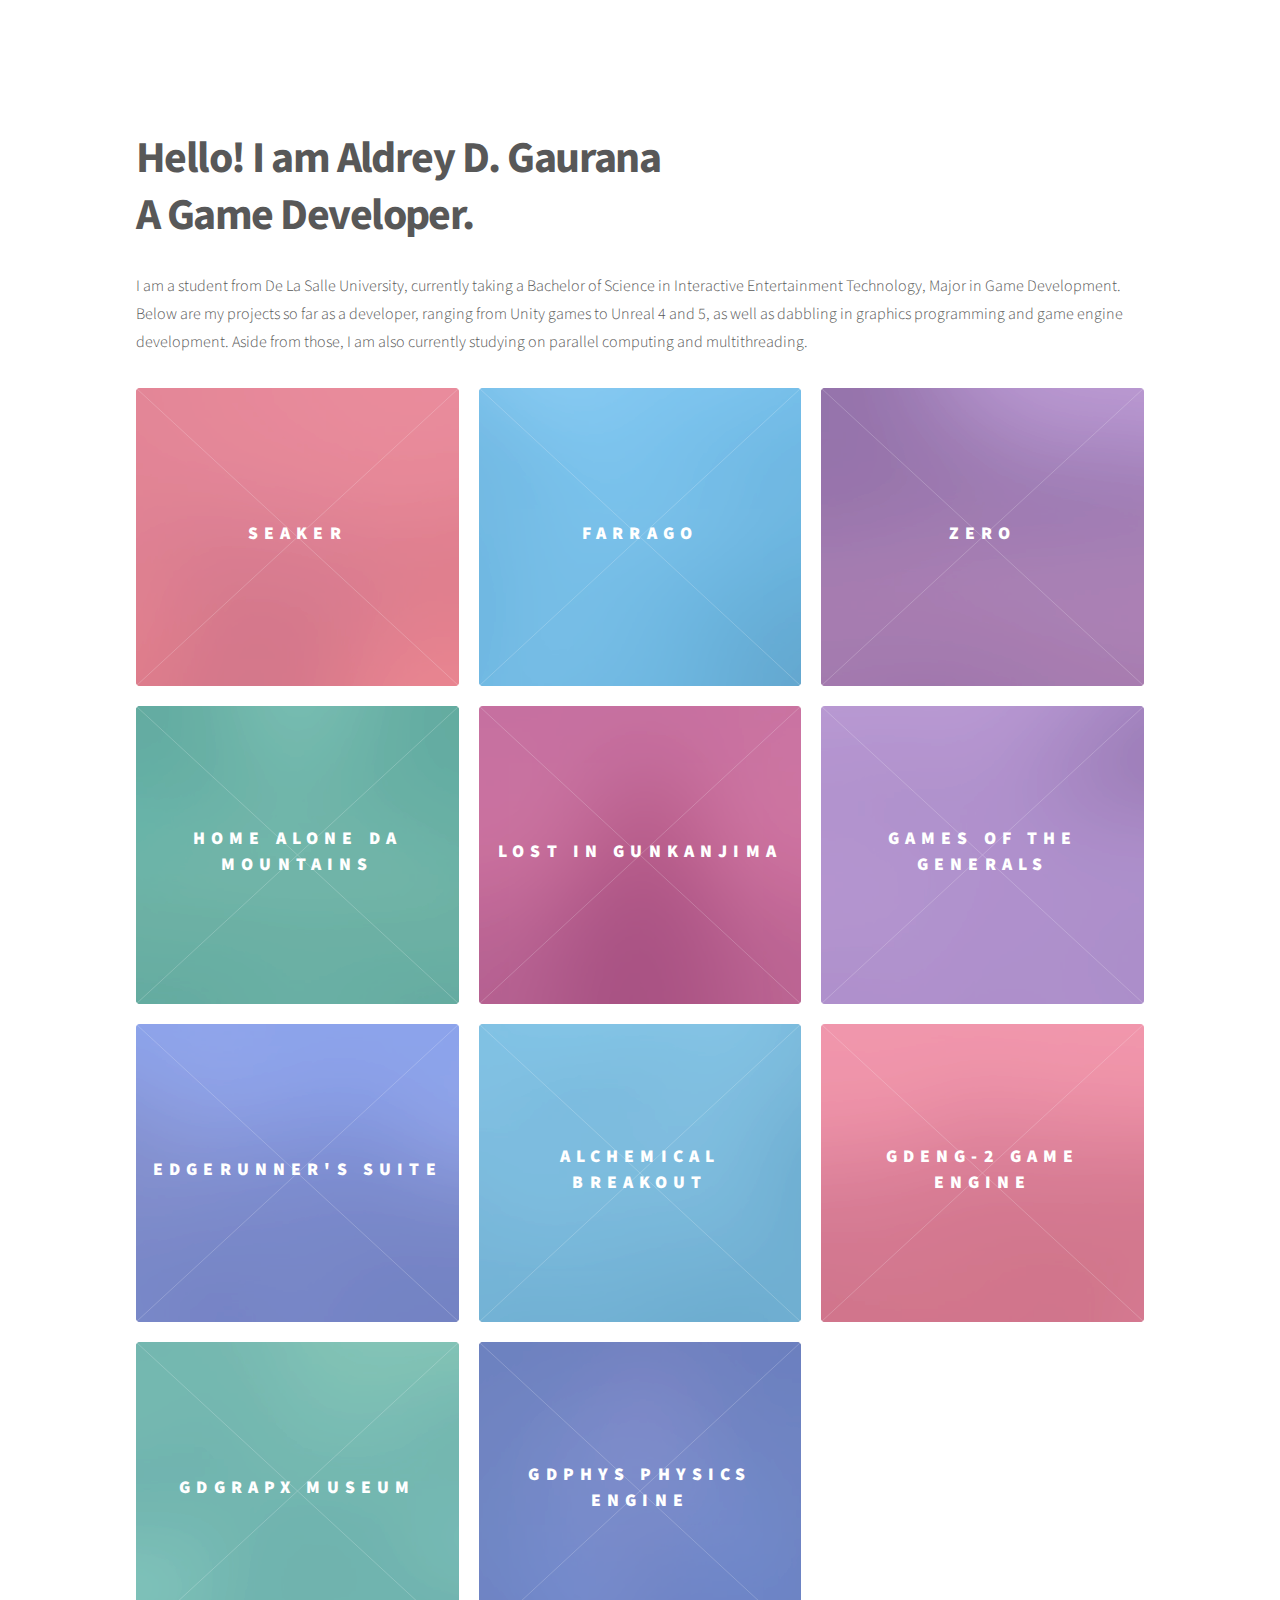
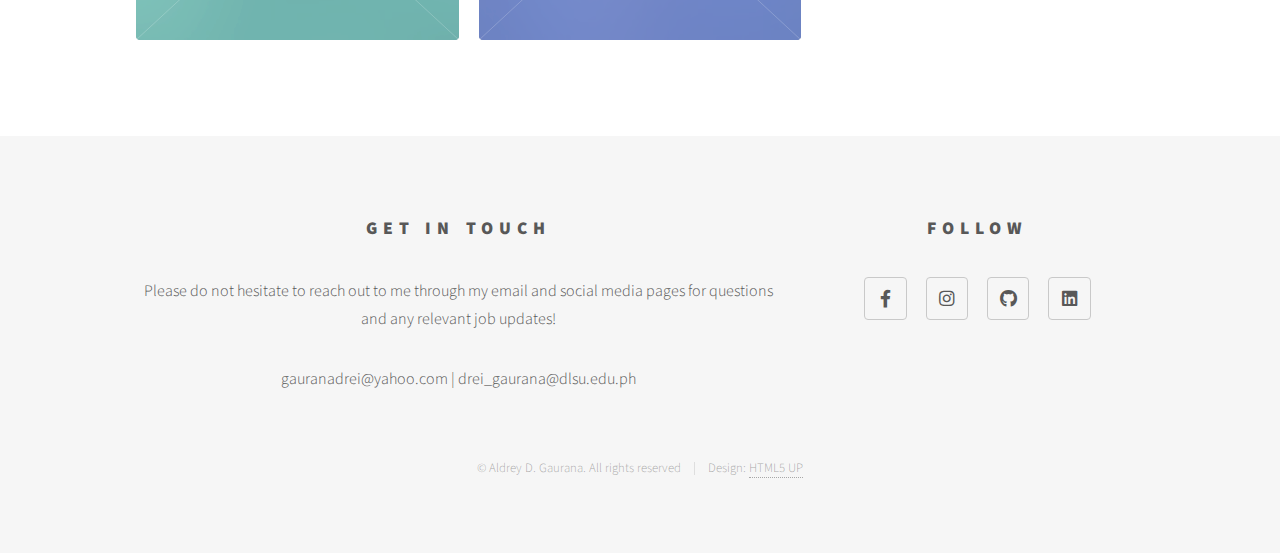
==== commit bd0edf33: "added project content, bio, and contact info" ====
--- a/index.html
+++ b/index.html
@@ -1,12 +1,15 @@
 <!DOCTYPE HTML>
 <!--
+	Portfolio Website made by Aldrey D. Gaurana
+
+	Credits to:
 	Phantom by HTML5 UP
 	html5up.net | @ajlkn
 	Free for personal and commercial use under the CCA 3.0 license (html5up.net/license)
 -->
 <html>
 	<head>
-		<title>Phantom by HTML5 UP</title>
+		<title>Aldrey D. Gaurana - Game Developer</title>
 		<meta charset="utf-8" />
 		<meta name="viewport" content="width=device-width, initial-scale=1, user-scalable=no" />
 		<link rel="stylesheet" href="assets/css/main.css" />
@@ -21,22 +24,23 @@
 						<div class="inner">
 
 							<!-- Logo -->
-								<a href="index.html" class="logo">
+								<!-- <a href="index.html" class="logo">
 									<span class="symbol"><img src="images/logo.svg" alt="" /></span><span class="title">Phantom</span>
-								</a>
+								</a> -->
 
 							<!-- Nav -->
+							<!--
 								<nav>
 									<ul>
 										<li><a href="#menu">Menu</a></li>
 									</ul>
-								</nav>
+								</nav>-->
 
 						</div>
 					</header>
 
 				<!-- Menu -->
-					<nav id="menu">
+					<!-- <nav id="menu">
 						<h2>Menu</h2>
 						<ul>
 							<li><a href="index.html">Home</a></li>
@@ -45,15 +49,18 @@
 							<li><a href="generic.html">Consequat dolor</a></li>
 							<li><a href="elements.html">Elements</a></li>
 						</ul>
-					</nav>
+					</nav> -->
 
 				<!-- Main -->
 					<div id="main">
 						<div class="inner">
 							<header>
-								<h1>This is Phantom, a free, fully responsive site<br />
-								template designed by <a href="http://html5up.net">HTML5 UP</a>.</h1>
-								<p>Etiam quis viverra lorem, in semper lorem. Sed nisl arcu euismod sit amet nisi euismod sed cursus arcu elementum ipsum arcu vivamus quis venenatis orci lorem ipsum et magna feugiat veroeros aliquam. Lorem ipsum dolor sit amet nullam dolore.</p>
+								<h1>Hello! I am Aldrey D. Gaurana<br />
+								A Game Developer.</h1>
+								<p>I am a student from De La Salle University, currently taking a Bachelor of Science in Interactive Entertainment Technology, Major in Game Development.
+									Below are my projects so far as a developer, ranging from Unity games to Unreal 4 and 5, as well as dabbling in graphics programming and game engine development.
+									Aside from those, I am also currently studying on parallel computing and multithreading.
+								</p>
 							</header>
 							<section class="tiles">
 								<article class="style1">
@@ -61,7 +68,7 @@
 										<img src="images/pic01.jpg" alt="" />
 									</span>
 									<a href="generic.html">
-										<h2>Magna</h2>
+										<h2>SEAker</h2>
 										<div class="content">
 											<p>Sed nisl arcu euismod sit amet nisi lorem etiam dolor veroeros et feugiat.</p>
 										</div>
@@ -72,7 +79,18 @@
 										<img src="images/pic02.jpg" alt="" />
 									</span>
 									<a href="generic.html">
-										<h2>Lorem</h2>
+										<h2>Farrago</h2>
+										<div class="content">
+											<p>Sed nisl arcu euismod sit amet nisi lorem etiam dolor veroeros et feugiat.</p>
+										</div>
+									</a>
+								</article>
+								<article class="style5">
+									<span class="image">
+										<img src="images/pic10.jpg" alt="" />
+									</span>
+									<a href="generic.html">
+										<h2>Zero</h2>
 										<div class="content">
 											<p>Sed nisl arcu euismod sit amet nisi lorem etiam dolor veroeros et feugiat.</p>
 										</div>
@@ -83,7 +101,7 @@
 										<img src="images/pic03.jpg" alt="" />
 									</span>
 									<a href="generic.html">
-										<h2>Feugiat</h2>
+										<h2>Home Alone Da Mountains</h2>
 										<div class="content">
 											<p>Sed nisl arcu euismod sit amet nisi lorem etiam dolor veroeros et feugiat.</p>
 										</div>
@@ -94,7 +112,7 @@
 										<img src="images/pic04.jpg" alt="" />
 									</span>
 									<a href="generic.html">
-										<h2>Tempus</h2>
+										<h2>Lost in Gunkanjima</h2>
 										<div class="content">
 											<p>Sed nisl arcu euismod sit amet nisi lorem etiam dolor veroeros et feugiat.</p>
 										</div>
@@ -105,7 +123,7 @@
 										<img src="images/pic05.jpg" alt="" />
 									</span>
 									<a href="generic.html">
-										<h2>Aliquam</h2>
+										<h2>Games of the Generals</h2>
 										<div class="content">
 											<p>Sed nisl arcu euismod sit amet nisi lorem etiam dolor veroeros et feugiat.</p>
 										</div>
@@ -116,7 +134,7 @@
 										<img src="images/pic06.jpg" alt="" />
 									</span>
 									<a href="generic.html">
-										<h2>Veroeros</h2>
+										<h2>Edgerunner's Suite</h2>
 										<div class="content">
 											<p>Sed nisl arcu euismod sit amet nisi lorem etiam dolor veroeros et feugiat.</p>
 										</div>
@@ -127,7 +145,18 @@
 										<img src="images/pic07.jpg" alt="" />
 									</span>
 									<a href="generic.html">
-										<h2>Ipsum</h2>
+										<h2>Alchemical Breakout</h2>
+										<div class="content">
+											<p>Sed nisl arcu euismod sit amet nisi lorem etiam dolor veroeros et feugiat.</p>
+										</div>
+									</a>
+								</article>
+								<article class="style1">
+									<span class="image">
+										<img src="images/pic09.jpg" alt="" />
+									</span>
+									<a href="generic.html">
+										<h2>GDENG-2 Game Engine</h2>
 										<div class="content">
 											<p>Sed nisl arcu euismod sit amet nisi lorem etiam dolor veroeros et feugiat.</p>
 										</div>
@@ -138,29 +167,7 @@
 										<img src="images/pic08.jpg" alt="" />
 									</span>
 									<a href="generic.html">
-										<h2>Dolor</h2>
-										<div class="content">
-											<p>Sed nisl arcu euismod sit amet nisi lorem etiam dolor veroeros et feugiat.</p>
-										</div>
-									</a>
-								</article>
-								<article class="style1">
-									<span class="image">
-										<img src="images/pic09.jpg" alt="" />
-									</span>
-									<a href="generic.html">
-										<h2>Nullam</h2>
-										<div class="content">
-											<p>Sed nisl arcu euismod sit amet nisi lorem etiam dolor veroeros et feugiat.</p>
-										</div>
-									</a>
-								</article>
-								<article class="style5">
-									<span class="image">
-										<img src="images/pic10.jpg" alt="" />
-									</span>
-									<a href="generic.html">
-										<h2>Ultricies</h2>
+										<h2>GDGRAPX Museum</h2>
 										<div class="content">
 											<p>Sed nisl arcu euismod sit amet nisi lorem etiam dolor veroeros et feugiat.</p>
 										</div>
@@ -171,23 +178,13 @@
 										<img src="images/pic11.jpg" alt="" />
 									</span>
 									<a href="generic.html">
-										<h2>Dictum</h2>
-										<div class="content">
-											<p>Sed nisl arcu euismod sit amet nisi lorem etiam dolor veroeros et feugiat.</p>
-										</div>
-									</a>
-								</article>
-								<article class="style4">
-									<span class="image">
-										<img src="images/pic12.jpg" alt="" />
-									</span>
-									<a href="generic.html">
-										<h2>Pretium</h2>
-										<div class="content">
-											<p>Sed nisl arcu euismod sit amet nisi lorem etiam dolor veroeros et feugiat.</p>
-										</div>
-									</a>
-								</article>
+										<h2>GDPHYS Physics Engine</h2>
+										<div class="content">
+											<p>Sed nisl arcu euismod sit amet nisi lorem etiam dolor veroeros et feugiat.</p>
+										</div>
+									</a>
+								</article>
+								
 							</section>
 						</div>
 					</div>
@@ -197,38 +194,21 @@
 						<div class="inner">
 							<section>
 								<h2>Get in touch</h2>
-								<form method="post" action="#">
-									<div class="fields">
-										<div class="field half">
-											<input type="text" name="name" id="name" placeholder="Name" />
-										</div>
-										<div class="field half">
-											<input type="email" name="email" id="email" placeholder="Email" />
-										</div>
-										<div class="field">
-											<textarea name="message" id="message" placeholder="Message"></textarea>
-										</div>
-									</div>
-									<ul class="actions">
-										<li><input type="submit" value="Send" class="primary" /></li>
-									</ul>
-								</form>
+								<p> Please do not hesitate to reach out to me through my email and social media pages for questions and
+									any relevant job updates! </p>
+								<p> gauranadrei@yahoo.com | drei_gaurana@dlsu.edu.ph </p>
 							</section>
 							<section>
 								<h2>Follow</h2>
 								<ul class="icons">
-									<li><a href="#" class="icon brands style2 fa-twitter"><span class="label">Twitter</span></a></li>
-									<li><a href="#" class="icon brands style2 fa-facebook-f"><span class="label">Facebook</span></a></li>
-									<li><a href="#" class="icon brands style2 fa-instagram"><span class="label">Instagram</span></a></li>
-									<li><a href="#" class="icon brands style2 fa-dribbble"><span class="label">Dribbble</span></a></li>
-									<li><a href="#" class="icon brands style2 fa-github"><span class="label">GitHub</span></a></li>
-									<li><a href="#" class="icon brands style2 fa-500px"><span class="label">500px</span></a></li>
-									<li><a href="#" class="icon solid style2 fa-phone"><span class="label">Phone</span></a></li>
-									<li><a href="#" class="icon solid style2 fa-envelope"><span class="label">Email</span></a></li>
+									<li><a href="https://facebook.com/doreimon096" class="icon brands style2 fa-facebook-f"><span class="label">Facebook</span></a></li>
+									<li><a href="https://www.instagram.com/drei.d.g" class="icon brands style2 fa-instagram"><span class="label">Instagram</span></a></li>
+									<li><a href="https://github.com/drei096" class="icon brands style2 fa-github"><span class="label">GitHub</span></a></li>
+									<li><a href="https://www.linkedin.com/in/dreigaurana/" class="icon brands style2 fa-linkedin"><span class="label">LinkedIn</span></a></li>
 								</ul>
 							</section>
 							<ul class="copyright">
-								<li>&copy; Untitled. All rights reserved</li><li>Design: <a href="http://html5up.net">HTML5 UP</a></li>
+								<li>&copy; Aldrey D. Gaurana. All rights reserved</li><li>Design: <a href="http://html5up.net">HTML5 UP</a></li>
 							</ul>
 						</div>
 					</footer>
--- a/assets/css/main.css
+++ b/assets/css/main.css
@@ -8,7 +8,7 @@
 */
 
 html, body, div, span, applet, object,
-iframe, h1, h2, h3, h4, h5, h6, p, blockquote,
+iframe, h1, h3, h4, h5, h6, p, blockquote,
 pre, a, abbr, acronym, address, big, cite,
 code, del, dfn, em, img, ins, kbd, q, s, samp,
 small, strike, strong, sub, sup, tt, var, b,
@@ -24,6 +24,8 @@
 	font-size: 100%;
 	font: inherit;
 	vertical-align: baseline;}
+
+h2 { text-align: center; }
 
 article, aside, details, figcaption, figure,
 footer, header, hgroup, menu, nav, section {
@@ -3165,7 +3167,10 @@
 /* Footer */
 
 	#footer {
+		margin-left: auto;
+		margin-right: auto;
 		padding: 5em 0 6em 0 ;
+		text-align: center;
 		background-color: #f6f6f6;
 	}
 
@@ -3182,20 +3187,24 @@
 			-webkit-flex-direction: row;
 			-ms-flex-direction: row;
 			flex-direction: row;
+			text-align: center;
 		}
 
 			#footer > .inner > * > :last-child {
 				margin-bottom: 0;
+				text-align: center;
 			}
 
 			#footer > .inner section:nth-child(1) {
 				width: calc(66% - 2.5em);
 				margin-right: 2.5em;
+				text-align: center;
 			}
 
 			#footer > .inner section:nth-child(2) {
 				width: calc(33% - 2.5em);
 				margin-left: 2.5em;
+				text-align: center;
 			}
 
 			#footer > .inner .copyright {
@@ -3205,10 +3214,12 @@
 				list-style: none;
 				font-size: 0.8em;
 				color: rgba(88, 88, 88, 0.5);
+				text-align: center;
 			}
 
 				#footer > .inner .copyright a {
 					color: inherit;
+					text-align: center;
 				}
 
 				#footer > .inner .copyright li {
@@ -3217,12 +3228,14 @@
 					line-height: 1;
 					padding: 0 0 0 1em;
 					margin: 0 0 0 1em;
+					text-align: center;
 				}
 
 					#footer > .inner .copyright li:first-child {
 						border-left: 0;
 						padding-left: 0;
 						margin-left: 0;
+						text-align: center;
 					}
 
 		@media screen and (max-width: 1280px) {
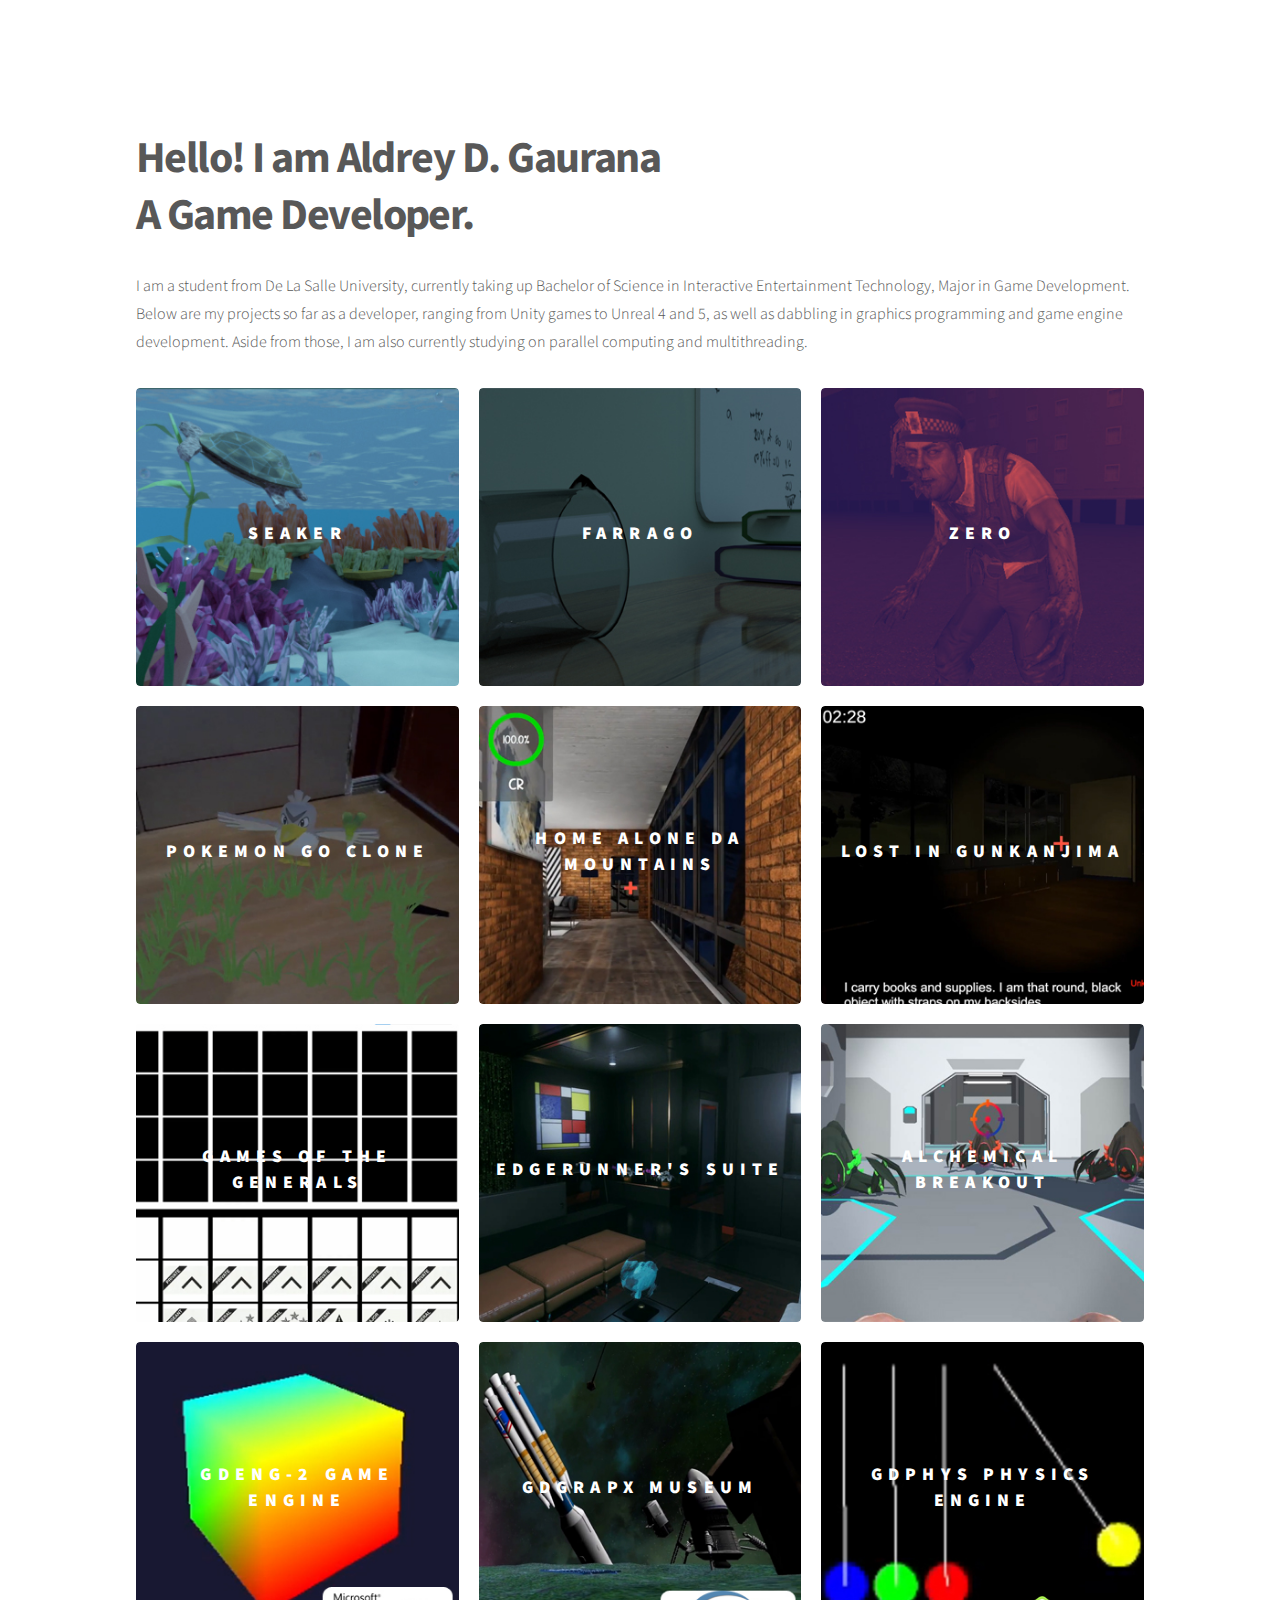
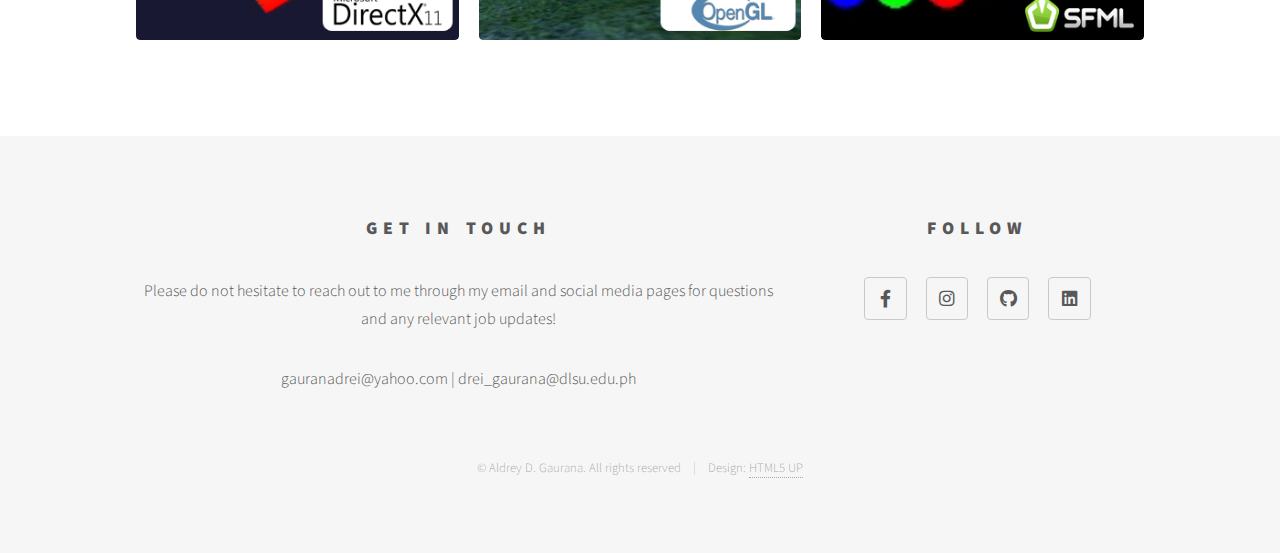
==== commit 7068c1bd: "added content for each project" ====
--- a/index.html
+++ b/index.html
@@ -9,7 +9,7 @@
 -->
 <html>
 	<head>
-		<title>Aldrey D. Gaurana - Game Developer</title>
+		<title>A Portfolio for a Game Developer</title>
 		<meta charset="utf-8" />
 		<meta name="viewport" content="width=device-width, initial-scale=1, user-scalable=no" />
 		<link rel="stylesheet" href="assets/css/main.css" />
@@ -57,7 +57,7 @@
 							<header>
 								<h1>Hello! I am Aldrey D. Gaurana<br />
 								A Game Developer.</h1>
-								<p>I am a student from De La Salle University, currently taking a Bachelor of Science in Interactive Entertainment Technology, Major in Game Development.
+								<p>I am a student from De La Salle University, currently taking up Bachelor of Science in Interactive Entertainment Technology, Major in Game Development.
 									Below are my projects so far as a developer, ranging from Unity games to Unreal 4 and 5, as well as dabbling in graphics programming and game engine development.
 									Aside from those, I am also currently studying on parallel computing and multithreading.
 								</p>
@@ -65,122 +65,133 @@
 							<section class="tiles">
 								<article class="style1">
 									<span class="image">
-										<img src="images/pic01.jpg" alt="" />
-									</span>
-									<a href="generic.html">
+										<img src="images/seaker.jpg" alt="" />
+									</span>
+									<a href="seaker_page.html">
 										<h2>SEAker</h2>
 										<div class="content">
-											<p>Sed nisl arcu euismod sit amet nisi lorem etiam dolor veroeros et feugiat.</p>
+											<p>A serious advocacy game being developed in Unreal Engine 5</p>
 										</div>
 									</a>
 								</article>
 								<article class="style2">
 									<span class="image">
-										<img src="images/pic02.jpg" alt="" />
-									</span>
-									<a href="generic.html">
+										<img src="images/farrago.jpg" alt="" />
+									</span>
+									<a href="farrago_page.html">
 										<h2>Farrago</h2>
 										<div class="content">
-											<p>Sed nisl arcu euismod sit amet nisi lorem etiam dolor veroeros et feugiat.</p>
+											<p>A puzzle-platformer developed in Unity Engine</p>
 										</div>
 									</a>
 								</article>
 								<article class="style5">
 									<span class="image">
-										<img src="images/pic10.jpg" alt="" />
-									</span>
-									<a href="generic.html">
+										<img src="images/zero.jpg" alt="" />
+									</span>
+									<a href="https://globalgamejam.org/2023/games/zero-8">
 										<h2>Zero</h2>
 										<div class="content">
-											<p>Sed nisl arcu euismod sit amet nisi lorem etiam dolor veroeros et feugiat.</p>
+											<p>A 3D Casual Game developed in Unity for the 2023 Global Game Jam</p>
+										</div>
+									</a>
+								</article>
+								<article class="style5">
+									<span class="image">
+										<img src="images/pogo.jpg" alt="" />
+									</span>
+									<a href="pogoClone_page.html">
+										<h2>Pokemon GO Clone</h2>
+										<div class="content">
+											<p>An AR application developed in Unity with Vuforia</p>
 										</div>
 									</a>
 								</article>
 								<article class="style3">
 									<span class="image">
-										<img src="images/pic03.jpg" alt="" />
-									</span>
-									<a href="generic.html">
+										<img src="images/homealone.jpg" alt="" />
+									</span>
+									<a href="https://drei096.itch.io/home-alone-da-mountains">
 										<h2>Home Alone Da Mountains</h2>
 										<div class="content">
-											<p>Sed nisl arcu euismod sit amet nisi lorem etiam dolor veroeros et feugiat.</p>
+											<p>A 3D Casual Game developed in Unity for a Game Jam</p>
 										</div>
 									</a>
 								</article>
 								<article class="style4">
 									<span class="image">
-										<img src="images/pic04.jpg" alt="" />
-									</span>
-									<a href="generic.html">
+										<img src="images/gunkanjima.jpg" alt="" />
+									</span>
+									<a href="https://drei096.itch.io/lost-in-gunkanjima">
 										<h2>Lost in Gunkanjima</h2>
 										<div class="content">
-											<p>Sed nisl arcu euismod sit amet nisi lorem etiam dolor veroeros et feugiat.</p>
+											<p>A 3D Casual Game developed in Unity for a Game Jam</p>
 										</div>
 									</a>
 								</article>
 								<article class="style5">
 									<span class="image">
-										<img src="images/pic05.jpg" alt="" />
-									</span>
-									<a href="generic.html">
+										<img src="images/gog.jpg" alt="" />
+									</span>
+									<a href="gog_page.html">
 										<h2>Games of the Generals</h2>
 										<div class="content">
-											<p>Sed nisl arcu euismod sit amet nisi lorem etiam dolor veroeros et feugiat.</p>
+											<p>A 2D Strategy game developed with an AI opponent in Unity</p>
 										</div>
 									</a>
 								</article>
 								<article class="style6">
 									<span class="image">
-										<img src="images/pic06.jpg" alt="" />
-									</span>
-									<a href="generic.html">
+										<img src="images/edgerunner.jpg" alt="" />
+									</span>
+									<a href="https://www.facebook.com/DLSUGAMELab/videos/532430318186425">
 										<h2>Edgerunner's Suite</h2>
 										<div class="content">
-											<p>Sed nisl arcu euismod sit amet nisi lorem etiam dolor veroeros et feugiat.</p>
+											<p>Built and designed using Unreal Engine 4</p>
 										</div>
 									</a>
 								</article>
 								<article class="style2">
 									<span class="image">
-										<img src="images/pic07.jpg" alt="" />
-									</span>
-									<a href="generic.html">
+										<img src="images/alchemical.jpg" alt="" />
+									</span>
+									<a href="alchemical_page.html">
 										<h2>Alchemical Breakout</h2>
 										<div class="content">
-											<p>Sed nisl arcu euismod sit amet nisi lorem etiam dolor veroeros et feugiat.</p>
+											<p>A 3D On Rails Shooter game developed for Android using Unity</p>
 										</div>
 									</a>
 								</article>
 								<article class="style1">
 									<span class="image">
-										<img src="images/pic09.jpg" alt="" />
-									</span>
-									<a href="generic.html">
+										<img src="images/engine.jpg" alt="" />
+									</span>
+									<a href="engine_page.html">
 										<h2>GDENG-2 Game Engine</h2>
 										<div class="content">
-											<p>Sed nisl arcu euismod sit amet nisi lorem etiam dolor veroeros et feugiat.</p>
+											<p>A scene editor developed from scratch using DirectX11</p>
 										</div>
 									</a>
 								</article>
 								<article class="style3">
 									<span class="image">
-										<img src="images/pic08.jpg" alt="" />
-									</span>
-									<a href="generic.html">
+										<img src="images/grapx.jpg" alt="" />
+									</span>
+									<a href="museum_page.html">
 										<h2>GDGRAPX Museum</h2>
 										<div class="content">
-											<p>Sed nisl arcu euismod sit amet nisi lorem etiam dolor veroeros et feugiat.</p>
+											<p>A showcase of graphics programming concepts and techniques using OpenGL</p>
 										</div>
 									</a>
 								</article>
 								<article class="style6">
 									<span class="image">
-										<img src="images/pic11.jpg" alt="" />
-									</span>
-									<a href="generic.html">
+										<img src="images/physics.jpg" alt="" />
+									</span>
+									<a href="physics_page.html">
 										<h2>GDPHYS Physics Engine</h2>
 										<div class="content">
-											<p>Sed nisl arcu euismod sit amet nisi lorem etiam dolor veroeros et feugiat.</p>
+											<p>A triple showcase of physics simulations using C++ and SFML</p>
 										</div>
 									</a>
 								</article>
--- a/assets/css/main.css
+++ b/assets/css/main.css
@@ -2640,7 +2640,7 @@
 					background-position: center;
 					background-repeat: no-repeat;
 					background-size: 100% 100%;
-					opacity: 0.25;
+					opacity: 0.0;
 					z-index: 2;
 				}
 
@@ -2709,26 +2709,32 @@
 
 			.tiles article.style1 > .image:before {
 				background-color: #f2849e;
+				opacity: 0;
 			}
 
 			.tiles article.style2 > .image:before {
 				background-color: #7ecaf6;
+				opacity: 0;
 			}
 
 			.tiles article.style3 > .image:before {
 				background-color: #7bd0c1;
+				opacity: 0;
 			}
 
 			.tiles article.style4 > .image:before {
 				background-color: #c75b9b;
+				opacity: 0;
 			}
 
 			.tiles article.style5 > .image:before {
 				background-color: #ae85ca;
+				opacity: 0;
 			}
 
 			.tiles article.style6 > .image:before {
 				background-color: #8499e7;
+				opacity: 0;
 			}
 
 			body:not(.is-touch) .tiles article:hover > .image {
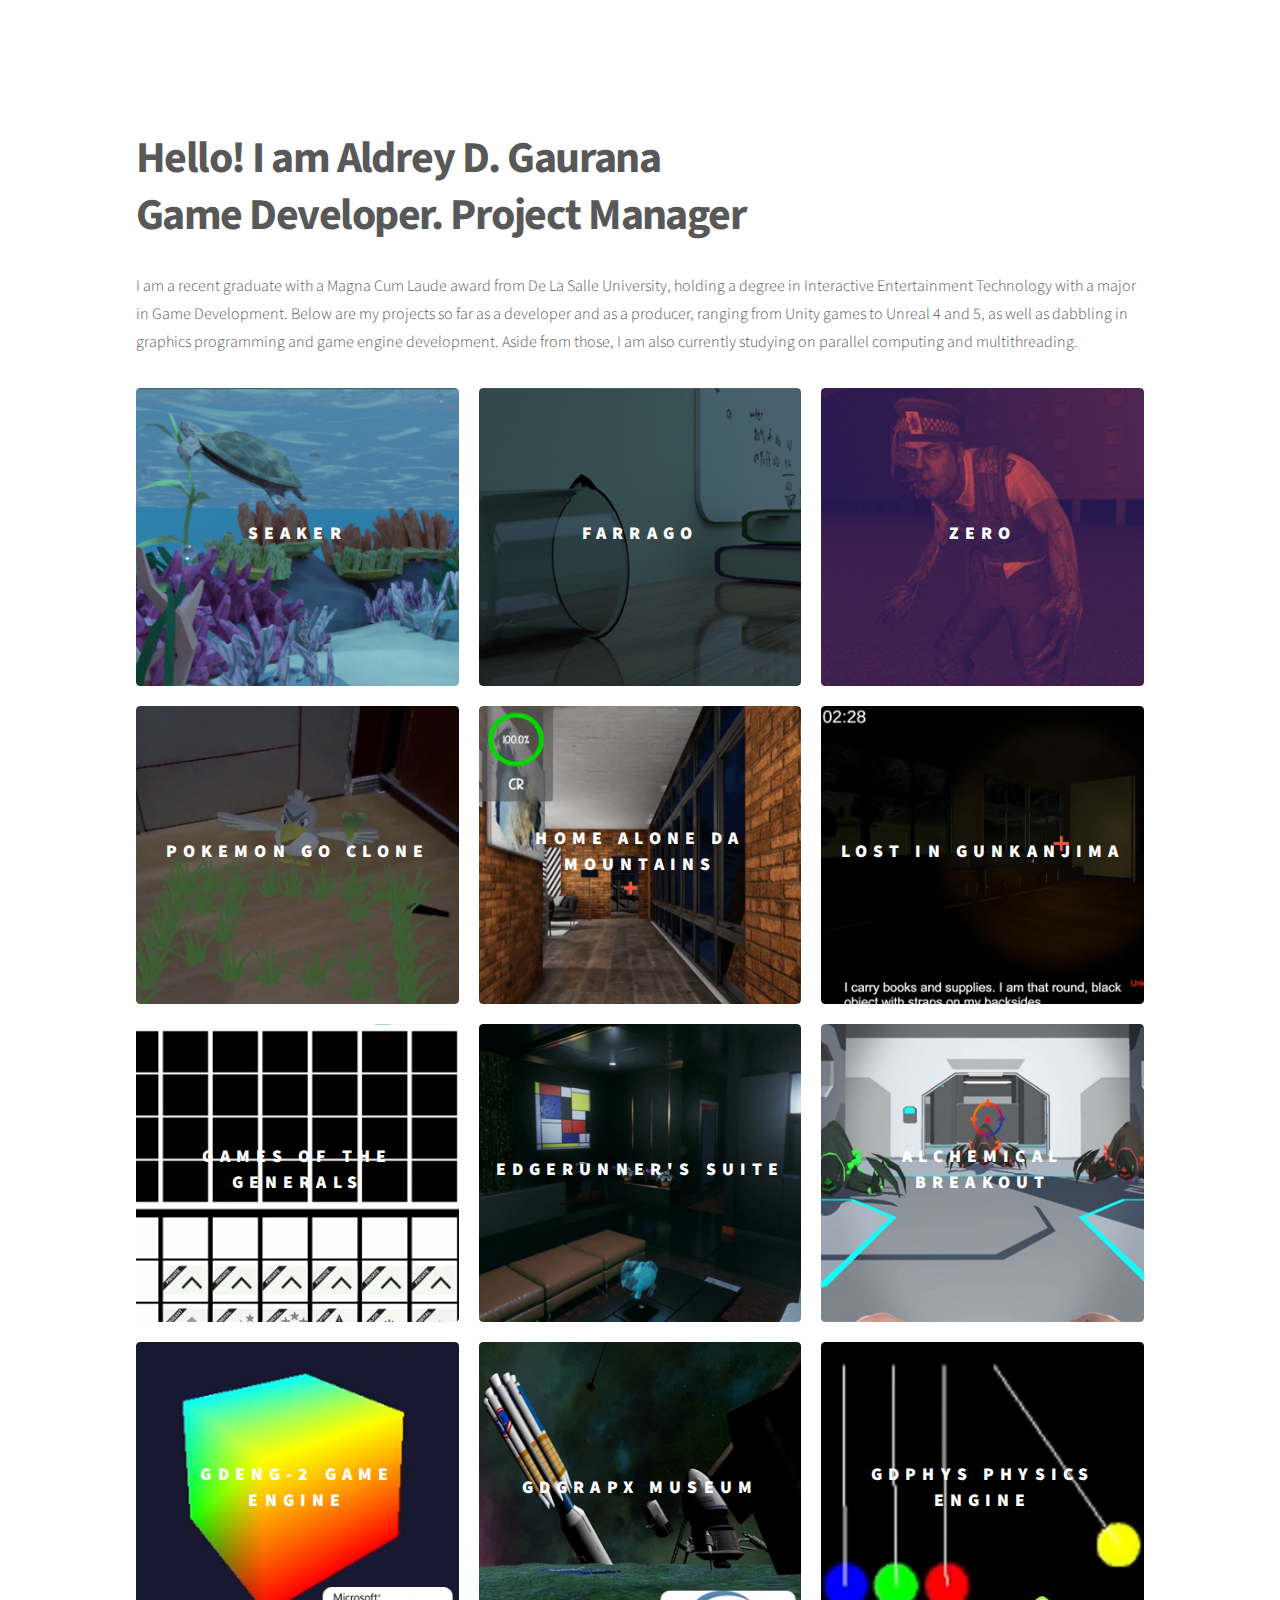
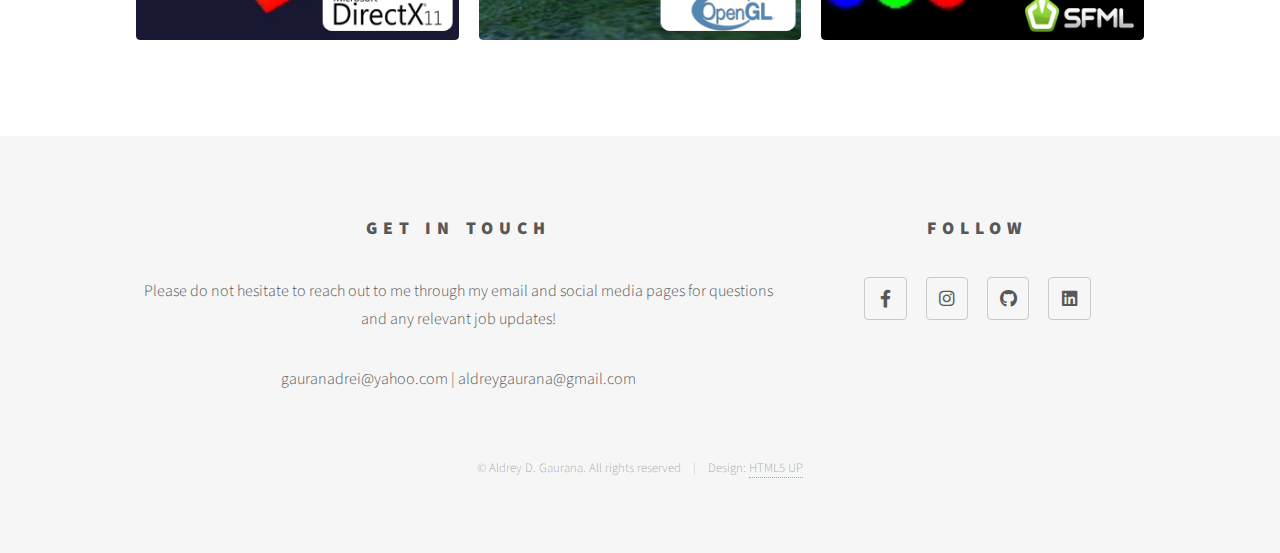
==== commit fd308d6b: "Update index.html" ====
--- a/index.html
+++ b/index.html
@@ -56,9 +56,9 @@
 						<div class="inner">
 							<header>
 								<h1>Hello! I am Aldrey D. Gaurana<br />
-								A Game Developer.</h1>
-								<p>I am a student from De La Salle University, currently taking up Bachelor of Science in Interactive Entertainment Technology, Major in Game Development.
-									Below are my projects so far as a developer, ranging from Unity games to Unreal 4 and 5, as well as dabbling in graphics programming and game engine development.
+								Game Developer. Project Manager</h1>
+								<p>I am a recent graduate with a Magna Cum Laude award from De La Salle University, holding a degree in Interactive Entertainment Technology with a major in Game Development.
+									Below are my projects so far as a developer and as a producer, ranging from Unity games to Unreal 4 and 5, as well as dabbling in graphics programming and game engine development.
 									Aside from those, I am also currently studying on parallel computing and multithreading.
 								</p>
 							</header>
@@ -207,7 +207,7 @@
 								<h2>Get in touch</h2>
 								<p> Please do not hesitate to reach out to me through my email and social media pages for questions and
 									any relevant job updates! </p>
-								<p> gauranadrei@yahoo.com | drei_gaurana@dlsu.edu.ph </p>
+								<p> gauranadrei@yahoo.com | aldreygaurana@gmail.com </p>
 							</section>
 							<section>
 								<h2>Follow</h2>
